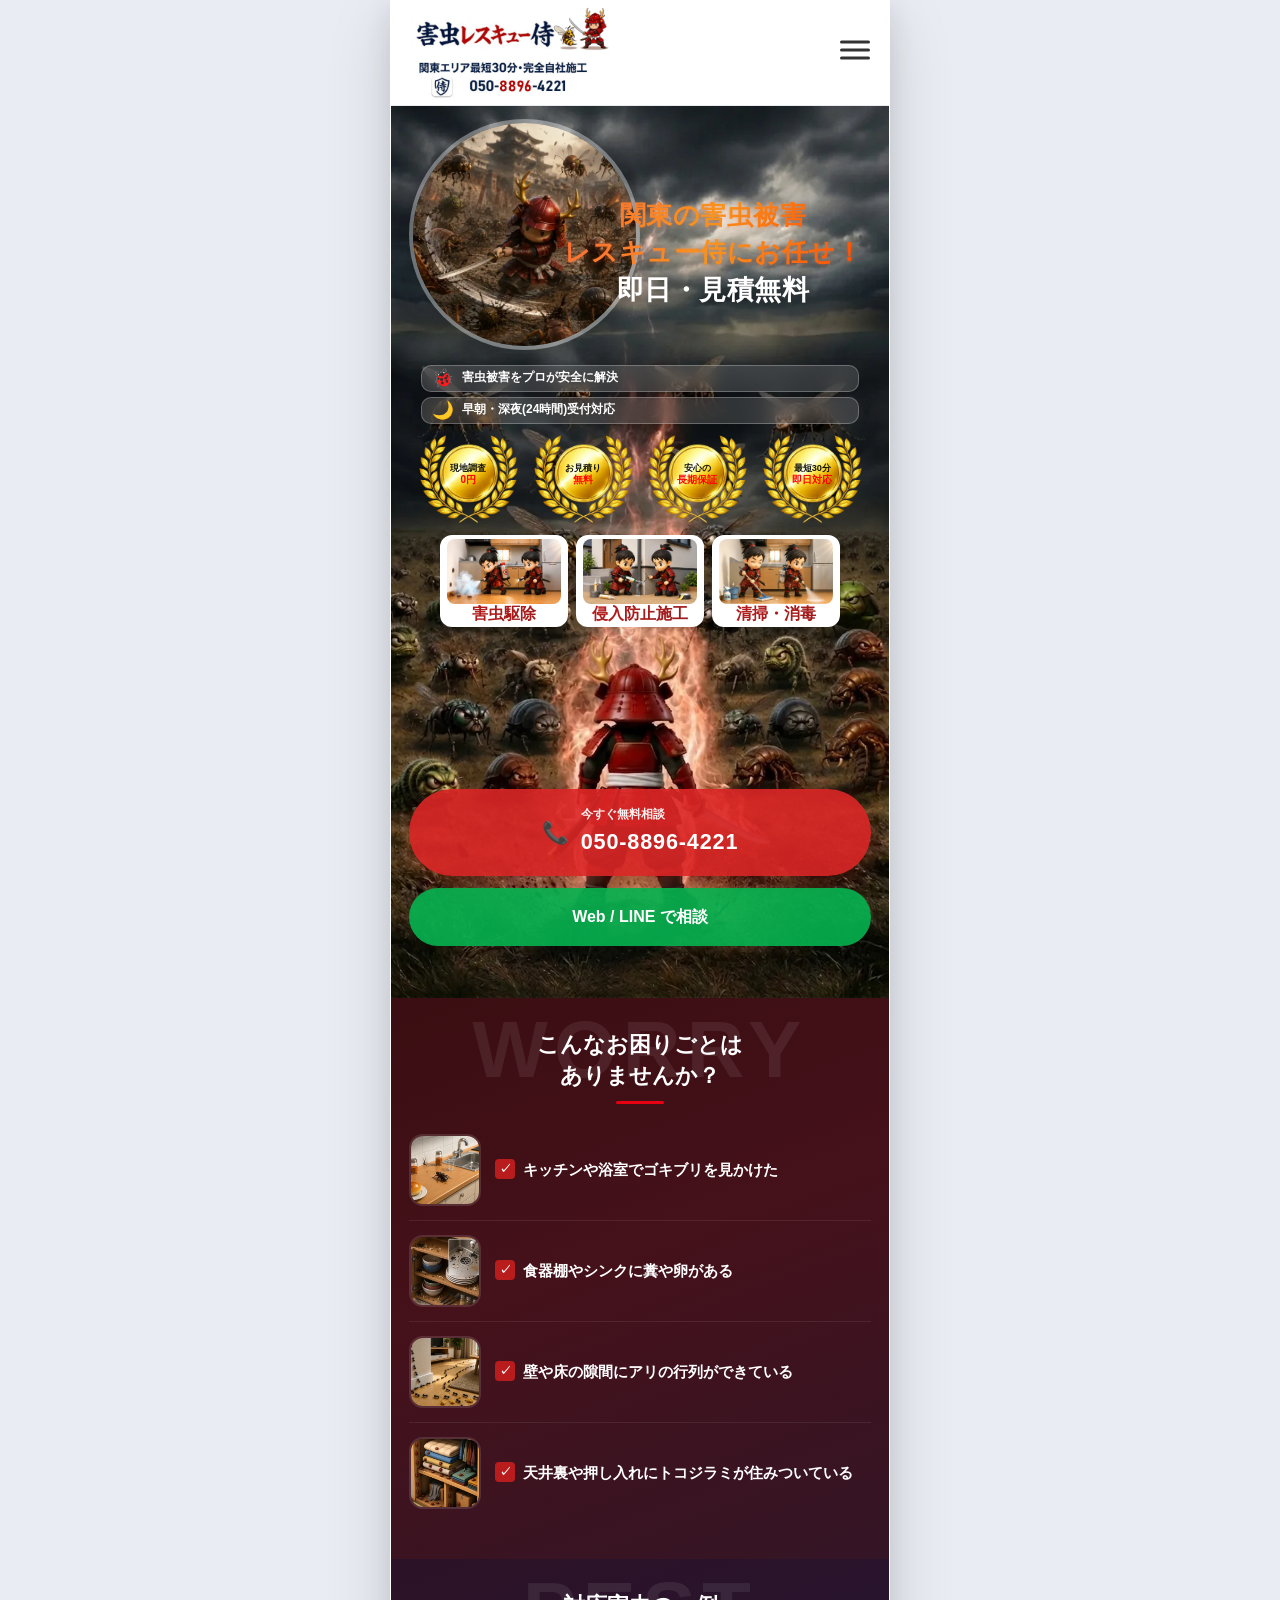
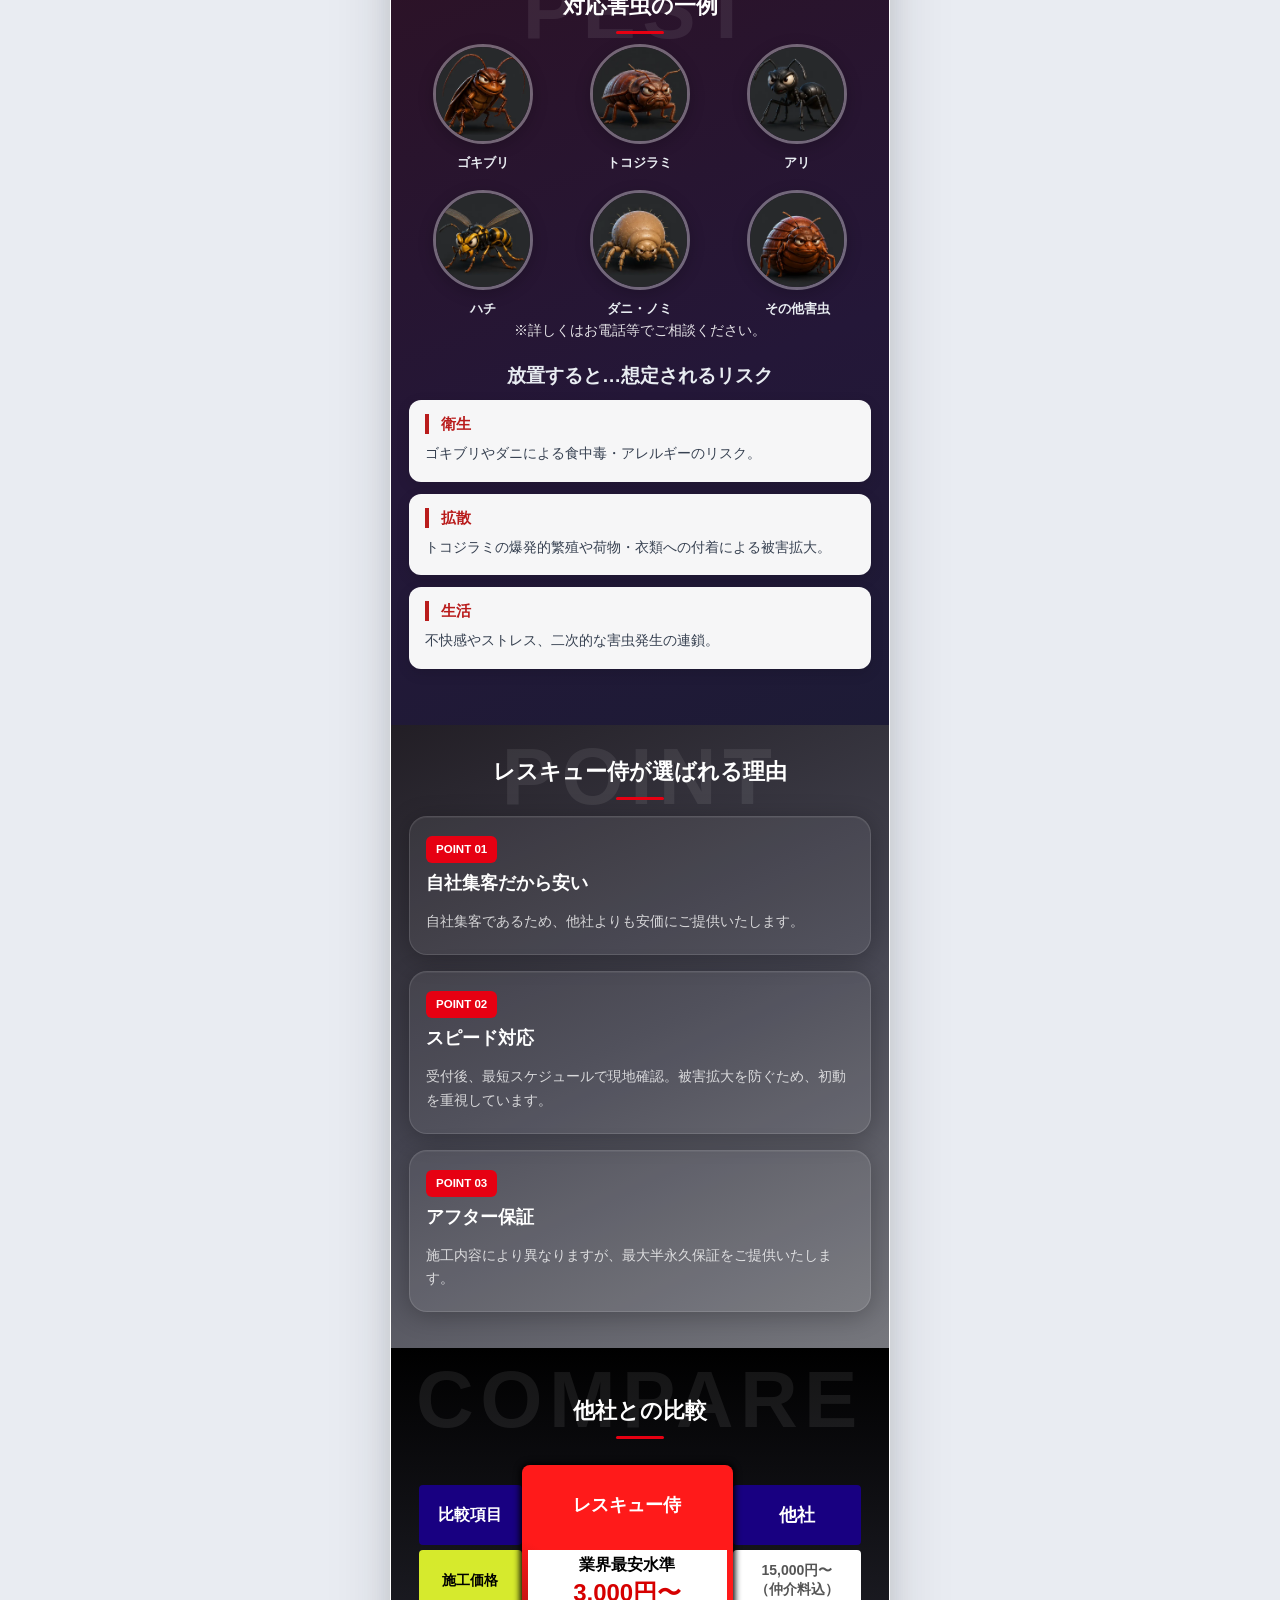
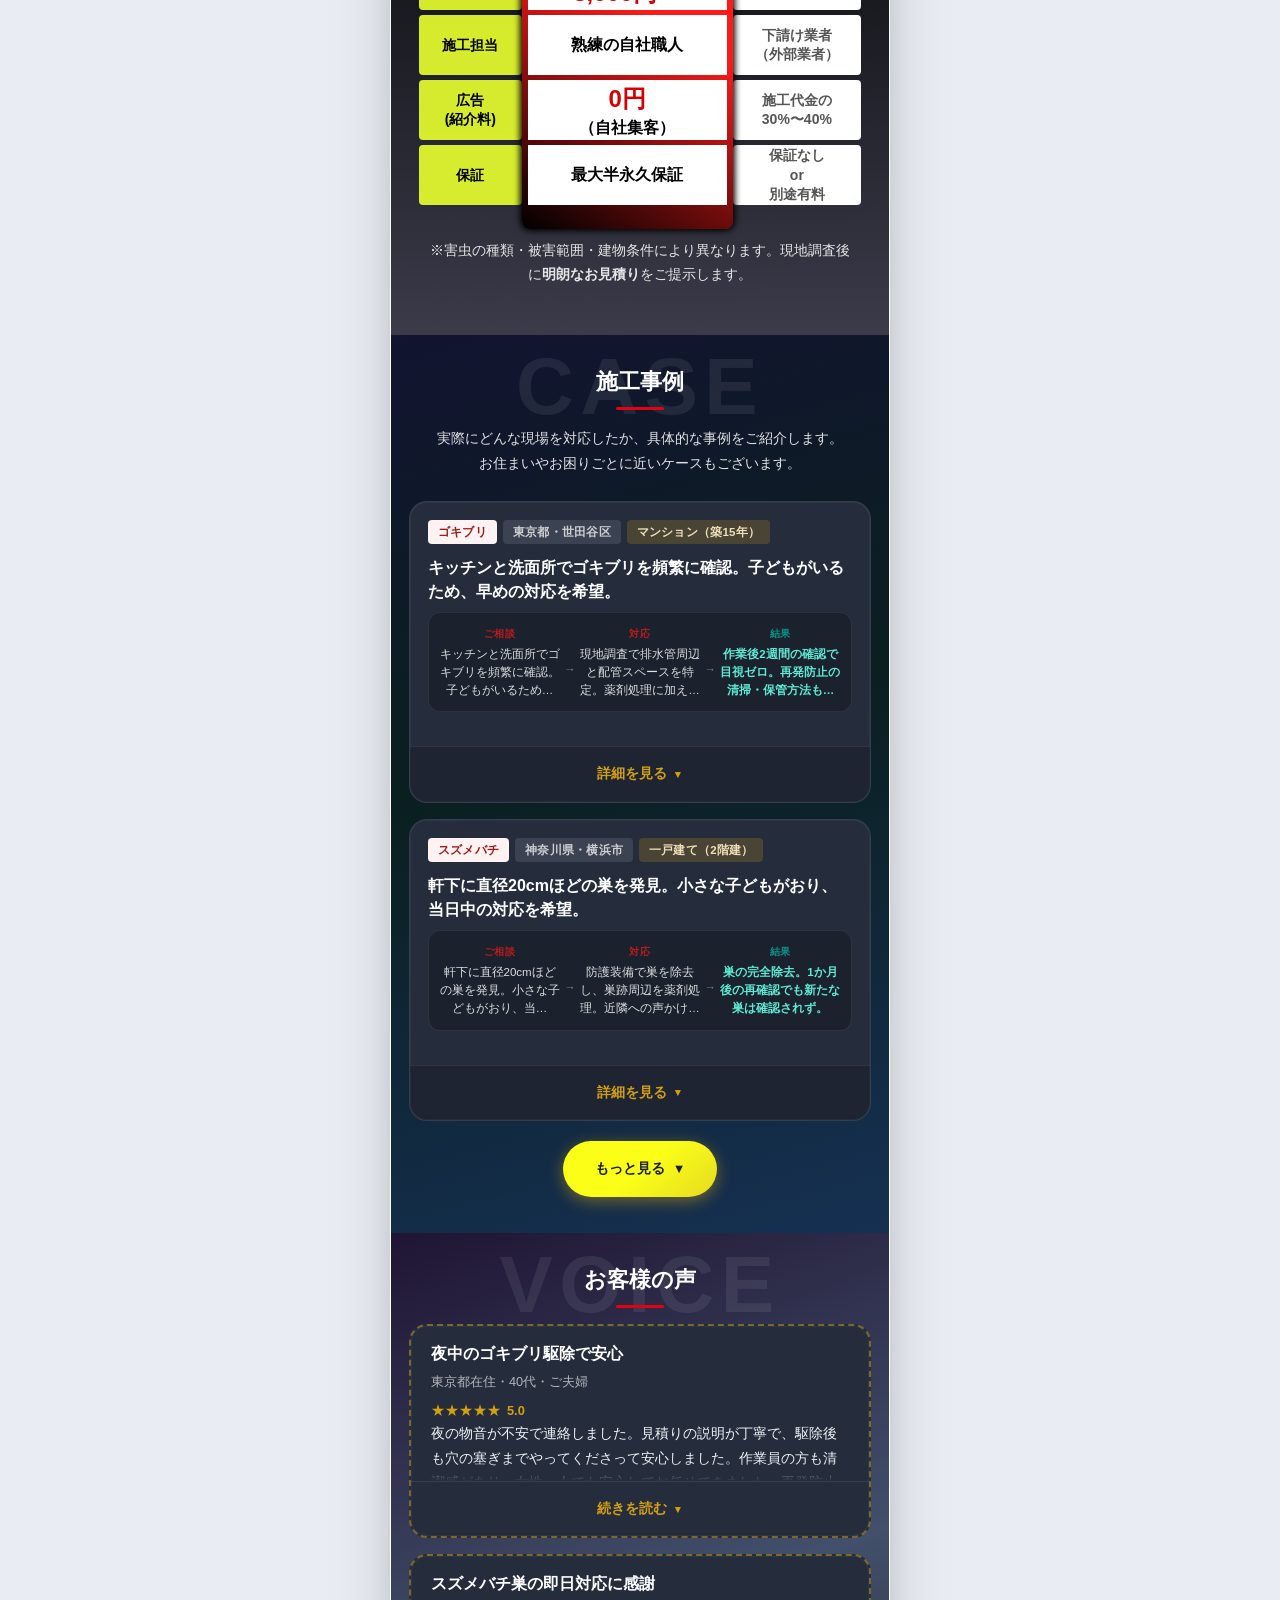
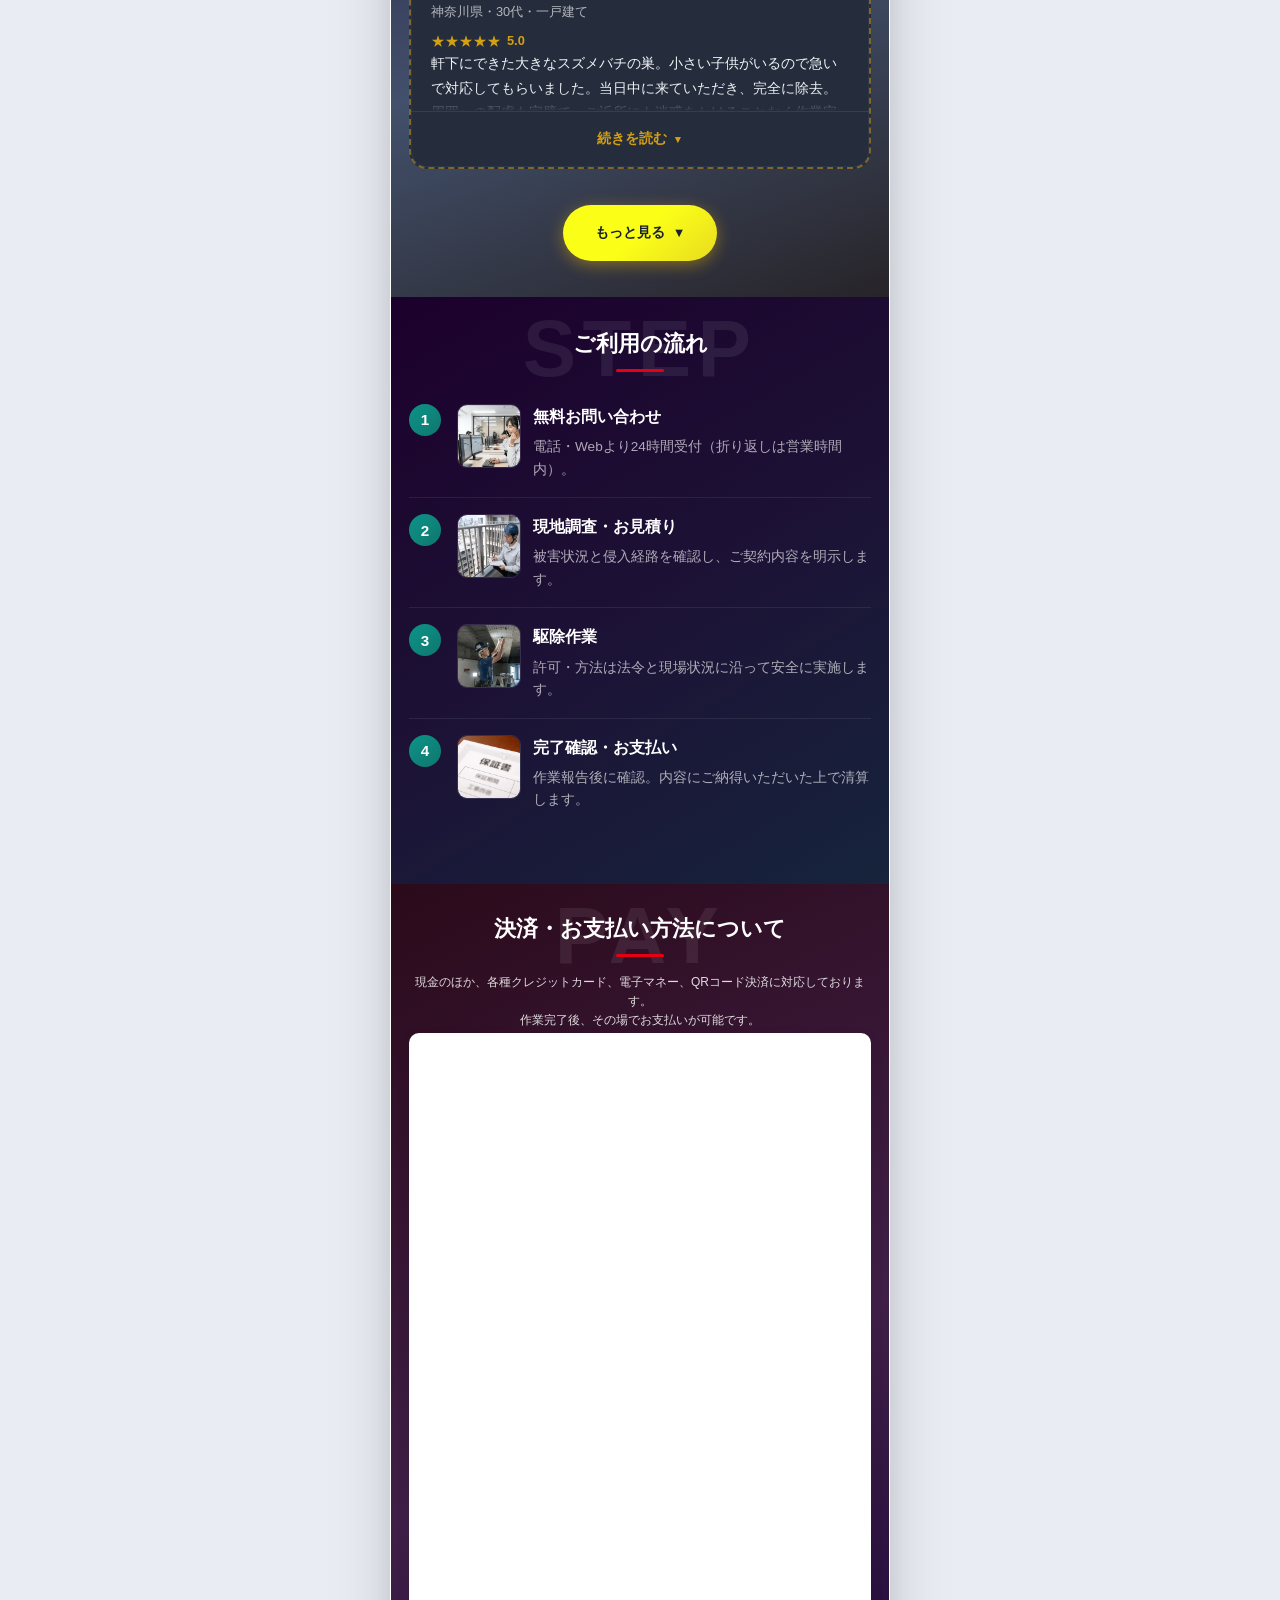
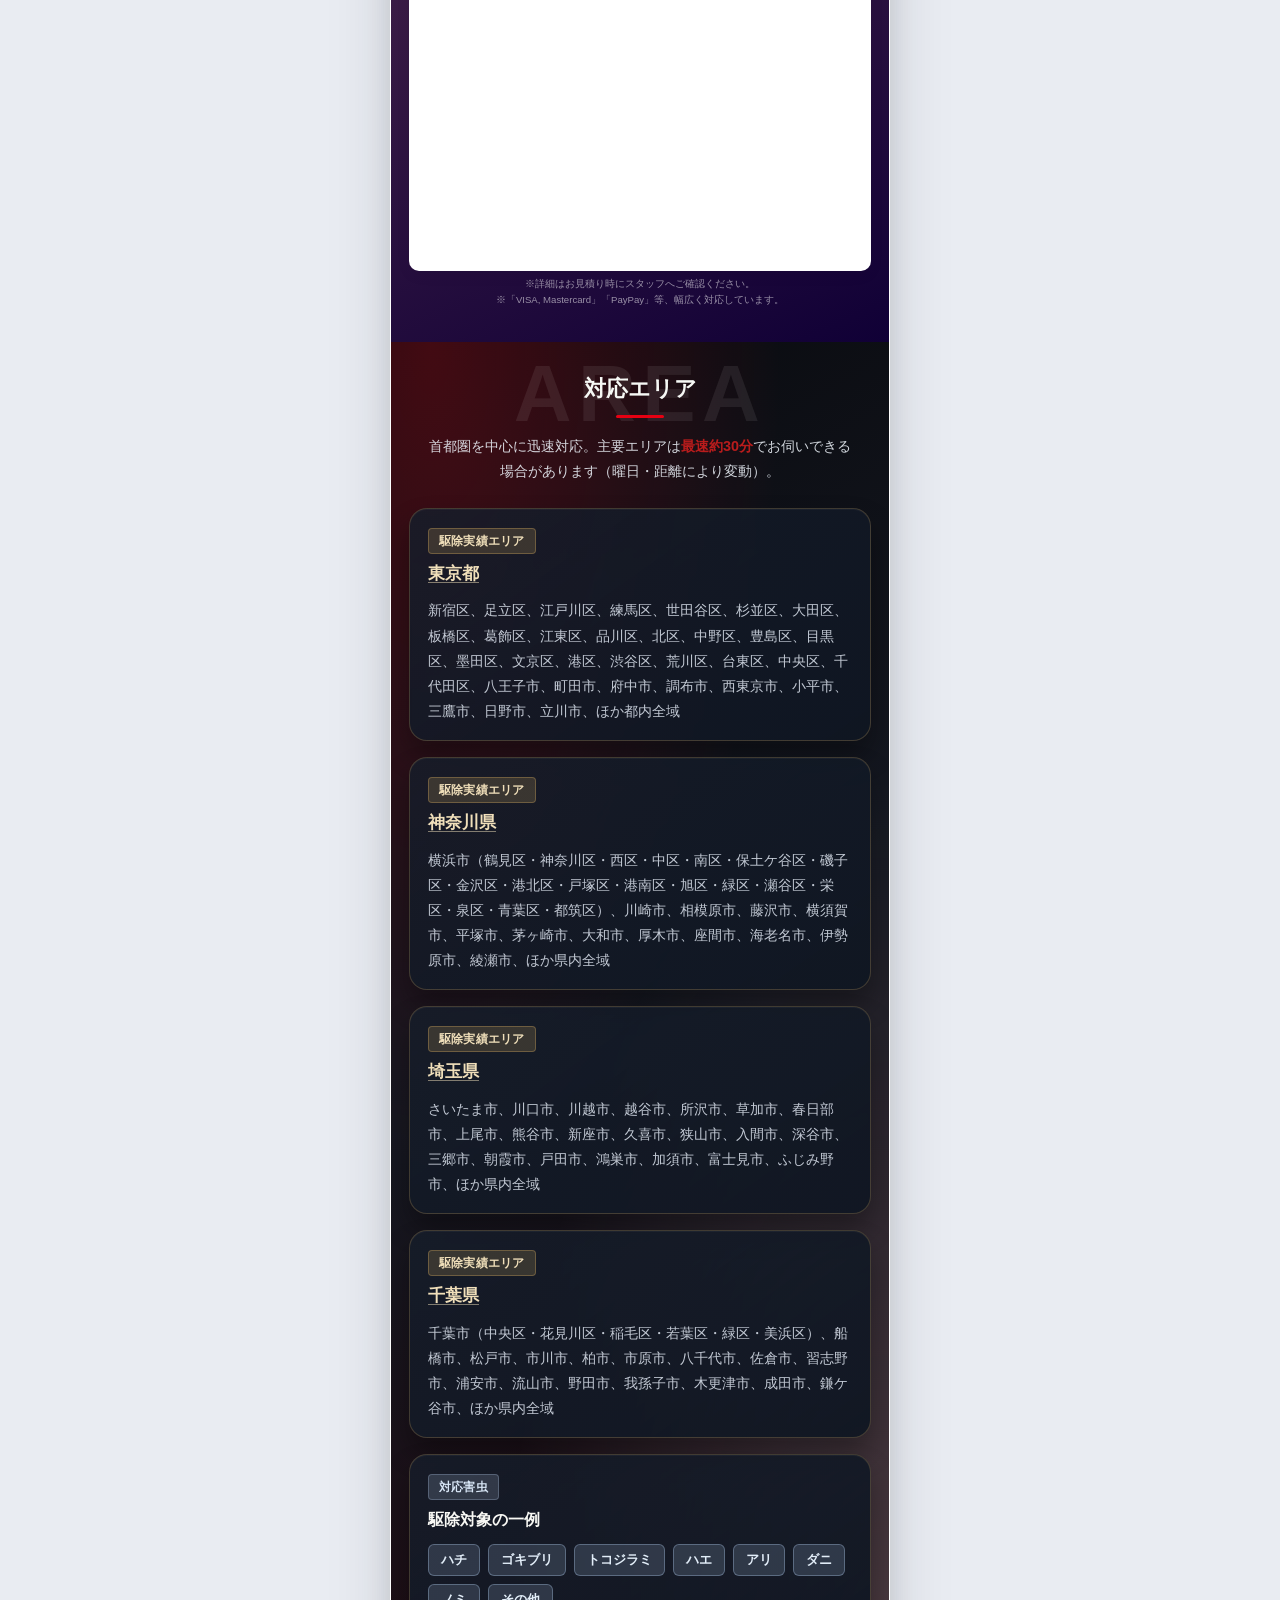
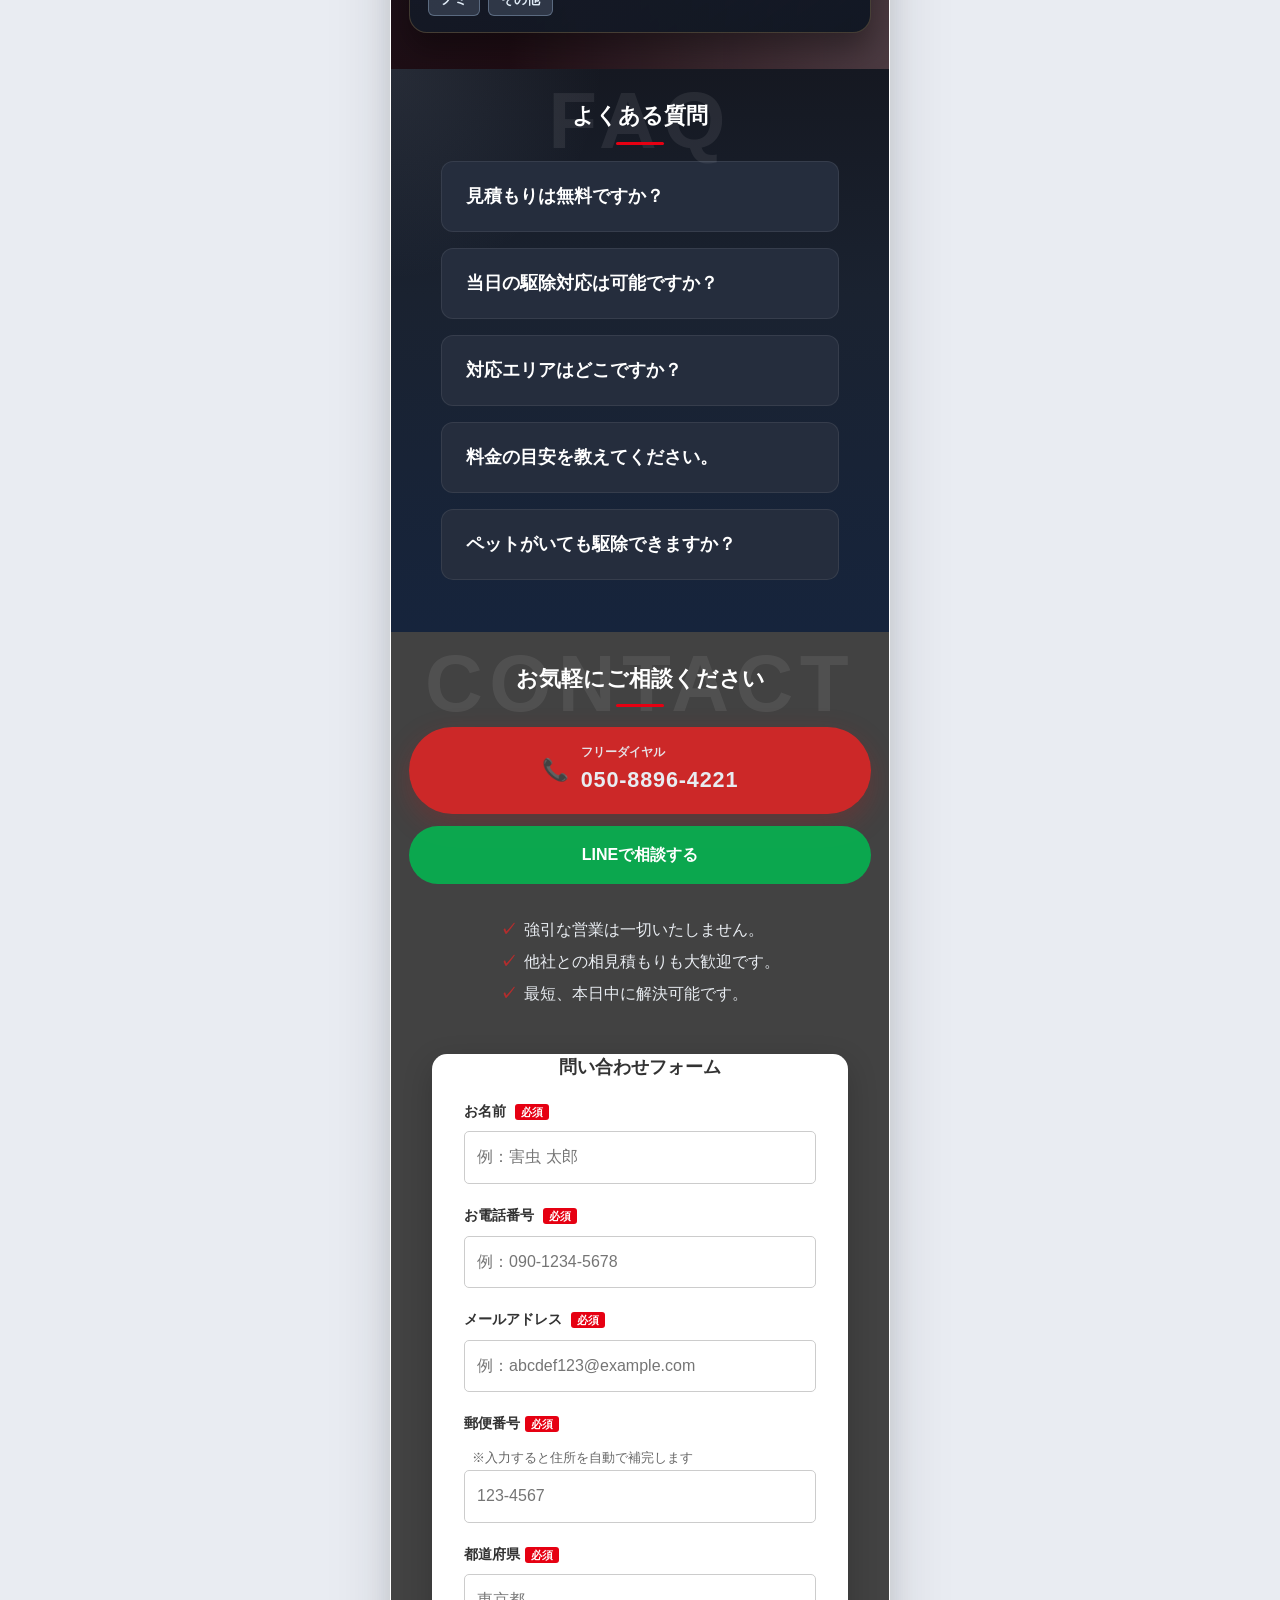
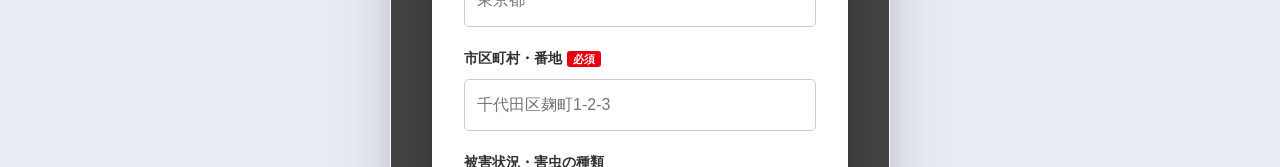
==== index.html @ 0f44912f "電話番号修正" ====
<!DOCTYPE html>
<html lang="ja">

<head>
  <meta charset="UTF-8">
  <meta name="viewport" content="width=device-width, initial-scale=1.0">
  <meta name="robots" content="index, follow, max-image-preview:large">
  <link rel="canonical" href="https://gaichu-rescue-samurai.com/">
  <title>害虫駆除・害虫対策は害虫レスキュー侍｜最短即日・見積無料</title>
  <meta name="description"
    content="東京・神奈川・埼玉・千葉の害虫駆除なら害虫レスキュー侍。ゴキブリ・トコジラミ・ダニ・ノミなど即日対応、見積0円・24時間受付。自社職人・明朗会計・最大半永久保証。お電話・Webで無料相談。">
  <meta property="og:type" content="website">
  <meta property="og:title" content="害虫駆除・害虫対策は害虫レスキュー侍｜最短即日・見積無料">
  <meta property="og:description"
    content="東京・神奈川・埼玉・千葉の害虫駆除なら害虫レスキュー侍。ゴキブリ・トコジラミ・ダニ・ノミなど即日対応、見積0円・24時間受付。自社職人・明朗会計・最大半永久保証。お電話・Webで無料相談。">
  <meta property="og:url" content="https://gaichu-rescue-samurai.com/">
  <meta property="og:image" content="https://gaichu-rescue-samurai.com/images/og-image.webp">
  <meta property="og:site_name" content="害虫レスキュー侍">
  <meta property="og:locale" content="ja_JP">
  <meta name="twitter:card" content="summary_large_image">
  <meta name="twitter:title" content="害虫駆除・害虫対策は害虫レスキュー侍｜最短即日・見積無料">
  <meta name="twitter:description"
    content="東京・神奈川・埼玉・千葉の害虫駆除なら害虫レスキュー侍。ゴキブリ・トコジラミ・ダニ・ノミなど即日対応、見積0円・24時間受付。自社職人・明朗会計・最大半永久保証。お電話・Webで無料相談。">
  <meta name="twitter:image" content="https://gaichu-rescue-samurai.com/images/og-image.webp">
  <meta name="format-detection" content="address=no">
  <link rel="icon" href="https://gaichu-rescue-samurai.com/images/favicon.ico?v=2.12" sizes="any">
  <link rel="icon" type="image/png" href="https://gaichu-rescue-samurai.com/images/android-chrome-192×192.png?v=2.12"
    sizes="192x192">
  <link rel="apple-touch-icon" href="https://gaichu-rescue-samurai.com/images/apple-touch-icon.png?v=2.12"
    sizes="180x180">
  <link rel="manifest" href="./manifest.webmanifest">
  <!-- <link rel="preload" href="images/logo-title.svg?v=1.05" as="image" type="image/svg+xml"> -->
  <meta name="google-site-verification" content="OtLzrXZd5GJf2v-4jgJWr7L1rKAwX-kP7MHfYGT4nus" />

  <link rel="stylesheet" href="css/destyle.css">
  <link rel="stylesheet" href="css/style.css?ver=1.87">
  <link rel="stylesheet" href="css/style-min.css?ver=1.87">

  <script type="application/ld+json">
{
  "@context": "https://schema.org",
  "@graph": [
    {
      "@type": "WebPage",
      "@id": "https://gaichu-rescue-samurai.com/#webpage",
      "url": "https://gaichu-rescue-samurai.com/",
      "name": "害虫駆除・害虫対策は害虫レスキュー侍｜最短即日・見積無料",
      "description": "東京・神奈川・埼玉・千葉の害虫駆除なら害虫レスキュー侍。ゴキブリ・トコジラミ・ダニ・ノミなど即日対応、見積0円・24時間受付。自社職人・明朗会計・最大半永久保証。お電話・Webで無料相談。",
      "inLanguage": "ja-JP",
      "isPartOf": {
        "@type": "WebSite",
        "@id": "https://gaichu-rescue-samurai.com/#website",
        "name": "害虫レスキュー侍",
        "url": "https://gaichu-rescue-samurai.com/"
      },
      "breadcrumb": { "@id": "https://gaichu-rescue-samurai.com/#breadcrumb" },
      "mainEntity": { "@id": "https://gaichu-rescue-samurai.com/#faq" }
    },
    {
      "@type": "BreadcrumbList",
      "@id": "https://gaichu-rescue-samurai.com/#breadcrumb",
      "itemListElement": [
        {
          "@type": "ListItem",
          "position": 1,
          "name": "トップ",
          "item": "https://gaichu-rescue-samurai.com/"
        }
      ]
    },
    {
      "@type": "FAQPage",
      "@id": "https://gaichu-rescue-samurai.com/#faq",
      "mainEntity": [
        {
          "@type": "Question",
          "name": "見積もりは無料ですか？",
          "acceptedAnswer": {
            "@type": "Answer",
            "text": "はい。現地調査・お見積りは0円です。作業内容と料金を事前に明示し、ご納得いただいてから施工します。"
          }
        },
        {
          "@type": "Question",
          "name": "当日の駆除対応は可能ですか？",
          "acceptedAnswer": {
            "@type": "Answer",
            "text": "はい。お電話・Web受付後、最短で当日お伺いできる場合があります（エリア・日程により変動）。"
          }
        },
        {
          "@type": "Question",
          "name": "対応エリアはどこですか？",
          "acceptedAnswer": {
            "@type": "Answer",
            "text": "東京都・神奈川県・埼玉県・千葉県を中心に首都圏で対応しています。"
          }
        },
        {
          "@type": "Question",
          "name": "料金の目安を教えてください。",
          "acceptedAnswer": {
            "@type": "Answer",
            "text": "害虫の種類・被害範囲により異なりますが、施工は3,000円〜行っています。料金の目安・他社比較もご覧ください。"
          }
        },
        {
          "@type": "Question",
          "name": "ペットがいても駆除できますか？",
          "acceptedAnswer": {
            "@type": "Answer",
            "text": "はい。ペットの種類や体調に配慮した薬剤選定が可能です。事前にご相談ください。"
          }
        }
      ]
    }
  ]
}
</script>
  <script type="application/ld+json">
{
  "@context": "https://schema.org",
  "@type": "LocalBusiness",
  "name": "害虫レスキュー侍",
  "image": "https://gaichu-rescue-samurai.com/images/og-image.webp",
  "url": "https://gaichu-rescue-samurai.com/",
  "telephone": "+81-50-8896-4221",
  "priceRange": "JPY 3,000+",
  "address": {
    "@type": "PostalAddress",
    "streetAddress": "西新宿3-3-13 西新宿水間ビル6F",
    "addressLocality": "新宿区",
    "addressRegion": "東京都",
    "postalCode": "160-0023",
    "addressCountry": "JP"
  },
  "geo": {
    "@type": "GeoCoordinates",
    "latitude": 35.685883,
    "longitude": 139.692841
  },
  "serviceType": "害虫駆除・害虫対策・糞の清掃、消毒・巣の撤去",
  "areaServed": [
  { "@type": "State", "name": "東京都" },
  { "@type": "City", "name": "世田谷区" },
  { "@type": "City", "name": "江戸川区" },
  { "@type": "City", "name": "練馬区" },
  { "@type": "City", "name": "足立区" },
  { "@type": "City", "name": "八王子市" },
  { "@type": "City", "name": "町田市" },
  { "@type": "State", "name": "神奈川県" },
  { "@type": "City", "name": "横浜市" },
  { "@type": "City", "name": "藤沢市" },
  { "@type": "City", "name": "相模原市" },
  { "@type": "City", "name": "厚木市" },
  { "@type": "State", "name": "埼玉県" },
  { "@type": "City", "name": "さいたま市" },
  { "@type": "City", "name": "川口市" },
  { "@type": "City", "name": "越谷市" },
  { "@type": "City", "name": "川越市" },
  { "@type": "City", "name": "所沢市" },
  { "@type": "State", "name": "千葉県" },
  { "@type": "City", "name": "千葉市" },
  { "@type": "City", "name": "船橋市" },
  { "@type": "City", "name": "市川市" },
  { "@type": "City", "name": "柏市" },
  { "@type": "City", "name": "松戸市" }
  ],
  "openingHoursSpecification": [
    {
      "@type": "OpeningHoursSpecification",
      "dayOfWeek": ["Monday", "Tuesday", "Wednesday", "Thursday", "Friday", "Saturday", "Sunday"],
      "opens": "00:00",
      "closes": "23:59"
    }
  ],
  "review": [
    {
      "@type": "Review",
      "author": { "@type": "Person", "name": "S.K 様" },
      "reviewBody": "夜の物音が不安で連絡しました。見積りの説明が丁寧で、駆除後も穴の塞ぎまでやってくださって安心しました。作業員の方も清潔感があり、女性一人でも安心してお任せできました。再発防止のアドバイスまでいただき、本当に助かりました。",
      "reviewRating": { "@type": "Rating", "ratingValue": "5" }
    },
    {
      "@type": "Review",
      "author": { "@type": "Person", "name": "株式会社 O様" },
      "reviewBody": "店舗にダニが発生し、お客様にご迷惑をおかけする前に緊急対応をお願いしました。深夜営業後の作業にも関わらず、迅速に対応いただき翌日から通常営業できました。衛生管理のアドバイスも的確で、今では定期メンテナンスもお願いしています。",
      "reviewRating": { "@type": "Rating", "ratingValue": "5" }
    },
    {
      "@type": "Review",
      "author": { "@type": "Person", "name": "T.M 様" },
      "reviewBody": "軒下にできた大きなスズメバチの巣。小さい子供がいるので急いで対応してもらいました。当日中に来ていただき、完全に除去。周囲への配慮も完璧で、ご近所にも迷惑をかけることなく作業完了。プロの技術力に感動です。",
      "reviewRating": { "@type": "Rating", "ratingValue": "5" }
    }
  ],
  "aggregateRating": {
    "@type": "AggregateRating",
    "ratingValue": "5.0",
    "reviewCount": "3",
    "bestRating": "5"
  }
}
</script>
</head>

<body>
  <div class="page-shell">
    <header class="site-header">
      <div class="header-logo-area">
        <div class="logo">
          <a href="/" class="logo-main-link">
            <img src="images/logo-title.svg?v=1.05" alt="害虫レスキュー侍｜関東の害虫駆除・害虫対策（ゴキブリ・トコジラミ・ダニ・ノミ等）" width="500"
              height="136" fetchpriority="high">
          </a>

          <a href="tel:050-8896-4221" class="logo-tel-link">
            <img src="images/logo-subtitle.svg?v=1.05" alt="050-8896-4221に電話する" width="500" height="136" loading="eager"
              decoding="async">
          </a>
        </div>
      </div>
    </header>

    <button class="menu-btn" id="menu-btn" aria-label="メニューを開く" type="button">
      <span></span><span></span><span></span>
    </button>

    <div class="nav-overlay" id="nav-overlay"></div>
    <nav class="sp-nav" id="sp-nav" aria-label="モバイルメニュー">
      <ul>
        <li><a href="#top">トップ</a></li>
        <li class="has-child">
          <a class="parent-link" href="#area-map">対応地域</a>
          <ul class="sub-menu">
            <li><a href="https://gaichu-rescue-samurai.com/area/tokyo/">東京都</a></li>
            <li><a href="https://gaichu-rescue-samurai.com/area/kanagawa/">神奈川県</a></li>
            <li><a href="https://gaichu-rescue-samurai.com/area/saitama/">埼玉県</a></li>
            <li><a href="https://gaichu-rescue-samurai.com/area/chiba/">千葉県</a></li>
          </ul>
        </li>
        <li class="has-child">
          <a class="parent-link" href="#pests">害虫の種類</a>
          <ul class="sub-menu">
            <li><a href="https://gaichu-rescue-samurai.com/gaichu/gokiburi/">ゴキブリ対策</a></li>
            <li><a href="https://gaichu-rescue-samurai.com/gaichu/tokojirami/">トコジラミ対策</a></li>
            <li><a href="https://gaichu-rescue-samurai.com/gaichu/hae/">ハエ対策</a></li>
            <li><a href="#pests">アリ対策</a></li>
            <li><a href="#pests">ハチ対策</a></li>
            <li><a href="#pests">ダニ・ノミ対策</a></li>
            <li><a href="#pests">その他害虫対策</a></li>
          </ul>
        </li>
        <li><a href="#onayami">お困りごと</a></li>
        <li><a href="#case-studies">施工事例</a></li>
        <li><a href="#voices">お客様の声</a></li>
        <li><a href="#comparison">選ばれる理由</a></li>
        <li><a href="#faq">よくある質問</a></li>
        <li><a href="#contact-form" class="sp-nav-cta">お問い合わせフォーム</a></li>
      </ul>
    </nav>

    <main id="top">
      <section class="hero" aria-labelledby="hero-heading">
        <div class="hero__visual">
          <img class="hero__bg" src="images/hero-banner-sp.webp" alt="" loading="eager" decoding="async"
            aria-hidden="true">
          <div class="hero__visual-inner">
            <div class="hero__top">
              <div class="hero__img hero__img--actual">
                <img src="images/gaichu-main.webp" alt="害虫駆除のイメージ - ゴキブリやダニなど" width="300" height="300" loading="eager"
                  decoding="async">
              </div>
              <h1 id="hero-heading" class="hero-title">
                <span class="hero-title-line hero-title-line--pest">関東の害虫被害</span>
                <span class="hero-title-line hero-title-line--pest">レスキュー侍にお任せ！</span>
                <span class="hero-title-line hero-title-line--urgent">即日・見積無料
                </span>
              </h1>
            </div>

            <div class="hero__sub-appeals">
              <div class="hero__sub-appeal hero__sub-appeal--left">
                <div class="appeal-item">
                  <span class="appeal-icon">🐞</span>
                  <span class="appeal-text">害虫被害をプロが安全に解決</span>
                </div>
              </div>
              <div class="hero__sub-appeal hero__sub-appeal--right">
                <div class="appeal-item">
                  <span class="appeal-icon">🌙</span>
                  <span class="appeal-text">早朝・深夜(24時間)受付対応</span>
                </div>
              </div>
            </div>

            <div class="hero__merit-circles">
              <div class="merit-circle">
                <div class="circle-content">
                  <span class="merit-main">現地調査</span>
                  <span class="merit-price">0円</span>
                </div>
              </div>
              <div class="merit-circle">
                <div class="circle-content">
                  <span class="merit-main">お見積り</span>
                  <span class="merit-price">無料</span>
                </div>
              </div>
              <div class="merit-circle">
                <div class="circle-content">
                  <span class="merit-main">安心の</span>
                  <span class="merit-price">長期保証</span>
                </div>
              </div>
              <div class="merit-circle">
                <div class="circle-content">
                  <span class="merit-main">最短30分</span>
                  <span class="merit-price">即日対応</span>
                </div>
              </div>
            </div>

            <section class="hero__service-intro">
              <div class="service-intro-grid">
                <div class="service-intro-item">
                  <div class="service-intro-image">
                    <img src="images/pest.webp" width="120" height="120" alt="害虫駆除サービスのイメージ" loading="lazy"
                      decoding="async">
                  </div>
                  <h3 class="service-intro-title">害虫駆除</h3>
                </div>
                <div class="service-intro-item">
                  <div class="service-intro-image">
                    <img src="images/defense.webp" width="120" height="120" alt="害虫駆除サービスのイメージ" loading="lazy"
                      decoding="async">
                  </div>
                  <h3 class="service-intro-title">侵入防止施工</h3>
                </div>
                <div class="service-intro-item">
                  <div class="service-intro-image">
                    <img src="images/clean.webp" width="120" height="120" alt="害虫駆除サービスのイメージ" loading="lazy"
                      decoding="async">
                  </div>
                  <h3 class="service-intro-title">清掃・消毒</h3>
                </div>
              </div>
            </section>

            <div class="hero__cta" role="group" aria-label="お問い合わせ">
              <a class="btn btn--primary pulse" href="tel:050-8896-4221">
                <span class="btn__icon" aria-hidden="true">📞</span>
                <span class="btn__label">
                  <span class="btn__sub">今すぐ無料相談</span>
                  <span class="btn__tel">050-8896-4221</span>
                </span>
              </a>
              <a class="btn btn--line pulse" href="#contact-form">Web / LINE で相談</a>
            </div>
          </div>
        </div>
      </section>

      <section id="onayami" class="section section--sample" aria-labelledby="worries-heading">
        <p class="section__watermark section__watermark--light" aria-hidden="true">WORRY</p>
        <h2 id="worries-heading" class="section__title section__title--light">こんなお困りごとは<br>ありませんか？</h2>
        <ul class="worry-list">
          <li>
            <img class="worry-list__thumb" src="images/kittin.webp" width="80" height="80" alt="キッチンでゴキブリを見かけた様子のイメージ"
              loading="lazy" decoding="async">
            <span class="check">キッチンや浴室でゴキブリを見かけた</span>
          </li>
          <li>
            <img class="worry-list__thumb" src="images/fungai.webp" width="80" height="80" alt="食器棚やシンクに害虫の糞や卵がある様子"
              loading="lazy" decoding="async">
            <span class="check">食器棚やシンクに糞や卵がある</span>
          </li>
          <li>
            <img class="worry-list__thumb" src="images/ari-gyouretu.webp" width="80" height="80" alt="壁や床の隙間にアリの行列"
              loading="lazy" decoding="async">
            <span class="check">壁や床の隙間にアリの行列ができている</span>
          </li>
          <li>
            <img class="worry-list__thumb" src="images/osiire.webp" width="80" height="80" alt="天井裏や押し入れのトコジラミのイメージ"
              loading="lazy" decoding="async">
            <span class="check">天井裏や押し入れにトコジラミが住みついている</span>
          </li>
        </ul>
      </section>

      <section id="pests" class="section section--dark pests-gallery" aria-labelledby="pests-heading">
        <p class="section__watermark section__watermark--light" aria-hidden="true">PEST</p>
        <h2 id="pests-heading" class="section__title section__title--light">対応害虫の一例</h2>

        <ul class="pest-grid">
          <li>
            <div class="pest-grid__circle">
              <img src="images/gokiburi.webp" width="120" height="120" alt="ゴキブリ" loading="lazy" decoding="async">
            </div>
            <span><a href="https://gaichu-rescue-samurai.com/gaichu/gokiburi/">ゴキブリ</a></span>
          </li>
          <li>
            <div class="pest-grid__circle">
              <img src="images/tokojirami.webp" width="120" height="120" alt="トコジラミ" loading="lazy" decoding="async">
            </div>
            <span><a href="https://gaichu-rescue-samurai.com/gaichu/tokojirami/">トコジラミ</a></span>
          </li>
          <li>
            <div class="pest-grid__circle">
              <img src="images/ari.webp" width="120" height="120" alt="アリ" loading="lazy" decoding="async">
            </div>
            <span>アリ</span>
          </li>
          <li>
            <div class="pest-grid__circle">
              <img src="images/hachi.webp" width="120" height="120" alt="ハチ" loading="lazy" decoding="async">
            </div>
            <span>ハチ</span>
          </li>
          <li>
            <div class="pest-grid__circle">
              <img src="images/dani.webp" width="120" height="120" alt="ダニ・ノミ" loading="lazy" decoding="async">
            </div>
            <span>ダニ・ノミ</span>
          </li>
          <li>
            <div class="pest-grid__circle">
              <img src="images/sonota.webp" width="120" height="120" alt="その他害虫" loading="lazy" decoding="async">
            </div>
            <span>その他害虫</span>
          </li>

        </ul>
        <p class="section__lead section__lead--light">※詳しくはお電話等でご相談ください。</p>
        <h2 class="title-risk">放置すると…想定されるリスク</h2>
        <ul class="risk-list">
          <li class="risk-card">
            <p class="risk-card__label">衛生</p>
            <p class="risk-card__text">ゴキブリやダニによる食中毒・アレルギーのリスク。</p>
          </li>
          <li class="risk-card">
            <p class="risk-card__label">拡散</p>
            <p class="risk-card__text">トコジラミの爆発的繁殖や荷物・衣類への付着による被害拡大。</p>
          </li>
          <li class="risk-card">
            <p class="risk-card__label">生活</p>
            <p class="risk-card__text">不快感やストレス、二次的な害虫発生の連鎖。</p>
          </li>
        </ul>
      </section>
      <section id="comparison" class="section features" aria-labelledby="features-heading">
        <p class="section__watermark" aria-hidden="true">POINT</p>
        <h2 id="features-heading" class="section__title">レスキュー侍が選ばれる理由</h2>
        <article class="feature-card">
          <p class="feature-card__label">POINT 01</p>
          <h3 class="feature-card__title">自社集客だから安い</h3>
          <p class="feature-card__text">自社集客であるため、他社よりも安価にご提供いたします。</p>
        </article>
        <article class="feature-card">
          <p class="feature-card__label">POINT 02</p>
          <h3 class="feature-card__title">スピード対応</h3>
          <p class="feature-card__text">受付後、最短スケジュールで現地確認。被害拡大を防ぐため、初動を重視しています。</p>
        </article>
        <article class="feature-card">
          <p class="feature-card__label">POINT 03</p>
          <h3 class="feature-card__title">アフター保証</h3>
          <p class="feature-card__text">施工内容により異なりますが、最大半永久保証をご提供いたします。</p>
        </article>
      </section>
      <section id="compare-table" class="section compare compare--ref" aria-labelledby="compare-heading">
        <p class="section__watermark section__watermark--light" aria-hidden="true">COMPARE</p>
        <h2 id="compare-heading" class="section__title section__title--light">他社との比較</h2>
        <div class="comparison-table" aria-hidden="true">
          <div class="column col-yellow">
            <div class="cell header-gray-label">比較項目</div>
            <div class="cell item-label">施工価格</div>
            <div class="cell item-label">施工担当</div>
            <div class="cell item-label">広告<br>(紹介料)</div>
            <div class="cell item-label">保証</div>
          </div>

          <div class="column col-red">
            <div class="cell header-red">
              レスキュー侍
            </div>
            <div class="cell content-white">
              <span class="text-sub">業界最安水準</span>
              <span class="text-main">3,000円〜</span>
            </div>
            <div class="cell content-white">
              <span class="text-sub">熟練の自社職人</span>
            </div>
            <div class="cell content-white">
              <span class="text-main">0円<br><span class="text-sub">（自社集客）</span></span>
            </div>
            <div class="cell content-white">
              <span class="text-sub">最大半永久保証</span>
            </div>
          </div>

          <div class="column col-gray">
            <div class="cell header-gray">他社</div>
            <div class="cell content-gray">15,000円〜<br>（仲介料込）</div>
            <div class="cell content-gray">下請け業者<br>（外部業者）</div>
            <div class="cell content-gray">施工代金の<br>30%〜40%</div>
            <div class="cell content-gray">保証なし<br>or<br>別途有料</div>
          </div>
        </div>
        <p class="section__lead section__lead--light">※害虫の種類・被害範囲・建物条件により異なります。現地調査後に<strong>明朗なお見積り</strong>をご提示します。
        </p>
      </section>

      <section id="case-studies" class="section section--dark section--dark-band cases" aria-labelledby="cases-heading">
        <p class="section__watermark section__watermark--light" aria-hidden="true">CASE</p>
        <h2 id="cases-heading" class="section__title section__title--light">施工事例</h2>
        <p class="section__lead section__lead--light cases__lead">
          実際にどんな現場を対応したか、具体的な事例をご紹介します。<br>お住まいやお困りごとに近いケースもございます。</p>
        <div class="case-list" id="case-list" role="list">
          <article class="case-card" role="listitem" data-case-id="case-1">
            <div class="case-card__trigger" role="button" tabindex="0" aria-expanded="false"
              aria-controls="case-1-detail">
              <div class="case-card__summary">
                <div class="case-card__tags">
                  <span class="case-card__tag case-card__tag--pest">ゴキブリ</span>
                  <span class="case-card__tag case-card__tag--area">東京都・世田谷区</span>
                  <span class="case-card__tag case-card__tag--building">マンション（築15年）</span>
                </div>
                <h3 class="case-card__title">キッチンと洗面所でゴキブリを頻繁に確認。子どもがいるため、早めの対応を希望。</h3>
                <div class="case-card__flow">
                  <div class="case-card__flow-step"><span class="case-card__flow-label">ご相談</span>
                    <p class="case-card__flow-text">キッチンと洗面所でゴキブリを頻繁に確認。子どもがいるため…</p>
                  </div>
                  <span class="case-card__flow-arrow" aria-hidden="true">→</span>
                  <div class="case-card__flow-step"><span class="case-card__flow-label">対応</span>
                    <p class="case-card__flow-text">現地調査で排水管周辺と配管スペースを特定。薬剤処理に加え…</p>
                  </div>
                  <span class="case-card__flow-arrow" aria-hidden="true">→</span>
                  <div class="case-card__flow-step case-card__flow-step--result"><span
                      class="case-card__flow-label">結果</span>
                    <p class="case-card__flow-text">作業後2週間の確認で目視ゼロ。再発防止の清掃・保管方法も…</p>
                  </div>
                </div>
              </div>
            </div>
            <div id="case-1-detail" class="case-card__detail" role="region" aria-label="ゴキブリの施工詳細">
              <div class="case-card__detail-inner">
                <dl class="case-card__fields">
                  <div class="case-card__field">
                    <dt>害虫種</dt>
                    <dd>ゴキブリ</dd>
                  </div>
                  <div class="case-card__field">
                    <dt>地域</dt>
                    <dd>東京都・世田谷区</dd>
                  </div>
                  <div class="case-card__field">
                    <dt>建物種別</dt>
                    <dd>マンション（築15年）</dd>
                  </div>
                  <div class="case-card__field">
                    <dt>ご相談</dt>
                    <dd>キッチンと洗面所でゴキブリを頻繁に確認。子どもがいるため、早めの対応を希望。</dd>
                  </div>
                  <div class="case-card__field">
                    <dt>対応内容</dt>
                    <dd>現地調査で排水管周辺と配管スペースを特定。薬剤処理に加え、侵入経路の目地補修とベイト設置を実施。</dd>
                  </div>
                  <div class="case-card__field">
                    <dt>作業時間</dt>
                    <dd>約2時間（調査30分＋作業90分）</dd>
                  </div>
                  <div class="case-card__field">
                    <dt>施工結果</dt>
                    <dd>作業後2週間の確認で目視ゼロ。再発防止の清掃・保管方法もアドバイス。</dd>
                  </div>
                </dl>
                <blockquote class="case-card__comment">
                  <span class="case-card__comment-label">お客様コメント</span>
                  <p class="case-card__comment-text">夜中に見かけて不安でしたが、説明が丁寧で安心してお任せできました。作業後は一匹も見ていません。</p>
                </blockquote>
              </div>
            </div>
            <button type="button" class="case-card__toggle" aria-expanded="false" aria-controls="case-1-detail">
              <span class="case-card__toggle-text">詳細を見る</span>
              <span class="case-card__toggle-icon" aria-hidden="true">▼</span>
            </button>
          </article>

          <article class="case-card" role="listitem" data-case-id="case-2">
            <div class="case-card__trigger" role="button" tabindex="0" aria-expanded="false"
              aria-controls="case-2-detail">
              <div class="case-card__summary">
                <div class="case-card__tags">
                  <span class="case-card__tag case-card__tag--pest">スズメバチ</span>
                  <span class="case-card__tag case-card__tag--area">神奈川県・横浜市</span>
                  <span class="case-card__tag case-card__tag--building">一戸建て（2階建）</span>
                </div>
                <h3 class="case-card__title">軒下に直径20cmほどの巣を発見。小さな子どもがおり、当日中の対応を希望。</h3>
                <div class="case-card__flow">
                  <div class="case-card__flow-step"><span class="case-card__flow-label">ご相談</span>
                    <p class="case-card__flow-text">軒下に直径20cmほどの巣を発見。小さな子どもがおり、当…</p>
                  </div>
                  <span class="case-card__flow-arrow" aria-hidden="true">→</span>
                  <div class="case-card__flow-step"><span class="case-card__flow-label">対応</span>
                    <p class="case-card__flow-text">防護装備で巣を除去し、巣跡周辺を薬剤処理。近隣への声かけ…</p>
                  </div>
                  <span class="case-card__flow-arrow" aria-hidden="true">→</span>
                  <div class="case-card__flow-step case-card__flow-step--result"><span
                      class="case-card__flow-label">結果</span>
                    <p class="case-card__flow-text">巣の完全除去。1か月後の再確認でも新たな巣は確認されず。</p>
                  </div>
                </div>
              </div>
            </div>
            <div id="case-2-detail" class="case-card__detail" role="region" aria-label="スズメバチの施工詳細">
              <div class="case-card__detail-inner">
                <dl class="case-card__fields">
                  <div class="case-card__field">
                    <dt>害虫種</dt>
                    <dd>スズメバチ</dd>
                  </div>
                  <div class="case-card__field">
                    <dt>地域</dt>
                    <dd>神奈川県・横浜市</dd>
                  </div>
                  <div class="case-card__field">
                    <dt>建物種別</dt>
                    <dd>一戸建て（2階建）</dd>
                  </div>
                  <div class="case-card__field">
                    <dt>ご相談</dt>
                    <dd>軒下に直径20cmほどの巣を発見。小さな子どもがおり、当日中の対応を希望。</dd>
                  </div>
                  <div class="case-card__field">
                    <dt>対応内容</dt>
                    <dd>防護装備で巣を除去し、巣跡周辺を薬剤処理。近隣への声かけも実施し安全に作業完了。</dd>
                  </div>
                  <div class="case-card__field">
                    <dt>作業時間</dt>
                    <dd>約1.5時間</dd>
                  </div>
                  <div class="case-card__field">
                    <dt>施工結果</dt>
                    <dd>巣の完全除去。1か月後の再確認でも新たな巣は確認されず。</dd>
                  </div>
                </dl>
                <blockquote class="case-card__comment">
                  <span class="case-card__comment-label">お客様コメント</span>
                  <p class="case-card__comment-text">電話ですぐに日程が決まり、当日中に来ていただけました。近所への配慮もありがたかったです。</p>
                </blockquote>
              </div>
            </div>
            <button type="button" class="case-card__toggle" aria-expanded="false" aria-controls="case-2-detail">
              <span class="case-card__toggle-text">詳細を見る</span>
              <span class="case-card__toggle-icon" aria-hidden="true">▼</span>
            </button>
          </article>
        </div>
        <div class="case-more-content" id="case-more-content" role="list">
          <article class="case-card" role="listitem" data-case-id="case-3">
            <div class="case-card__trigger" role="button" tabindex="0" aria-expanded="false"
              aria-controls="case-3-detail">
              <div class="case-card__summary">
                <div class="case-card__tags">
                  <span class="case-card__tag case-card__tag--pest">トコジラミ</span>
                  <span class="case-card__tag case-card__tag--area">埼玉県・さいたま市</span>
                  <span class="case-card__tag case-card__tag--building">マンション（3LDK）</span>
                </div>
                <h3 class="case-card__title">寝室の壁際でトコジラミの活動を確認。他社で一時的に減ったが再発した経緯あり。</h3>
                <div class="case-card__flow">
                  <div class="case-card__flow-step"><span class="case-card__flow-label">ご相談</span>
                    <p class="case-card__flow-text">寝室の壁際でトコジラミの活動を確認。他社で一時的に減った…</p>
                  </div>
                  <span class="case-card__flow-arrow" aria-hidden="true">→</span>
                  <div class="case-card__flow-step"><span class="case-card__flow-label">対応</span>
                    <p class="case-card__flow-text">全室の目視調査と土壌サンプル確認。侵入経路の塞ぎ、土壌処…</p>
                  </div>
                  <span class="case-card__flow-arrow" aria-hidden="true">→</span>
                  <div class="case-card__flow-step case-card__flow-step--result"><span
                      class="case-card__flow-label">結果</span>
                    <p class="case-card__flow-text">作業後1か月・3か月のフォローで再発なし。管理組合への報…</p>
                  </div>
                </div>
              </div>
            </div>
            <div id="case-3-detail" class="case-card__detail" role="region" aria-label="トコジラミの施工詳細">
              <div class="case-card__detail-inner">
                <dl class="case-card__fields">
                  <div class="case-card__field">
                    <dt>害虫種</dt>
                    <dd>トコジラミ</dd>
                  </div>
                  <div class="case-card__field">
                    <dt>地域</dt>
                    <dd>埼玉県・さいたま市</dd>
                  </div>
                  <div class="case-card__field">
                    <dt>建物種別</dt>
                    <dd>マンション（3LDK）</dd>
                  </div>
                  <div class="case-card__field">
                    <dt>ご相談</dt>
                    <dd>寝室の壁際でトコジラミの活動を確認。他社で一時的に減ったが再発した経緯あり。</dd>
                  </div>
                  <div class="case-card__field">
                    <dt>対応内容</dt>
                    <dd>全室の目視調査と土壌サンプル確認。侵入経路の塞ぎ、土壌処理、湿気対策をセットで実施。</dd>
                  </div>
                  <div class="case-card__field">
                    <dt>作業時間</dt>
                    <dd>約3時間（2名体制）</dd>
                  </div>
                  <div class="case-card__field">
                    <dt>施工結果</dt>
                    <dd>作業後1か月・3か月のフォローで再発なし。管理組合への報告書も提出済み。</dd>
                  </div>
                </dl>
                <blockquote class="case-card__comment">
                  <span class="case-card__comment-label">お客様コメント</span>
                  <p class="case-card__comment-text">根本から見てもらえたのがよかったです。再発の不安がなくなり、やっと眠れるようになりました。</p>
                </blockquote>
              </div>
            </div>
            <button type="button" class="case-card__toggle" aria-expanded="false" aria-controls="case-3-detail">
              <span class="case-card__toggle-text">詳細を見る</span>
              <span class="case-card__toggle-icon" aria-hidden="true">▼</span>
            </button>
          </article>

          <article class="case-card" role="listitem" data-case-id="case-4">
            <div class="case-card__trigger" role="button" tabindex="0" aria-expanded="false"
              aria-controls="case-4-detail">
              <div class="case-card__summary">
                <div class="case-card__tags">
                  <span class="case-card__tag case-card__tag--pest">ダニ・ノミ</span>
                  <span class="case-card__tag case-card__tag--area">千葉県・船橋市</span>
                  <span class="case-card__tag case-card__tag--building">飲食店（路面店）</span>
                </div>
                <h3 class="case-card__title">客席付近でダニを確認。営業を止めずに対応したいが、衛生面は最優先。</h3>
                <div class="case-card__flow">
                  <div class="case-card__flow-step"><span class="case-card__flow-label">ご相談</span>
                    <p class="case-card__flow-text">客席付近でダニを確認。営業を止めずに対応したいが、衛生面…</p>
                  </div>
                  <span class="case-card__flow-arrow" aria-hidden="true">→</span>
                  <div class="case-card__flow-step"><span class="case-card__flow-label">対応</span>
                    <p class="case-card__flow-text">閉店後の深夜帯に薬剤処理と清掃指導。客席・厨房・倉庫を区…</p>
                  </div>
                  <span class="case-card__flow-arrow" aria-hidden="true">→</span>
                  <div class="case-card__flow-step case-card__flow-step--result"><span
                      class="case-card__flow-label">結果</span>
                    <p class="case-card__flow-text">翌営業日から通常営業。2週間後の点検でも被害なし。定期点…</p>
                  </div>
                </div>
              </div>
            </div>
            <div id="case-4-detail" class="case-card__detail" role="region" aria-label="ダニ・ノミの施工詳細">
              <div class="case-card__detail-inner">
                <dl class="case-card__fields">
                  <div class="case-card__field">
                    <dt>害虫種</dt>
                    <dd>ダニ・ノミ</dd>
                  </div>
                  <div class="case-card__field">
                    <dt>地域</dt>
                    <dd>千葉県・船橋市</dd>
                  </div>
                  <div class="case-card__field">
                    <dt>建物種別</dt>
                    <dd>飲食店（路面店）</dd>
                  </div>
                  <div class="case-card__field">
                    <dt>ご相談</dt>
                    <dd>客席付近でダニを確認。営業を止めずに対応したいが、衛生面は最優先。</dd>
                  </div>
                  <div class="case-card__field">
                    <dt>対応内容</dt>
                    <dd>閉店後の深夜帯に薬剤処理と清掃指導。客席・厨房・倉庫を区分して安全な薬剤を選定。</dd>
                  </div>
                  <div class="case-card__field">
                    <dt>作業時間</dt>
                    <dd>約2.5時間（深夜作業）</dd>
                  </div>
                  <div class="case-card__field">
                    <dt>施工結果</dt>
                    <dd>翌営業日から通常営業。2週間後の点検でも被害なし。定期点検契約に移行。</dd>
                  </div>
                </dl>
                <blockquote class="case-card__comment">
                  <span class="case-card__comment-label">お客様コメント</span>
                  <p class="case-card__comment-text">営業に支障が出ないよう調整してくれ、スタッフ全員が安心しました。アドバイスも実用的でした。</p>
                </blockquote>
              </div>
            </div>
            <button type="button" class="case-card__toggle" aria-expanded="false" aria-controls="case-4-detail">
              <span class="case-card__toggle-text">詳細を見る</span>
              <span class="case-card__toggle-icon" aria-hidden="true">▼</span>
            </button>
          </article>

          <article class="case-card" role="listitem" data-case-id="case-5">
            <div class="case-card__trigger" role="button" tabindex="0" aria-expanded="false"
              aria-controls="case-5-detail">
              <div class="case-card__summary">
                <div class="case-card__tags">
                  <span class="case-card__tag case-card__tag--pest">アリ</span>
                  <span class="case-card__tag case-card__tag--area">東京都・練馬区</span>
                  <span class="case-card__tag case-card__tag--building">戸建て（庭付き）</span>
                </div>
                <h3 class="case-card__title">リビングから庭へ続くアリの行列。ペット（猫）がいるため薬剤選定に配慮が必要。</h3>
                <div class="case-card__flow">
                  <div class="case-card__flow-step"><span class="case-card__flow-label">ご相談</span>
                    <p class="case-card__flow-text">リビングから庭へ続くアリの行列。ペット（猫）がいるため薬…</p>
                  </div>
                  <span class="case-card__flow-arrow" aria-hidden="true">→</span>
                  <div class="case-card__flow-step"><span class="case-card__flow-label">対応</span>
                    <p class="case-card__flow-text">侵入経路の特定後、ペットに配慮した低毒性薬剤で処理。巣の…</p>
                  </div>
                  <span class="case-card__flow-arrow" aria-hidden="true">→</span>
                  <div class="case-card__flow-step case-card__flow-step--result"><span
                      class="case-card__flow-label">結果</span>
                    <p class="case-card__flow-text">作業翌日から行列は消失。1週間後の再訪でも再発なし。</p>
                  </div>
                </div>
              </div>
            </div>
            <div id="case-5-detail" class="case-card__detail" role="region" aria-label="アリの施工詳細">
              <div class="case-card__detail-inner">
                <dl class="case-card__fields">
                  <div class="case-card__field">
                    <dt>害虫種</dt>
                    <dd>アリ</dd>
                  </div>
                  <div class="case-card__field">
                    <dt>地域</dt>
                    <dd>東京都・練馬区</dd>
                  </div>
                  <div class="case-card__field">
                    <dt>建物種別</dt>
                    <dd>戸建て（庭付き）</dd>
                  </div>
                  <div class="case-card__field">
                    <dt>ご相談</dt>
                    <dd>リビングから庭へ続くアリの行列。ペット（猫）がいるため薬剤選定に配慮が必要。</dd>
                  </div>
                  <div class="case-card__field">
                    <dt>対応内容</dt>
                    <dd>侵入経路の特定後、ペットに配慮した低毒性薬剤で処理。巣の位置推定とベイト設置を実施。</dd>
                  </div>
                  <div class="case-card__field">
                    <dt>作業時間</dt>
                    <dd>約2時間</dd>
                  </div>
                  <div class="case-card__field">
                    <dt>施工結果</dt>
                    <dd>作業翌日から行列は消失。1週間後の再訪でも再発なし。</dd>
                  </div>
                </dl>
                <blockquote class="case-card__comment">
                  <span class="case-card__comment-label">お客様コメント</span>
                  <p class="case-card__comment-text">猫への影響が心配でしたが、事前に丁寧に説明いただき安心できました。女性スタッフ対応も助かりました。</p>
                </blockquote>
              </div>
            </div>
            <button type="button" class="case-card__toggle" aria-expanded="false" aria-controls="case-5-detail">
              <span class="case-card__toggle-text">詳細を見る</span>
              <span class="case-card__toggle-icon" aria-hidden="true">▼</span>
            </button>
          </article>

          <article class="case-card" role="listitem" data-case-id="case-6">
            <div class="case-card__trigger" role="button" tabindex="0" aria-expanded="false"
              aria-controls="case-6-detail">
              <div class="case-card__summary">
                <div class="case-card__tags">
                  <span class="case-card__tag case-card__tag--pest">ハチ</span>
                  <span class="case-card__tag case-card__tag--area">神奈川県・川崎市</span>
                  <span class="case-card__tag case-card__tag--building">マンション（最上階）</span>
                </div>
                <h3 class="case-card__title">ベランダの雨どい付近にハチの巣。洗濯物を干せず、管理会社経由で相談。</h3>
                <div class="case-card__flow">
                  <div class="case-card__flow-step"><span class="case-card__flow-label">ご相談</span>
                    <p class="case-card__flow-text">ベランダの雨どい付近にハチの巣。洗濯物を干せず、管理会社…</p>
                  </div>
                  <span class="case-card__flow-arrow" aria-hidden="true">→</span>
                  <div class="case-card__flow-step"><span class="case-card__flow-label">対応</span>
                    <p class="case-card__flow-text">高所作業車なしで対応可能な範囲で巣を除去。ベランダ下方向…</p>
                  </div>
                  <span class="case-card__flow-arrow" aria-hidden="true">→</span>
                  <div class="case-card__flow-step case-card__flow-step--result"><span
                      class="case-card__flow-label">結果</span>
                    <p class="case-card__flow-text">巣除去完了。共用部への影響なく作業。管理会社へ完了報告書…</p>
                  </div>
                </div>
              </div>
            </div>
            <div id="case-6-detail" class="case-card__detail" role="region" aria-label="ハチの施工詳細">
              <div class="case-card__detail-inner">
                <dl class="case-card__fields">
                  <div class="case-card__field">
                    <dt>害虫種</dt>
                    <dd>ハチ</dd>
                  </div>
                  <div class="case-card__field">
                    <dt>地域</dt>
                    <dd>神奈川県・川崎市</dd>
                  </div>
                  <div class="case-card__field">
                    <dt>建物種別</dt>
                    <dd>マンション（最上階）</dd>
                  </div>
                  <div class="case-card__field">
                    <dt>ご相談</dt>
                    <dd>ベランダの雨どい付近にハチの巣。洗濯物を干せず、管理会社経由で相談。</dd>
                  </div>
                  <div class="case-card__field">
                    <dt>対応内容</dt>
                    <dd>高所作業車なしで対応可能な範囲で巣を除去。ベランダ下方向への飛散防止シートを設置。</dd>
                  </div>
                  <div class="case-card__field">
                    <dt>作業時間</dt>
                    <dd>約1時間</dd>
                  </div>
                  <div class="case-card__field">
                    <dt>施工結果</dt>
                    <dd>巣除去完了。共用部への影響なく作業。管理会社へ完了報告書を提出。</dd>
                  </div>
                </dl>
                <blockquote class="case-card__comment">
                  <span class="case-card__comment-label">お客様コメント</span>
                  <p class="case-card__comment-text">マンションなので手続きが心配でしたが、管理会社とのやり取りもサポートいただき助かりました。</p>
                </blockquote>
              </div>
            </div>
            <button type="button" class="case-card__toggle" aria-expanded="false" aria-controls="case-6-detail">
              <span class="case-card__toggle-text">詳細を見る</span>
              <span class="case-card__toggle-icon" aria-hidden="true">▼</span>
            </button>
          </article>

          <article class="case-card" role="listitem" data-case-id="case-7">
            <div class="case-card__trigger" role="button" tabindex="0" aria-expanded="false"
              aria-controls="case-7-detail">
              <div class="case-card__summary">
                <div class="case-card__tags">
                  <span class="case-card__tag case-card__tag--pest">ムカデ</span>
                  <span class="case-card__tag case-card__tag--area">千葉県・松戸市</span>
                  <span class="case-card__tag case-card__tag--building">マンション（1LDK）</span>
                </div>
                <h3 class="case-card__title">ベランダと玄関先でムカデを複数確認。高齢の母と同居のため早めの駆除を希望。</h3>
                <div class="case-card__flow">
                  <div class="case-card__flow-step"><span class="case-card__flow-label">ご相談</span>
                    <p class="case-card__flow-text">ベランダと玄関先でムカデを複数確認。高齢の母と同居のため…</p>
                  </div>
                  <span class="case-card__flow-arrow" aria-hidden="true">→</span>
                  <div class="case-card__flow-step"><span class="case-card__flow-label">対応</span>
                    <p class="case-card__flow-text">発生源の目視調査、ベランダ・共用廊下の処理、侵入防止テー…</p>
                  </div>
                  <span class="case-card__flow-arrow" aria-hidden="true">→</span>
                  <div class="case-card__flow-step case-card__flow-step--result"><span
                      class="case-card__flow-label">結果</span>
                    <p class="case-card__flow-text">作業後2週間でムカデの目撃なし。季節変化に合わせた再発予…</p>
                  </div>
                </div>
              </div>
            </div>
            <div id="case-7-detail" class="case-card__detail" role="region" aria-label="ムカデの施工詳細">
              <div class="case-card__detail-inner">
                <dl class="case-card__fields">
                  <div class="case-card__field">
                    <dt>害虫種</dt>
                    <dd>ムカデ</dd>
                  </div>
                  <div class="case-card__field">
                    <dt>地域</dt>
                    <dd>千葉県・松戸市</dd>
                  </div>
                  <div class="case-card__field">
                    <dt>建物種別</dt>
                    <dd>マンション（1LDK）</dd>
                  </div>
                  <div class="case-card__field">
                    <dt>ご相談</dt>
                    <dd>ベランダと玄関先でムカデを複数確認。高齢の母と同居のため早めの駆除を希望。</dd>
                  </div>
                  <div class="case-card__field">
                    <dt>対応内容</dt>
                    <dd>発生源の目視調査、ベランダ・共用廊下の処理、侵入防止テープと目地補修を実施。</dd>
                  </div>
                  <div class="case-card__field">
                    <dt>作業時間</dt>
                    <dd>約1.5時間</dd>
                  </div>
                  <div class="case-card__field">
                    <dt>施工結果</dt>
                    <dd>作業後2週間でムカデの目撃なし。季節変化に合わせた再発予防アドバイスを実施。</dd>
                  </div>
                </dl>
                <blockquote class="case-card__comment">
                  <span class="case-card__comment-label">お客様コメント</span>
                  <p class="case-card__comment-text">母の足元が心配でしたが、作業後は安心してベランダに出られるようになりました。説明もわかりやすかったです。</p>
                </blockquote>
              </div>
            </div>
            <button type="button" class="case-card__toggle" aria-expanded="false" aria-controls="case-7-detail">
              <span class="case-card__toggle-text">詳細を見る</span>
              <span class="case-card__toggle-icon" aria-hidden="true">▼</span>
            </button>
          </article>
        </div>
        <div class="case-more-wrapper">
          <button type="button" class="voice-more-btn case-more-btn" id="case-more-btn" aria-expanded="false"
            aria-controls="case-more-content">
            <span class="voice-more-text">もっと見る</span>
            <span class="voice-more-icon" aria-hidden="true">▼</span>
          </button>
        </div>
      </section>

      <section id="voices" class="section section--dark voices" aria-labelledby="voice-heading">
        <p class="section__watermark section__watermark--light" aria-hidden="true">VOICE</p>
        <h2 id="voice-heading" class="section__title section__title--light">お客様の声</h2>

        <div class="voice-list">
          <article class="voice-card" data-voice-id="1">
            <div class="voice-card__header">

              <div class="voice-card__meta">
                <h3 class="voice-card__title">夜中のゴキブリ駆除で安心</h3>
                <p class="voice-card__info">東京都在住・40代・ご夫婦</p>
                <div class="voice-card__rating">
                  <span class="star">★★★★★</span>
                  <span class="rating-text">5.0</span>
                </div>
              </div>
            </div>
            <div class="voice-card__content">
              <p class="voice-card__text">
                夜の物音が不安で連絡しました。見積りの説明が丁寧で、駆除後も穴の塞ぎまでやってくださって安心しました。作業員の方も清潔感があり、女性一人でも安心してお任せできました。再発防止のアドバイスまでいただき、本当に助かりました。
              </p>
            </div>
            <button class="voice-card__toggle" aria-expanded="false">続きを読む</button>
          </article>

          <article class="voice-card" data-voice-id="2">
            <div class="voice-card__header">

              <div class="voice-card__meta">
                <h3 class="voice-card__title">スズメバチ巣の即日対応に感謝</h3>
                <p class="voice-card__info">神奈川県・30代・一戸建て</p>
                <div class="voice-card__rating">
                  <span class="star">★★★★★</span>
                  <span class="rating-text">5.0</span>
                </div>
              </div>
            </div>
            <div class="voice-card__content">
              <p class="voice-card__text">
                軒下にできた大きなスズメバチの巣。小さい子供がいるので急いで対応してもらいました。当日中に来ていただき、完全に除去。周囲への配慮も完璧で、ご近所にも迷惑をかけることなく作業完了。プロの技術力に感動です。
              </p>
            </div>
            <button class="voice-card__toggle" aria-expanded="false">続きを読む</button>
          </article>

          <div class="voice-more-content">
            <article class="voice-card" data-voice-id="3">
              <div class="voice-card__header">

                <div class="voice-card__meta">
                  <h3 class="voice-card__title">トコジラミ完全駆除で快眠復活</h3>
                  <p class="voice-card__info">埼玉県・50代・マンション</p>
                  <div class="voice-card__rating">
                    <span class="star">★★★★★</span>
                    <span class="rating-text">5.0</span>
                  </div>
                </div>
              </div>
              <div class="voice-card__content">
                <p class="voice-card__text">
                  寝室にトコジラミが発生し、夜も眠れない状況でした。他社では根本解決せず困っていましたが、レスキュー侍さんは違いました。徹底的な調査から始まり、侵入経路まで完璧に塞いでいただき、その後一匹も出ていません。料金も明朗で安心でした。
                </p>
              </div>
              <button class="voice-card__toggle" aria-expanded="false">続きを読む</button>
            </article>

            <article class="voice-card" data-voice-id="4">
              <div class="voice-card__header">

                <div class="voice-card__meta">
                  <h3 class="voice-card__title">飲食店のダニ対策で営業継続</h3>
                  <p class="voice-card__info">千葉県・40代・飲食店経営</p>
                  <div class="voice-card__rating">
                    <span class="star">★★★★★</span>
                    <span class="rating-text">5.0</span>
                  </div>
                </div>
              </div>
              <div class="voice-card__content">
                <p class="voice-card__text">
                  店舗にダニが発生し、お客様にご迷惑をおかけする前に緊急対応をお願いしました。深夜営業後の作業にも関わらず、迅速に対応いただき翌日から通常営業できました。衛生管理のアドバイスも的確で、今では定期メンテナンスもお願いしています。
                </p>
              </div>
              <button class="voice-card__toggle" aria-expanded="false">続きを読む</button>
            </article>

            <article class="voice-card" data-voice-id="5">
              <div class="voice-card__header">

                <div class="voice-card__meta">
                  <h3 class="voice-card__title">ベランダのムカデ被害解決</h3>
                  <p class="voice-card__info">東京都・60代・マンション</p>
                  <div class="voice-card__rating">
                    <span class="star">★★★★★</span>
                    <span class="rating-text">5.0</span>
                  </div>
                </div>
              </div>
              <div class="voice-card__content">
                <p class="voice-card__text">
                  ベランダのムカデに困っていました。マンション管理組合との調整も含め、丁寧に対応していただきました。その後ムカデは一匹もいなくなりました。
                </p>
              </div>
              <button class="voice-card__toggle" aria-expanded="false">続きを読む</button>
            </article>

            <article class="voice-card" data-voice-id="6">
              <div class="voice-card__header">
                <div class="voice-card__meta">
                  <h3 class="voice-card__title">女性スタッフで安心対応</h3>
                  <p class="voice-card__info">神奈川県・30代・一人暮らし</p>
                  <div class="voice-card__rating">
                    <span class="star">★★★★★</span>
                    <span class="rating-text">5.0</span>
                  </div>
                </div>
              </div>
              <div class="voice-card__content">
                <p class="voice-card__text">
                  一人暮らしでアリの大量発生に困り、女性スタッフでの対応をお願いしました。丁寧な事前説明と、女性ならではの細やかな配慮で安心してお任せできました。ペットの猫への影響も最小限に抑えた薬剤選択をしていただき、本当に感謝しています。
                </p>
              </div>
              <button class="voice-card__toggle" aria-expanded="false">続きを読む</button>
            </article>
          </div>

          <div class="voice-more-wrapper">
            <button class="voice-more-btn" id="voice-more-btn">
              <span class="voice-more-text">もっと見る</span>
              <span class="voice-more-icon">▼</span>
            </button>
          </div>
        </div>
      </section>

      <section id="steps" class="section section--dark section--dark-band steps" aria-labelledby="steps-heading">
        <p class="section__watermark section__watermark--light" aria-hidden="true">STEP</p>
        <h2 id="steps-heading" class="section__title section__title--light">ご利用の流れ</h2>
        <ol class="step-list">
          <li class="step-list__item">
            <span class="step-list__num">1</span>
            <img src="images/flow1.webp" width="120" height="120" alt="お問い合わせ（電話・Web）" loading="lazy" decoding="async">
            <div>
              <h3>無料お問い合わせ</h3>
              <p>電話・Webより24時間受付（折り返しは営業時間内）。</p>
            </div>
          </li>
          <li class="step-list__item">
            <span class="step-list__num">2</span>
            <img src="images/flow2.webp" width="120" height="120" alt="現地調査・お見積り" loading="lazy" decoding="async">
            <div>
              <h3>現地調査・お見積り</h3>
              <p>被害状況と侵入経路を確認し、ご契約内容を明示します。</p>
            </div>
          </li>
          <li class="step-list__item">
            <span class="step-list__num">3</span>
            <img src="images/flow3.webp" width="120" height="120" alt="駆除作業" loading="lazy" decoding="async">
            <div>
              <h3>駆除作業</h3>
              <p>許可・方法は法令と現場状況に沿って安全に実施します。</p>
            </div>
          </li>
          <li class="step-list__item">
            <span class="step-list__num">4</span>
            <img src="images/flow4.webp" width="120" height="120" alt="完了確認・お支払い" loading="lazy" decoding="async">
            <div>
              <h3>完了確認・お支払い</h3>
              <p>作業報告後に確認。内容にご納得いただいた上で清算します。</p>
            </div>
          </li>
        </ol>
      </section>

      <section id="payment" class="payment-section section--dark section--dark-band" aria-labelledby="payment-heading">
        <p class="section__watermark section__watermark--light" aria-hidden="true">PAY</p>
        <h2 id="payment-heading" class="section__title section__title--light">
          決済・お支払い方法について
        </h2>
        <p class="payment-lead">現金のほか、各種クレジットカード、電子マネー、QRコード決済に対応しております。<br>作業完了後、その場でお支払いが可能です。</p>
        <div class="payment-image-wrapper">
          <picture>
            <source srcset="images/pay-pc.webp" media="(min-width: 600px)">
            <img src="images/pay-sp.webp" width="460" height="120" alt="対応お支払い方法（クレジットカード・電子マネー・QRコード）"
              class="payment-img" loading="lazy" decoding="async">
          </picture>
        </div>
        <div class="payment-notes">
          <p>※詳細はお見積り時にスタッフへご確認ください。</p>
          <p>※「VISA, Mastercard」「PayPay」等、幅広く対応しています。</p>
        </div>
      </section>

      <section id="area-map" class="section section--map area-map" aria-labelledby="area-heading">
        <p class="section__watermark" aria-hidden="true">AREA</p>
        <h2 id="area-heading" class="section__title">対応エリア</h2>
        <p class="section__lead area-map__lead">首都圏を中心に迅速対応。主要エリアは<strong>最速約30分</strong>でお伺いできる場合があります（曜日・距離により変動）。</p>

        <div class="area-grid">
          <article class="area-card">
            <header class="area-card__head">
              <span class="area-card__badge">駆除実績エリア</span>
              <h3 class="area-card__title"><a href="https://gaichu-rescue-samurai.com/area/tokyo/">東京都</a></h3>
            </header>
            <p class="area-card__cities">
              新宿区、足立区、江戸川区、練馬区、世田谷区、杉並区、大田区、板橋区、葛飾区、江東区、品川区、北区、中野区、豊島区、目黒区、墨田区、文京区、港区、渋谷区、荒川区、台東区、中央区、千代田区、八王子市、町田市、府中市、調布市、西東京市、小平市、三鷹市、日野市、立川市、ほか都内全域
            </p>
          </article>
          <article class="area-card">
            <header class="area-card__head">
              <span class="area-card__badge">駆除実績エリア</span>
              <h3 class="area-card__title"><a href="https://gaichu-rescue-samurai.com/area/kanagawa/">神奈川県</a></h3>
            </header>
            <p class="area-card__cities">
              横浜市（鶴見区・神奈川区・西区・中区・南区・保土ケ谷区・磯子区・金沢区・港北区・戸塚区・港南区・旭区・緑区・瀬谷区・栄区・泉区・青葉区・都筑区）、川崎市、相模原市、藤沢市、横須賀市、平塚市、茅ヶ崎市、大和市、厚木市、座間市、海老名市、伊勢原市、綾瀬市、ほか県内全域
            </p>
          </article>
          <article class="area-card">
            <header class="area-card__head">
              <span class="area-card__badge">駆除実績エリア</span>
              <h3 class="area-card__title"><a href="https://gaichu-rescue-samurai.com/area/saitama/">埼玉県</a></h3>
            </header>
            <p class="area-card__cities">
              さいたま市、川口市、川越市、越谷市、所沢市、草加市、春日部市、上尾市、熊谷市、新座市、久喜市、狭山市、入間市、深谷市、三郷市、朝霞市、戸田市、鴻巣市、加須市、富士見市、ふじみ野市、ほか県内全域
            </p>
          </article>
          <article class="area-card">
            <header class="area-card__head">
              <span class="area-card__badge">駆除実績エリア</span>
              <h3 class="area-card__title"><a href="https://gaichu-rescue-samurai.com/area/chiba/">千葉県</a></h3>
            </header>
            <p class="area-card__cities">
              千葉市（中央区・花見川区・稲毛区・若葉区・緑区・美浜区）、船橋市、松戸市、市川市、柏市、市原市、八千代市、佐倉市、習志野市、浦安市、流山市、野田市、我孫子市、木更津市、成田市、鎌ケ谷市、ほか県内全域
            </p>
          </article>
          <article class="area-card area-card--pests">
            <header class="area-card__head">
              <span class="area-card__badge area-card__badge--pests">対応害虫</span>
              <h3 class="area-card__title">駆除対象の一例</h3>
            </header>
            <ul class="area-pests">
              <li>ハチ</li>
              <li><a href="https://gaichu-rescue-samurai.com/gaichu/gokiburi/">ゴキブリ</a></li>
              <li><a href="https://gaichu-rescue-samurai.com/gaichu/tokojirami/">トコジラミ</a></li>
              <li><a href="https://gaichu-rescue-samurai.com/gaichu/hae/">ハエ</a></li>
              <li>アリ</li>
              <li>ダニ</li>
              <li>ノミ</li>
              <li>その他</li>
            </ul>
          </article>
        </div>
      </section>
      <section id="faq" class="section section--dark section--dark-band faq" aria-labelledby="faq-heading">
        <p class="section__watermark section__watermark--light" aria-hidden="true">FAQ</p>
        <h2 id="faq-heading" class="section__title section__title--light">よくある質問</h2>
        <div class="faq-list">
          <details class="faq-item">
            <summary>
              <h3>見積もりは無料ですか？</h3>
            </summary>
            <p>はい。現地調査・お見積りは<strong>0円</strong>です。作業内容と料金を事前に明示し、ご納得いただいてから施工します。</p>
          </details>
          <details class="faq-item">
            <summary>
              <h3>当日の駆除対応は可能ですか？</h3>
            </summary>
            <p>はい。お電話・Web受付後、<strong>最短で当日</strong>お伺いできる場合があります（エリア・日程により変動）。</p>
          </details>
          <details class="faq-item">
            <summary>
              <h3>対応エリアはどこですか？</h3>
            </summary>
            <p><strong>東京都・神奈川県・埼玉県・千葉県</strong>を中心に首都圏で対応しています。<a href="#area-map">対応エリアの詳細はこちら</a>。</p>
          </details>
          <details class="faq-item">
            <summary>
              <h3>料金の目安を教えてください。</h3>
            </summary>
            <p>害虫の種類・被害範囲により異なりますが、施工は<strong>3,000円〜</strong>行っています。<a href="#compare-table">料金の目安・他社比較</a>もご覧ください。</p>
          </details>
          <details class="faq-item">
            <summary>
              <h3>ペットがいても駆除できますか？</h3>
            </summary>
            <p>はい。ペットの種類や体調に配慮した薬剤選定が可能です。事前にご相談ください。</p>
          </details>
        </div>
      </section>

      <section id="contact-form" class="section section--dark contact-banner" aria-labelledby="contact-heading">
        <p class="section__watermark section__watermark--light" aria-hidden="true">CONTACT</p>
        <h2 id="contact-heading" class="section__title section__title--light">お気軽にご相談ください</h2>
        <a class="btn btn--primary btn--block" href="tel:050-8896-4221">
          <span class="btn__icon" aria-hidden="true">📞</span>
          <span class="btn__label">
            <span class="btn__sub">フリーダイヤル</span>
            <span class="btn__tel">050-8896-4221</span>
          </span>
        </a>
        <a class="btn btn--line btn--block" href="https://lin.ee/7VDFFxR">LINEで相談する</a>
        <div class="contact-points-wrapper">
          <ul class="contact-points">
            <li>強引な営業は一切いたしません。</li>
            <li>他社との相見積もりも大歓迎です。</li>
            <li>最短、本日中に解決可能です。</li>
          </ul>
        </div>
        <div class="contact-form-container">
          <h3 id="mail-contact" class="section__title contact-form__title">問い合わせフォーム</h3>
          <form action="confirm.php" method="post" class="contact-form h-adr">
            <span class="p-country-name" style="display:none;">Japan</span>
            <div class="form-group">
              <label for="name">お名前 <span class="required">必須</span></label>
              <input type="text" id="name" name="name" placeholder="例：害虫 太郎" required>
            </div>
            <div class="form-group">
              <label for="tel">お電話番号 <span class="required">必須</span></label>
              <input id="tel" type="tel" pattern="\d{2,4}-?\d{2,4}-?\d{3,4}" name="tel" placeholder="例：090-1234-5678"
                required>
            </div>
            <div class="form-group">
              <label for="email">メールアドレス <span class="required">必須</span></label>
              <input id="email" type="email" name="email" placeholder="例：abcdef123@example.com" required>
            </div>
            <div class="form-group">
              <label>郵便番号<span class="required">必須</span></label>
              <span class="zip-note">※入力すると住所を自動で補完します</span>
              <input type="tel" name="zip" class="p-postal-code" size="8" maxlength="8" placeholder="123-4567" required>
            </div>
            <div class="form-group">
              <label>都道府県<span class="required">必須</span></label>
              <input type="text" name="pref" class="p-region" placeholder="東京都" required>
            </div>
            <div class="form-group">
              <label>市区町村・番地<span class="required">必須</span></label>
              <input type="text" name="addr" class="p-locality p-street-address p-extended-address"
                placeholder="千代田区麹町1-2-3" required>
            </div>
            <div class="form-group">
              <label>被害状況・害虫の種類</label>
              <select name="type">
                <option value="">選択してください▾</option>
                <option value="ゴキブリ">ゴキブリ</option>
                <option value="トコジラミ">トコジラミ</option>
                <option value="ハエ">ハエ</option>
                <option value="アリ">アリ</option>
                <option value="ハチ">ハチ</option>
                <option value="ダニ・ノミ">ダニ・ノミ</option>
                <option value="その他">その他・わからない</option>
              </select>
            </div>
            <div class="form-group">
              <label for="preferred_datetime">希望日時</label>
              <input type="text" id="preferred_datetime" name="preferred_datetime" placeholder="○月○日、午後、平日18時以降 など">
            </div>
            <div class="form-group">
              <label>備考（任意）</label>
              <textarea name="message" placeholder="ベランダに巣がある、など"></textarea>
            </div>
            <button type="submit" class="form-submit-btn">入力した内容を送信</button>
            <p class="privacy-text">※送信により<a href="/privacy/index.html">プライバシーポリシー</a>に同意したことになります。
            </p>
          </form>
        </div>
      </section>
      <nav class="bottom-cta-bar" aria-label="固定お問い合わせ">
        <a href="tel:050-8896-4221" class="btn-tel">
          <span class="icon" aria-hidden="true">📞</span>電話相談はこちら
        </a>
        <a href="#contact-form" class="btn-line">
          <span class="icon" aria-hidden="true">✉</span>
          <span>メール・LINEはこちら</span>
        </a>
      </nav>
    </main>

    <footer class="site-footer">
      <div class="container">
        <p class="footer-logo">害虫レスキュー侍</p>
        <p class="copyright">&copy; 2026 害虫レスキュー侍 All Rights Reserved.</p>
      </div>
      <div class="operation-box">
        <a href="https://www.zexter.co.jp/" target="_blank" rel="noopener noreferrer">
          <p>運営 : 株式会社ZEXTER</p>
        </a>
        <p>〒160-0023 東京都新宿区西新宿3丁目3-13 6F</p>
        <p>TEL : <a href="tel:03-6869-6432"> 03-6869-6432</a></p>
        <p>mail : <a href="mailto:info@rescue-samurai.com">info@rescue-samurai.com</a></p>
      </div>
    </footer>
  </div>

  <script src="https://yubinbango.github.io/yubinbango/yubinbango.js" charset="UTF-8"></script>
  <script src="js/script.js?ver=1.05"></script>
</body>

</html>
---- css/destyle.css ----
/*! destyle.css v3.0.2 | MIT License | https://github.com/nicolas-cusan/destyle.css */

/* Reset box-model and set borders */
/* ============================================ */

*,
::before,
::after {
    box-sizing: border-box;
    border-style: solid;
    border-width: 0;
}

/* Document */
/* ============================================ */

/**
 * 1. Correct the line height in all browsers.
 * 2. Prevent adjustments of font size after orientation changes in iOS.
 * 3. Remove gray overlay on links for iOS.
 */

html {
    line-height: 1.15;
    /* 1 */
    -webkit-text-size-adjust: 100%;
    /* 2 */
    -webkit-tap-highlight-color: transparent;
    /* 3*/
}

/* Sections */
/* ============================================ */

/**
 * Remove the margin in all browsers.
 */

body {
    margin: 0;
}

/**
 * Render the `main` element consistently in IE.
 */

main {
    display: block;
}

/* Vertical rhythm */
/* ============================================ */

p,
table,
blockquote,
address,
pre,
iframe,
form,
figure,
dl {
    margin: 0;
}

/* Headings */
/* ============================================ */

h1,
h2,
h3,
h4,
h5,
h6 {
    font-size: inherit;
    font-weight: inherit;
    margin: 0;
}

/* Lists (enumeration) */
/* ============================================ */

ul,
ol {
    margin: 0;
    padding: 0;
    list-style: none;
}

/* Lists (definition) */
/* ============================================ */

dt {
    font-weight: bold;
}

dd {
    margin-left: 0;
}

/* Grouping content */
/* ============================================ */

/**
 * 1. Add the correct box sizing in Firefox.
 * 2. Show the overflow in Edge and IE.
 */

hr {
    box-sizing: content-box;
    /* 1 */
    height: 0;
    /* 1 */
    overflow: visible;
    /* 2 */
    border-top-width: 1px;
    margin: 0;
    clear: both;
    color: inherit;
}

/**
 * 1. Correct the inheritance and scaling of font size in all browsers.
 * 2. Correct the odd `em` font sizing in all browsers.
 */

pre {
    font-family: monospace, monospace;
    /* 1 */
    font-size: inherit;
    /* 2 */
}

address {
    font-style: inherit;
}

/* Text-level semantics */
/* ============================================ */

/**
 * Remove the gray background on active links in IE 10.
 */

a {
    background-color: transparent;
    text-decoration: none;
    color: inherit;
}

/**
 * 1. Remove the bottom border in Chrome 57-
 * 2. Add the correct text decoration in Chrome, Edge, IE, Opera, and Safari.
 */

abbr[title] {
    text-decoration: underline dotted;
    /* 2 */
}

/**
 * Add the correct font weight in Chrome, Edge, and Safari.
 */

b,
strong {
    font-weight: bolder;
}

/**
 * 1. Correct the inheritance and scaling of font size in all browsers.
 * 2. Correct the odd `em` font sizing in all browsers.
 */

code,
kbd,
samp {
    font-family: monospace, monospace;
    /* 1 */
    font-size: inherit;
    /* 2 */
}

/**
 * Add the correct font size in all browsers.
 */

small {
    font-size: 80%;
}

/**
 * Prevent `sub` and `sup` elements from affecting the line height in
 * all browsers.
 */

sub,
sup {
    font-size: 75%;
    line-height: 0;
    position: relative;
    vertical-align: baseline;
}

sub {
    bottom: -0.25em;
}

sup {
    top: -0.5em;
}

/* Replaced content */
/* ============================================ */

/**
 * Prevent vertical alignment issues.
 */

svg,
img,
embed,
object,
iframe {
    vertical-align: bottom;
}

/* Forms */
/* ============================================ */

/**
 * Reset form fields to make them styleable.
 * 1. Make form elements stylable across systems iOS especially.
 * 2. Inherit text-transform from parent.
 */

button,
input,
optgroup,
select,
textarea {
    -webkit-appearance: none;
    /* 1 */
    appearance: none;
    vertical-align: middle;
    color: inherit;
    font: inherit;
    background: transparent;
    padding: 0;
    margin: 0;
    border-radius: 0;
    text-align: inherit;
    text-transform: inherit;
    /* 2 */
}

/**
 * Reset radio and checkbox appearance to preserve their look in iOS.
 */

[type="checkbox"] {
    -webkit-appearance: checkbox;
    appearance: checkbox;
}

[type="radio"] {
    -webkit-appearance: radio;
    appearance: radio;
}

/**
 * Correct cursors for clickable elements.
 */

button,
[type="button"],
[type="reset"],
[type="submit"] {
    cursor: pointer;
}

button:disabled,
[type="button"]:disabled,
[type="reset"]:disabled,
[type="submit"]:disabled {
    cursor: default;
}

/**
 * Improve outlines for Firefox and unify style with input elements & buttons.
 */

:-moz-focusring {
    outline: auto;
}

select:disabled {
    opacity: inherit;
}

/**
 * Remove padding
 */

option {
    padding: 0;
}

/**
 * Reset to invisible
 */

fieldset {
    margin: 0;
    padding: 0;
    min-width: 0;
}

legend {
    padding: 0;
}

/**
 * Add the correct vertical alignment in Chrome, Firefox, and Opera.
 */

progress {
    vertical-align: baseline;
}

/**
 * Remove the default vertical scrollbar in IE 10+.
 */

textarea {
    overflow: auto;
}

/**
 * Correct the cursor style of increment and decrement buttons in Chrome.
 */

[type="number"]::-webkit-inner-spin-button,
[type="number"]::-webkit-outer-spin-button {
    height: auto;
}

/**
 * 1. Correct the outline style in Safari.
 */

[type="search"] {
    outline-offset: -2px;
    /* 1 */
}

/**
 * Remove the inner padding in Chrome and Safari on macOS.
 */

[type="search"]::-webkit-search-decoration {
    -webkit-appearance: none;
}

/**
 * 1. Correct the inability to style clickable types in iOS and Safari.
 * 2. Fix font inheritance.
 */

::-webkit-file-upload-button {
    -webkit-appearance: button;
    /* 1 */
    font: inherit;
    /* 2 */
}

/**
 * Clickable labels
 */

label[for] {
    cursor: pointer;
}

/* Interactive */
/* ============================================ */

/*
 * Add the correct display in Edge, IE 10+, and Firefox.
 */

details {
    display: block;
}

/*
 * Add the correct display in all browsers.
 */

summary {
    display: list-item;
}

/*
 * Remove outline for editable content.
 */

[contenteditable]:focus {
    outline: auto;
}

/* Tables */
/* ============================================ */

/**
1. Correct table border color inheritance in all Chrome and Safari.
*/

table {
    border-color: inherit;
    /* 1 */
    border-collapse: collapse;
}

caption {
    text-align: left;
}

td,
th {
    vertical-align: top;
    padding: 0;
}

th {
    text-align: left;
    font-weight: bold;
}
---- css/style.css ----
/* ==========================================================================
   レスキュー侍 LP — モバイルファースト / PC最大幅500px中央
   ========================================================================== */

:root {
    --page-bg: #e9ecf2;
    --surface: #ffffff;
    --text: #1a1f26;
    --text-muted: #5c6573;
    --brand: #b91c1c;
    --brand-dark: #991b1b;
    --brand-soft: #fef2f2;
    --dark: #1a2230;
    --dark-soft: #252d3d;
    --accent-gold: #d4a012;
    --accent-gold-soft: #fff7e0;
    --line-green: #06b350;
    --line-green-dark: #059645;
    --teal: #0d9488;
    --shadow: 0 4px 24px rgba(26, 31, 38, 0.12), 0 1px 3px rgba(26, 31, 38, 0.08);
    --radius: 12px;
    --radius-lg: 18px;
    --font: "Hiragino Sans", "Hiragino Kaku Gothic ProN", "Noto Sans JP", "Yu Gothic UI", Meiryo, sans-serif;
    --site-header-height: 6.25rem;
    --watermark-on-light: rgba(185, 28, 28, 0.12);
    --watermark-on-dark: rgba(255, 255, 255, 0.08);
}

*,
*::before,
*::after {
    box-sizing: border-box;
}

html {
    font-size: 16px;
    -webkit-text-size-adjust: 100%;
}

body {
    margin: 0;
    font-family: var(--font);
    color: var(--text);
    background: var(--page-bg);
    line-height: 1.65;
    /* iOS Safari での横スクロール防止 */
    overscroll-behavior-x: none;
    -webkit-overflow-scrolling: touch;
}

img {
    max-width: 100%;
    height: auto;
    vertical-align: middle;
}

* {
    max-width: 100%;
}

a {
    color: inherit;
    text-decoration: none;
}

.page-shell {
    max-width: 500px;
    margin: 0 auto;
    min-height: 100vh;
    background: var(--surface);
    box-shadow: var(--shadow);
    overflow-x: clip;
}

@media (min-width: 501px) {
    .page-shell {
        overflow-x: clip;
        box-shadow: 0 20px 60px rgba(26, 31, 38, 0.15), 0 8px 24px rgba(26, 31, 38, 0.1);
        border: 1px solid rgba(255, 255, 255, 0.8);
        background: linear-gradient(145deg, var(--surface) 0%, rgba(255, 255, 255, 0.95) 100%);
    }
}

/* --------------------------------------------------------------------------
   Header
   -------------------------------------------------------------------------- */
.site-header {
    display: flex;
    align-items: center;
    justify-content: space-between;
    background: var(--surface);
    border-bottom: 1px solid #e8ecf1;
    position: sticky;
    top: 0;
    z-index: 20;
    padding: 0 56px 0 20px;
    min-height: var(--site-header-height);
    transition: transform 0.2s ease;
    will-change: transform;
}

.site-header.is-hide {
    transform: translateY(-100%);
}

.site-header.is-open {
    transform: translateY(0) !important;
}

.logo {
    font-weight: 800;
    font-size: 1.15rem;
    letter-spacing: 0.02em;
    color: var(--brand);

    display: flex;
    flex-direction: column;
    align-items: flex-start;
    gap: 0px;
    margin: 0;
}

.header-logo-area {
    flex: 1;
    min-width: 0;
}

.logo-main-link {
    display: block;
    flex-shrink: 0;
}

.logo-main-link img {
    height: auto;
    display: block;

    max-width: 220px;
    width: 200px;
}

.logo-tel-link {
    display: block;
    flex-shrink: 0;
    transition: transform 0.2s ease;
}

.logo-tel-link:hover {
    transform: scale(1.05);
}

.logo-tel-link img {
    height: auto;
    display: block;
    max-height: none;
    width: 183px;
    margin-top: 0px;
}

/* ==========================================
   Mobile Menu System - Overlay Type
   ========================================== */

/* 1. ハンバーガーボタン（ヘッダー外配置 → メニュー前面に×を表示可能） */
.menu-btn {
    display: flex;
    flex-direction: column;
    justify-content: space-around;
    position: fixed;
    top: calc(var(--site-header-height) / 2);
    right: max(20px, calc(50% - 250px + 20px));
    transform: translateY(-50%);
    width: 30px;
    height: 25px;
    background: transparent;
    border: none;
    padding: 0;
    z-index: 10001;
    cursor: pointer;
    transition: transform 0.2s ease, top 0.3s ease-in-out, right 0.3s ease-in-out;
}

.menu-btn.is-hide:not(.open) {
    transform: translateY(calc(-50% - var(--site-header-height)));
}

.menu-btn span {
    display: block;
    width: 100%;
    height: 3px;
    background-color: #333;
    border-radius: 3px;
    transition: all 0.3s ease-in-out;
    position: relative;
}

.menu-btn.open {
    top: 25px;
    right: max(25px, calc(50% - 250px + 25px));
    transform: none;
}

.menu-btn.open span:nth-child(1) {
    top: 8px;
    transform: rotate(45deg);
}

.menu-btn.open span:nth-child(2) {
    opacity: 0;
    transform: translateX(-20px);
}

.menu-btn.open span:nth-child(3) {
    top: -8px;
    transform: rotate(-45deg);
}

/* 2. オーバーレイ背景 */
.nav-overlay {
    position: fixed;
    top: 0;
    left: 0;
    width: 100%;
    height: 100vh;
    height: 100dvh;
    background: rgba(0, 0, 0, 0.6);
    backdrop-filter: blur(2px);
    z-index: 9998;

    opacity: 0;
    visibility: hidden;
    pointer-events: none;

    transition: all 0.3s cubic-bezier(0.4, 0, 0.2, 1);
}

.nav-overlay.active {
    opacity: 1;
    visibility: visible;
    pointer-events: auto;
}

/* 3. メニューパネル */
.sp-nav {
    position: fixed;
    top: 0;
    right: 0;
    width: 320px;
    max-width: 85%;
    height: 100vh;
    height: 100dvh;
    background: #fff;
    z-index: 9999;

    transform: translate3d(100%, 0, 0);
    opacity: 0;
    visibility: hidden;
    pointer-events: none;

    transition: all 0.4s cubic-bezier(0.4, 0, 0.2, 1);

    overflow-y: auto;
    -webkit-overflow-scrolling: touch;

    box-shadow: none;
}

.sp-nav.active {
    transform: translate3d(0, 0, 0);
    opacity: 1;
    visibility: visible;
    pointer-events: auto;

    box-shadow: -10px 0 30px rgba(0, 0, 0, 0.15);
}

.sp-nav::before {
    content: "MENU";
    display: block;
    padding: 25px;
    font-size: 0.8rem;
    letter-spacing: 0.2em;
    color: #999;
    border-bottom: 1px solid #eee;
}

/* 4. メニューリスト */
.sp-nav ul {
    list-style: none;
    padding: 0;
    margin: 0;
}

.sp-nav li {
    border-bottom: 1px solid #f5f5f5;
    position: relative;
}

.sp-nav a {
    display: flex;
    align-items: center;
    justify-content: space-between;
    padding: 20px 25px;
    text-decoration: none;
    color: #333;
    font-weight: bold;
    font-size: 1.05rem;
    min-height: 60px;
    transition: background-color 0.3s;
}

.sp-nav a:active {
    background-color: #fff5f5;
}

.sp-nav li::before {
    content: "";
    position: absolute;
    left: 0;
    top: 0;
    width: 4px;
    height: 100%;
    background: #b32d2d;
    opacity: 0;
    transition: opacity 0.3s;
}

.sp-nav li:hover::before,
.has-child.active::before {
    opacity: 1;
}

.sp-nav a::after {
    content: "〉";
    color: #b32d2d;
    font-size: 0.9rem;
    font-weight: bold;
}

/* 5. アコーディオンメニュー */
.has-child>.parent-link::after {
    content: "＋";
    color: #b32d2d;
    font-size: 1.1rem;
    font-weight: bold;
    transition: transform 0.3s, color 0.3s;
}

.has-child.active>.sub-menu {
    display: block;
}

.has-child.active>.parent-link::after {
    transform: rotate(45deg);
    color: #333;
}

.sub-menu {
    display: none;
    background: #f2f2f2;
    padding: 5px 0;
}

.sub-menu a {
    padding: 15px 25px 15px 45px;
    font-weight: normal;
    font-size: 0.95rem;
    color: #555;
    min-height: 45px;
}

.sub-menu a::after {
    content: "〉";
    color: #ccc;
}

/* 6. CTAボタン */
.sp-nav .sp-nav-cta {
    background: #b32d2d;
    color: #fff;
    margin: 20px 25px;
    padding: 18px;
    border-radius: 6px;
    display: flex;
    justify-content: center;
    align-items: center;
    font-size: 1.15rem;
    box-shadow: 0 4px 15px rgba(179, 45, 45, 0.4);
    transition: transform 0.2s, background 0.3s;
}

.sp-nav .sp-nav-cta::after {
    display: none;
}

.sp-nav .sp-nav-cta:active {
    transform: scale(0.98);
    background: #8e2424;
}

/* メインメニューの最後の項目のみ対象 */
.sp-nav>ul>li:last-child a::after {
    display: none;
}

.sp-nav>ul>li:last-child::before {
    display: none;
}

/* 7. Body固定（iOS Safari対応） */
body.menu-open {
    position: fixed;
    top: 0;
    left: 0;
    width: 100%;
    overflow: hidden;
}

/* --------------------------------------------------------------------------
   Hero
   -------------------------------------------------------------------------- */
.hero {
    color: #fff;
    position: relative;
}

.hero__visual {
    display: grid;
    grid-template-columns: 1fr;
    align-items: start;
}

.hero__visual::before {
    content: "";
    position: absolute;
    inset: 0;
    background: rgba(0, 0, 0, 0.45);
    pointer-events: none;
}

.hero__bg {
    grid-column: 1;
    grid-row: 1;
    display: block;
    width: 100%;
    height: auto;
    z-index: 0;
}

.hero__visual-inner {
    grid-column: 1;
    grid-row: 1;
    z-index: 2;
    width: 100%;
    box-sizing: border-box;
    padding: 36px 18px 0;
}

.hero__top {
    display: flex;
    align-items: center;
    justify-content: flex-start;
    gap: 0;
}

/* Hero Top - 横レイアウト */
.hero__img--actual {
    width: 50%;
    flex-shrink: 0;
    aspect-ratio: 1;
    border-radius: 999px;
    overflow: hidden;
    border: 4px solid rgba(255, 255, 255, 0.35);
    box-shadow: 0 8px 24px rgba(0, 0, 0, 0.25);
    transform: translateY(-15px);
    margin-top: -8px;
    animation: fadeInScale 2.5s ease-out forwards;
    opacity: 0;
    transform: translateY(-15px) scale(0.8);
}

.hero__img--actual img {
    width: 100%;
    height: 100%;
    object-fit: cover;
}

.hero-title {
    margin-left: -85px;
    position: relative;
    z-index: 2;
    margin-top: 0;
    margin-bottom: 0;
    flex: 1;
    /* padding-left: 28px; */
    font-weight: 900;
    letter-spacing: 0.02em;
    font-size: 1.7rem;
    line-height: 1.05;
    text-align: center;
    color: #fff;
    text-shadow: 0 10px 30px rgba(0, 0, 0, 0.45);
}

/* アニメーション定義 */
@keyframes slideInFromRight {
    0% {
        opacity: 0;
        transform: translateX(50px);
    }

    100% {
        opacity: 1;
        transform: translateX(0);
    }
}

@keyframes fadeInScale {
    0% {
        opacity: 0;
        transform: translateY(-15px) scale(0.8);
    }

    100% {
        opacity: 1;
        transform: translateY(-15px) scale(1);
    }
}

@media (max-width: 480px) {
    .hero-title {
        font-size: 1.75rem;
        margin-left: -80px;
    }
}

@media (max-width: 410px) {
    .hero-title {
        font-size: 1.6rem;
        margin-left: -75px;
    }
}

@media (max-width: 375px) {
    .hero-title {
        margin-left: -65px;
        font-size: 1.4rem;
    }
}

@media (max-width: 320px) {
    .hero-title {
        margin-left: -60px;
        font-size: 1.4rem;
    }
}

.hero-title-line {
    display: block;
    animation: slideInFromRight 2s ease-out forwards;
    opacity: 0;
    transform: translateX(50px);
}

.hero-title-line:nth-child(1) {
    animation-delay: 0.2s;
}

.hero-title-line:nth-child(2) {
    animation-delay: 0.8s;
}

.hero-title-line:nth-child(3) {
    animation-delay: 1.4s;
}

.hero-title-line--pest {
    background: linear-gradient(135deg, #ff6b35, #f7931e, #ff4500);
    background-clip: text;
    -webkit-background-clip: text;
    -webkit-text-fill-color: transparent;
    text-shadow: none;
    font-size: 0.95em;
    margin-bottom: 10px;
    filter: drop-shadow(0 1px 2px rgba(255, 107, 53, 0.3));
}

.hero-title-line--urgent {
    color: #fff;
    text-shadow: 0 3px 12px rgba(0, 0, 0, 0.4);
}

.hero-title-line--under {
    background: linear-gradient(135deg, #ff6b35, #f7931e, #ff4500);
    background-clip: text;
    -webkit-background-clip: text;
    -webkit-text-fill-color: transparent;
    text-shadow: none;
    font-size: 0.65em;
    margin-top: 10px;
    filter: drop-shadow(0 1px 2px rgba(255, 107, 53, 0.3));
}

/* Hero Sub Appeals */
.hero__sub-appeals {
    display: grid;
    gap: 5px;
    margin: 0 0 4px;
    padding: 0 12px;
    line-height: 1.2;
}

.appeal-item {
    display: flex;
    align-items: center;
    gap: 8px;
    height: 100%;
    min-height: 1rem;
    min-width: 0;
    background: rgba(255, 255, 255, 0.15);
    backdrop-filter: blur(8px);
    border: 1px solid rgba(255, 255, 255, 0.25);
    padding: 2px 10px;
    border-radius: 10px;
    text-align: left;
    font-size: 0.75rem;
    font-weight: 600;
}

.appeal-icon {
    font-size: 1.1rem;
    flex-shrink: 0;
    align-self: center;
}

.appeal-text {
    flex: 1;
    line-height: 1.3;
}

@media (max-width: 350px) {
    .hero__sub-appeals {
        gap: 4px;
        padding: 0 10px;
    }

    .appeal-item {
        padding: 2px 8px;
        font-size: 0.75rem;
    }
}

/* Hero Merit Circles */
.hero__merit-circles {
    display: grid;
    grid-template-columns: repeat(4, minmax(0, 1fr));
    gap: clamp(6px, 2.5vw, 12px);
    padding: 0 clamp(4px, 2vw, 8px);
}

.merit-circle {
    min-width: 0;
    container-type: inline-size;
}

.circle-content {
    position: relative;
    display: flex;
    flex-direction: column;
    justify-content: center;
    align-items: center;
    aspect-ratio: 1;
    width: 100%;
    max-width: 100%;
    color: #000000;
    text-align: center;
    font-weight: 700;
    box-sizing: border-box;
    padding: 20% 20% 28%;
    line-height: 1.1;
    overflow: hidden;
    overflow-wrap: anywhere;
    word-break: keep-all;
}

.circle-content::before {
    content: "";
    position: absolute;
    inset: 0;
    background-image: url("../images/gold-medal.webp");
    background-repeat: no-repeat;
    background-position: center;
    background-size: contain;
    z-index: 0;
}

.circle-content>* {
    position: relative;
    z-index: 1;
    min-width: 0;
    max-width: 100%;
}

.merit-main {
    display: block;
    font-size: clamp(0.575rem, 7cqi, 0.72rem);
    opacity: 0.9;
    margin-top: -3%;
}

.merit-price {
    display: block;
    font-size: clamp(0.625rem, 8cqi, 0.9rem);
    margin: clamp(1px, 0.8cqi, 3px) 0;
    color: #ff0000;
}


/* Hero Service Introduction */
.hero__service-intro {
    padding: 5px 4px 0;
}

.service-intro-grid {
    display: grid;
    grid-template-columns: repeat(3, minmax(0, 1fr));
    gap: 8px 8px;
    margin: 0 auto;
    max-width: 400px;
    line-height: 1.15;
}

.service-intro-item {
    text-align: center;
    background: var(--surface);
    border-radius: clamp(8px, 2vw, var(--radius));
    box-shadow: 0 4px 16px rgba(26, 31, 38, 0.08);
    border: 4px solid rgb(255, 255, 255);
    min-width: 0;
}

.service-intro-image img {
    border-radius: 8px;
    max-width: 95%;
}

.service-intro-title {
    font-size: clamp(0.44rem, 3vw, 1rem);
    font-weight: 700;
    margin-top: 1px;
    color: var(--brand);
    background: linear-gradient(135deg, var(--brand), var(--brand-dark));
    background-clip: text;
    -webkit-background-clip: text;
    -webkit-text-fill-color: transparent;
}

/* --------------------------------------------------------------------------
   CTA block
   -------------------------------------------------------------------------- */
.hero__cta {
    position: absolute;
    bottom: 20px;
    width: 100%;
    margin: 0 -18px;
    padding: 28px 18px 32px;
}

.btn--primary {
    background: rgba(220, 38, 38, 0.9);
    box-shadow: 0 10px 28px rgba(185, 28, 28, 0.28);
}

.btn--line {
    margin-top: 12px;
    background: rgba(6, 179, 80, 0.9);
    border: 1px solid rgba(6, 179, 80, 0.3);
    color: #fff;
}

.btn {
    display: flex;
    align-items: center;
    justify-content: center;
    gap: 12px;
    width: 100%;
    padding: 16px 20px;
    border-radius: 999px;
    font-weight: 800;
    border: none;
    cursor: pointer;
    transition: transform 0.15s ease, box-shadow 0.15s ease;
}

.btn:active {
    transform: scale(0.98) translateY(0px);
}


.btn--primary:hover {
    box-shadow: 0 12px 32px rgba(185, 28, 28, 0.5);
    transform: translateY(-3px);
}


.btn__icon {
    font-size: 1.35rem;
    line-height: 1;
}

.btn__label {
    display: flex;
    flex-direction: column;
    align-items: flex-start;
    text-align: left;
}

.btn__sub {
    font-size: 0.72rem;
    font-weight: 700;
    opacity: 0.95;
}

.btn__tel {
    font-size: 1.35rem;
    letter-spacing: 0.04em;
}

.btn--block {
    margin-bottom: 10px;
}

.pulse {
    animation: pulse 2s infinite;
}

@keyframes pulse {
    0% {
        transform: scale(1);
    }

    50% {
        transform: scale(1.03);
    }

    100% {
        transform: scale(1);
    }
}

/* --------------------------------------------------------------------------
   Sections — generic
   -------------------------------------------------------------------------- */
.section {
    padding: 32px 18px 36px;
    background: var(--surface);
    position: relative;
    overflow: hidden;
}

.section--dark {
    background: #424242;
    color: #e8ecf1;
    position: relative;
    overflow: hidden;
}

.section--sample {
    background: linear-gradient(160deg, #3a0e12 0%, #45111a 45%, #341526 100%);
    color: #fff;
}

.pests-gallery {
    background: linear-gradient(160deg, #2c1226 0%, #241738 56%, #1d1b36 100%);
}

.section--map {
    background:
        radial-gradient(135% 120% at 8% 0%, rgba(178, 12, 28, 0.34) 0%, rgba(178, 12, 28, 0) 52%),
        radial-gradient(128% 112% at 100% 100%, rgba(206, 213, 223, 0.24) 0%, rgba(206, 213, 223, 0) 60%),
        linear-gradient(150deg, #08090d 0%, #151821 48%, #22090f 100%);
}

.section--dark.voices {
    background: linear-gradient(160deg, #1f1433 0%, #42506b 56%, #272429 100%);
}

/* Dark band — shared typography; per-section backgrounds below */
.section--dark-band {
    color: #e8ecf1;
}

/* 施工事例 — ブランド赤のダークワインテイスト */
.section--dark-band.cases {
    background:
        linear-gradient(165deg, #121430 0%, #0a1f20 45%, #163053 100%);
}

/* ご利用の流れ — ティール系（ステップ番号と連動） */
.section--dark-band.steps {
    background:
        linear-gradient(150deg, #1c002c 0%, #1c1336 55%, #16243c 100%);
}

/* お支払い — ネイビー＋ゴールドの信頼感 */
.section--dark-band.payment-section {
    background:
        linear-gradient(155deg, #2b0a1a 0%, #3f1f47 50%, #100036 100%);
}

/* よくある質問 — クールなブルースレート */
.section--dark-band.faq {
    background:
        radial-gradient(85% 75% at 0% 0%, rgba(164, 184, 210, 0.12) 0%, transparent 50%),
        linear-gradient(180deg, #151821 0%, #1a2230 40%, #16243c 100%);
}

.section--dark-band .section__watermark {
    color: var(--watermark-on-dark);
}

.section--dark-band .section__title {
    color: #fff;
}

.section--dark-band .section__lead {
    color: rgba(255, 255, 255, 0.88);
}

.section__watermark {
    position: absolute;
    left: 50%;
    right: auto;
    top: 12px;
    transform: translateX(-50%);
    margin: 0;
    font-size: clamp(3rem, 18vw, 5rem);
    font-weight: 900;
    color: var(--watermark-on-light);
    line-height: 1;
    letter-spacing: 0.08em;
    pointer-events: none;
    user-select: none;
}

.section__watermark--light {
    color: var(--watermark-on-dark);
}

.section__title {
    position: relative;
    z-index: 1;
    margin: 0 0 16px;
    padding: 0 8px;
    font-size: 1.35rem;
    font-weight: 800;
    line-height: 1.4;
    text-align: center;
}

.section__title::after {
    content: "";
    display: block;
    width: 48px;
    height: 3px;
    margin: 10px auto 0;
    background: #e60012;
    border-radius: 2px;
}

.section__title--light {
    color: #fff;
}

.contact-form__title::after {
    display: none;
}

.section__lead {
    margin: 0 20px;
    text-align: center;
    font-size: 0.9rem;
    color: var(--text-muted);
}

.section__lead--light {
    color: rgba(255, 255, 255, 0.88);
}

/* Worries */
.worry-list {
    list-style: none;
    margin: 0;
    padding: 0;
}

.worry-list li {
    display: grid;
    grid-template-columns: 72px 1fr;
    gap: 14px;
    align-items: center;
    padding: 14px 0;
    border-bottom: 1px solid rgba(255, 255, 255, 0.08);
}

.worry-list li:last-child {
    border-bottom: none;
}

.worry-list__thumb {
    width: 72px;
    height: 72px;
    object-fit: cover;
    border-radius: 14px;
    border: 2px solid rgba(255, 255, 255, 0.12);
}

.worry-list .check {
    position: relative;
    padding-left: 28px;
    font-weight: 600;
    font-size: 0.95rem;
}

.worry-list .check::before {
    content: "✓";
    position: absolute;
    left: 0;
    top: 0.15em;
    width: 20px;
    height: 20px;
    background: var(--brand);
    border-radius: 4px;
    color: #fff;
    font-size: 12px;
    font-weight: 800;
    line-height: 20px;
    text-align: center;
}

/* Pest grid */
.pests-gallery .section__title {
    margin-bottom: 10px;
}

.pest-grid {
    list-style: none;
    margin: 0;
    padding: 0;
    display: grid;
    grid-template-columns: repeat(3, 1fr);
    gap: 16px 10px;
    text-align: center;
}

.pest-grid span {
    display: block;
    margin-top: 8px;
    font-size: 0.82rem;
    font-weight: 700;
}

.pest-grid__circle {
    width: 100%;
    aspect-ratio: 1;
    max-width: 100px;
    margin: 0 auto;
    border-radius: 50%;
    overflow: hidden;
    border: 3px solid rgba(255, 255, 255, 0.35);
    box-shadow: 0 4px 16px rgba(0, 0, 0, 0.2);
}

.pest-grid__circle img {
    width: 100%;
    height: 100%;
    object-fit: cover;
}

/* Risk */
.risk-list {
    list-style: none;
    margin: 0 0 20px;
    padding: 0;
    display: flex;
    flex-direction: column;
    gap: 12px;
}

.risk-card {
    background: rgba(255, 255, 255, 0.96);
    border-radius: var(--radius);
    padding: 14px 16px 16px;
    box-shadow: 0 4px 14px rgba(0, 0, 0, 0.12);
}

.risk-card__label {
    margin: 0 0 8px;
    padding-left: 12px;
    font-size: 0.95rem;
    font-weight: 800;
    line-height: 1.3;
    color: var(--brand);
    border-left: 4px solid var(--brand);
}

.risk-card__text {
    margin: 0;
    font-size: 0.88rem;
    line-height: 1.7;
    color: #374151;
    word-break: keep-all;
    overflow-wrap: anywhere;
}

h2.title-risk {
    margin-top: 20px;
    margin-bottom: 10px;
    font-size: 1.2rem;
    font-weight: 800;
    line-height: 1.4;
    text-align: center;
}

/* Features */
.features {
    background: linear-gradient(155deg, #221e25 0%, #444450 50%, #77787e 100%);
    color: #fff;
}

.features .section__watermark {
    color: var(--watermark-on-dark);
}

.features .section__title {
    color: #fff;
}

.feature-card {
    background: rgba(255, 255, 255, 0.07);
    border-radius: var(--radius-lg);
    padding: 18px 16px 20px;
    margin-bottom: 16px;
    box-shadow: 0 4px 24px rgba(0, 0, 0, 0.25), inset 0 1px 0 rgba(255, 255, 255, 0.06);
    border: 1px solid rgba(255, 255, 255, 0.12);
    transition: background 0.2s ease, border-color 0.2s ease;
}

.feature-card:hover {
    background: rgba(255, 255, 255, 0.11);
    border-color: rgb(255, 205, 69);
}

.feature-card:last-child {
    margin-bottom: 0;
}

.feature-card__label {
    margin: 0 0 6px;
    font-size: 0.72rem;
    font-weight: 800;
    color: #fff;
    background: #e60012;
    display: inline-block;
    padding: 4px 10px;
    border-radius: 6px;
}

.feature-card__title {
    margin: 0 0 12px;
    font-size: 1.1rem;
    font-weight: 800;
    color: #fff;
}

.feature-card img {
    width: 100%;
    border-radius: var(--radius);
    margin-bottom: 12px;
    border: 1px solid rgba(255, 255, 255, 0.1);
}

.feature-card__text {
    margin: 0;
    font-size: 0.9rem;
    color: rgba(255, 255, 255, 0.78);
}

/* Compare */
.compare {
    padding-top: 36px;
}

.compare.compare--ref {
    padding-top: 48px;
    padding-bottom: 48px;
    background: linear-gradient(180deg, #000000 0%, hsla(240, 23%, 15%, 0.87) 100%);
}

.compare.compare--ref .comparison-table {
    position: relative;
    z-index: 1;
}

.comparison-table {
    display: flex;
    justify-content: center;
    align-items: flex-start;
    padding: 10px;
}

.column {
    display: flex;
    flex-direction: column;
    gap: 5px;
}

.cell {
    height: 60px;
    display: flex;
    flex-direction: column;
    justify-content: center;
    align-items: center;
    text-align: center;
    box-sizing: border-box;
    line-height: 1.4;
}

.header-gray-label {
    background-color: #180081;
    border-radius: 4px;
    height: 60px;
    color: #fff;
    font-size: 16px;
    font-weight: bold;
}

.col-yellow {
    width: 200px;
    margin-top: 20px;
}

.item-label {
    background-color: #eaff2fe8;
    border-radius: 4px;
    color: #000;
    font-size: 14px;
    font-weight: bold;
}

.col-red {
    width: 400px;
    background: linear-gradient(30deg, #000000 0%, #ff1a1a 60%);
    border-radius: 8px;
    box-shadow: 0px 0px 6px 2px rgb(0, 0, 0);
    z-index: 10;
    position: relative;
    padding: 0 6px 24px 6px;
    overflow: hidden;
}

.header-red {
    height: 80px;
    color: #fff;
    font-size: 18px;
    font-weight: bold;
    gap: 5px;
}

.content-white {
    background-color: #fff;
}

.text-sub {
    font-size: 16px;
    font-weight: bold;
    color: #000000;
}

.text-main {
    font-size: 24px;
    font-weight: bold;
    color: #d60000;
    line-height: 1.1;
    margin-top: 4px;
}

.col-gray {
    width: 250px;
    margin-top: 20px;
}

.header-gray {
    background-color: #180081;
    border-radius: 4px;
    height: 60px;
    color: #ffffff;
    font-size: 18px;
    font-weight: bold;
}

.content-gray {
    background-color: #ffffff;
    border-radius: 4px;
    color: #555;
    font-size: 14px;
    font-weight: bold;
}

/* payment */
.payment-section {
    position: relative;
    overflow: hidden;
    padding: 30px 18px;
    text-align: center;
}

.section--dark-band.payment-section .payment-lead {
    color: rgba(255, 255, 255, 0.85);
}

.section--dark-band.payment-section .payment-notes {
    color: rgba(255, 255, 255, 0.55);
}

.payment-lead {
    font-size: 0.75rem;
    line-height: 1.6;
    font-weight: 500;
    margin: 2.5px;
    color: #3d3d3d;
}

.payment-image-wrapper {
    max-width: 900px;
    margin: 0 auto;
    background: #fff;
    padding: 5px;
    border-radius: 10px;
    box-shadow: 0 4px 15px rgba(0, 0, 0, 0.05);
}

.payment-img {
    display: block;
    width: 100%;
    max-width: 300px;
    height: auto;
    margin-left: auto;
    margin-right: auto;
}

@media (min-width: 600px) {
    .payment-img {
        max-width: 100%;
    }
}

.payment-notes {
    margin: 5px;
    font-size: 0.6rem;
    color: #888;
}

/* Voices */
.voice-list {
    display: flex;
    flex-direction: column;
    gap: 16px;
}

.voice-card {
    margin: 0;
    background: var(--dark-soft);
    border-radius: var(--radius-lg);
    border: 2px dashed rgba(232, 176, 18, 0.45);
    box-shadow: inset 0 0 0 1px rgba(255, 255, 255, 0.04);
    overflow: hidden;
    transition: all 0.3s ease;
}

.voice-card:hover {
    border-color: rgba(232, 176, 18, 0.7);
    box-shadow:
        inset 0 0 0 1px rgba(255, 255, 255, 0.08),
        0 4px 20px rgba(232, 176, 18, 0.15);
}

.voice-card__header {
    display: flex;
    align-items: flex-start;
    gap: 12px;
    padding: 18px 20px 0;
}

.voice-card__meta {
    flex: 1;
    min-width: 0;
}

.voice-card__title {
    margin: 0 0 6px;
    font-size: 1rem;
    font-weight: 700;
    color: #fff;
    line-height: 1.3;
}

.voice-card__info {
    margin: 0 0 8px;
    font-size: 0.8rem;
    color: rgba(255, 255, 255, 0.65);
}

.voice-card__rating {
    display: flex;
    align-items: center;
    gap: 6px;
}

.voice-card__rating .star {
    color: var(--accent-gold);
    font-size: 0.9rem;
    line-height: 1;
}

.voice-card__rating .rating-text {
    font-size: 0.8rem;
    font-weight: 600;
    color: var(--accent-gold);
}

.voice-card__content {
    padding: 0 20px;
    max-height: 60px;
    overflow: hidden;
    transition:
        max-height 0.4s cubic-bezier(0.4, 0, 0.2, 1),
        opacity 0.3s ease;
    position: relative;
}

.voice-card__content::after {
    content: '';
    position: absolute;
    bottom: 0;
    left: 20px;
    right: 20px;
    height: 20px;
    background: linear-gradient(transparent, var(--dark-soft));
    opacity: 1;
    transition: opacity 0.3s ease;
    pointer-events: none;
}

.voice-card.active .voice-card__content {
    max-height: 500px;
}

.voice-card.active .voice-card__content::after {
    opacity: 0;
}

.voice-card__text {
    margin: 0;
    font-size: 0.9rem;
    line-height: 1.7;
    color: #f1f5f9;
}

.voice-card__toggle {
    display: block;
    width: 100%;
    padding: 16px 20px;
    background: transparent;
    border: none;
    color: var(--accent-gold);
    font-size: 0.85rem;
    font-weight: 600;
    cursor: pointer;
    transition: all 0.3s ease;
    border-top: 1px solid rgba(255, 255, 255, 0.08);
    text-align: center;
}

.voice-card__toggle:hover {
    background: rgba(232, 176, 18, 0.1);
    color: #fff;
}

.voice-card__toggle:active {
    transform: scale(0.98);
}

.voice-card__toggle::after {
    content: '▼';
    display: inline-block;
    font-size: 0.65rem;
    margin-left: 6px;
    vertical-align: 0.05em;
    transition: transform 0.3s ease;
}

.voice-card.active .voice-card__toggle::after {
    transform: rotate(180deg);
}

/* More Button */
.voice-more-wrapper {
    text-align: center;
    margin-top: 20px;
}

.voice-more-btn {
    display: inline-flex;
    align-items: center;
    gap: 8px;
    padding: 16px 32px;
    background: linear-gradient(140deg, #fbff17 50%, #fdee1de5 100%);
    border: none;
    border-radius: 50px;
    color: var(--dark);
    font-size: 0.9rem;
    font-weight: 700;
    cursor: pointer;
    transition: all 0.3s ease;
    box-shadow: 0 4px 16px rgba(255, 187, 0, 0.404);
    min-width: 140px;
    justify-content: center;
}

.voice-more-btn:hover {
    background: linear-gradient(#ffd900e7);
    transform: translateY(-2px);
    box-shadow: 0 6px 20px rgba(232, 176, 18, 0.4);
}

.voice-more-btn:active {
    transform: translateY(0);
    box-shadow: 0 2px 8px rgba(232, 176, 18, 0.3);
}

.voice-more-icon {
    font-size: 0.8rem;
    transition: transform 0.3s ease;
}

.voice-more-btn.expanded .voice-more-icon {
    transform: rotate(180deg);
}

.voice-more-content {
    display: none;
    flex-direction: column;
    gap: 16px;
    animation: fadeInUp 0.5s ease-out;
}

.voice-more-content.show {
    display: flex;
}

@keyframes fadeInUp {
    from {
        opacity: 0;
        transform: translateY(20px);
    }

    to {
        opacity: 1;
        transform: translateY(0);
    }
}

/* Steps */
.step-list {
    list-style: none;
    margin: 0 0 20px;
    padding: 0;
}

.step-list__item {
    display: grid;
    grid-template-columns: 36px 64px 1fr;
    gap: 12px;
    align-items: start;
    padding: 16px 0;
    border-bottom: 1px solid #e8ecf1;
}

.step-list__item:last-child {
    border-bottom: none;
}

.step-list__num {
    width: 32px;
    height: 32px;
    background: linear-gradient(135deg, var(--teal), #0f766e);
    color: #fff;
    font-weight: 800;
    font-size: 0.95rem;
    border-radius: 50%;
    display: flex;
    align-items: center;
    justify-content: center;
}

.step-list__item img {
    width: 64px;
    height: 64px;
    object-fit: cover;
    border-radius: 10px;
    border: 1px solid #e8ecf1;
}

.step-list__item h3 {
    margin: 0 0 6px;
    font-size: 1rem;
    font-weight: 800;
}

.section--dark-band .step-list__item {
    border-bottom-color: rgba(255, 255, 255, 0.08);
}

.section--dark-band .step-list__item h3 {
    color: #fff;
}

.section--dark-band .step-list__item p {
    color: rgba(255, 255, 255, 0.65);
}

.section--dark-band .step-list__item img {
    border-color: rgba(255, 255, 255, 0.12);
}

.step-list__item p {
    margin: 0;
    font-size: 0.85rem;
    color: var(--text-muted);
}

/* Area */
.area-map__lead {
    margin-bottom: 24px;
    line-height: 1.75;
    color: rgba(236, 241, 248, 0.88);
}

.area-map__lead strong {
    color: var(--brand);
    font-weight: 800;
}

.area-grid {
    display: flex;
    flex-direction: column;
    gap: 16px;
}

.area-card {
    margin: 0;
    padding: 18px 18px 16px;
    background: var(--surface);
    border-radius: var(--radius-lg);
    border: 1px solid #e8ecf1;
    box-shadow: 0 2px 12px rgba(26, 31, 38, 0.06);
}

.area-card__head {
    margin-bottom: 12px;
}

.area-card__badge {
    display: inline-block;
    margin-bottom: 8px;
    padding: 4px 10px;
    font-size: 0.72rem;
    font-weight: 700;
    line-height: 1.4;
    letter-spacing: 0.02em;
    border-radius: 4px;
    background: #eef2f7;
    color: var(--text-muted);
}

.area-card__badge--pests {
    background: var(--brand-soft);
    color: var(--brand-dark);
}

.area-card__title {
    margin: 0;
    font-size: 1.05rem;
    font-weight: 800;
    line-height: 1.45;
    color: var(--text);
}

.area-card__title a {
    color: var(--brand);
    text-decoration: underline;
    text-decoration-color: rgba(185, 28, 28, 0.35);
    text-underline-offset: 3px;
    transition: color 0.2s ease, text-decoration-color 0.2s ease;
}

.area-card__title a:hover {
    color: var(--brand-dark);
    text-decoration-color: var(--brand-dark);
}

.area-card__cities {
    margin: 0;
    font-size: 0.85rem;
    line-height: 1.85;
    color: var(--text-muted);
}

.area-card--pests .area-card__title {
    font-size: 1rem;
}

.area-pests,
.area-list {
    list-style: none;
    margin: 0;
    padding: 0;
    display: flex;
    flex-wrap: wrap;
    gap: 8px;
}

.area-pests li,
.area-list li {
    display: inline-block;
    padding: 6px 12px;
    font-size: 0.82rem;
    font-weight: 700;
    line-height: 1.4;
    border-radius: 6px;
    background: rgba(169, 198, 231, 0.18);
    color: #f0dfba;
}

.area-map .section__title {
    color: #f6f8f5;
}

.area-map .section__watermark {
    color: var(--watermark-on-dark);
}

.area-map .area-card {
    background: linear-gradient(145deg, rgba(22, 29, 42, 0.84) 0%, rgba(15, 22, 34, 0.94) 100%);
    border: 1px solid rgba(201, 164, 92, 0.26);
    box-shadow:
        0 16px 28px rgba(0, 0, 0, 0.32),
        inset 0 1px 0 rgba(255, 255, 255, 0.04);
    backdrop-filter: blur(1.5px);
}

.area-map .area-card__badge {
    background: rgba(201, 164, 92, 0.2);
    color: #f0dfba;
    border: 1px solid rgba(201, 164, 92, 0.36);
}

.area-map .area-card__badge--pests {
    background: rgba(164, 184, 210, 0.2);
    border-color: rgba(164, 184, 210, 0.32);
    color: #d9e7f7;
}

.area-map .area-card__title {
    color: #f8f8f4;
}

.area-map .area-card__title a {
    color: #f0dfba;
    text-decoration-color: rgba(240, 223, 186, 0.5);
}

.area-map .area-card__title a:hover {
    color: #fff7e4;
    text-decoration-color: rgba(255, 247, 228, 0.82);
}

.area-map .area-card__cities {
    color: rgba(228, 235, 245, 0.84);
}

.area-map .area-pests li {
    background: rgba(169, 198, 231, 0.18);
    border: 1px solid rgba(169, 198, 231, 0.36);
    color: #e2edf8;
}

/* Contact banner */
.contact-banner .section__title {
    margin-bottom: 20px;
}

/* Contact form */
.contact-points-wrapper {
    text-align: center;
}

.contact-points {
    display: inline-block;
    text-align: left;
    list-style: none;
    padding: 0;
    margin: 20px auto;
}

.contact-points li {
    position: relative;
    padding-left: 1.5em;
    line-height: 2;
    font-weight: 500;
}

.contact-points li::before {
    content: "✓";
    position: absolute;
    left: 0;
    color: #b32d2d;
    font-weight: bold;
}

.contact-form-container {
    max-width: 650px;
    background: #fff;
    border-radius: 15px;
    color: #333;
    text-align: left;
    box-shadow: 0 10px 30px rgba(0, 0, 0, 0.2);
    padding: 30px 20px;
    margin: 30px 20px;
    width: 90%;

}

.form-group {
    margin-bottom: 20px;
}

.form-group label {
    display: block;
    font-weight: bold;
    margin-bottom: 8px;
    font-size: 0.9rem;
}

.required {
    background: #e60012;
    color: #fff;
    font-size: 0.7rem;
    padding: 2px 6px;
    border-radius: 3px;
    margin-left: 5px;
}

.form-group input,
.form-group select,
.form-group textarea {
    width: 100%;
    padding: 12px;
    border: 1px solid #ccc;
    border-radius: 5px;
    font-size: 16px;
}

.zip-note {
    font-size: 0.8rem;
    color: #666;
    font-weight: normal;
    margin-left: 8px;
}

.form-group textarea {
    height: 100px;
}

.form-submit-btn {
    width: 100%;
    padding: 20px;
    background: #ffeb3b;
    color: #333;
    border: none;
    border-radius: 50px;
    font-size: 1.3rem;
    font-weight: bold;
    cursor: pointer;
    box-shadow: 0 4px 15px rgba(0, 0, 0, 0.2);
    transition: transform 0.2s;

    display: flex;
    justify-content: center;
    align-items: center;
    text-align: center;
}

.form-submit-btn:hover {
    transform: scale(1.02);
    background: #fdd835;
}

.privacy-text {
    text-align: center;
    font-size: 0.75rem;
    margin-top: 15px;
    color: #888;
}

.privacy-text a {
    color: #2b5797;
    text-decoration: underline;
    font-weight: bold;
}

.privacy-text a:hover {
    text-decoration: none;
    opacity: 0.8;
}

/* bottom-cta-bar */
.bottom-cta-bar {
    display: flex;
    position: fixed;
    bottom: 0;
    left: 0;
    width: 100%;
    z-index: 1000;
    box-shadow: 0 -4px 15px rgba(0, 0, 0, 0.25);
    -webkit-tap-highlight-color: transparent;
    background: rgba(0, 0, 0, 0.02);
}

/* bottom-cta-bar: Mobile styles */
.bottom-cta-bar a {
    flex: 1;
    display: flex;
    flex-direction: column;
    align-items: center;
    justify-content: center;
    text-decoration: none;
    font-weight: bold;
    color: #fff;
    position: relative;
    transition: all 0.15s ease;
    box-shadow: inset 0 2px 3px rgba(255, 255, 255, 0.2);
    border-radius: 12px;
    font-size: 0.8rem;
    animation: kachi-kachi 4s infinite;
    padding: 10px 8px;
}

.bottom-cta-bar a span {
    white-space: normal;
}

.bottom-cta-bar a::after {
    content: "";
    position: absolute;
    top: 0;
    left: -60%;
    width: 60%;
    height: 100%;
    background: linear-gradient(135deg, transparent 30%, rgba(255, 255, 255, 0.075) 50%, transparent 70%);
    animation: shine-btn 2s infinite;
}

@keyframes shine-btn {
    0% {
        left: -60%;
    }

    75% {
        left: 120%;
    }

    100% {
        left: 120%;
    }
}

@keyframes kachi-kachi {
    0% {
        transform: translateY(0);
    }

    10% {
        transform: translateY(5px);
    }

    20% {
        transform: translateY(0);
    }

    30% {
        transform: translateY(5px);
    }

    40% {
        transform: translateY(0);
    }

    100% {
        transform: translateY(0);
    }
}

.btn-tel {
    background: linear-gradient(135deg, #d32f2f 0%, #b32d2d 50%, #9a1f1f 100%);
    border-top: 1px solid #ff5252;
    border-left: 1px solid #ff5252;
    border-right: 1px solid #8e1a1a;
    border-bottom: 1px solid #8e1a1a;
}

.btn-line {
    background: linear-gradient(135deg, #0edb64 0%, #06C755 50%, #05a848 100%);
    border-top: 1px solid #57ff9a;
    border-left: 1px solid #57ff9a;
    border-right: 1px solid #048236;
    border-bottom: 1px solid #048236;
    animation-delay: 2s !important;
}

.bottom-cta-bar .icon {
    font-size: 1.5rem;
    margin-bottom: 2px;
    filter: drop-shadow(0 2px 2px rgba(0, 0, 0, 0.3));
}

.bottom-cta-bar span {
    font-size: 0.75rem;
    letter-spacing: 0.02em;
    text-shadow: 0 1px 2px rgba(0, 0, 0, 0.3);
    line-height: 1.2;
    text-align: center;
}

.bottom-cta-bar a:active {
    transform: translateY(5px) scale(0.95) !important;
    filter: brightness(0.9);
    box-shadow: inset 0 3px 5px rgba(0, 0, 0, 0.3);
}

.menu-open .bottom-cta-bar {
    display: none;
}

/* Footer */
.site-footer {
    padding: 25px 35px;
    padding-bottom: 100px;
    background: #111;
    color: #888;
    text-align: center;
    display: flex;
    flex-direction: column;
}

.footer-logo {
    color: #fff;
    font-weight: 900;
    margin-bottom: 10px;
}

.operation-box {
    border: 1px solid #888;
    padding: 4px 8px;
    font-size: 10px;
    align-self: center;
}

.copyright {
    font-size: 0.8rem;
    margin-bottom: 15px;
}

/* Case Studies */
.cases__lead {
    margin-bottom: 24px;
    line-height: 1.75;
}

.section--dark-band .case-card {
    background: var(--dark-soft);
    border: 1px solid rgba(255, 255, 255, 0.08);
    box-shadow: inset 0 0 0 1px rgba(255, 255, 255, 0.04);
}

.section--dark-band .case-card.is-open {
    border-color: rgba(185, 28, 28, 0.45);
    box-shadow:
        inset 0 0 0 1px rgba(255, 255, 255, 0.06),
        0 4px 20px rgba(0, 0, 0, 0.25);
}

.section--dark-band .case-card__trigger:active {
    background: rgba(255, 255, 255, 0.04);
}

.section--dark-band .case-card__tag--area {
    background: rgba(255, 255, 255, 0.1);
    color: rgba(255, 255, 255, 0.75);
}

.section--dark-band .case-card__tag--building {
    background: rgba(212, 160, 18, 0.2);
    color: #f0dfba;
}

.section--dark-band .case-card__title {
    color: #fff;
}

.section--dark-band .case-card__flow {
    background: rgba(0, 0, 0, 0.25);
    border-color: rgba(255, 255, 255, 0.08);
}

.section--dark-band .case-card__flow-text {
    color: rgba(255, 255, 255, 0.85);
}

.section--dark-band .case-card__flow-arrow {
    color: rgba(255, 255, 255, 0.45);
}

.section--dark-band .case-card__flow-step--result .case-card__flow-text {
    color: #5eead4;
}

.section--dark-band .case-card__toggle {
    border-top-color: rgba(255, 255, 255, 0.08);
    background: rgba(0, 0, 0, 0.2);
    color: var(--accent-gold);
}

.section--dark-band .case-card.is-open .case-card__toggle {
    background: rgba(0, 0, 0, 0.35);
}

.section--dark-band .case-card__toggle:active {
    background: rgba(185, 28, 28, 0.15);
}

.section--dark-band .case-card.is-open .case-card__detail-inner {
    border-top-color: rgba(255, 255, 255, 0.08);
}

.section--dark-band .case-card__field {
    border-bottom-color: rgba(255, 255, 255, 0.08);
}

.section--dark-band .case-card__field dt {
    color: rgba(255, 255, 255, 0.55);
}

.section--dark-band .case-card__field dd {
    color: rgba(255, 255, 255, 0.88);
}

.section--dark-band .case-card__comment {
    background: rgba(185, 28, 28, 0.15);
}

.section--dark-band .case-card__comment-label {
    color: #fca5a5;
}

.section--dark-band .case-card__comment-text {
    color: rgba(255, 255, 255, 0.88);
}

.case-list,
.case-more-content {
    display: flex;
    flex-direction: column;
    gap: 16px;
}

.case-more-content {
    display: none;
}

.case-more-content.show {
    display: flex;
}

.case-more-wrapper {
    text-align: center;
    margin-top: 20px;
}

.case-card {
    display: flex;
    flex-direction: column;
    margin: 0;
    background: var(--surface);
    border-radius: var(--radius-lg);
    border: 1px solid #e8ecf1;
    box-shadow: 0 2px 12px rgba(26, 31, 38, 0.06);
    overflow: hidden;
}

.case-card.is-open {
    border-color: rgba(185, 28, 28, 0.25);
    box-shadow: 0 4px 20px rgba(26, 31, 38, 0.1);
}

.case-card__trigger {
    display: block;
    width: 100%;
    padding: 0;
    margin: 0;
    border: none;
    background: transparent;
    text-align: left;
    font: inherit;
    color: inherit;
    cursor: pointer;
    -webkit-tap-highlight-color: transparent;
}

.case-card__trigger:active {
    background: rgba(185, 28, 28, 0.03);
}

.case-card__trigger:focus-visible {
    outline: 2px solid var(--brand);
    outline-offset: -2px;
}

.case-card__summary {
    padding: 18px 18px 14px;
}

.case-card__tags {
    display: flex;
    flex-wrap: wrap;
    gap: 6px;
    margin-bottom: 12px;
}

.case-card__tag {
    display: inline-block;
    padding: 4px 10px;
    font-size: 0.72rem;
    font-weight: 700;
    line-height: 1.4;
    border-radius: 4px;
    letter-spacing: 0.02em;
}

.case-card__tag--pest {
    background: var(--brand-soft);
    color: var(--brand-dark);
}

.case-card__tag--area {
    background: #eef2f7;
    color: var(--text-muted);
}

.case-card__tag--building {
    background: var(--accent-gold-soft);
    color: #8a6914;
}

.case-card__title {
    margin: 0 0 8px;
    font-size: 1rem;
    font-weight: 800;
    line-height: 1.5;
    color: var(--text);
}

.case-card.is-open .case-card__summary .case-card__flow {
    display: none;
}

.case-card__flow {
    display: grid;
    grid-template-columns: 1fr auto 1fr auto 1fr;
    align-items: start;
    gap: 4px;
    padding: 12px 10px;
    background: #f8f9fb;
    border-radius: var(--radius);
    border: 1px solid #e8ecf1;
}

.case-card__flow-step {
    text-align: center;
    min-width: 0;
}

.case-card__flow-label {
    display: block;
    margin-bottom: 4px;
    font-size: 0.65rem;
    font-weight: 800;
    letter-spacing: 0.06em;
    color: var(--brand);
    text-transform: uppercase;
}

.case-card__flow-text {
    margin: 0;
    font-size: 0.72rem;
    line-height: 1.55;
    color: var(--text);
    word-break: break-word;
}

.case-card__flow-arrow {
    align-self: center;
    padding-top: 14px;
    font-size: 0.7rem;
    color: var(--text-muted);
    flex-shrink: 0;
}

.case-card__flow-step--result .case-card__flow-label {
    color: var(--teal);
}

.case-card__flow-step--result .case-card__flow-text {
    font-weight: 700;
    color: #0f766e;
}

.case-card__toggle {
    display: flex;
    align-items: center;
    justify-content: center;
    gap: 6px;
    width: 100%;
    margin-top: auto;
    padding: 16px 18px;
    border: none;
    border-top: 1px solid #e8ecf1;
    background: #fafbfc;
    color: var(--brand);
    font-size: 0.85rem;
    font-weight: 700;
    cursor: pointer;
    -webkit-tap-highlight-color: transparent;
    flex-shrink: 0;
}

.case-card.is-open .case-card__toggle {
    background: var(--surface);
}

.case-card__toggle:active {
    background: rgba(185, 28, 28, 0.05);
}

.case-card__toggle:focus-visible {
    outline: 2px solid var(--brand);
    outline-offset: -2px;
}

.case-card__toggle-icon {
    display: inline-block;
    font-size: 0.65rem;
    transition: transform 0.35s cubic-bezier(0.4, 0, 0.2, 1);
}

.case-card.is-open .case-card__toggle-icon {
    transform: rotate(180deg);
}

.case-card__detail {
    display: grid;
    grid-template-rows: 0fr;
    transition: grid-template-rows 0.4s cubic-bezier(0.4, 0, 0.2, 1);
}

.case-card__detail>.case-card__detail-inner {
    overflow: hidden;
}

.case-card.is-open .case-card__detail {
    grid-template-rows: 1fr;
}

.case-card__detail-inner {
    padding: 16px 18px 4px;
}

.case-card.is-open .case-card__detail-inner {
    border-top: 1px solid #e8ecf1;
}

.case-card__fields {
    margin: 0;
    padding: 0;
}

.case-card__field {
    display: grid;
    grid-template-columns: 5.5em 1fr;
    gap: 10px 12px;
    padding: 12px 0;
    border-bottom: 1px solid #eef1f5;
    margin: 0;
}

.case-card__field:last-of-type {
    border-bottom: none;
}

.case-card__field dt {
    margin: 0;
    font-size: 0.78rem;
    font-weight: 800;
    color: var(--text-muted);
    line-height: 1.6;
}

.case-card__field dd {
    margin: 0;
    font-size: 0.88rem;
    line-height: 1.75;
    color: var(--text);
}

.case-card__comment {
    margin: 16px 0 0;
    padding: 16px 18px;
    background: var(--brand-soft);
    border-left: 3px solid var(--brand);
    border-radius: 0 var(--radius) var(--radius) 0;
}

.case-card__comment-label {
    display: block;
    margin-bottom: 8px;
    font-size: 0.72rem;
    font-weight: 800;
    letter-spacing: 0.08em;
    color: var(--brand);
}

.case-card__comment-text {
    margin: 0;
    font-size: 0.88rem;
    line-height: 1.8;
    color: var(--text);
    font-style: normal;
}

@media (prefers-reduced-motion: reduce) {

    .case-card__detail,
    .case-card__toggle-icon {
        transition: none;
    }
}

/* --------------------------------------------------------------------------
   Pricing / FAQ / Section CTA (SEO導線・最小スタイル)
   -------------------------------------------------------------------------- */
.faq-list {
    padding: 0 1rem;
}

.faq-item {
    border: 1px solid #e8ecf1;
    border-radius: var(--radius);
    margin-bottom: 0.75rem;
    background: var(--surface);
    overflow: hidden;
}

.section--dark-band .faq-item {
    background: var(--dark-soft);
    border-color: rgba(255, 255, 255, 0.08);
}

.section--dark-band .faq-item summary h3 {
    color: #fff;
}

.section--dark-band .faq-item p {
    color: rgba(255, 255, 255, 0.75);
}

.section--dark-band .faq-item a {
    color: var(--accent-gold);
    text-decoration: underline;
    text-underline-offset: 2px;
}

.section--dark-band .faq-item a:hover {
    color: #fff7e4;
}

.faq-item summary {
    cursor: pointer;
    padding: 1rem 1.1rem;
    list-style: none;
    font-weight: 700;
}

.faq-item summary::-webkit-details-marker {
    display: none;
}

.faq-item summary h3 {
    margin: 0;
    font-size: 1rem;
    font-weight: 700;
    display: inline;
}

.faq-item p {
    margin: 0;
    padding: 0 1.1rem 1rem;
    font-size: 0.92rem;
    color: var(--text-muted);
}

.contact-form__title {
    font-size: 1.15rem;
    margin-top: 1.5rem;
}

/* Desktop Styles - Override mobile styles for larger screens */
@media (min-width: 501px) {
    .bottom-cta-bar {
        display: none;
    }

    /* FAQ section adjustments for desktop */
    .faq-list {
        padding: 0 2rem;
        max-width: 800px;
        margin: 0 auto;
    }

    .faq-item {
        margin-bottom: 1rem;
    }

    .faq-item summary {
        padding: 1.25rem 1.5rem;
        font-size: 1.1rem;
    }

    .faq-item summary h3 {
        font-size: 1.1rem;
    }

    .faq-item p {
        padding: 0 1.5rem 1.25rem;
        font-size: 1rem;
        line-height: 1.7;
    }

    /* Contact form adjustments for desktop */
    .contact-form-container {
        max-width: 600px;
        margin: 0 auto;
        padding: 0 2rem;
    }

    /* Footer adjustments for desktop */
    .site-footer {
        padding: 40px 35px 25px;
        /* flex-direction: row; */
        justify-content: space-between;
        align-items: center;
        text-align: left;
    }

    .footer-logo {
        margin-bottom: 0;
    }

    .operation-box {
        font-size: 11px;
    }
}
---- css/style-min.css ----
:root{--page-bg:#e9ecf2;--surface:#ffffff;--text:#1a1f26;--text-muted:#5c6573;--brand:#b91c1c;--brand-dark:#991b1b;--brand-soft:#fef2f2;--dark:#1a2230;--dark-soft:#252d3d;--accent-gold:#d4a012;--accent-gold-soft:#fff7e0;--line-green:#06b350;--line-green-dark:#059645;--teal:#0d9488;--shadow:0 4px 24px rgba(26,31,38,.12),0 1px 3px rgba(26,31,38,.08);--radius:12px;--radius-lg:18px;--font:"Hiragino Sans","Hiragino Kaku Gothic ProN","Noto Sans JP","Yu Gothic UI",Meiryo,sans-serif;--site-header-height:6.25rem;--watermark-on-light:rgba(185,28,28,.12);--watermark-on-dark:rgba(255,255,255,.08);}*,*::before,*::after{box-sizing:border-box;}html{font-size:16px;-webkit-text-size-adjust:100%;}body{margin:0;font-family:var(--font);color:var(--text);background:var(--page-bg);line-height:1.65;overscroll-behavior-x:none;-webkit-overflow-scrolling:touch;}img{max-width:100%;height:auto;vertical-align:middle;}*{max-width:100%;}a{color:inherit;text-decoration:none;}.page-shell{max-width:500px;margin:0 auto;min-height:100vh;background:var(--surface);box-shadow:var(--shadow);overflow-x:clip;}@media (min-width:501px){.page-shell{overflow-x:clip;box-shadow:0 20px 60px rgba(26,31,38,.15),0 8px 24px rgba(26,31,38,.1);border:1px solid rgba(255,255,255,.8);background:linear-gradient(145deg,var(--surface) 0%,rgba(255,255,255,.95) 100%)}}.site-header{display:flex;align-items:center;justify-content:space-between;background:var(--surface);border-bottom:1px solid #e8ecf1;position:sticky;top:0;z-index:20;padding:0 56px 0 20px;min-height:var(--site-header-height);transition:transform .2s ease;will-change:transform;}.site-header.is-hide{transform:translateY(-100%);}.site-header.is-open{transform:translateY(0)!important;}.logo{font-weight:800;font-size:1.15rem;letter-spacing:.02em;color:var(--brand);display:flex;flex-direction:column;align-items:flex-start;gap:0;margin:0;}.header-logo-area{flex:1;min-width:0;}.logo-main-link{display:block;flex-shrink:0;}.logo-main-link img{height:auto;display:block;max-width:220px;width:200px;}.logo-tel-link{display:block;flex-shrink:0;transition:transform .2s ease;}.logo-tel-link:hover{transform:scale(1.05);}.logo-tel-link img{height:auto;display:block;max-height:none;width:183px;margin-top:0;}.menu-btn{display:flex;flex-direction:column;justify-content:space-around;position:fixed;top:calc(var(--site-header-height) / 2);right:max(20px,calc(50% - 250px + 20px));transform:translateY(-50%);width:30px;height:25px;background:transparent;border:none;padding:0;z-index:10001;cursor:pointer;transition:transform .2s ease,top .3s ease-in-out,right .3s ease-in-out;}.menu-btn.is-hide:not(.open){transform:translateY(calc(-50% - var(--site-header-height)));}.menu-btn span{display:block;width:100%;height:3px;background-color:#333;border-radius:3px;transition:all .3s ease-in-out;position:relative;}.menu-btn.open{top:25px;right:max(25px,calc(50% - 250px + 25px));transform:none;}.menu-btn.open span:nth-child(1){top:8px;transform:rotate(45deg);}.menu-btn.open span:nth-child(2){opacity:0;transform:translateX(-20px);}.menu-btn.open span:nth-child(3){top:-8px;transform:rotate(-45deg);}.nav-overlay{position:fixed;top:0;left:0;width:100%;height:100vh;height:100dvh;background:rgba(0,0,0,.6);backdrop-filter:blur(2px);z-index:9998;opacity:0;visibility:hidden;pointer-events:none;transition:all .3s cubic-bezier(.4,0,.2,1);}.nav-overlay.active{opacity:1;visibility:visible;pointer-events:auto;}.sp-nav{position:fixed;top:0;right:0;width:320px;max-width:85%;height:100vh;height:100dvh;background:#fff;z-index:9999;transform:translate3d(100%,0,0);opacity:0;visibility:hidden;pointer-events:none;transition:all .4s cubic-bezier(.4,0,.2,1);overflow-y:auto;-webkit-overflow-scrolling:touch;box-shadow:none;}.sp-nav.active{transform:translate3d(0,0,0);opacity:1;visibility:visible;pointer-events:auto;box-shadow:-10px 0 30px rgba(0,0,0,.15);}.sp-nav::before{content:"MENU";display:block;padding:25px;font-size:.8rem;letter-spacing:.2em;color:#999;border-bottom:1px solid #eee;}.sp-nav ul{list-style:none;padding:0;margin:0;}.sp-nav li{border-bottom:1px solid #f5f5f5;position:relative;}.sp-nav a{display:flex;align-items:center;justify-content:space-between;padding:20px 25px;text-decoration:none;color:#333;font-weight:bold;font-size:1.05rem;min-height:60px;transition:background-color .3s;}.sp-nav a:active{background-color:#fff5f5;}.sp-nav li::before{content:"";position:absolute;left:0;top:0;width:4px;height:100%;background:#b32d2d;opacity:0;transition:opacity .3s;}.sp-nav li:hover::before,.has-child.active::before{opacity:1;}.sp-nav a::after{content:"〉";color:#b32d2d;font-size:.9rem;font-weight:bold;}.has-child>.parent-link::after{content:"＋";color:#b32d2d;font-size:1.1rem;font-weight:bold;transition:transform .3s,color .3s;}.has-child.active>.sub-menu{display:block;}.has-child.active>.parent-link::after{transform:rotate(45deg);color:#333;}.sub-menu{display:none;background:#f2f2f2;padding:5px 0;}.sub-menu a{padding:15px 25px 15px 45px;font-weight:normal;font-size:.95rem;color:#555;min-height:45px;}.sub-menu a::after{content:"〉";color:#ccc;}.sp-nav .sp-nav-cta{background:#b32d2d;color:#fff;margin:20px 25px;padding:18px;border-radius:6px;display:flex;justify-content:center;align-items:center;font-size:1.15rem;box-shadow:0 4px 15px rgba(179,45,45,.4);transition:transform .2s,background .3s;}.sp-nav .sp-nav-cta::after{display:none;}.sp-nav .sp-nav-cta:active{transform:scale(.98);background:#8e2424;}.sp-nav>ul>li:last-child a::after{display:none;}.sp-nav>ul>li:last-child::before{display:none;}body.menu-open{position:fixed;top:0;left:0;width:100%;overflow:hidden;}.hero{color:#fff;position:relative;}.hero__visual{display:grid;grid-template-columns:1fr;align-items:start;}.hero__visual::before{content:"";position:absolute;inset:0;background:rgba(0,0,0,.45);pointer-events:none;}.hero__bg{grid-column:1;grid-row:1;display:block;width:100%;height:auto;z-index:0;}.hero__visual-inner{grid-column:1;grid-row:1;z-index:2;width:100%;box-sizing:border-box;padding:36px 18px 0;}.hero__top{display:flex;align-items:center;justify-content:flex-start;gap:0;}.hero__img--actual{width:50%;flex-shrink:0;aspect-ratio:1;border-radius:999px;overflow:hidden;border:4px solid rgba(255,255,255,.35);box-shadow:0 8px 24px rgba(0,0,0,.25);transform:translateY(-15px);margin-top:-8px;animation:fadeInScale 2.5s ease-out forwards;opacity:0;transform:translateY(-15px) scale(.8);}.hero__img--actual img{width:100%;height:100%;object-fit:cover;}.hero-title{margin-left:-85px;position:relative;z-index:2;margin-top:0;margin-bottom:0;flex:1;font-weight:900;letter-spacing:.02em;font-size:1.7rem;line-height:1.05;text-align:center;color:#fff;text-shadow:0 10px 30px rgba(0,0,0,.45);}@keyframes slideInFromRight{0%{opacity:0;transform:translateX(50px)}100%{opacity:1;transform:translateX(0)}}@keyframes fadeInScale{0%{opacity:0;transform:translateY(-15px) scale(.8)}100%{opacity:1;transform:translateY(-15px) scale(1)}}@media (max-width:480px){.hero-title{font-size:1.75rem;margin-left:-80px}}@media (max-width:410px){.hero-title{font-size:1.6rem;margin-left:-75px}}@media (max-width:375px){.hero-title{margin-left:-65px;font-size:1.4rem}}@media (max-width:320px){.hero-title{margin-left:-60px;font-size:1.4rem}}.hero-title-line{display:block;animation:slideInFromRight 2s ease-out forwards;opacity:0;transform:translateX(50px);}.hero-title-line:nth-child(1){animation-delay:.2s;}.hero-title-line:nth-child(2){animation-delay:.8s;}.hero-title-line:nth-child(3){animation-delay:1.4s;}.hero-title-line--pest{background:linear-gradient(135deg,#ff6b35,#f7931e,#ff4500);background-clip:text;-webkit-background-clip:text;-webkit-text-fill-color:transparent;text-shadow:none;font-size:.95em;margin-bottom:10px;filter:drop-shadow(0 1px 2px rgba(255,107,53,.3));}.hero-title-line--urgent{color:#fff;text-shadow:0 3px 12px rgba(0,0,0,.4);}.hero-title-line--under{background:linear-gradient(135deg,#ff6b35,#f7931e,#ff4500);background-clip:text;-webkit-background-clip:text;-webkit-text-fill-color:transparent;text-shadow:none;font-size:.65em;margin-top:10px;filter:drop-shadow(0 1px 2px rgba(255,107,53,.3));}.hero__sub-appeals{display:grid;gap:5px;margin:0 0 4px;padding:0 12px;line-height:1.2;}.appeal-item{display:flex;align-items:center;gap:8px;height:100%;min-height:1rem;min-width:0;background:rgba(255,255,255,.15);backdrop-filter:blur(8px);border:1px solid rgba(255,255,255,.25);padding:2px 10px;border-radius:10px;text-align:left;font-size:.75rem;font-weight:600;}.appeal-icon{font-size:1.1rem;flex-shrink:0;align-self:center;}.appeal-text{flex:1;line-height:1.3;}@media (max-width:350px){.hero__sub-appeals{gap:4px;padding:0 10px}.appeal-item{padding:2px 8px;font-size:.75rem}}.hero__merit-circles{display:grid;grid-template-columns:repeat(4,minmax(0,1fr));gap:clamp(6px,2.5vw,12px);padding:0 clamp(4px,2vw,8px);}.merit-circle{min-width:0;container-type:inline-size;}.circle-content{position:relative;display:flex;flex-direction:column;justify-content:center;align-items:center;aspect-ratio:1;width:100%;max-width:100%;color:#000000;text-align:center;font-weight:700;box-sizing:border-box;padding:20% 20% 28%;line-height:1.1;overflow:hidden;overflow-wrap:anywhere;word-break:keep-all;}.circle-content::before{content:"";position:absolute;inset:0;background-image:url("../images/gold-medal.webp");background-repeat:no-repeat;background-position:center;background-size:contain;z-index:0;}.circle-content>*{position:relative;z-index:1;min-width:0;max-width:100%;}.merit-main{display:block;font-size:clamp(.575rem,7cqi,.72rem);opacity:.9;margin-top:-3%;}.merit-price{display:block;font-size:clamp(.625rem,8cqi,.9rem);margin:clamp(1px,.8cqi,3px) 0;color:#ff0000;}.hero__service-intro{padding:5px 4px 0;}.service-intro-grid{display:grid;grid-template-columns:repeat(3,minmax(0,1fr));gap:8px 8px;margin:0 auto;max-width:400px;line-height:1.15;}.service-intro-item{text-align:center;background:var(--surface);border-radius:clamp(8px,2vw,var(--radius));box-shadow:0 4px 16px rgba(26,31,38,.08);border:4px solid rgb(255,255,255);min-width:0;}.service-intro-image img{border-radius:8px;max-width:95%;}.service-intro-title{font-size:clamp(.44rem,3vw,1rem);font-weight:700;margin-top:1px;color:var(--brand);background:linear-gradient(135deg,var(--brand),var(--brand-dark));background-clip:text;-webkit-background-clip:text;-webkit-text-fill-color:transparent;}.hero__cta{position:absolute;bottom:20px;width:100%;margin:0 -18px;padding:28px 18px 32px;}.btn--primary{background:rgba(220,38,38,.9);box-shadow:0 10px 28px rgba(185,28,28,.28);}.btn--line{margin-top:12px;background:rgba(6,179,80,.9);border:1px solid rgba(6,179,80,.3);color:#fff;}.btn{display:flex;align-items:center;justify-content:center;gap:12px;width:100%;padding:16px 20px;border-radius:999px;font-weight:800;border:none;cursor:pointer;transition:transform .15s ease,box-shadow .15s ease;}.btn:active{transform:scale(.98) translateY(0);}.btn--primary:hover{box-shadow:0 12px 32px rgba(185,28,28,.5);transform:translateY(-3px);}.btn__icon{font-size:1.35rem;line-height:1;}.btn__label{display:flex;flex-direction:column;align-items:flex-start;text-align:left;}.btn__sub{font-size:.72rem;font-weight:700;opacity:.95;}.btn__tel{font-size:1.35rem;letter-spacing:.04em;}.btn--block{margin-bottom:10px;}.pulse{animation:pulse 2s infinite;}@keyframes pulse{0%{transform:scale(1)}50%{transform:scale(1.03)}100%{transform:scale(1)}}.section{padding:32px 18px 36px;background:var(--surface);position:relative;overflow:hidden;}.section--dark{background:#424242;color:#e8ecf1;position:relative;overflow:hidden;}.section--sample{background:linear-gradient(160deg,#3a0e12 0%,#45111a 45%,#341526 100%);color:#fff;}.pests-gallery{background:linear-gradient(160deg,#2c1226 0%,#241738 56%,#1d1b36 100%);}.section--map{background:radial-gradient(135% 120% at 8% 0%,rgba(178,12,28,.34) 0%,rgba(178,12,28,0) 52%),radial-gradient(128% 112% at 100% 100%,rgba(206,213,223,.24) 0%,rgba(206,213,223,0) 60%),linear-gradient(150deg,#08090d 0%,#151821 48%,#22090f 100%);}.section--dark.voices{background:linear-gradient(160deg,#1f1433 0%,#42506b 56%,#272429 100%);}.section--dark-band{color:#e8ecf1;}.section--dark-band.cases{background:linear-gradient(165deg,#121430 0%,#0a1f20 45%,#163053 100%);}.section--dark-band.steps{background:linear-gradient(150deg,#1c002c 0%,#1c1336 55%,#16243c 100%);}.section--dark-band.payment-section{background:linear-gradient(155deg,#2b0a1a 0%,#3f1f47 50%,#100036 100%);}.section--dark-band.faq{background:radial-gradient(85% 75% at 0% 0%,rgba(164,184,210,.12) 0%,transparent 50%),linear-gradient(180deg,#151821 0%,#1a2230 40%,#16243c 100%);}.section--dark-band .section__watermark{color:var(--watermark-on-dark);}.section--dark-band .section__title{color:#fff;}.section--dark-band .section__lead{color:rgba(255,255,255,.88);}.section__watermark{position:absolute;left:50%;right:auto;top:12px;transform:translateX(-50%);margin:0;font-size:clamp(3rem,18vw,5rem);font-weight:900;color:var(--watermark-on-light);line-height:1;letter-spacing:.08em;pointer-events:none;user-select:none;}.section__watermark--light{color:var(--watermark-on-dark);}.section__title{position:relative;z-index:1;margin:0 0 16px;padding:0 8px;font-size:1.35rem;font-weight:800;line-height:1.4;text-align:center;}.section__title::after{content:"";display:block;width:48px;height:3px;margin:10px auto 0;background:#e60012;border-radius:2px;}.section__title--light{color:#fff;}.contact-form__title::after{display:none;}.section__lead{margin:0 20px;text-align:center;font-size:.9rem;color:var(--text-muted);}.section__lead--light{color:rgba(255,255,255,.88);}.worry-list{list-style:none;margin:0;padding:0;}.worry-list li{display:grid;grid-template-columns:72px 1fr;gap:14px;align-items:center;padding:14px 0;border-bottom:1px solid rgba(255,255,255,.08);}.worry-list li:last-child{border-bottom:none;}.worry-list__thumb{width:72px;height:72px;object-fit:cover;border-radius:14px;border:2px solid rgba(255,255,255,.12);}.worry-list .check{position:relative;padding-left:28px;font-weight:600;font-size:.95rem;}.worry-list .check::before{content:"✓";position:absolute;left:0;top:.15em;width:20px;height:20px;background:var(--brand);border-radius:4px;color:#fff;font-size:12px;font-weight:800;line-height:20px;text-align:center;}.pests-gallery .section__title{margin-bottom:10px;}.pest-grid{list-style:none;margin:0;padding:0;display:grid;grid-template-columns:repeat(3,1fr);gap:16px 10px;text-align:center;}.pest-grid span{display:block;margin-top:8px;font-size:.82rem;font-weight:700;}.pest-grid__circle{width:100%;aspect-ratio:1;max-width:100px;margin:0 auto;border-radius:50%;overflow:hidden;border:3px solid rgba(255,255,255,.35);box-shadow:0 4px 16px rgba(0,0,0,.2);}.pest-grid__circle img{width:100%;height:100%;object-fit:cover;}.risk-list{list-style:none;margin:0 0 20px;padding:0;display:flex;flex-direction:column;gap:12px;}.risk-card{background:rgba(255,255,255,.96);border-radius:var(--radius);padding:14px 16px 16px;box-shadow:0 4px 14px rgba(0,0,0,.12);}.risk-card__label{margin:0 0 8px;padding-left:12px;font-size:.95rem;font-weight:800;line-height:1.3;color:var(--brand);border-left:4px solid var(--brand);}.risk-card__text{margin:0;font-size:.88rem;line-height:1.7;color:#374151;word-break:keep-all;overflow-wrap:anywhere;}h2.title-risk{margin-top:20px;margin-bottom:10px;font-size:1.2rem;font-weight:800;line-height:1.4;text-align:center;}.features{background:linear-gradient(155deg,#221e25 0%,#444450 50%,#77787e 100%);color:#fff;}.features .section__watermark{color:var(--watermark-on-dark);}.features .section__title{color:#fff;}.feature-card{background:rgba(255,255,255,.07);border-radius:var(--radius-lg);padding:18px 16px 20px;margin-bottom:16px;box-shadow:0 4px 24px rgba(0,0,0,.25),inset 0 1px 0 rgba(255,255,255,.06);border:1px solid rgba(255,255,255,.12);transition:background .2s ease,border-color .2s ease;}.feature-card:hover{background:rgba(255,255,255,.11);border-color:rgb(255,205,69);}.feature-card:last-child{margin-bottom:0;}.feature-card__label{margin:0 0 6px;font-size:.72rem;font-weight:800;color:#fff;background:#e60012;display:inline-block;padding:4px 10px;border-radius:6px;}.feature-card__title{margin:0 0 12px;font-size:1.1rem;font-weight:800;color:#fff;}.feature-card img{width:100%;border-radius:var(--radius);margin-bottom:12px;border:1px solid rgba(255,255,255,.1);}.feature-card__text{margin:0;font-size:.9rem;color:rgba(255,255,255,.78);}.compare{padding-top:36px;}.compare.compare--ref{padding-top:48px;padding-bottom:48px;background:linear-gradient(180deg,#000000 0%,hsla(240,23%,15%,.87) 100%);}.compare.compare--ref .comparison-table{position:relative;z-index:1;}.comparison-table{display:flex;justify-content:center;align-items:flex-start;padding:10px;}.column{display:flex;flex-direction:column;gap:5px;}.cell{height:60px;display:flex;flex-direction:column;justify-content:center;align-items:center;text-align:center;box-sizing:border-box;line-height:1.4;}.header-gray-label{background-color:#180081;border-radius:4px;height:60px;color:#fff;font-size:16px;font-weight:bold;}.col-yellow{width:200px;margin-top:20px;}.item-label{background-color:#eaff2fe8;border-radius:4px;color:#000;font-size:14px;font-weight:bold;}.col-red{width:400px;background:linear-gradient(30deg,#000000 0%,#ff1a1a 60%);border-radius:8px;box-shadow:0 0 6px 2px rgb(0,0,0);z-index:10;position:relative;padding:0 6px 24px 6px;overflow:hidden;}.header-red{height:80px;color:#fff;font-size:18px;font-weight:bold;gap:5px;}.content-white{background-color:#fff;}.text-sub{font-size:16px;font-weight:bold;color:#000000;}.text-main{font-size:24px;font-weight:bold;color:#d60000;line-height:1.1;margin-top:4px;}.col-gray{width:250px;margin-top:20px;}.header-gray{background-color:#180081;border-radius:4px;height:60px;color:#ffffff;font-size:18px;font-weight:bold;}.content-gray{background-color:#ffffff;border-radius:4px;color:#555;font-size:14px;font-weight:bold;}.payment-section{position:relative;overflow:hidden;padding:30px 18px;text-align:center;}.section--dark-band.payment-section .payment-lead{color:rgba(255,255,255,.85);}.section--dark-band.payment-section .payment-notes{color:rgba(255,255,255,.55);}.payment-lead{font-size:.75rem;line-height:1.6;font-weight:500;margin:2.5px;color:#3d3d3d;}.payment-image-wrapper{max-width:900px;margin:0 auto;background:#fff;padding:5px;border-radius:10px;box-shadow:0 4px 15px rgba(0,0,0,.05);}.payment-img{display:block;width:100%;max-width:300px;height:auto;margin-left:auto;margin-right:auto;}@media (min-width:600px){.payment-img{max-width:100%}}.payment-notes{margin:5px;font-size:.6rem;color:#888;}.voice-list{display:flex;flex-direction:column;gap:16px;}.voice-card{margin:0;background:var(--dark-soft);border-radius:var(--radius-lg);border:2px dashed rgba(232,176,18,.45);box-shadow:inset 0 0 0 1px rgba(255,255,255,.04);overflow:hidden;transition:all .3s ease;}.voice-card:hover{border-color:rgba(232,176,18,.7);box-shadow:inset 0 0 0 1px rgba(255,255,255,.08),0 4px 20px rgba(232,176,18,.15);}.voice-card__header{display:flex;align-items:flex-start;gap:12px;padding:18px 20px 0;}.voice-card__meta{flex:1;min-width:0;}.voice-card__title{margin:0 0 6px;font-size:1rem;font-weight:700;color:#fff;line-height:1.3;}.voice-card__info{margin:0 0 8px;font-size:.8rem;color:rgba(255,255,255,.65);}.voice-card__rating{display:flex;align-items:center;gap:6px;}.voice-card__rating .star{color:var(--accent-gold);font-size:.9rem;line-height:1;}.voice-card__rating .rating-text{font-size:.8rem;font-weight:600;color:var(--accent-gold);}.voice-card__content{padding:0 20px;max-height:60px;overflow:hidden;transition:max-height .4s cubic-bezier(.4,0,.2,1),opacity .3s ease;position:relative;}.voice-card__content::after{content:'';position:absolute;bottom:0;left:20px;right:20px;height:20px;background:linear-gradient(transparent,var(--dark-soft));opacity:1;transition:opacity .3s ease;pointer-events:none;}.voice-card.active .voice-card__content{max-height:500px;}.voice-card.active .voice-card__content::after{opacity:0;}.voice-card__text{margin:0;font-size:.9rem;line-height:1.7;color:#f1f5f9;}.voice-card__toggle{display:block;width:100%;padding:16px 20px;background:transparent;border:none;color:var(--accent-gold);font-size:.85rem;font-weight:600;cursor:pointer;transition:all .3s ease;border-top:1px solid rgba(255,255,255,.08);text-align:center;}.voice-card__toggle:hover{background:rgba(232,176,18,.1);color:#fff;}.voice-card__toggle:active{transform:scale(.98);}.voice-card__toggle::after{content:'▼';display:inline-block;font-size:.65rem;margin-left:6px;vertical-align:.05em;transition:transform .3s ease;}.voice-card.active .voice-card__toggle::after{transform:rotate(180deg);}.voice-more-wrapper{text-align:center;margin-top:20px;}.voice-more-btn{display:inline-flex;align-items:center;gap:8px;padding:16px 32px;background:linear-gradient(140deg,#fbff17 50%,#fdee1de5 100%);border:none;border-radius:50px;color:var(--dark);font-size:.9rem;font-weight:700;cursor:pointer;transition:all .3s ease;box-shadow:0 4px 16px rgba(255,187,0,.404);min-width:140px;justify-content:center;}.voice-more-btn:hover{background:linear-gradient(#ffd900e7);transform:translateY(-2px);box-shadow:0 6px 20px rgba(232,176,18,.4);}.voice-more-btn:active{transform:translateY(0);box-shadow:0 2px 8px rgba(232,176,18,.3);}.voice-more-icon{font-size:.8rem;transition:transform .3s ease;}.voice-more-btn.expanded .voice-more-icon{transform:rotate(180deg);}.voice-more-content{display:none;flex-direction:column;gap:16px;animation:fadeInUp .5s ease-out;}.voice-more-content.show{display:flex;}@keyframes fadeInUp{from{opacity:0;transform:translateY(20px)}to{opacity:1;transform:translateY(0)}}.step-list{list-style:none;margin:0 0 20px;padding:0;}.step-list__item{display:grid;grid-template-columns:36px 64px 1fr;gap:12px;align-items:start;padding:16px 0;border-bottom:1px solid #e8ecf1;}.step-list__item:last-child{border-bottom:none;}.step-list__num{width:32px;height:32px;background:linear-gradient(135deg,var(--teal),#0f766e);color:#fff;font-weight:800;font-size:.95rem;border-radius:50%;display:flex;align-items:center;justify-content:center;}.step-list__item img{width:64px;height:64px;object-fit:cover;border-radius:10px;border:1px solid #e8ecf1;}.step-list__item h3{margin:0 0 6px;font-size:1rem;font-weight:800;}.section--dark-band .step-list__item{border-bottom-color:rgba(255,255,255,.08);}.section--dark-band .step-list__item h3{color:#fff;}.section--dark-band .step-list__item p{color:rgba(255,255,255,.65);}.section--dark-band .step-list__item img{border-color:rgba(255,255,255,.12);}.step-list__item p{margin:0;font-size:.85rem;color:var(--text-muted);}.area-map__lead{margin-bottom:24px;line-height:1.75;color:rgba(236,241,248,.88);}.area-map__lead strong{color:var(--brand);font-weight:800;}.area-grid{display:flex;flex-direction:column;gap:16px;}.area-card{margin:0;padding:18px 18px 16px;background:var(--surface);border-radius:var(--radius-lg);border:1px solid #e8ecf1;box-shadow:0 2px 12px rgba(26,31,38,.06);}.area-card__head{margin-bottom:12px;}.area-card__badge{display:inline-block;margin-bottom:8px;padding:4px 10px;font-size:.72rem;font-weight:700;line-height:1.4;letter-spacing:.02em;border-radius:4px;background:#eef2f7;color:var(--text-muted);}.area-card__badge--pests{background:var(--brand-soft);color:var(--brand-dark);}.area-card__title{margin:0;font-size:1.05rem;font-weight:800;line-height:1.45;color:var(--text);}.area-card__title a{color:var(--brand);text-decoration:underline;text-decoration-color:rgba(185,28,28,.35);text-underline-offset:3px;transition:color .2s ease,text-decoration-color .2s ease;}.area-card__title a:hover{color:var(--brand-dark);text-decoration-color:var(--brand-dark);}.area-card__cities{margin:0;font-size:.85rem;line-height:1.85;color:var(--text-muted);}.area-card--pests .area-card__title{font-size:1rem;}.area-pests,.area-list{list-style:none;margin:0;padding:0;display:flex;flex-wrap:wrap;gap:8px;}.area-pests li,.area-list li{display:inline-block;padding:6px 12px;font-size:.82rem;font-weight:700;line-height:1.4;border-radius:6px;background:rgba(169,198,231,.18);color:#f0dfba;}.area-map .section__title{color:#f6f8f5;}.area-map .section__watermark{color:var(--watermark-on-dark);}.area-map .area-card{background:linear-gradient(145deg,rgba(22,29,42,.84) 0%,rgba(15,22,34,.94) 100%);border:1px solid rgba(201,164,92,.26);box-shadow:0 16px 28px rgba(0,0,0,.32),inset 0 1px 0 rgba(255,255,255,.04);backdrop-filter:blur(1.5px);}.area-map .area-card__badge{background:rgba(201,164,92,.2);color:#f0dfba;border:1px solid rgba(201,164,92,.36);}.area-map .area-card__badge--pests{background:rgba(164,184,210,.2);border-color:rgba(164,184,210,.32);color:#d9e7f7;}.area-map .area-card__title{color:#f8f8f4;}.area-map .area-card__title a{color:#f0dfba;text-decoration-color:rgba(240,223,186,.5);}.area-map .area-card__title a:hover{color:#fff7e4;text-decoration-color:rgba(255,247,228,.82);}.area-map .area-card__cities{color:rgba(228,235,245,.84);}.area-map .area-pests li{background:rgba(169,198,231,.18);border:1px solid rgba(169,198,231,.36);color:#e2edf8;}.contact-banner .section__title{margin-bottom:20px;}.contact-points-wrapper{text-align:center;}.contact-points{display:inline-block;text-align:left;list-style:none;padding:0;margin:20px auto;}.contact-points li{position:relative;padding-left:1.5em;line-height:2;font-weight:500;}.contact-points li::before{content:"✓";position:absolute;left:0;color:#b32d2d;font-weight:bold;}.contact-form-container{max-width:650px;background:#fff;border-radius:15px;color:#333;text-align:left;box-shadow:0 10px 30px rgba(0,0,0,.2);padding:30px 20px;margin:30px 20px;width:90%;}.form-group{margin-bottom:20px;}.form-group label{display:block;font-weight:bold;margin-bottom:8px;font-size:.9rem;}.required{background:#e60012;color:#fff;font-size:.7rem;padding:2px 6px;border-radius:3px;margin-left:5px;}.form-group input,.form-group select,.form-group textarea{width:100%;padding:12px;border:1px solid #ccc;border-radius:5px;font-size:16px;}.zip-note{font-size:.8rem;color:#666;font-weight:normal;margin-left:8px;}.form-group textarea{height:100px;}.form-submit-btn{width:100%;padding:20px;background:#ffeb3b;color:#333;border:none;border-radius:50px;font-size:1.3rem;font-weight:bold;cursor:pointer;box-shadow:0 4px 15px rgba(0,0,0,.2);transition:transform .2s;display:flex;justify-content:center;align-items:center;text-align:center;}.form-submit-btn:hover{transform:scale(1.02);background:#fdd835;}.privacy-text{text-align:center;font-size:.75rem;margin-top:15px;color:#888;}.privacy-text a{color:#2b5797;text-decoration:underline;font-weight:bold;}.privacy-text a:hover{text-decoration:none;opacity:.8;}.bottom-cta-bar{display:flex;position:fixed;bottom:0;left:0;width:100%;z-index:1000;box-shadow:0 -4px 15px rgba(0,0,0,.25);-webkit-tap-highlight-color:transparent;background:rgba(0,0,0,.02);}.bottom-cta-bar a{flex:1;display:flex;flex-direction:column;align-items:center;justify-content:center;text-decoration:none;font-weight:bold;color:#fff;position:relative;transition:all .15s ease;box-shadow:inset 0 2px 3px rgba(255,255,255,.2);border-radius:12px;font-size:.8rem;animation:kachi-kachi 4s infinite;padding:10px 8px;}.bottom-cta-bar a span{white-space:normal;}.bottom-cta-bar a::after{content:"";position:absolute;top:0;left:-60%;width:60%;height:100%;background:linear-gradient(135deg,transparent 30%,rgba(255,255,255,.075) 50%,transparent 70%);animation:shine-btn 2s infinite;}@keyframes shine-btn{0%{left:-60%}75%{left:120%}100%{left:120%}}@keyframes kachi-kachi{0%{transform:translateY(0)}10%{transform:translateY(5px)}20%{transform:translateY(0)}30%{transform:translateY(5px)}40%{transform:translateY(0)}100%{transform:translateY(0)}}.btn-tel{background:linear-gradient(135deg,#d32f2f 0%,#b32d2d 50%,#9a1f1f 100%);border-top:1px solid #ff5252;border-left:1px solid #ff5252;border-right:1px solid #8e1a1a;border-bottom:1px solid #8e1a1a;}.btn-line{background:linear-gradient(135deg,#0edb64 0%,#06C755 50%,#05a848 100%);border-top:1px solid #57ff9a;border-left:1px solid #57ff9a;border-right:1px solid #048236;border-bottom:1px solid #048236;animation-delay:2s!important;}.bottom-cta-bar .icon{font-size:1.5rem;margin-bottom:2px;filter:drop-shadow(0 2px 2px rgba(0,0,0,.3));}.bottom-cta-bar span{font-size:.75rem;letter-spacing:.02em;text-shadow:0 1px 2px rgba(0,0,0,.3);line-height:1.2;text-align:center;}.bottom-cta-bar a:active{transform:translateY(5px) scale(.95)!important;filter:brightness(.9);box-shadow:inset 0 3px 5px rgba(0,0,0,.3);}.menu-open .bottom-cta-bar{display:none;}.site-footer{padding:25px 35px;padding-bottom:100px;background:#111;color:#888;text-align:center;display:flex;flex-direction:column;}.footer-logo{color:#fff;font-weight:900;margin-bottom:10px;}.operation-box{border:1px solid #888;padding:4px 8px;font-size:10px;align-self:center;}.copyright{font-size:.8rem;margin-bottom:15px;}.cases__lead{margin-bottom:24px;line-height:1.75;}.section--dark-band .case-card{background:var(--dark-soft);border:1px solid rgba(255,255,255,.08);box-shadow:inset 0 0 0 1px rgba(255,255,255,.04);}.section--dark-band .case-card.is-open{border-color:rgba(185,28,28,.45);box-shadow:inset 0 0 0 1px rgba(255,255,255,.06),0 4px 20px rgba(0,0,0,.25);}.section--dark-band .case-card__trigger:active{background:rgba(255,255,255,.04);}.section--dark-band .case-card__tag--area{background:rgba(255,255,255,.1);color:rgba(255,255,255,.75);}.section--dark-band .case-card__tag--building{background:rgba(212,160,18,.2);color:#f0dfba;}.section--dark-band .case-card__title{color:#fff;}.section--dark-band .case-card__flow{background:rgba(0,0,0,.25);border-color:rgba(255,255,255,.08);}.section--dark-band .case-card__flow-text{color:rgba(255,255,255,.85);}.section--dark-band .case-card__flow-arrow{color:rgba(255,255,255,.45);}.section--dark-band .case-card__flow-step--result .case-card__flow-text{color:#5eead4;}.section--dark-band .case-card__toggle{border-top-color:rgba(255,255,255,.08);background:rgba(0,0,0,.2);color:var(--accent-gold);}.section--dark-band .case-card.is-open .case-card__toggle{background:rgba(0,0,0,.35);}.section--dark-band .case-card__toggle:active{background:rgba(185,28,28,.15);}.section--dark-band .case-card.is-open .case-card__detail-inner{border-top-color:rgba(255,255,255,.08);}.section--dark-band .case-card__field{border-bottom-color:rgba(255,255,255,.08);}.section--dark-band .case-card__field dt{color:rgba(255,255,255,.55);}.section--dark-band .case-card__field dd{color:rgba(255,255,255,.88);}.section--dark-band .case-card__comment{background:rgba(185,28,28,.15);}.section--dark-band .case-card__comment-label{color:#fca5a5;}.section--dark-band .case-card__comment-text{color:rgba(255,255,255,.88);}.case-list,.case-more-content{display:flex;flex-direction:column;gap:16px;}.case-more-content{display:none;}.case-more-content.show{display:flex;}.case-more-wrapper{text-align:center;margin-top:20px;}.case-card{display:flex;flex-direction:column;margin:0;background:var(--surface);border-radius:var(--radius-lg);border:1px solid #e8ecf1;box-shadow:0 2px 12px rgba(26,31,38,.06);overflow:hidden;}.case-card.is-open{border-color:rgba(185,28,28,.25);box-shadow:0 4px 20px rgba(26,31,38,.1);}.case-card__trigger{display:block;width:100%;padding:0;margin:0;border:none;background:transparent;text-align:left;font:inherit;color:inherit;cursor:pointer;-webkit-tap-highlight-color:transparent;}.case-card__trigger:active{background:rgba(185,28,28,.03);}.case-card__trigger:focus-visible{outline:2px solid var(--brand);outline-offset:-2px;}.case-card__summary{padding:18px 18px 14px;}.case-card__tags{display:flex;flex-wrap:wrap;gap:6px;margin-bottom:12px;}.case-card__tag{display:inline-block;padding:4px 10px;font-size:.72rem;font-weight:700;line-height:1.4;border-radius:4px;letter-spacing:.02em;}.case-card__tag--pest{background:var(--brand-soft);color:var(--brand-dark);}.case-card__tag--area{background:#eef2f7;color:var(--text-muted);}.case-card__tag--building{background:var(--accent-gold-soft);color:#8a6914;}.case-card__title{margin:0 0 8px;font-size:1rem;font-weight:800;line-height:1.5;color:var(--text);}.case-card.is-open .case-card__summary .case-card__flow{display:none;}.case-card__flow{display:grid;grid-template-columns:1fr auto 1fr auto 1fr;align-items:start;gap:4px;padding:12px 10px;background:#f8f9fb;border-radius:var(--radius);border:1px solid #e8ecf1;}.case-card__flow-step{text-align:center;min-width:0;}.case-card__flow-label{display:block;margin-bottom:4px;font-size:.65rem;font-weight:800;letter-spacing:.06em;color:var(--brand);text-transform:uppercase;}.case-card__flow-text{margin:0;font-size:.72rem;line-height:1.55;color:var(--text);word-break:break-word;}.case-card__flow-arrow{align-self:center;padding-top:14px;font-size:.7rem;color:var(--text-muted);flex-shrink:0;}.case-card__flow-step--result .case-card__flow-label{color:var(--teal);}.case-card__flow-step--result .case-card__flow-text{font-weight:700;color:#0f766e;}.case-card__toggle{display:flex;align-items:center;justify-content:center;gap:6px;width:100%;margin-top:auto;padding:16px 18px;border:none;border-top:1px solid #e8ecf1;background:#fafbfc;color:var(--brand);font-size:.85rem;font-weight:700;cursor:pointer;-webkit-tap-highlight-color:transparent;flex-shrink:0;}.case-card.is-open .case-card__toggle{background:var(--surface);}.case-card__toggle:active{background:rgba(185,28,28,.05);}.case-card__toggle:focus-visible{outline:2px solid var(--brand);outline-offset:-2px;}.case-card__toggle-icon{display:inline-block;font-size:.65rem;transition:transform .35s cubic-bezier(.4,0,.2,1);}.case-card.is-open .case-card__toggle-icon{transform:rotate(180deg);}.case-card__detail{display:grid;grid-template-rows:0fr;transition:grid-template-rows .4s cubic-bezier(.4,0,.2,1);}.case-card__detail>.case-card__detail-inner{overflow:hidden;}.case-card.is-open .case-card__detail{grid-template-rows:1fr;}.case-card__detail-inner{padding:16px 18px 4px;}.case-card.is-open .case-card__detail-inner{border-top:1px solid #e8ecf1;}.case-card__fields{margin:0;padding:0;}.case-card__field{display:grid;grid-template-columns:5.5em 1fr;gap:10px 12px;padding:12px 0;border-bottom:1px solid #eef1f5;margin:0;}.case-card__field:last-of-type{border-bottom:none;}.case-card__field dt{margin:0;font-size:.78rem;font-weight:800;color:var(--text-muted);line-height:1.6;}.case-card__field dd{margin:0;font-size:.88rem;line-height:1.75;color:var(--text);}.case-card__comment{margin:16px 0 0;padding:16px 18px;background:var(--brand-soft);border-left:3px solid var(--brand);border-radius:0 var(--radius) var(--radius) 0;}.case-card__comment-label{display:block;margin-bottom:8px;font-size:.72rem;font-weight:800;letter-spacing:.08em;color:var(--brand);}.case-card__comment-text{margin:0;font-size:.88rem;line-height:1.8;color:var(--text);font-style:normal;}@media (prefers-reduced-motion:reduce){.case-card__detail,.case-card__toggle-icon{transition:none}}.faq-list{padding:0 1rem;}.faq-item{border:1px solid #e8ecf1;border-radius:var(--radius);margin-bottom:.75rem;background:var(--surface);overflow:hidden;}.section--dark-band .faq-item{background:var(--dark-soft);border-color:rgba(255,255,255,.08);}.section--dark-band .faq-item summary h3{color:#fff;}.section--dark-band .faq-item p{color:rgba(255,255,255,.75);}.section--dark-band .faq-item a{color:var(--accent-gold);text-decoration:underline;text-underline-offset:2px;}.section--dark-band .faq-item a:hover{color:#fff7e4;}.faq-item summary{cursor:pointer;padding:1rem 1.1rem;list-style:none;font-weight:700;}.faq-item summary::-webkit-details-marker{display:none;}.faq-item summary h3{margin:0;font-size:1rem;font-weight:700;display:inline;}.faq-item p{margin:0;padding:0 1.1rem 1rem;font-size:.92rem;color:var(--text-muted);}.contact-form__title{font-size:1.15rem;margin-top:1.5rem;}@media (min-width:501px){.bottom-cta-bar{display:none}.faq-list{padding:0 2rem;max-width:800px;margin:0 auto}.faq-item{margin-bottom:1rem}.faq-item summary{padding:1.25rem 1.5rem;font-size:1.1rem}.faq-item summary h3{font-size:1.1rem}.faq-item p{padding:0 1.5rem 1.25rem;font-size:1rem;line-height:1.7}.contact-form-container{max-width:600px;margin:0 auto;padding:0 2rem}.site-footer{padding:40px 35px 25px;justify-content:space-between;align-items:center;text-align:left}.footer-logo{margin-bottom:0}.operation-box{font-size:11px}}
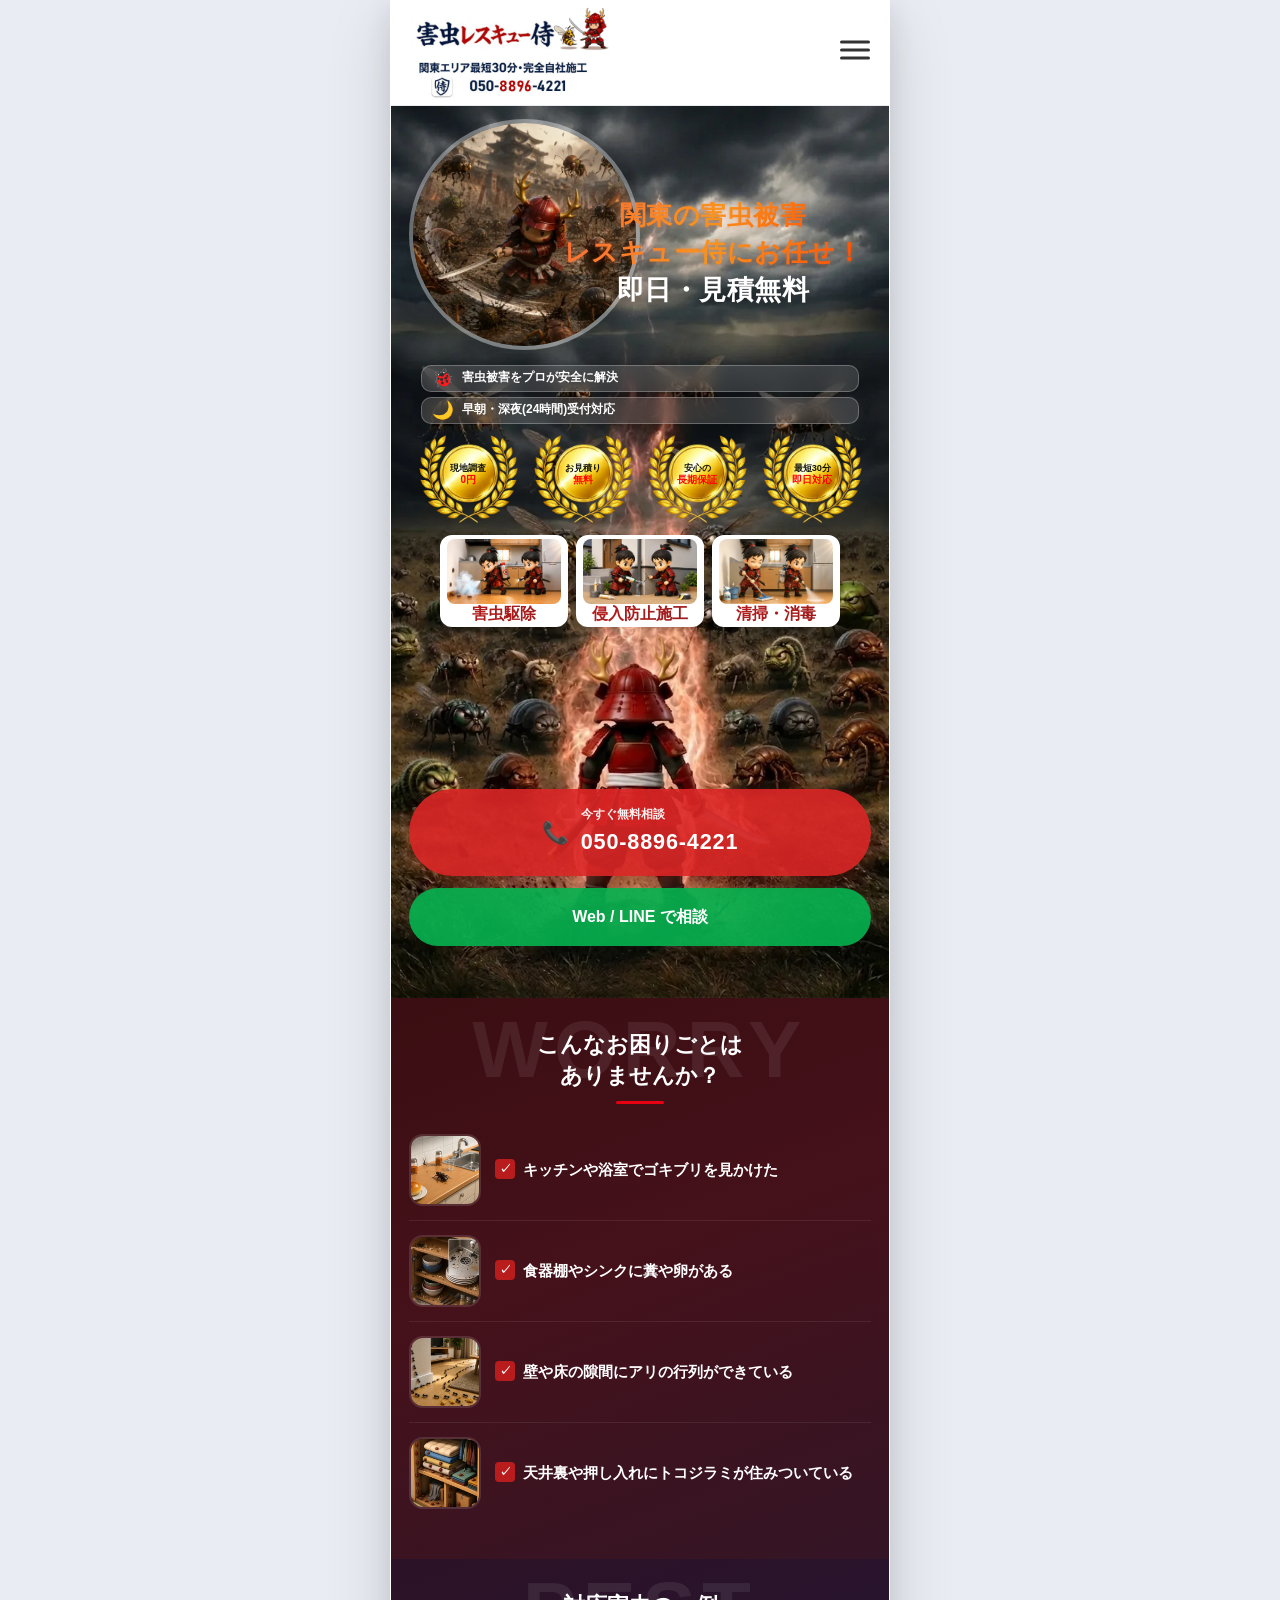
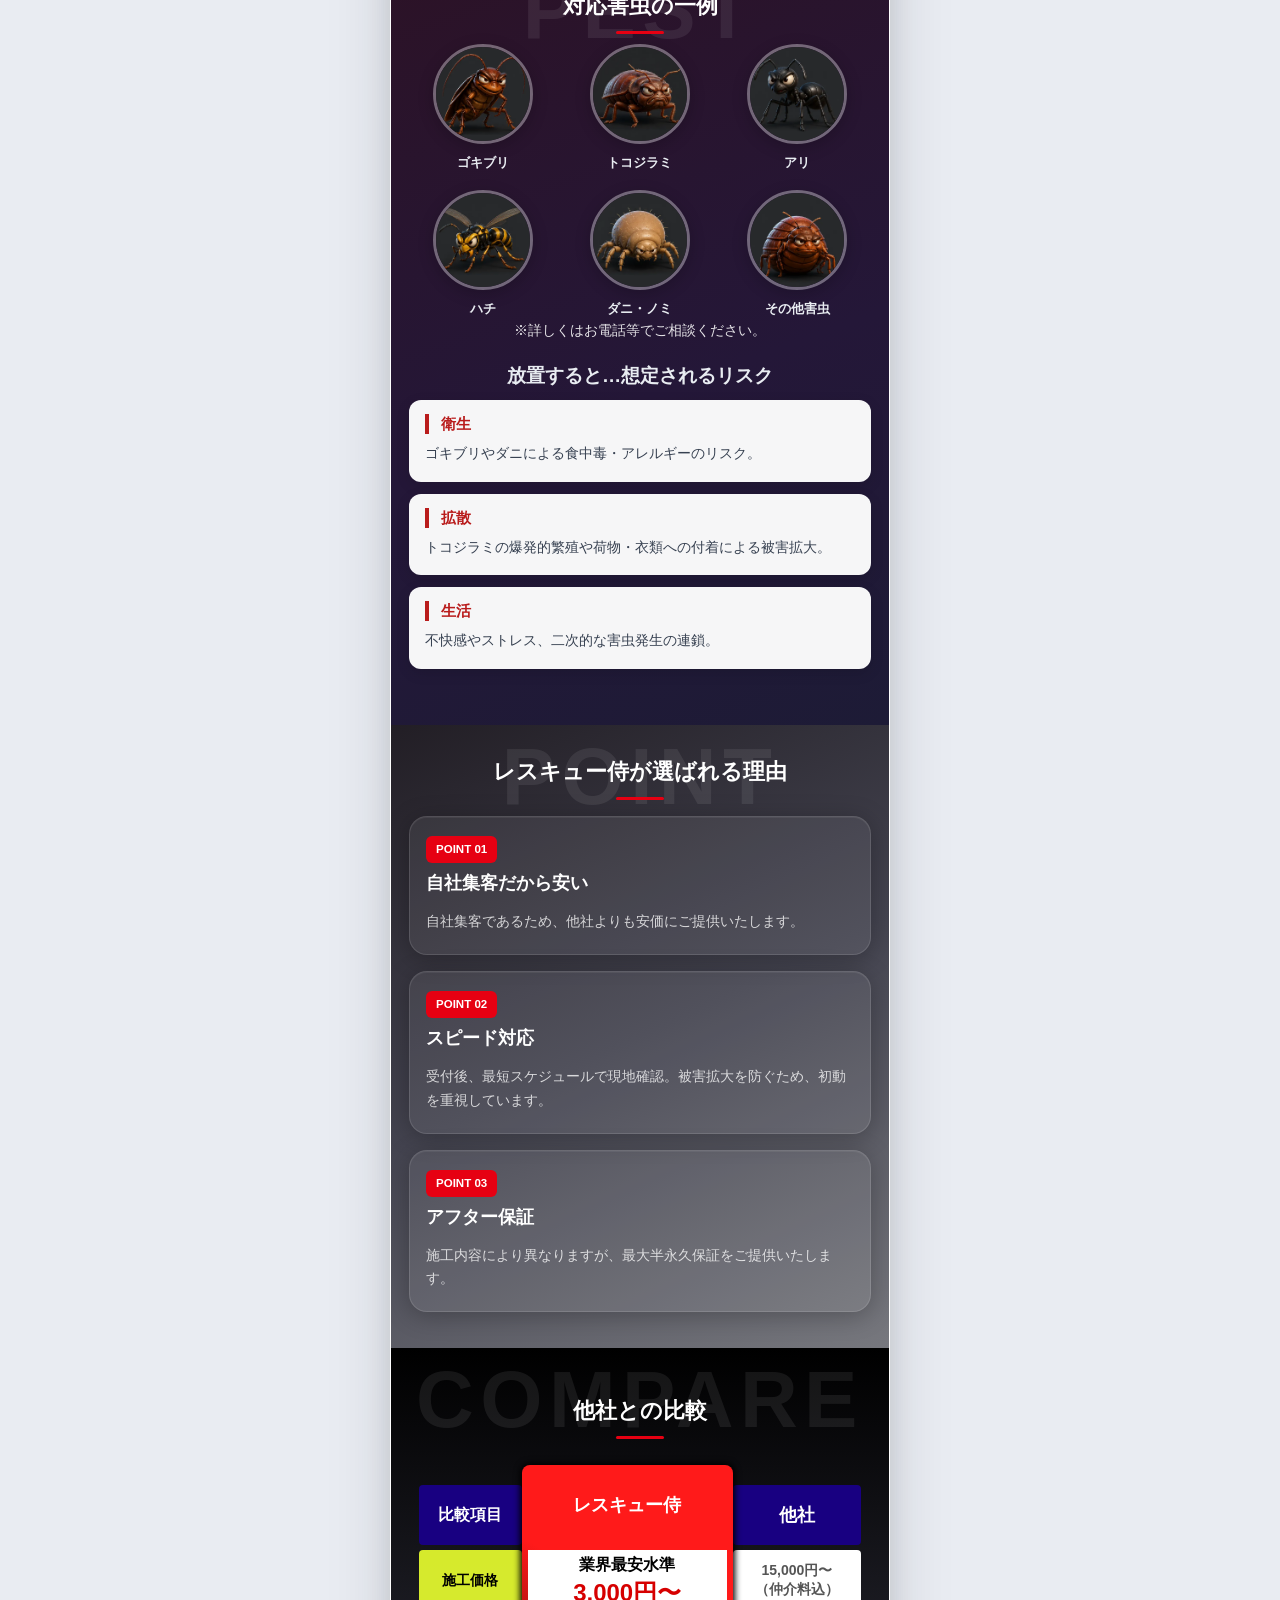
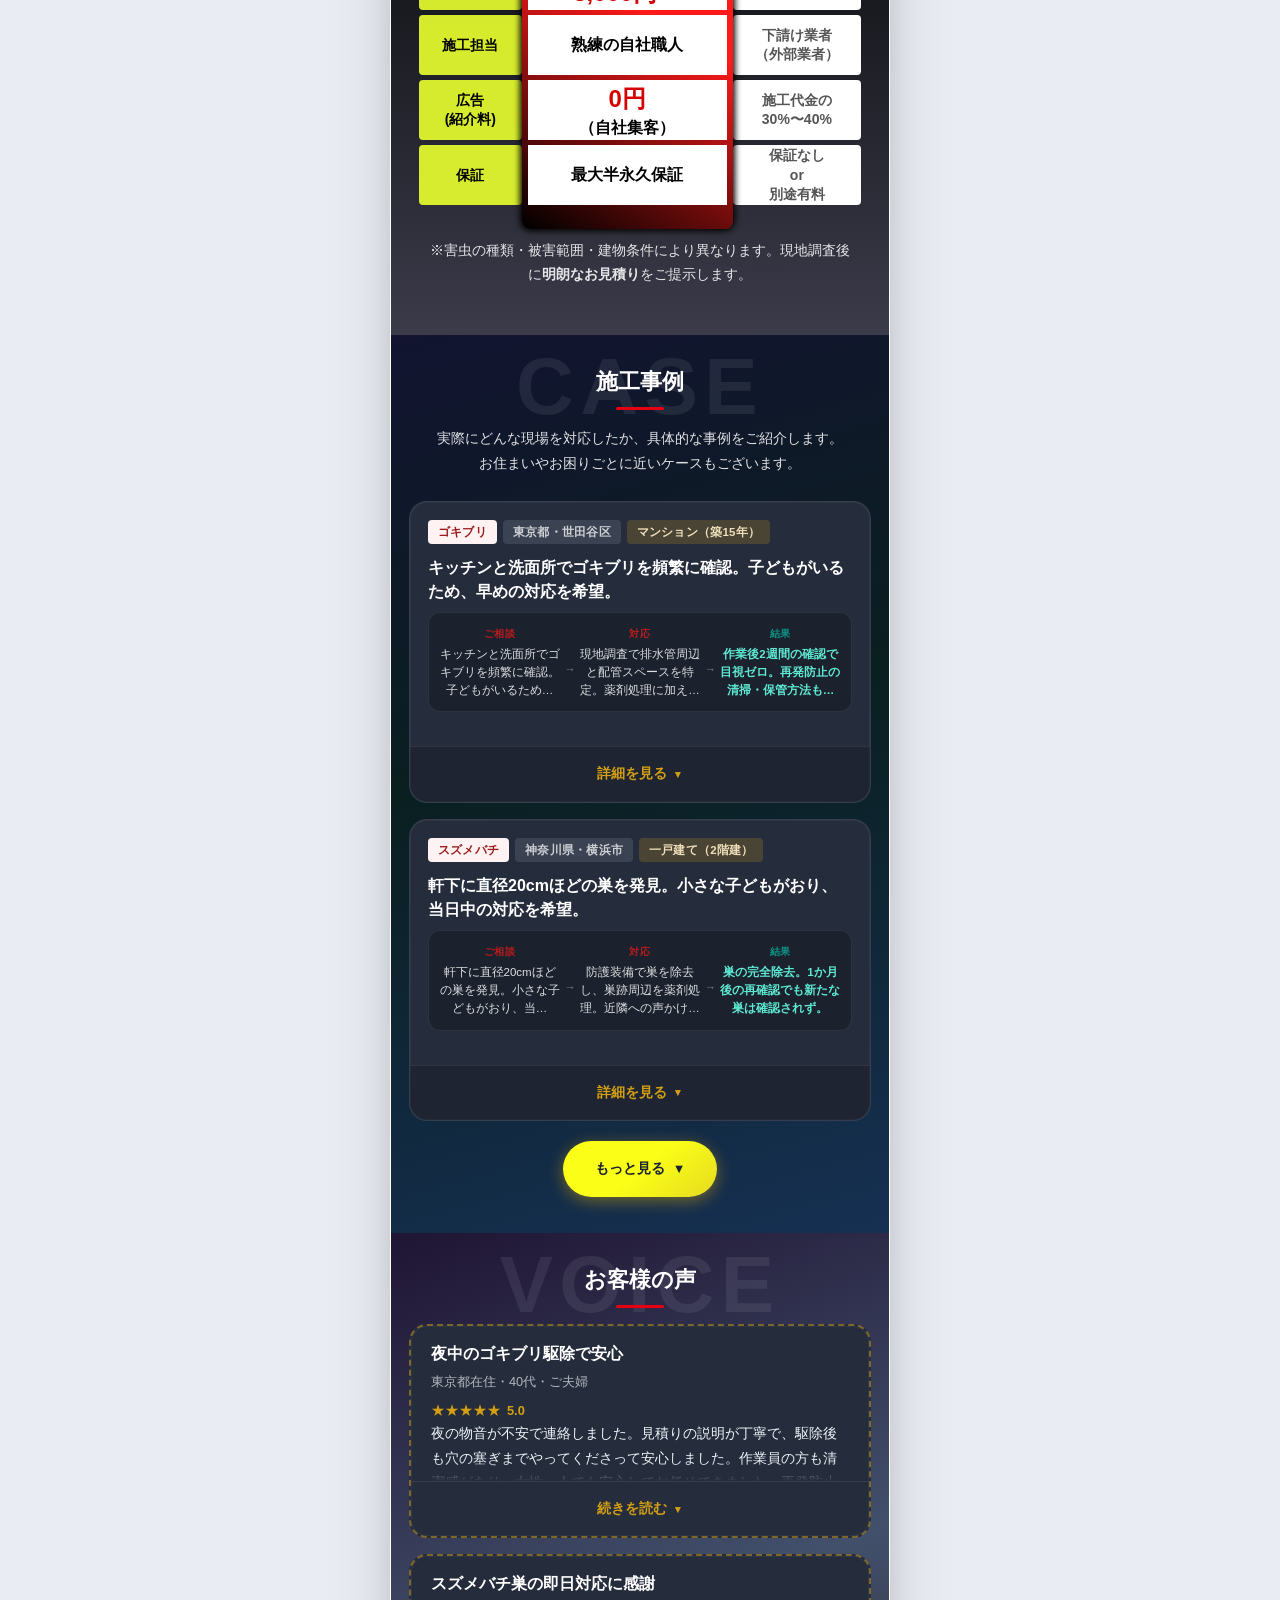
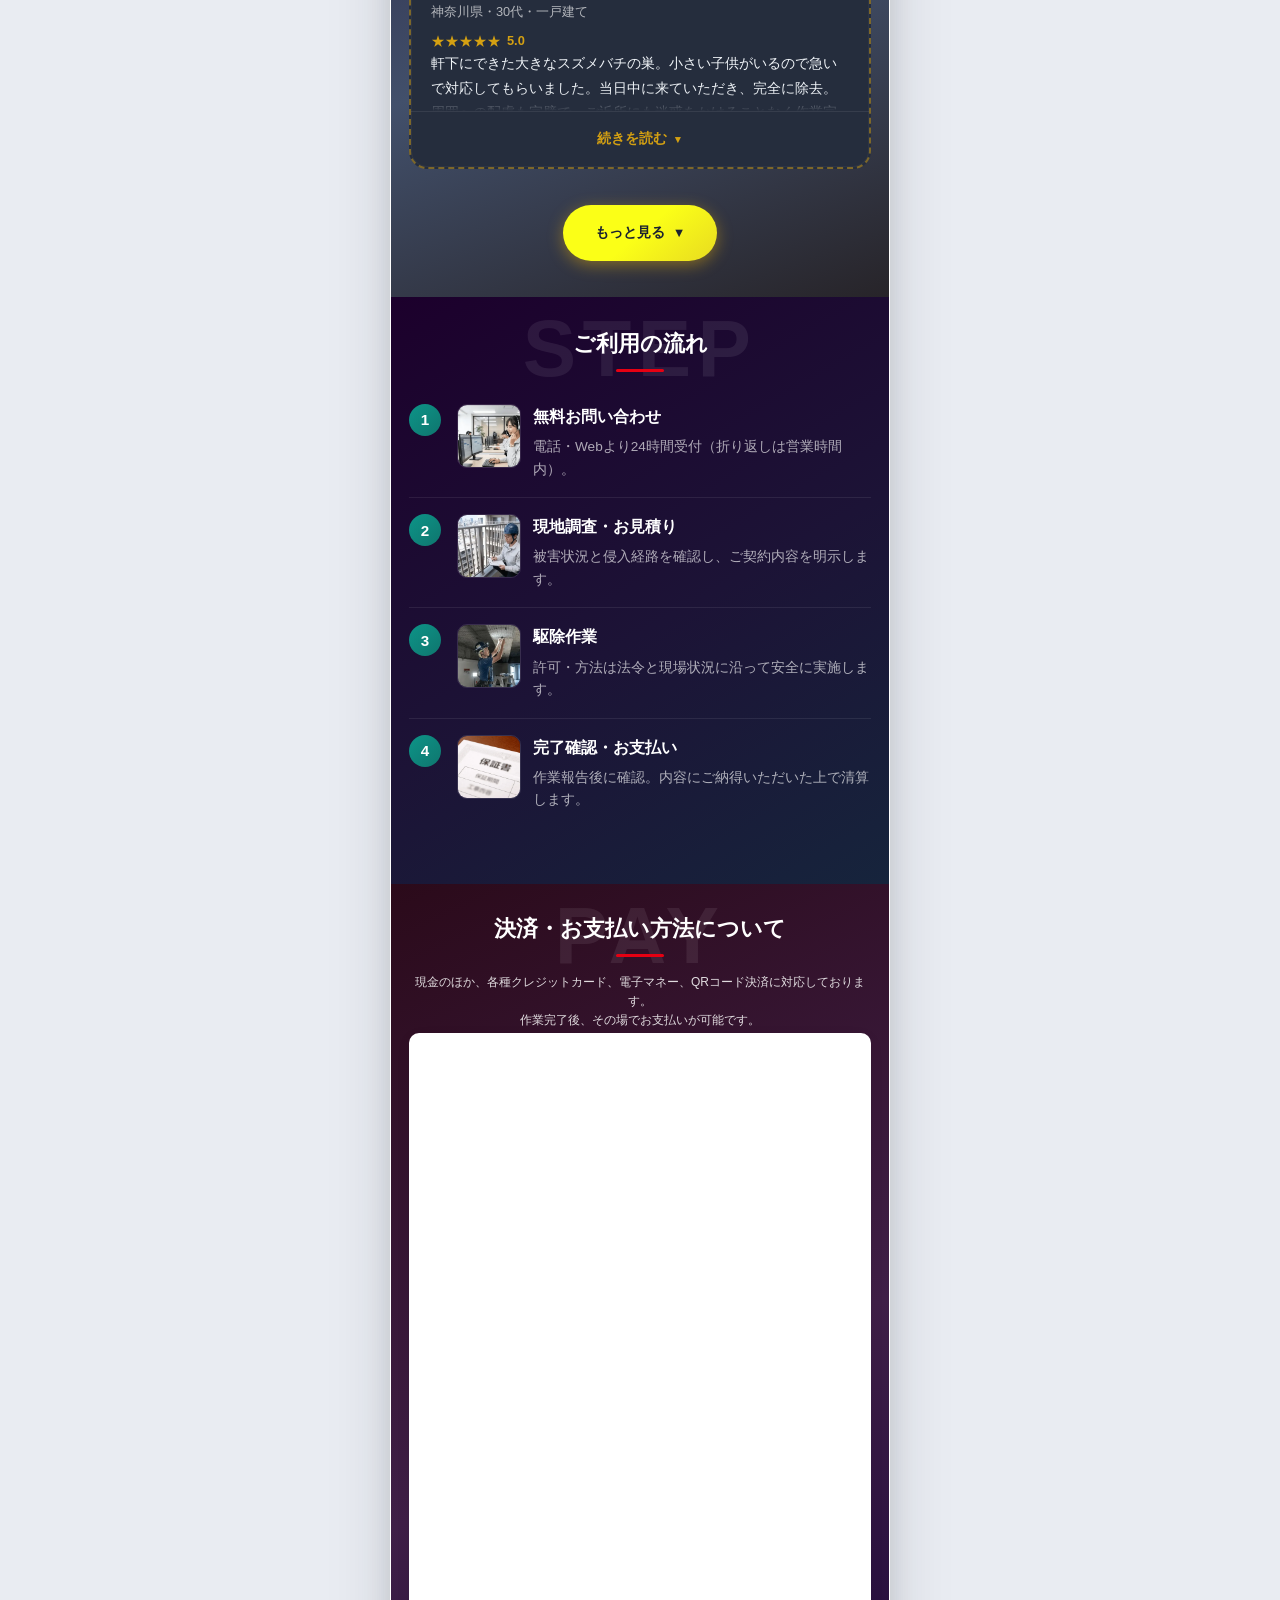
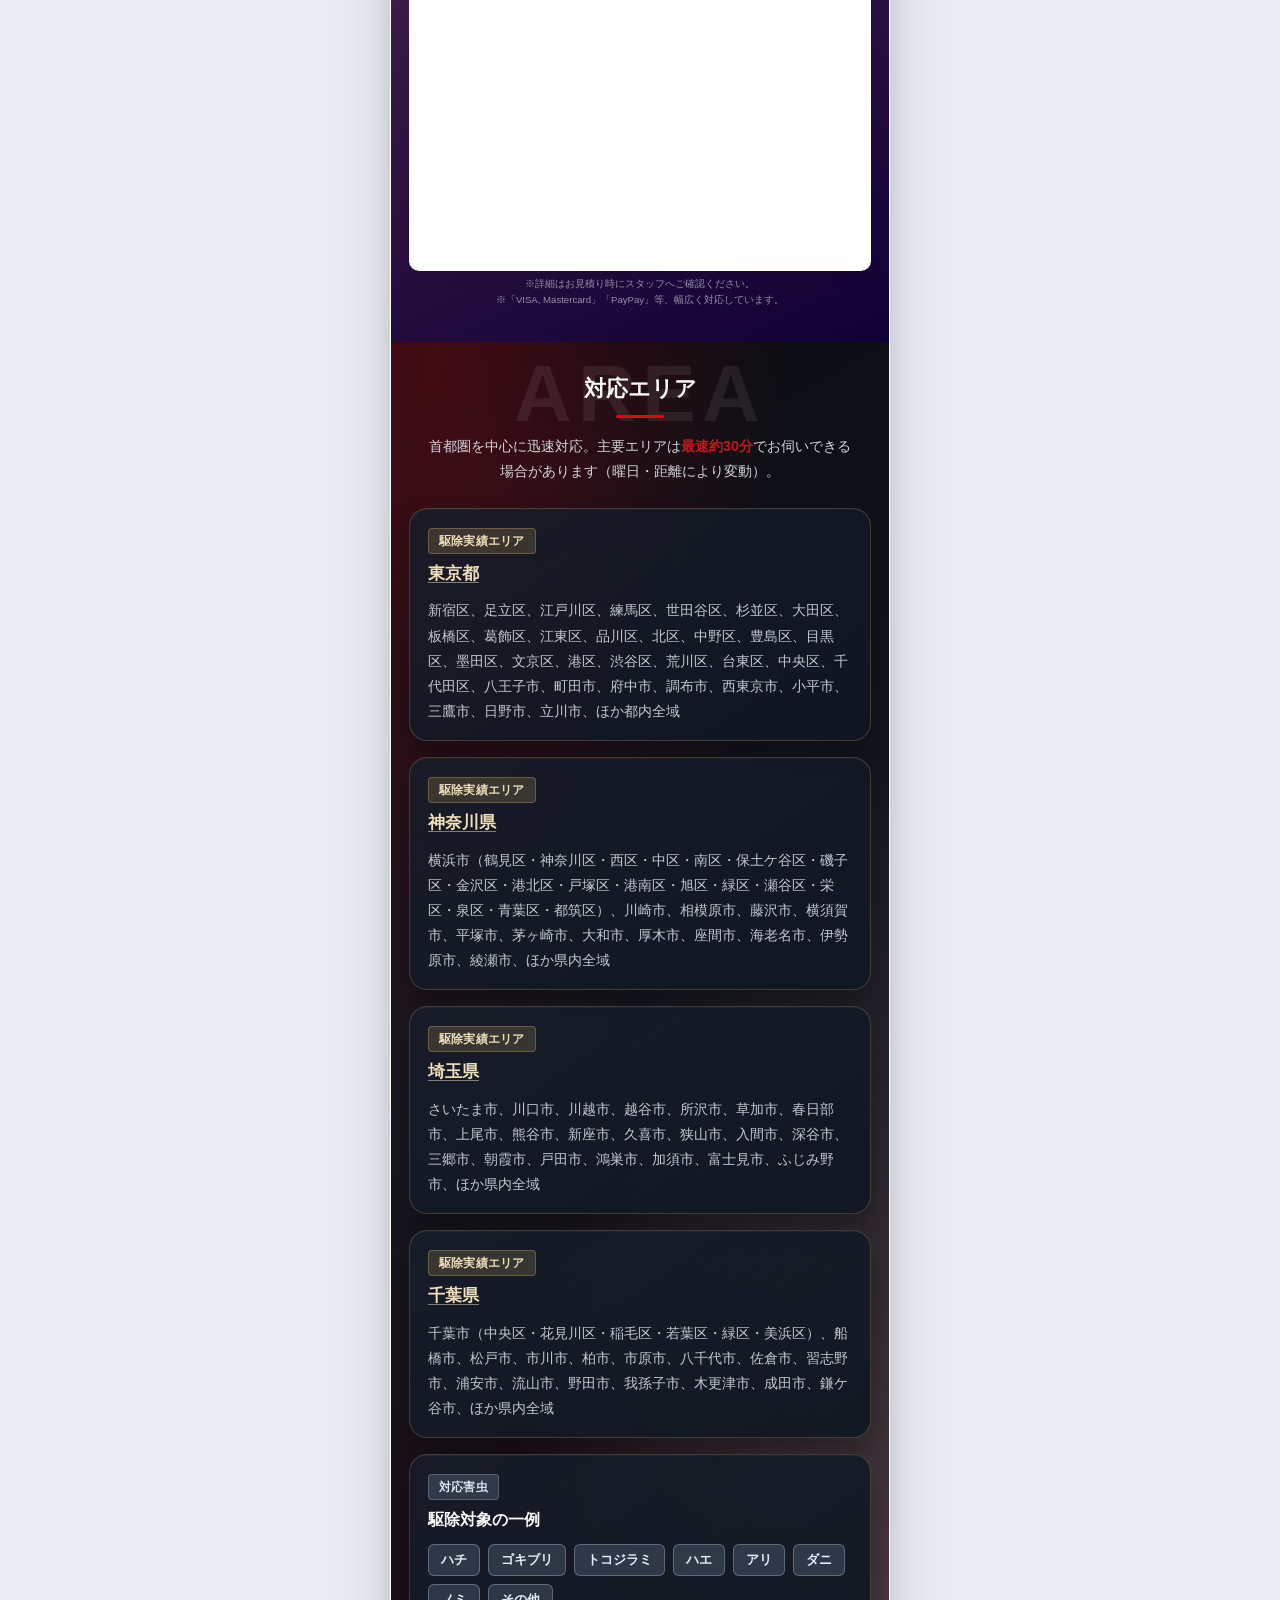
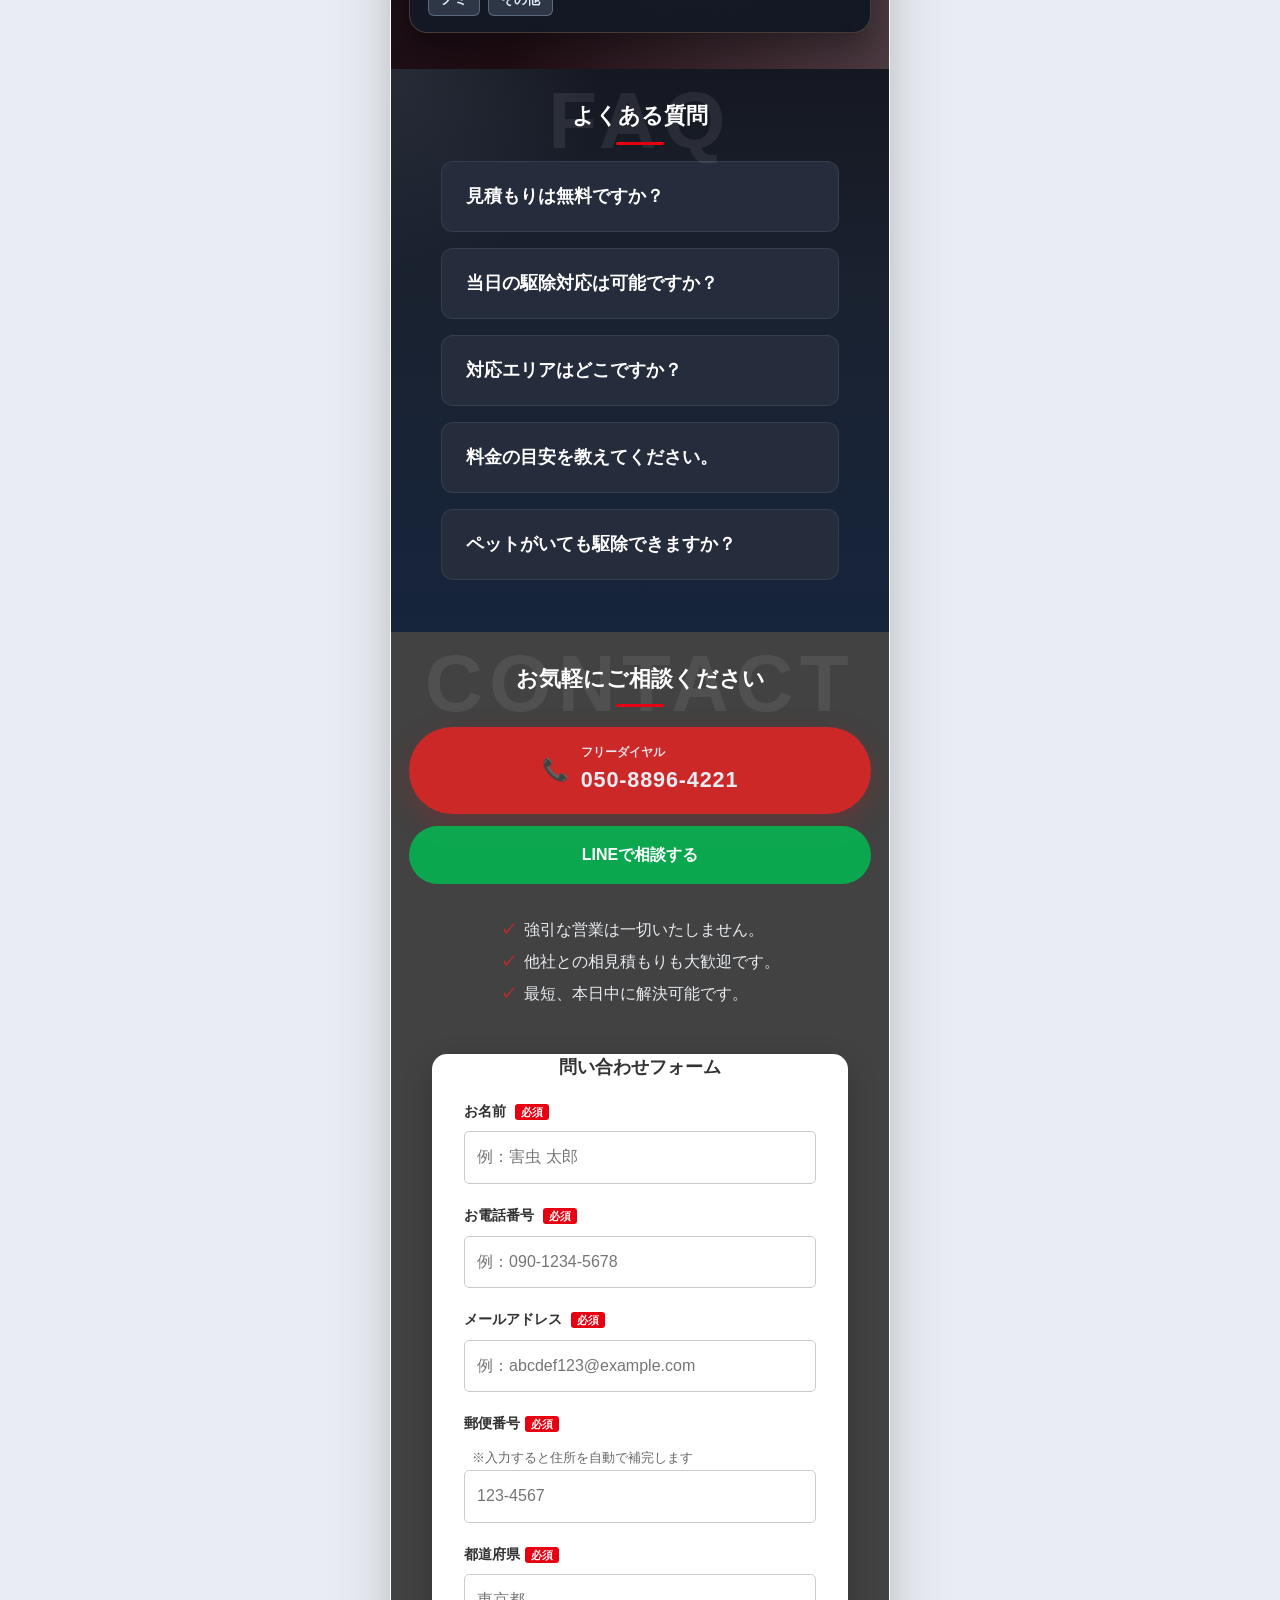
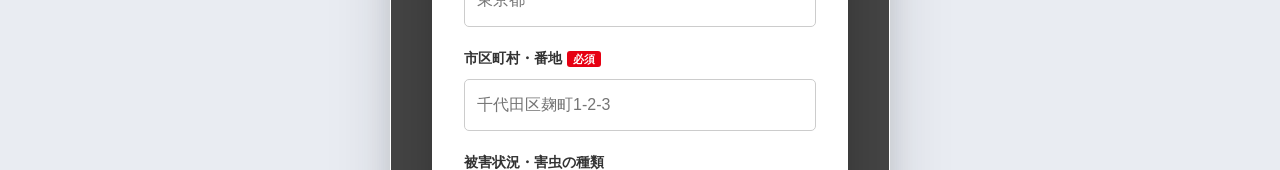
==== commit 1dd56c4c: "会社情報追加" ====
--- a/index.html
+++ b/index.html
@@ -256,6 +256,7 @@
         <li><a href="#voices">お客様の声</a></li>
         <li><a href="#comparison">選ばれる理由</a></li>
         <li><a href="#faq">よくある質問</a></li>
+        <li><a href="https://rescue-samurai.com/company/">会社情報</a></li>
         <li><a href="#contact-form" class="sp-nav-cta">お問い合わせフォーム</a></li>
       </ul>
     </nav>
@@ -1399,9 +1400,12 @@
         <p class="copyright">&copy; 2026 害虫レスキュー侍 All Rights Reserved.</p>
       </div>
       <div class="operation-box">
-        <a href="https://www.zexter.co.jp/" target="_blank" rel="noopener noreferrer">
-          <p>運営 : 株式会社ZEXTER</p>
-        </a>
+        <p>
+          運営 :
+          <a href="/company/">企業情報</a>
+          ／
+          <a href="https://zexter.co.jp/about.html">株式会社ZEXTER</a>
+        </p>
         <p>〒160-0023 東京都新宿区西新宿3丁目3-13 6F</p>
         <p>TEL : <a href="tel:03-6869-6432"> 03-6869-6432</a></p>
         <p>mail : <a href="mailto:info@rescue-samurai.com">info@rescue-samurai.com</a></p>
--- a/css/style.css
+++ b/css/style.css
@@ -2074,6 +2074,12 @@
     padding: 4px 8px;
     font-size: 10px;
     align-self: center;
+    line-height: 1.7;
+}
+
+.operation-box a {
+    color: #ccc;
+    text-decoration: underline;
 }
 
 .copyright {
--- a/css/style-min.css
+++ b/css/style-min.css
@@ -1 +1 @@
-:root{--page-bg:#e9ecf2;--surface:#ffffff;--text:#1a1f26;--text-muted:#5c6573;--brand:#b91c1c;--brand-dark:#991b1b;--brand-soft:#fef2f2;--dark:#1a2230;--dark-soft:#252d3d;--accent-gold:#d4a012;--accent-gold-soft:#fff7e0;--line-green:#06b350;--line-green-dark:#059645;--teal:#0d9488;--shadow:0 4px 24px rgba(26,31,38,.12),0 1px 3px rgba(26,31,38,.08);--radius:12px;--radius-lg:18px;--font:"Hiragino Sans","Hiragino Kaku Gothic ProN","Noto Sans JP","Yu Gothic UI",Meiryo,sans-serif;--site-header-height:6.25rem;--watermark-on-light:rgba(185,28,28,.12);--watermark-on-dark:rgba(255,255,255,.08);}*,*::before,*::after{box-sizing:border-box;}html{font-size:16px;-webkit-text-size-adjust:100%;}body{margin:0;font-family:var(--font);color:var(--text);background:var(--page-bg);line-height:1.65;overscroll-behavior-x:none;-webkit-overflow-scrolling:touch;}img{max-width:100%;height:auto;vertical-align:middle;}*{max-width:100%;}a{color:inherit;text-decoration:none;}.page-shell{max-width:500px;margin:0 auto;min-height:100vh;background:var(--surface);box-shadow:var(--shadow);overflow-x:clip;}@media (min-width:501px){.page-shell{overflow-x:clip;box-shadow:0 20px 60px rgba(26,31,38,.15),0 8px 24px rgba(26,31,38,.1);border:1px solid rgba(255,255,255,.8);background:linear-gradient(145deg,var(--surface) 0%,rgba(255,255,255,.95) 100%)}}.site-header{display:flex;align-items:center;justify-content:space-between;background:var(--surface);border-bottom:1px solid #e8ecf1;position:sticky;top:0;z-index:20;padding:0 56px 0 20px;min-height:var(--site-header-height);transition:transform .2s ease;will-change:transform;}.site-header.is-hide{transform:translateY(-100%);}.site-header.is-open{transform:translateY(0)!important;}.logo{font-weight:800;font-size:1.15rem;letter-spacing:.02em;color:var(--brand);display:flex;flex-direction:column;align-items:flex-start;gap:0;margin:0;}.header-logo-area{flex:1;min-width:0;}.logo-main-link{display:block;flex-shrink:0;}.logo-main-link img{height:auto;display:block;max-width:220px;width:200px;}.logo-tel-link{display:block;flex-shrink:0;transition:transform .2s ease;}.logo-tel-link:hover{transform:scale(1.05);}.logo-tel-link img{height:auto;display:block;max-height:none;width:183px;margin-top:0;}.menu-btn{display:flex;flex-direction:column;justify-content:space-around;position:fixed;top:calc(var(--site-header-height) / 2);right:max(20px,calc(50% - 250px + 20px));transform:translateY(-50%);width:30px;height:25px;background:transparent;border:none;padding:0;z-index:10001;cursor:pointer;transition:transform .2s ease,top .3s ease-in-out,right .3s ease-in-out;}.menu-btn.is-hide:not(.open){transform:translateY(calc(-50% - var(--site-header-height)));}.menu-btn span{display:block;width:100%;height:3px;background-color:#333;border-radius:3px;transition:all .3s ease-in-out;position:relative;}.menu-btn.open{top:25px;right:max(25px,calc(50% - 250px + 25px));transform:none;}.menu-btn.open span:nth-child(1){top:8px;transform:rotate(45deg);}.menu-btn.open span:nth-child(2){opacity:0;transform:translateX(-20px);}.menu-btn.open span:nth-child(3){top:-8px;transform:rotate(-45deg);}.nav-overlay{position:fixed;top:0;left:0;width:100%;height:100vh;height:100dvh;background:rgba(0,0,0,.6);backdrop-filter:blur(2px);z-index:9998;opacity:0;visibility:hidden;pointer-events:none;transition:all .3s cubic-bezier(.4,0,.2,1);}.nav-overlay.active{opacity:1;visibility:visible;pointer-events:auto;}.sp-nav{position:fixed;top:0;right:0;width:320px;max-width:85%;height:100vh;height:100dvh;background:#fff;z-index:9999;transform:translate3d(100%,0,0);opacity:0;visibility:hidden;pointer-events:none;transition:all .4s cubic-bezier(.4,0,.2,1);overflow-y:auto;-webkit-overflow-scrolling:touch;box-shadow:none;}.sp-nav.active{transform:translate3d(0,0,0);opacity:1;visibility:visible;pointer-events:auto;box-shadow:-10px 0 30px rgba(0,0,0,.15);}.sp-nav::before{content:"MENU";display:block;padding:25px;font-size:.8rem;letter-spacing:.2em;color:#999;border-bottom:1px solid #eee;}.sp-nav ul{list-style:none;padding:0;margin:0;}.sp-nav li{border-bottom:1px solid #f5f5f5;position:relative;}.sp-nav a{display:flex;align-items:center;justify-content:space-between;padding:20px 25px;text-decoration:none;color:#333;font-weight:bold;font-size:1.05rem;min-height:60px;transition:background-color .3s;}.sp-nav a:active{background-color:#fff5f5;}.sp-nav li::before{content:"";position:absolute;left:0;top:0;width:4px;height:100%;background:#b32d2d;opacity:0;transition:opacity .3s;}.sp-nav li:hover::before,.has-child.active::before{opacity:1;}.sp-nav a::after{content:"〉";color:#b32d2d;font-size:.9rem;font-weight:bold;}.has-child>.parent-link::after{content:"＋";color:#b32d2d;font-size:1.1rem;font-weight:bold;transition:transform .3s,color .3s;}.has-child.active>.sub-menu{display:block;}.has-child.active>.parent-link::after{transform:rotate(45deg);color:#333;}.sub-menu{display:none;background:#f2f2f2;padding:5px 0;}.sub-menu a{padding:15px 25px 15px 45px;font-weight:normal;font-size:.95rem;color:#555;min-height:45px;}.sub-menu a::after{content:"〉";color:#ccc;}.sp-nav .sp-nav-cta{background:#b32d2d;color:#fff;margin:20px 25px;padding:18px;border-radius:6px;display:flex;justify-content:center;align-items:center;font-size:1.15rem;box-shadow:0 4px 15px rgba(179,45,45,.4);transition:transform .2s,background .3s;}.sp-nav .sp-nav-cta::after{display:none;}.sp-nav .sp-nav-cta:active{transform:scale(.98);background:#8e2424;}.sp-nav>ul>li:last-child a::after{display:none;}.sp-nav>ul>li:last-child::before{display:none;}body.menu-open{position:fixed;top:0;left:0;width:100%;overflow:hidden;}.hero{color:#fff;position:relative;}.hero__visual{display:grid;grid-template-columns:1fr;align-items:start;}.hero__visual::before{content:"";position:absolute;inset:0;background:rgba(0,0,0,.45);pointer-events:none;}.hero__bg{grid-column:1;grid-row:1;display:block;width:100%;height:auto;z-index:0;}.hero__visual-inner{grid-column:1;grid-row:1;z-index:2;width:100%;box-sizing:border-box;padding:36px 18px 0;}.hero__top{display:flex;align-items:center;justify-content:flex-start;gap:0;}.hero__img--actual{width:50%;flex-shrink:0;aspect-ratio:1;border-radius:999px;overflow:hidden;border:4px solid rgba(255,255,255,.35);box-shadow:0 8px 24px rgba(0,0,0,.25);transform:translateY(-15px);margin-top:-8px;animation:fadeInScale 2.5s ease-out forwards;opacity:0;transform:translateY(-15px) scale(.8);}.hero__img--actual img{width:100%;height:100%;object-fit:cover;}.hero-title{margin-left:-85px;position:relative;z-index:2;margin-top:0;margin-bottom:0;flex:1;font-weight:900;letter-spacing:.02em;font-size:1.7rem;line-height:1.05;text-align:center;color:#fff;text-shadow:0 10px 30px rgba(0,0,0,.45);}@keyframes slideInFromRight{0%{opacity:0;transform:translateX(50px)}100%{opacity:1;transform:translateX(0)}}@keyframes fadeInScale{0%{opacity:0;transform:translateY(-15px) scale(.8)}100%{opacity:1;transform:translateY(-15px) scale(1)}}@media (max-width:480px){.hero-title{font-size:1.75rem;margin-left:-80px}}@media (max-width:410px){.hero-title{font-size:1.6rem;margin-left:-75px}}@media (max-width:375px){.hero-title{margin-left:-65px;font-size:1.4rem}}@media (max-width:320px){.hero-title{margin-left:-60px;font-size:1.4rem}}.hero-title-line{display:block;animation:slideInFromRight 2s ease-out forwards;opacity:0;transform:translateX(50px);}.hero-title-line:nth-child(1){animation-delay:.2s;}.hero-title-line:nth-child(2){animation-delay:.8s;}.hero-title-line:nth-child(3){animation-delay:1.4s;}.hero-title-line--pest{background:linear-gradient(135deg,#ff6b35,#f7931e,#ff4500);background-clip:text;-webkit-background-clip:text;-webkit-text-fill-color:transparent;text-shadow:none;font-size:.95em;margin-bottom:10px;filter:drop-shadow(0 1px 2px rgba(255,107,53,.3));}.hero-title-line--urgent{color:#fff;text-shadow:0 3px 12px rgba(0,0,0,.4);}.hero-title-line--under{background:linear-gradient(135deg,#ff6b35,#f7931e,#ff4500);background-clip:text;-webkit-background-clip:text;-webkit-text-fill-color:transparent;text-shadow:none;font-size:.65em;margin-top:10px;filter:drop-shadow(0 1px 2px rgba(255,107,53,.3));}.hero__sub-appeals{display:grid;gap:5px;margin:0 0 4px;padding:0 12px;line-height:1.2;}.appeal-item{display:flex;align-items:center;gap:8px;height:100%;min-height:1rem;min-width:0;background:rgba(255,255,255,.15);backdrop-filter:blur(8px);border:1px solid rgba(255,255,255,.25);padding:2px 10px;border-radius:10px;text-align:left;font-size:.75rem;font-weight:600;}.appeal-icon{font-size:1.1rem;flex-shrink:0;align-self:center;}.appeal-text{flex:1;line-height:1.3;}@media (max-width:350px){.hero__sub-appeals{gap:4px;padding:0 10px}.appeal-item{padding:2px 8px;font-size:.75rem}}.hero__merit-circles{display:grid;grid-template-columns:repeat(4,minmax(0,1fr));gap:clamp(6px,2.5vw,12px);padding:0 clamp(4px,2vw,8px);}.merit-circle{min-width:0;container-type:inline-size;}.circle-content{position:relative;display:flex;flex-direction:column;justify-content:center;align-items:center;aspect-ratio:1;width:100%;max-width:100%;color:#000000;text-align:center;font-weight:700;box-sizing:border-box;padding:20% 20% 28%;line-height:1.1;overflow:hidden;overflow-wrap:anywhere;word-break:keep-all;}.circle-content::before{content:"";position:absolute;inset:0;background-image:url("../images/gold-medal.webp");background-repeat:no-repeat;background-position:center;background-size:contain;z-index:0;}.circle-content>*{position:relative;z-index:1;min-width:0;max-width:100%;}.merit-main{display:block;font-size:clamp(.575rem,7cqi,.72rem);opacity:.9;margin-top:-3%;}.merit-price{display:block;font-size:clamp(.625rem,8cqi,.9rem);margin:clamp(1px,.8cqi,3px) 0;color:#ff0000;}.hero__service-intro{padding:5px 4px 0;}.service-intro-grid{display:grid;grid-template-columns:repeat(3,minmax(0,1fr));gap:8px 8px;margin:0 auto;max-width:400px;line-height:1.15;}.service-intro-item{text-align:center;background:var(--surface);border-radius:clamp(8px,2vw,var(--radius));box-shadow:0 4px 16px rgba(26,31,38,.08);border:4px solid rgb(255,255,255);min-width:0;}.service-intro-image img{border-radius:8px;max-width:95%;}.service-intro-title{font-size:clamp(.44rem,3vw,1rem);font-weight:700;margin-top:1px;color:var(--brand);background:linear-gradient(135deg,var(--brand),var(--brand-dark));background-clip:text;-webkit-background-clip:text;-webkit-text-fill-color:transparent;}.hero__cta{position:absolute;bottom:20px;width:100%;margin:0 -18px;padding:28px 18px 32px;}.btn--primary{background:rgba(220,38,38,.9);box-shadow:0 10px 28px rgba(185,28,28,.28);}.btn--line{margin-top:12px;background:rgba(6,179,80,.9);border:1px solid rgba(6,179,80,.3);color:#fff;}.btn{display:flex;align-items:center;justify-content:center;gap:12px;width:100%;padding:16px 20px;border-radius:999px;font-weight:800;border:none;cursor:pointer;transition:transform .15s ease,box-shadow .15s ease;}.btn:active{transform:scale(.98) translateY(0);}.btn--primary:hover{box-shadow:0 12px 32px rgba(185,28,28,.5);transform:translateY(-3px);}.btn__icon{font-size:1.35rem;line-height:1;}.btn__label{display:flex;flex-direction:column;align-items:flex-start;text-align:left;}.btn__sub{font-size:.72rem;font-weight:700;opacity:.95;}.btn__tel{font-size:1.35rem;letter-spacing:.04em;}.btn--block{margin-bottom:10px;}.pulse{animation:pulse 2s infinite;}@keyframes pulse{0%{transform:scale(1)}50%{transform:scale(1.03)}100%{transform:scale(1)}}.section{padding:32px 18px 36px;background:var(--surface);position:relative;overflow:hidden;}.section--dark{background:#424242;color:#e8ecf1;position:relative;overflow:hidden;}.section--sample{background:linear-gradient(160deg,#3a0e12 0%,#45111a 45%,#341526 100%);color:#fff;}.pests-gallery{background:linear-gradient(160deg,#2c1226 0%,#241738 56%,#1d1b36 100%);}.section--map{background:radial-gradient(135% 120% at 8% 0%,rgba(178,12,28,.34) 0%,rgba(178,12,28,0) 52%),radial-gradient(128% 112% at 100% 100%,rgba(206,213,223,.24) 0%,rgba(206,213,223,0) 60%),linear-gradient(150deg,#08090d 0%,#151821 48%,#22090f 100%);}.section--dark.voices{background:linear-gradient(160deg,#1f1433 0%,#42506b 56%,#272429 100%);}.section--dark-band{color:#e8ecf1;}.section--dark-band.cases{background:linear-gradient(165deg,#121430 0%,#0a1f20 45%,#163053 100%);}.section--dark-band.steps{background:linear-gradient(150deg,#1c002c 0%,#1c1336 55%,#16243c 100%);}.section--dark-band.payment-section{background:linear-gradient(155deg,#2b0a1a 0%,#3f1f47 50%,#100036 100%);}.section--dark-band.faq{background:radial-gradient(85% 75% at 0% 0%,rgba(164,184,210,.12) 0%,transparent 50%),linear-gradient(180deg,#151821 0%,#1a2230 40%,#16243c 100%);}.section--dark-band .section__watermark{color:var(--watermark-on-dark);}.section--dark-band .section__title{color:#fff;}.section--dark-band .section__lead{color:rgba(255,255,255,.88);}.section__watermark{position:absolute;left:50%;right:auto;top:12px;transform:translateX(-50%);margin:0;font-size:clamp(3rem,18vw,5rem);font-weight:900;color:var(--watermark-on-light);line-height:1;letter-spacing:.08em;pointer-events:none;user-select:none;}.section__watermark--light{color:var(--watermark-on-dark);}.section__title{position:relative;z-index:1;margin:0 0 16px;padding:0 8px;font-size:1.35rem;font-weight:800;line-height:1.4;text-align:center;}.section__title::after{content:"";display:block;width:48px;height:3px;margin:10px auto 0;background:#e60012;border-radius:2px;}.section__title--light{color:#fff;}.contact-form__title::after{display:none;}.section__lead{margin:0 20px;text-align:center;font-size:.9rem;color:var(--text-muted);}.section__lead--light{color:rgba(255,255,255,.88);}.worry-list{list-style:none;margin:0;padding:0;}.worry-list li{display:grid;grid-template-columns:72px 1fr;gap:14px;align-items:center;padding:14px 0;border-bottom:1px solid rgba(255,255,255,.08);}.worry-list li:last-child{border-bottom:none;}.worry-list__thumb{width:72px;height:72px;object-fit:cover;border-radius:14px;border:2px solid rgba(255,255,255,.12);}.worry-list .check{position:relative;padding-left:28px;font-weight:600;font-size:.95rem;}.worry-list .check::before{content:"✓";position:absolute;left:0;top:.15em;width:20px;height:20px;background:var(--brand);border-radius:4px;color:#fff;font-size:12px;font-weight:800;line-height:20px;text-align:center;}.pests-gallery .section__title{margin-bottom:10px;}.pest-grid{list-style:none;margin:0;padding:0;display:grid;grid-template-columns:repeat(3,1fr);gap:16px 10px;text-align:center;}.pest-grid span{display:block;margin-top:8px;font-size:.82rem;font-weight:700;}.pest-grid__circle{width:100%;aspect-ratio:1;max-width:100px;margin:0 auto;border-radius:50%;overflow:hidden;border:3px solid rgba(255,255,255,.35);box-shadow:0 4px 16px rgba(0,0,0,.2);}.pest-grid__circle img{width:100%;height:100%;object-fit:cover;}.risk-list{list-style:none;margin:0 0 20px;padding:0;display:flex;flex-direction:column;gap:12px;}.risk-card{background:rgba(255,255,255,.96);border-radius:var(--radius);padding:14px 16px 16px;box-shadow:0 4px 14px rgba(0,0,0,.12);}.risk-card__label{margin:0 0 8px;padding-left:12px;font-size:.95rem;font-weight:800;line-height:1.3;color:var(--brand);border-left:4px solid var(--brand);}.risk-card__text{margin:0;font-size:.88rem;line-height:1.7;color:#374151;word-break:keep-all;overflow-wrap:anywhere;}h2.title-risk{margin-top:20px;margin-bottom:10px;font-size:1.2rem;font-weight:800;line-height:1.4;text-align:center;}.features{background:linear-gradient(155deg,#221e25 0%,#444450 50%,#77787e 100%);color:#fff;}.features .section__watermark{color:var(--watermark-on-dark);}.features .section__title{color:#fff;}.feature-card{background:rgba(255,255,255,.07);border-radius:var(--radius-lg);padding:18px 16px 20px;margin-bottom:16px;box-shadow:0 4px 24px rgba(0,0,0,.25),inset 0 1px 0 rgba(255,255,255,.06);border:1px solid rgba(255,255,255,.12);transition:background .2s ease,border-color .2s ease;}.feature-card:hover{background:rgba(255,255,255,.11);border-color:rgb(255,205,69);}.feature-card:last-child{margin-bottom:0;}.feature-card__label{margin:0 0 6px;font-size:.72rem;font-weight:800;color:#fff;background:#e60012;display:inline-block;padding:4px 10px;border-radius:6px;}.feature-card__title{margin:0 0 12px;font-size:1.1rem;font-weight:800;color:#fff;}.feature-card img{width:100%;border-radius:var(--radius);margin-bottom:12px;border:1px solid rgba(255,255,255,.1);}.feature-card__text{margin:0;font-size:.9rem;color:rgba(255,255,255,.78);}.compare{padding-top:36px;}.compare.compare--ref{padding-top:48px;padding-bottom:48px;background:linear-gradient(180deg,#000000 0%,hsla(240,23%,15%,.87) 100%);}.compare.compare--ref .comparison-table{position:relative;z-index:1;}.comparison-table{display:flex;justify-content:center;align-items:flex-start;padding:10px;}.column{display:flex;flex-direction:column;gap:5px;}.cell{height:60px;display:flex;flex-direction:column;justify-content:center;align-items:center;text-align:center;box-sizing:border-box;line-height:1.4;}.header-gray-label{background-color:#180081;border-radius:4px;height:60px;color:#fff;font-size:16px;font-weight:bold;}.col-yellow{width:200px;margin-top:20px;}.item-label{background-color:#eaff2fe8;border-radius:4px;color:#000;font-size:14px;font-weight:bold;}.col-red{width:400px;background:linear-gradient(30deg,#000000 0%,#ff1a1a 60%);border-radius:8px;box-shadow:0 0 6px 2px rgb(0,0,0);z-index:10;position:relative;padding:0 6px 24px 6px;overflow:hidden;}.header-red{height:80px;color:#fff;font-size:18px;font-weight:bold;gap:5px;}.content-white{background-color:#fff;}.text-sub{font-size:16px;font-weight:bold;color:#000000;}.text-main{font-size:24px;font-weight:bold;color:#d60000;line-height:1.1;margin-top:4px;}.col-gray{width:250px;margin-top:20px;}.header-gray{background-color:#180081;border-radius:4px;height:60px;color:#ffffff;font-size:18px;font-weight:bold;}.content-gray{background-color:#ffffff;border-radius:4px;color:#555;font-size:14px;font-weight:bold;}.payment-section{position:relative;overflow:hidden;padding:30px 18px;text-align:center;}.section--dark-band.payment-section .payment-lead{color:rgba(255,255,255,.85);}.section--dark-band.payment-section .payment-notes{color:rgba(255,255,255,.55);}.payment-lead{font-size:.75rem;line-height:1.6;font-weight:500;margin:2.5px;color:#3d3d3d;}.payment-image-wrapper{max-width:900px;margin:0 auto;background:#fff;padding:5px;border-radius:10px;box-shadow:0 4px 15px rgba(0,0,0,.05);}.payment-img{display:block;width:100%;max-width:300px;height:auto;margin-left:auto;margin-right:auto;}@media (min-width:600px){.payment-img{max-width:100%}}.payment-notes{margin:5px;font-size:.6rem;color:#888;}.voice-list{display:flex;flex-direction:column;gap:16px;}.voice-card{margin:0;background:var(--dark-soft);border-radius:var(--radius-lg);border:2px dashed rgba(232,176,18,.45);box-shadow:inset 0 0 0 1px rgba(255,255,255,.04);overflow:hidden;transition:all .3s ease;}.voice-card:hover{border-color:rgba(232,176,18,.7);box-shadow:inset 0 0 0 1px rgba(255,255,255,.08),0 4px 20px rgba(232,176,18,.15);}.voice-card__header{display:flex;align-items:flex-start;gap:12px;padding:18px 20px 0;}.voice-card__meta{flex:1;min-width:0;}.voice-card__title{margin:0 0 6px;font-size:1rem;font-weight:700;color:#fff;line-height:1.3;}.voice-card__info{margin:0 0 8px;font-size:.8rem;color:rgba(255,255,255,.65);}.voice-card__rating{display:flex;align-items:center;gap:6px;}.voice-card__rating .star{color:var(--accent-gold);font-size:.9rem;line-height:1;}.voice-card__rating .rating-text{font-size:.8rem;font-weight:600;color:var(--accent-gold);}.voice-card__content{padding:0 20px;max-height:60px;overflow:hidden;transition:max-height .4s cubic-bezier(.4,0,.2,1),opacity .3s ease;position:relative;}.voice-card__content::after{content:'';position:absolute;bottom:0;left:20px;right:20px;height:20px;background:linear-gradient(transparent,var(--dark-soft));opacity:1;transition:opacity .3s ease;pointer-events:none;}.voice-card.active .voice-card__content{max-height:500px;}.voice-card.active .voice-card__content::after{opacity:0;}.voice-card__text{margin:0;font-size:.9rem;line-height:1.7;color:#f1f5f9;}.voice-card__toggle{display:block;width:100%;padding:16px 20px;background:transparent;border:none;color:var(--accent-gold);font-size:.85rem;font-weight:600;cursor:pointer;transition:all .3s ease;border-top:1px solid rgba(255,255,255,.08);text-align:center;}.voice-card__toggle:hover{background:rgba(232,176,18,.1);color:#fff;}.voice-card__toggle:active{transform:scale(.98);}.voice-card__toggle::after{content:'▼';display:inline-block;font-size:.65rem;margin-left:6px;vertical-align:.05em;transition:transform .3s ease;}.voice-card.active .voice-card__toggle::after{transform:rotate(180deg);}.voice-more-wrapper{text-align:center;margin-top:20px;}.voice-more-btn{display:inline-flex;align-items:center;gap:8px;padding:16px 32px;background:linear-gradient(140deg,#fbff17 50%,#fdee1de5 100%);border:none;border-radius:50px;color:var(--dark);font-size:.9rem;font-weight:700;cursor:pointer;transition:all .3s ease;box-shadow:0 4px 16px rgba(255,187,0,.404);min-width:140px;justify-content:center;}.voice-more-btn:hover{background:linear-gradient(#ffd900e7);transform:translateY(-2px);box-shadow:0 6px 20px rgba(232,176,18,.4);}.voice-more-btn:active{transform:translateY(0);box-shadow:0 2px 8px rgba(232,176,18,.3);}.voice-more-icon{font-size:.8rem;transition:transform .3s ease;}.voice-more-btn.expanded .voice-more-icon{transform:rotate(180deg);}.voice-more-content{display:none;flex-direction:column;gap:16px;animation:fadeInUp .5s ease-out;}.voice-more-content.show{display:flex;}@keyframes fadeInUp{from{opacity:0;transform:translateY(20px)}to{opacity:1;transform:translateY(0)}}.step-list{list-style:none;margin:0 0 20px;padding:0;}.step-list__item{display:grid;grid-template-columns:36px 64px 1fr;gap:12px;align-items:start;padding:16px 0;border-bottom:1px solid #e8ecf1;}.step-list__item:last-child{border-bottom:none;}.step-list__num{width:32px;height:32px;background:linear-gradient(135deg,var(--teal),#0f766e);color:#fff;font-weight:800;font-size:.95rem;border-radius:50%;display:flex;align-items:center;justify-content:center;}.step-list__item img{width:64px;height:64px;object-fit:cover;border-radius:10px;border:1px solid #e8ecf1;}.step-list__item h3{margin:0 0 6px;font-size:1rem;font-weight:800;}.section--dark-band .step-list__item{border-bottom-color:rgba(255,255,255,.08);}.section--dark-band .step-list__item h3{color:#fff;}.section--dark-band .step-list__item p{color:rgba(255,255,255,.65);}.section--dark-band .step-list__item img{border-color:rgba(255,255,255,.12);}.step-list__item p{margin:0;font-size:.85rem;color:var(--text-muted);}.area-map__lead{margin-bottom:24px;line-height:1.75;color:rgba(236,241,248,.88);}.area-map__lead strong{color:var(--brand);font-weight:800;}.area-grid{display:flex;flex-direction:column;gap:16px;}.area-card{margin:0;padding:18px 18px 16px;background:var(--surface);border-radius:var(--radius-lg);border:1px solid #e8ecf1;box-shadow:0 2px 12px rgba(26,31,38,.06);}.area-card__head{margin-bottom:12px;}.area-card__badge{display:inline-block;margin-bottom:8px;padding:4px 10px;font-size:.72rem;font-weight:700;line-height:1.4;letter-spacing:.02em;border-radius:4px;background:#eef2f7;color:var(--text-muted);}.area-card__badge--pests{background:var(--brand-soft);color:var(--brand-dark);}.area-card__title{margin:0;font-size:1.05rem;font-weight:800;line-height:1.45;color:var(--text);}.area-card__title a{color:var(--brand);text-decoration:underline;text-decoration-color:rgba(185,28,28,.35);text-underline-offset:3px;transition:color .2s ease,text-decoration-color .2s ease;}.area-card__title a:hover{color:var(--brand-dark);text-decoration-color:var(--brand-dark);}.area-card__cities{margin:0;font-size:.85rem;line-height:1.85;color:var(--text-muted);}.area-card--pests .area-card__title{font-size:1rem;}.area-pests,.area-list{list-style:none;margin:0;padding:0;display:flex;flex-wrap:wrap;gap:8px;}.area-pests li,.area-list li{display:inline-block;padding:6px 12px;font-size:.82rem;font-weight:700;line-height:1.4;border-radius:6px;background:rgba(169,198,231,.18);color:#f0dfba;}.area-map .section__title{color:#f6f8f5;}.area-map .section__watermark{color:var(--watermark-on-dark);}.area-map .area-card{background:linear-gradient(145deg,rgba(22,29,42,.84) 0%,rgba(15,22,34,.94) 100%);border:1px solid rgba(201,164,92,.26);box-shadow:0 16px 28px rgba(0,0,0,.32),inset 0 1px 0 rgba(255,255,255,.04);backdrop-filter:blur(1.5px);}.area-map .area-card__badge{background:rgba(201,164,92,.2);color:#f0dfba;border:1px solid rgba(201,164,92,.36);}.area-map .area-card__badge--pests{background:rgba(164,184,210,.2);border-color:rgba(164,184,210,.32);color:#d9e7f7;}.area-map .area-card__title{color:#f8f8f4;}.area-map .area-card__title a{color:#f0dfba;text-decoration-color:rgba(240,223,186,.5);}.area-map .area-card__title a:hover{color:#fff7e4;text-decoration-color:rgba(255,247,228,.82);}.area-map .area-card__cities{color:rgba(228,235,245,.84);}.area-map .area-pests li{background:rgba(169,198,231,.18);border:1px solid rgba(169,198,231,.36);color:#e2edf8;}.contact-banner .section__title{margin-bottom:20px;}.contact-points-wrapper{text-align:center;}.contact-points{display:inline-block;text-align:left;list-style:none;padding:0;margin:20px auto;}.contact-points li{position:relative;padding-left:1.5em;line-height:2;font-weight:500;}.contact-points li::before{content:"✓";position:absolute;left:0;color:#b32d2d;font-weight:bold;}.contact-form-container{max-width:650px;background:#fff;border-radius:15px;color:#333;text-align:left;box-shadow:0 10px 30px rgba(0,0,0,.2);padding:30px 20px;margin:30px 20px;width:90%;}.form-group{margin-bottom:20px;}.form-group label{display:block;font-weight:bold;margin-bottom:8px;font-size:.9rem;}.required{background:#e60012;color:#fff;font-size:.7rem;padding:2px 6px;border-radius:3px;margin-left:5px;}.form-group input,.form-group select,.form-group textarea{width:100%;padding:12px;border:1px solid #ccc;border-radius:5px;font-size:16px;}.zip-note{font-size:.8rem;color:#666;font-weight:normal;margin-left:8px;}.form-group textarea{height:100px;}.form-submit-btn{width:100%;padding:20px;background:#ffeb3b;color:#333;border:none;border-radius:50px;font-size:1.3rem;font-weight:bold;cursor:pointer;box-shadow:0 4px 15px rgba(0,0,0,.2);transition:transform .2s;display:flex;justify-content:center;align-items:center;text-align:center;}.form-submit-btn:hover{transform:scale(1.02);background:#fdd835;}.privacy-text{text-align:center;font-size:.75rem;margin-top:15px;color:#888;}.privacy-text a{color:#2b5797;text-decoration:underline;font-weight:bold;}.privacy-text a:hover{text-decoration:none;opacity:.8;}.bottom-cta-bar{display:flex;position:fixed;bottom:0;left:0;width:100%;z-index:1000;box-shadow:0 -4px 15px rgba(0,0,0,.25);-webkit-tap-highlight-color:transparent;background:rgba(0,0,0,.02);}.bottom-cta-bar a{flex:1;display:flex;flex-direction:column;align-items:center;justify-content:center;text-decoration:none;font-weight:bold;color:#fff;position:relative;transition:all .15s ease;box-shadow:inset 0 2px 3px rgba(255,255,255,.2);border-radius:12px;font-size:.8rem;animation:kachi-kachi 4s infinite;padding:10px 8px;}.bottom-cta-bar a span{white-space:normal;}.bottom-cta-bar a::after{content:"";position:absolute;top:0;left:-60%;width:60%;height:100%;background:linear-gradient(135deg,transparent 30%,rgba(255,255,255,.075) 50%,transparent 70%);animation:shine-btn 2s infinite;}@keyframes shine-btn{0%{left:-60%}75%{left:120%}100%{left:120%}}@keyframes kachi-kachi{0%{transform:translateY(0)}10%{transform:translateY(5px)}20%{transform:translateY(0)}30%{transform:translateY(5px)}40%{transform:translateY(0)}100%{transform:translateY(0)}}.btn-tel{background:linear-gradient(135deg,#d32f2f 0%,#b32d2d 50%,#9a1f1f 100%);border-top:1px solid #ff5252;border-left:1px solid #ff5252;border-right:1px solid #8e1a1a;border-bottom:1px solid #8e1a1a;}.btn-line{background:linear-gradient(135deg,#0edb64 0%,#06C755 50%,#05a848 100%);border-top:1px solid #57ff9a;border-left:1px solid #57ff9a;border-right:1px solid #048236;border-bottom:1px solid #048236;animation-delay:2s!important;}.bottom-cta-bar .icon{font-size:1.5rem;margin-bottom:2px;filter:drop-shadow(0 2px 2px rgba(0,0,0,.3));}.bottom-cta-bar span{font-size:.75rem;letter-spacing:.02em;text-shadow:0 1px 2px rgba(0,0,0,.3);line-height:1.2;text-align:center;}.bottom-cta-bar a:active{transform:translateY(5px) scale(.95)!important;filter:brightness(.9);box-shadow:inset 0 3px 5px rgba(0,0,0,.3);}.menu-open .bottom-cta-bar{display:none;}.site-footer{padding:25px 35px;padding-bottom:100px;background:#111;color:#888;text-align:center;display:flex;flex-direction:column;}.footer-logo{color:#fff;font-weight:900;margin-bottom:10px;}.operation-box{border:1px solid #888;padding:4px 8px;font-size:10px;align-self:center;}.copyright{font-size:.8rem;margin-bottom:15px;}.cases__lead{margin-bottom:24px;line-height:1.75;}.section--dark-band .case-card{background:var(--dark-soft);border:1px solid rgba(255,255,255,.08);box-shadow:inset 0 0 0 1px rgba(255,255,255,.04);}.section--dark-band .case-card.is-open{border-color:rgba(185,28,28,.45);box-shadow:inset 0 0 0 1px rgba(255,255,255,.06),0 4px 20px rgba(0,0,0,.25);}.section--dark-band .case-card__trigger:active{background:rgba(255,255,255,.04);}.section--dark-band .case-card__tag--area{background:rgba(255,255,255,.1);color:rgba(255,255,255,.75);}.section--dark-band .case-card__tag--building{background:rgba(212,160,18,.2);color:#f0dfba;}.section--dark-band .case-card__title{color:#fff;}.section--dark-band .case-card__flow{background:rgba(0,0,0,.25);border-color:rgba(255,255,255,.08);}.section--dark-band .case-card__flow-text{color:rgba(255,255,255,.85);}.section--dark-band .case-card__flow-arrow{color:rgba(255,255,255,.45);}.section--dark-band .case-card__flow-step--result .case-card__flow-text{color:#5eead4;}.section--dark-band .case-card__toggle{border-top-color:rgba(255,255,255,.08);background:rgba(0,0,0,.2);color:var(--accent-gold);}.section--dark-band .case-card.is-open .case-card__toggle{background:rgba(0,0,0,.35);}.section--dark-band .case-card__toggle:active{background:rgba(185,28,28,.15);}.section--dark-band .case-card.is-open .case-card__detail-inner{border-top-color:rgba(255,255,255,.08);}.section--dark-band .case-card__field{border-bottom-color:rgba(255,255,255,.08);}.section--dark-band .case-card__field dt{color:rgba(255,255,255,.55);}.section--dark-band .case-card__field dd{color:rgba(255,255,255,.88);}.section--dark-band .case-card__comment{background:rgba(185,28,28,.15);}.section--dark-band .case-card__comment-label{color:#fca5a5;}.section--dark-band .case-card__comment-text{color:rgba(255,255,255,.88);}.case-list,.case-more-content{display:flex;flex-direction:column;gap:16px;}.case-more-content{display:none;}.case-more-content.show{display:flex;}.case-more-wrapper{text-align:center;margin-top:20px;}.case-card{display:flex;flex-direction:column;margin:0;background:var(--surface);border-radius:var(--radius-lg);border:1px solid #e8ecf1;box-shadow:0 2px 12px rgba(26,31,38,.06);overflow:hidden;}.case-card.is-open{border-color:rgba(185,28,28,.25);box-shadow:0 4px 20px rgba(26,31,38,.1);}.case-card__trigger{display:block;width:100%;padding:0;margin:0;border:none;background:transparent;text-align:left;font:inherit;color:inherit;cursor:pointer;-webkit-tap-highlight-color:transparent;}.case-card__trigger:active{background:rgba(185,28,28,.03);}.case-card__trigger:focus-visible{outline:2px solid var(--brand);outline-offset:-2px;}.case-card__summary{padding:18px 18px 14px;}.case-card__tags{display:flex;flex-wrap:wrap;gap:6px;margin-bottom:12px;}.case-card__tag{display:inline-block;padding:4px 10px;font-size:.72rem;font-weight:700;line-height:1.4;border-radius:4px;letter-spacing:.02em;}.case-card__tag--pest{background:var(--brand-soft);color:var(--brand-dark);}.case-card__tag--area{background:#eef2f7;color:var(--text-muted);}.case-card__tag--building{background:var(--accent-gold-soft);color:#8a6914;}.case-card__title{margin:0 0 8px;font-size:1rem;font-weight:800;line-height:1.5;color:var(--text);}.case-card.is-open .case-card__summary .case-card__flow{display:none;}.case-card__flow{display:grid;grid-template-columns:1fr auto 1fr auto 1fr;align-items:start;gap:4px;padding:12px 10px;background:#f8f9fb;border-radius:var(--radius);border:1px solid #e8ecf1;}.case-card__flow-step{text-align:center;min-width:0;}.case-card__flow-label{display:block;margin-bottom:4px;font-size:.65rem;font-weight:800;letter-spacing:.06em;color:var(--brand);text-transform:uppercase;}.case-card__flow-text{margin:0;font-size:.72rem;line-height:1.55;color:var(--text);word-break:break-word;}.case-card__flow-arrow{align-self:center;padding-top:14px;font-size:.7rem;color:var(--text-muted);flex-shrink:0;}.case-card__flow-step--result .case-card__flow-label{color:var(--teal);}.case-card__flow-step--result .case-card__flow-text{font-weight:700;color:#0f766e;}.case-card__toggle{display:flex;align-items:center;justify-content:center;gap:6px;width:100%;margin-top:auto;padding:16px 18px;border:none;border-top:1px solid #e8ecf1;background:#fafbfc;color:var(--brand);font-size:.85rem;font-weight:700;cursor:pointer;-webkit-tap-highlight-color:transparent;flex-shrink:0;}.case-card.is-open .case-card__toggle{background:var(--surface);}.case-card__toggle:active{background:rgba(185,28,28,.05);}.case-card__toggle:focus-visible{outline:2px solid var(--brand);outline-offset:-2px;}.case-card__toggle-icon{display:inline-block;font-size:.65rem;transition:transform .35s cubic-bezier(.4,0,.2,1);}.case-card.is-open .case-card__toggle-icon{transform:rotate(180deg);}.case-card__detail{display:grid;grid-template-rows:0fr;transition:grid-template-rows .4s cubic-bezier(.4,0,.2,1);}.case-card__detail>.case-card__detail-inner{overflow:hidden;}.case-card.is-open .case-card__detail{grid-template-rows:1fr;}.case-card__detail-inner{padding:16px 18px 4px;}.case-card.is-open .case-card__detail-inner{border-top:1px solid #e8ecf1;}.case-card__fields{margin:0;padding:0;}.case-card__field{display:grid;grid-template-columns:5.5em 1fr;gap:10px 12px;padding:12px 0;border-bottom:1px solid #eef1f5;margin:0;}.case-card__field:last-of-type{border-bottom:none;}.case-card__field dt{margin:0;font-size:.78rem;font-weight:800;color:var(--text-muted);line-height:1.6;}.case-card__field dd{margin:0;font-size:.88rem;line-height:1.75;color:var(--text);}.case-card__comment{margin:16px 0 0;padding:16px 18px;background:var(--brand-soft);border-left:3px solid var(--brand);border-radius:0 var(--radius) var(--radius) 0;}.case-card__comment-label{display:block;margin-bottom:8px;font-size:.72rem;font-weight:800;letter-spacing:.08em;color:var(--brand);}.case-card__comment-text{margin:0;font-size:.88rem;line-height:1.8;color:var(--text);font-style:normal;}@media (prefers-reduced-motion:reduce){.case-card__detail,.case-card__toggle-icon{transition:none}}.faq-list{padding:0 1rem;}.faq-item{border:1px solid #e8ecf1;border-radius:var(--radius);margin-bottom:.75rem;background:var(--surface);overflow:hidden;}.section--dark-band .faq-item{background:var(--dark-soft);border-color:rgba(255,255,255,.08);}.section--dark-band .faq-item summary h3{color:#fff;}.section--dark-band .faq-item p{color:rgba(255,255,255,.75);}.section--dark-band .faq-item a{color:var(--accent-gold);text-decoration:underline;text-underline-offset:2px;}.section--dark-band .faq-item a:hover{color:#fff7e4;}.faq-item summary{cursor:pointer;padding:1rem 1.1rem;list-style:none;font-weight:700;}.faq-item summary::-webkit-details-marker{display:none;}.faq-item summary h3{margin:0;font-size:1rem;font-weight:700;display:inline;}.faq-item p{margin:0;padding:0 1.1rem 1rem;font-size:.92rem;color:var(--text-muted);}.contact-form__title{font-size:1.15rem;margin-top:1.5rem;}@media (min-width:501px){.bottom-cta-bar{display:none}.faq-list{padding:0 2rem;max-width:800px;margin:0 auto}.faq-item{margin-bottom:1rem}.faq-item summary{padding:1.25rem 1.5rem;font-size:1.1rem}.faq-item summary h3{font-size:1.1rem}.faq-item p{padding:0 1.5rem 1.25rem;font-size:1rem;line-height:1.7}.contact-form-container{max-width:600px;margin:0 auto;padding:0 2rem}.site-footer{padding:40px 35px 25px;justify-content:space-between;align-items:center;text-align:left}.footer-logo{margin-bottom:0}.operation-box{font-size:11px}}+:root{--page-bg:#e9ecf2;--surface:#ffffff;--text:#1a1f26;--text-muted:#5c6573;--brand:#b91c1c;--brand-dark:#991b1b;--brand-soft:#fef2f2;--dark:#1a2230;--dark-soft:#252d3d;--accent-gold:#d4a012;--accent-gold-soft:#fff7e0;--line-green:#06b350;--line-green-dark:#059645;--teal:#0d9488;--shadow:0 4px 24px rgba(26,31,38,.12),0 1px 3px rgba(26,31,38,.08);--radius:12px;--radius-lg:18px;--font:"Hiragino Sans","Hiragino Kaku Gothic ProN","Noto Sans JP","Yu Gothic UI",Meiryo,sans-serif;--site-header-height:6.25rem;--watermark-on-light:rgba(185,28,28,.12);--watermark-on-dark:rgba(255,255,255,.08);}*,*::before,*::after{box-sizing:border-box;}html{font-size:16px;-webkit-text-size-adjust:100%;}body{margin:0;font-family:var(--font);color:var(--text);background:var(--page-bg);line-height:1.65;overscroll-behavior-x:none;-webkit-overflow-scrolling:touch;}img{max-width:100%;height:auto;vertical-align:middle;}*{max-width:100%;}a{color:inherit;text-decoration:none;}.page-shell{max-width:500px;margin:0 auto;min-height:100vh;background:var(--surface);box-shadow:var(--shadow);overflow-x:clip;}@media (min-width:501px){.page-shell{overflow-x:clip;box-shadow:0 20px 60px rgba(26,31,38,.15),0 8px 24px rgba(26,31,38,.1);border:1px solid rgba(255,255,255,.8);background:linear-gradient(145deg,var(--surface) 0%,rgba(255,255,255,.95) 100%)}}.site-header{display:flex;align-items:center;justify-content:space-between;background:var(--surface);border-bottom:1px solid #e8ecf1;position:sticky;top:0;z-index:20;padding:0 56px 0 20px;min-height:var(--site-header-height);transition:transform .2s ease;will-change:transform;}.site-header.is-hide{transform:translateY(-100%);}.site-header.is-open{transform:translateY(0)!important;}.logo{font-weight:800;font-size:1.15rem;letter-spacing:.02em;color:var(--brand);display:flex;flex-direction:column;align-items:flex-start;gap:0;margin:0;}.header-logo-area{flex:1;min-width:0;}.logo-main-link{display:block;flex-shrink:0;}.logo-main-link img{height:auto;display:block;max-width:220px;width:200px;}.logo-tel-link{display:block;flex-shrink:0;transition:transform .2s ease;}.logo-tel-link:hover{transform:scale(1.05);}.logo-tel-link img{height:auto;display:block;max-height:none;width:183px;margin-top:0;}.menu-btn{display:flex;flex-direction:column;justify-content:space-around;position:fixed;top:calc(var(--site-header-height) / 2);right:max(20px,calc(50% - 250px + 20px));transform:translateY(-50%);width:30px;height:25px;background:transparent;border:none;padding:0;z-index:10001;cursor:pointer;transition:transform .2s ease,top .3s ease-in-out,right .3s ease-in-out;}.menu-btn.is-hide:not(.open){transform:translateY(calc(-50% - var(--site-header-height)));}.menu-btn span{display:block;width:100%;height:3px;background-color:#333;border-radius:3px;transition:all .3s ease-in-out;position:relative;}.menu-btn.open{top:25px;right:max(25px,calc(50% - 250px + 25px));transform:none;}.menu-btn.open span:nth-child(1){top:8px;transform:rotate(45deg);}.menu-btn.open span:nth-child(2){opacity:0;transform:translateX(-20px);}.menu-btn.open span:nth-child(3){top:-8px;transform:rotate(-45deg);}.nav-overlay{position:fixed;top:0;left:0;width:100%;height:100vh;height:100dvh;background:rgba(0,0,0,.6);backdrop-filter:blur(2px);z-index:9998;opacity:0;visibility:hidden;pointer-events:none;transition:all .3s cubic-bezier(.4,0,.2,1);}.nav-overlay.active{opacity:1;visibility:visible;pointer-events:auto;}.sp-nav{position:fixed;top:0;right:0;width:320px;max-width:85%;height:100vh;height:100dvh;background:#fff;z-index:9999;transform:translate3d(100%,0,0);opacity:0;visibility:hidden;pointer-events:none;transition:all .4s cubic-bezier(.4,0,.2,1);overflow-y:auto;-webkit-overflow-scrolling:touch;box-shadow:none;}.sp-nav.active{transform:translate3d(0,0,0);opacity:1;visibility:visible;pointer-events:auto;box-shadow:-10px 0 30px rgba(0,0,0,.15);}.sp-nav::before{content:"MENU";display:block;padding:25px;font-size:.8rem;letter-spacing:.2em;color:#999;border-bottom:1px solid #eee;}.sp-nav ul{list-style:none;padding:0;margin:0;}.sp-nav li{border-bottom:1px solid #f5f5f5;position:relative;}.sp-nav a{display:flex;align-items:center;justify-content:space-between;padding:20px 25px;text-decoration:none;color:#333;font-weight:bold;font-size:1.05rem;min-height:60px;transition:background-color .3s;}.sp-nav a:active{background-color:#fff5f5;}.sp-nav li::before{content:"";position:absolute;left:0;top:0;width:4px;height:100%;background:#b32d2d;opacity:0;transition:opacity .3s;}.sp-nav li:hover::before,.has-child.active::before{opacity:1;}.sp-nav a::after{content:"〉";color:#b32d2d;font-size:.9rem;font-weight:bold;}.has-child>.parent-link::after{content:"＋";color:#b32d2d;font-size:1.1rem;font-weight:bold;transition:transform .3s,color .3s;}.has-child.active>.sub-menu{display:block;}.has-child.active>.parent-link::after{transform:rotate(45deg);color:#333;}.sub-menu{display:none;background:#f2f2f2;padding:5px 0;}.sub-menu a{padding:15px 25px 15px 45px;font-weight:normal;font-size:.95rem;color:#555;min-height:45px;}.sub-menu a::after{content:"〉";color:#ccc;}.sp-nav .sp-nav-cta{background:#b32d2d;color:#fff;margin:20px 25px;padding:18px;border-radius:6px;display:flex;justify-content:center;align-items:center;font-size:1.15rem;box-shadow:0 4px 15px rgba(179,45,45,.4);transition:transform .2s,background .3s;}.sp-nav .sp-nav-cta::after{display:none;}.sp-nav .sp-nav-cta:active{transform:scale(.98);background:#8e2424;}.sp-nav>ul>li:last-child a::after{display:none;}.sp-nav>ul>li:last-child::before{display:none;}body.menu-open{position:fixed;top:0;left:0;width:100%;overflow:hidden;}.hero{color:#fff;position:relative;}.hero__visual{display:grid;grid-template-columns:1fr;align-items:start;}.hero__visual::before{content:"";position:absolute;inset:0;background:rgba(0,0,0,.45);pointer-events:none;}.hero__bg{grid-column:1;grid-row:1;display:block;width:100%;height:auto;z-index:0;}.hero__visual-inner{grid-column:1;grid-row:1;z-index:2;width:100%;box-sizing:border-box;padding:36px 18px 0;}.hero__top{display:flex;align-items:center;justify-content:flex-start;gap:0;}.hero__img--actual{width:50%;flex-shrink:0;aspect-ratio:1;border-radius:999px;overflow:hidden;border:4px solid rgba(255,255,255,.35);box-shadow:0 8px 24px rgba(0,0,0,.25);transform:translateY(-15px);margin-top:-8px;animation:fadeInScale 2.5s ease-out forwards;opacity:0;transform:translateY(-15px) scale(.8);}.hero__img--actual img{width:100%;height:100%;object-fit:cover;}.hero-title{margin-left:-85px;position:relative;z-index:2;margin-top:0;margin-bottom:0;flex:1;font-weight:900;letter-spacing:.02em;font-size:1.7rem;line-height:1.05;text-align:center;color:#fff;text-shadow:0 10px 30px rgba(0,0,0,.45);}@keyframes slideInFromRight{0%{opacity:0;transform:translateX(50px)}100%{opacity:1;transform:translateX(0)}}@keyframes fadeInScale{0%{opacity:0;transform:translateY(-15px) scale(.8)}100%{opacity:1;transform:translateY(-15px) scale(1)}}@media (max-width:480px){.hero-title{font-size:1.75rem;margin-left:-80px}}@media (max-width:410px){.hero-title{font-size:1.6rem;margin-left:-75px}}@media (max-width:375px){.hero-title{margin-left:-65px;font-size:1.4rem}}@media (max-width:320px){.hero-title{margin-left:-60px;font-size:1.4rem}}.hero-title-line{display:block;animation:slideInFromRight 2s ease-out forwards;opacity:0;transform:translateX(50px);}.hero-title-line:nth-child(1){animation-delay:.2s;}.hero-title-line:nth-child(2){animation-delay:.8s;}.hero-title-line:nth-child(3){animation-delay:1.4s;}.hero-title-line--pest{background:linear-gradient(135deg,#ff6b35,#f7931e,#ff4500);background-clip:text;-webkit-background-clip:text;-webkit-text-fill-color:transparent;text-shadow:none;font-size:.95em;margin-bottom:10px;filter:drop-shadow(0 1px 2px rgba(255,107,53,.3));}.hero-title-line--urgent{color:#fff;text-shadow:0 3px 12px rgba(0,0,0,.4);}.hero-title-line--under{background:linear-gradient(135deg,#ff6b35,#f7931e,#ff4500);background-clip:text;-webkit-background-clip:text;-webkit-text-fill-color:transparent;text-shadow:none;font-size:.65em;margin-top:10px;filter:drop-shadow(0 1px 2px rgba(255,107,53,.3));}.hero__sub-appeals{display:grid;gap:5px;margin:0 0 4px;padding:0 12px;line-height:1.2;}.appeal-item{display:flex;align-items:center;gap:8px;height:100%;min-height:1rem;min-width:0;background:rgba(255,255,255,.15);backdrop-filter:blur(8px);border:1px solid rgba(255,255,255,.25);padding:2px 10px;border-radius:10px;text-align:left;font-size:.75rem;font-weight:600;}.appeal-icon{font-size:1.1rem;flex-shrink:0;align-self:center;}.appeal-text{flex:1;line-height:1.3;}@media (max-width:350px){.hero__sub-appeals{gap:4px;padding:0 10px}.appeal-item{padding:2px 8px;font-size:.75rem}}.hero__merit-circles{display:grid;grid-template-columns:repeat(4,minmax(0,1fr));gap:clamp(6px,2.5vw,12px);padding:0 clamp(4px,2vw,8px);}.merit-circle{min-width:0;container-type:inline-size;}.circle-content{position:relative;display:flex;flex-direction:column;justify-content:center;align-items:center;aspect-ratio:1;width:100%;max-width:100%;color:#000000;text-align:center;font-weight:700;box-sizing:border-box;padding:20% 20% 28%;line-height:1.1;overflow:hidden;overflow-wrap:anywhere;word-break:keep-all;}.circle-content::before{content:"";position:absolute;inset:0;background-image:url("../images/gold-medal.webp");background-repeat:no-repeat;background-position:center;background-size:contain;z-index:0;}.circle-content>*{position:relative;z-index:1;min-width:0;max-width:100%;}.merit-main{display:block;font-size:clamp(.575rem,7cqi,.72rem);opacity:.9;margin-top:-3%;}.merit-price{display:block;font-size:clamp(.625rem,8cqi,.9rem);margin:clamp(1px,.8cqi,3px) 0;color:#ff0000;}.hero__service-intro{padding:5px 4px 0;}.service-intro-grid{display:grid;grid-template-columns:repeat(3,minmax(0,1fr));gap:8px 8px;margin:0 auto;max-width:400px;line-height:1.15;}.service-intro-item{text-align:center;background:var(--surface);border-radius:clamp(8px,2vw,var(--radius));box-shadow:0 4px 16px rgba(26,31,38,.08);border:4px solid rgb(255,255,255);min-width:0;}.service-intro-image img{border-radius:8px;max-width:95%;}.service-intro-title{font-size:clamp(.44rem,3vw,1rem);font-weight:700;margin-top:1px;color:var(--brand);background:linear-gradient(135deg,var(--brand),var(--brand-dark));background-clip:text;-webkit-background-clip:text;-webkit-text-fill-color:transparent;}.hero__cta{position:absolute;bottom:20px;width:100%;margin:0 -18px;padding:28px 18px 32px;}.btn--primary{background:rgba(220,38,38,.9);box-shadow:0 10px 28px rgba(185,28,28,.28);}.btn--line{margin-top:12px;background:rgba(6,179,80,.9);border:1px solid rgba(6,179,80,.3);color:#fff;}.btn{display:flex;align-items:center;justify-content:center;gap:12px;width:100%;padding:16px 20px;border-radius:999px;font-weight:800;border:none;cursor:pointer;transition:transform .15s ease,box-shadow .15s ease;}.btn:active{transform:scale(.98) translateY(0);}.btn--primary:hover{box-shadow:0 12px 32px rgba(185,28,28,.5);transform:translateY(-3px);}.btn__icon{font-size:1.35rem;line-height:1;}.btn__label{display:flex;flex-direction:column;align-items:flex-start;text-align:left;}.btn__sub{font-size:.72rem;font-weight:700;opacity:.95;}.btn__tel{font-size:1.35rem;letter-spacing:.04em;}.btn--block{margin-bottom:10px;}.pulse{animation:pulse 2s infinite;}@keyframes pulse{0%{transform:scale(1)}50%{transform:scale(1.03)}100%{transform:scale(1)}}.section{padding:32px 18px 36px;background:var(--surface);position:relative;overflow:hidden;}.section--dark{background:#424242;color:#e8ecf1;position:relative;overflow:hidden;}.section--sample{background:linear-gradient(160deg,#3a0e12 0%,#45111a 45%,#341526 100%);color:#fff;}.pests-gallery{background:linear-gradient(160deg,#2c1226 0%,#241738 56%,#1d1b36 100%);}.section--map{background:radial-gradient(135% 120% at 8% 0%,rgba(178,12,28,.34) 0%,rgba(178,12,28,0) 52%),radial-gradient(128% 112% at 100% 100%,rgba(206,213,223,.24) 0%,rgba(206,213,223,0) 60%),linear-gradient(150deg,#08090d 0%,#151821 48%,#22090f 100%);}.section--dark.voices{background:linear-gradient(160deg,#1f1433 0%,#42506b 56%,#272429 100%);}.section--dark-band{color:#e8ecf1;}.section--dark-band.cases{background:linear-gradient(165deg,#121430 0%,#0a1f20 45%,#163053 100%);}.section--dark-band.steps{background:linear-gradient(150deg,#1c002c 0%,#1c1336 55%,#16243c 100%);}.section--dark-band.payment-section{background:linear-gradient(155deg,#2b0a1a 0%,#3f1f47 50%,#100036 100%);}.section--dark-band.faq{background:radial-gradient(85% 75% at 0% 0%,rgba(164,184,210,.12) 0%,transparent 50%),linear-gradient(180deg,#151821 0%,#1a2230 40%,#16243c 100%);}.section--dark-band .section__watermark{color:var(--watermark-on-dark);}.section--dark-band .section__title{color:#fff;}.section--dark-band .section__lead{color:rgba(255,255,255,.88);}.section__watermark{position:absolute;left:50%;right:auto;top:12px;transform:translateX(-50%);margin:0;font-size:clamp(3rem,18vw,5rem);font-weight:900;color:var(--watermark-on-light);line-height:1;letter-spacing:.08em;pointer-events:none;user-select:none;}.section__watermark--light{color:var(--watermark-on-dark);}.section__title{position:relative;z-index:1;margin:0 0 16px;padding:0 8px;font-size:1.35rem;font-weight:800;line-height:1.4;text-align:center;}.section__title::after{content:"";display:block;width:48px;height:3px;margin:10px auto 0;background:#e60012;border-radius:2px;}.section__title--light{color:#fff;}.contact-form__title::after{display:none;}.section__lead{margin:0 20px;text-align:center;font-size:.9rem;color:var(--text-muted);}.section__lead--light{color:rgba(255,255,255,.88);}.worry-list{list-style:none;margin:0;padding:0;}.worry-list li{display:grid;grid-template-columns:72px 1fr;gap:14px;align-items:center;padding:14px 0;border-bottom:1px solid rgba(255,255,255,.08);}.worry-list li:last-child{border-bottom:none;}.worry-list__thumb{width:72px;height:72px;object-fit:cover;border-radius:14px;border:2px solid rgba(255,255,255,.12);}.worry-list .check{position:relative;padding-left:28px;font-weight:600;font-size:.95rem;}.worry-list .check::before{content:"✓";position:absolute;left:0;top:.15em;width:20px;height:20px;background:var(--brand);border-radius:4px;color:#fff;font-size:12px;font-weight:800;line-height:20px;text-align:center;}.pests-gallery .section__title{margin-bottom:10px;}.pest-grid{list-style:none;margin:0;padding:0;display:grid;grid-template-columns:repeat(3,1fr);gap:16px 10px;text-align:center;}.pest-grid span{display:block;margin-top:8px;font-size:.82rem;font-weight:700;}.pest-grid__circle{width:100%;aspect-ratio:1;max-width:100px;margin:0 auto;border-radius:50%;overflow:hidden;border:3px solid rgba(255,255,255,.35);box-shadow:0 4px 16px rgba(0,0,0,.2);}.pest-grid__circle img{width:100%;height:100%;object-fit:cover;}.risk-list{list-style:none;margin:0 0 20px;padding:0;display:flex;flex-direction:column;gap:12px;}.risk-card{background:rgba(255,255,255,.96);border-radius:var(--radius);padding:14px 16px 16px;box-shadow:0 4px 14px rgba(0,0,0,.12);}.risk-card__label{margin:0 0 8px;padding-left:12px;font-size:.95rem;font-weight:800;line-height:1.3;color:var(--brand);border-left:4px solid var(--brand);}.risk-card__text{margin:0;font-size:.88rem;line-height:1.7;color:#374151;word-break:keep-all;overflow-wrap:anywhere;}h2.title-risk{margin-top:20px;margin-bottom:10px;font-size:1.2rem;font-weight:800;line-height:1.4;text-align:center;}.features{background:linear-gradient(155deg,#221e25 0%,#444450 50%,#77787e 100%);color:#fff;}.features .section__watermark{color:var(--watermark-on-dark);}.features .section__title{color:#fff;}.feature-card{background:rgba(255,255,255,.07);border-radius:var(--radius-lg);padding:18px 16px 20px;margin-bottom:16px;box-shadow:0 4px 24px rgba(0,0,0,.25),inset 0 1px 0 rgba(255,255,255,.06);border:1px solid rgba(255,255,255,.12);transition:background .2s ease,border-color .2s ease;}.feature-card:hover{background:rgba(255,255,255,.11);border-color:rgb(255,205,69);}.feature-card:last-child{margin-bottom:0;}.feature-card__label{margin:0 0 6px;font-size:.72rem;font-weight:800;color:#fff;background:#e60012;display:inline-block;padding:4px 10px;border-radius:6px;}.feature-card__title{margin:0 0 12px;font-size:1.1rem;font-weight:800;color:#fff;}.feature-card img{width:100%;border-radius:var(--radius);margin-bottom:12px;border:1px solid rgba(255,255,255,.1);}.feature-card__text{margin:0;font-size:.9rem;color:rgba(255,255,255,.78);}.compare{padding-top:36px;}.compare.compare--ref{padding-top:48px;padding-bottom:48px;background:linear-gradient(180deg,#000000 0%,hsla(240,23%,15%,.87) 100%);}.compare.compare--ref .comparison-table{position:relative;z-index:1;}.comparison-table{display:flex;justify-content:center;align-items:flex-start;padding:10px;}.column{display:flex;flex-direction:column;gap:5px;}.cell{height:60px;display:flex;flex-direction:column;justify-content:center;align-items:center;text-align:center;box-sizing:border-box;line-height:1.4;}.header-gray-label{background-color:#180081;border-radius:4px;height:60px;color:#fff;font-size:16px;font-weight:bold;}.col-yellow{width:200px;margin-top:20px;}.item-label{background-color:#eaff2fe8;border-radius:4px;color:#000;font-size:14px;font-weight:bold;}.col-red{width:400px;background:linear-gradient(30deg,#000000 0%,#ff1a1a 60%);border-radius:8px;box-shadow:0 0 6px 2px rgb(0,0,0);z-index:10;position:relative;padding:0 6px 24px 6px;overflow:hidden;}.header-red{height:80px;color:#fff;font-size:18px;font-weight:bold;gap:5px;}.content-white{background-color:#fff;}.text-sub{font-size:16px;font-weight:bold;color:#000000;}.text-main{font-size:24px;font-weight:bold;color:#d60000;line-height:1.1;margin-top:4px;}.col-gray{width:250px;margin-top:20px;}.header-gray{background-color:#180081;border-radius:4px;height:60px;color:#ffffff;font-size:18px;font-weight:bold;}.content-gray{background-color:#ffffff;border-radius:4px;color:#555;font-size:14px;font-weight:bold;}.payment-section{position:relative;overflow:hidden;padding:30px 18px;text-align:center;}.section--dark-band.payment-section .payment-lead{color:rgba(255,255,255,.85);}.section--dark-band.payment-section .payment-notes{color:rgba(255,255,255,.55);}.payment-lead{font-size:.75rem;line-height:1.6;font-weight:500;margin:2.5px;color:#3d3d3d;}.payment-image-wrapper{max-width:900px;margin:0 auto;background:#fff;padding:5px;border-radius:10px;box-shadow:0 4px 15px rgba(0,0,0,.05);}.payment-img{display:block;width:100%;max-width:300px;height:auto;margin-left:auto;margin-right:auto;}@media (min-width:600px){.payment-img{max-width:100%}}.payment-notes{margin:5px;font-size:.6rem;color:#888;}.voice-list{display:flex;flex-direction:column;gap:16px;}.voice-card{margin:0;background:var(--dark-soft);border-radius:var(--radius-lg);border:2px dashed rgba(232,176,18,.45);box-shadow:inset 0 0 0 1px rgba(255,255,255,.04);overflow:hidden;transition:all .3s ease;}.voice-card:hover{border-color:rgba(232,176,18,.7);box-shadow:inset 0 0 0 1px rgba(255,255,255,.08),0 4px 20px rgba(232,176,18,.15);}.voice-card__header{display:flex;align-items:flex-start;gap:12px;padding:18px 20px 0;}.voice-card__meta{flex:1;min-width:0;}.voice-card__title{margin:0 0 6px;font-size:1rem;font-weight:700;color:#fff;line-height:1.3;}.voice-card__info{margin:0 0 8px;font-size:.8rem;color:rgba(255,255,255,.65);}.voice-card__rating{display:flex;align-items:center;gap:6px;}.voice-card__rating .star{color:var(--accent-gold);font-size:.9rem;line-height:1;}.voice-card__rating .rating-text{font-size:.8rem;font-weight:600;color:var(--accent-gold);}.voice-card__content{padding:0 20px;max-height:60px;overflow:hidden;transition:max-height .4s cubic-bezier(.4,0,.2,1),opacity .3s ease;position:relative;}.voice-card__content::after{content:'';position:absolute;bottom:0;left:20px;right:20px;height:20px;background:linear-gradient(transparent,var(--dark-soft));opacity:1;transition:opacity .3s ease;pointer-events:none;}.voice-card.active .voice-card__content{max-height:500px;}.voice-card.active .voice-card__content::after{opacity:0;}.voice-card__text{margin:0;font-size:.9rem;line-height:1.7;color:#f1f5f9;}.voice-card__toggle{display:block;width:100%;padding:16px 20px;background:transparent;border:none;color:var(--accent-gold);font-size:.85rem;font-weight:600;cursor:pointer;transition:all .3s ease;border-top:1px solid rgba(255,255,255,.08);text-align:center;}.voice-card__toggle:hover{background:rgba(232,176,18,.1);color:#fff;}.voice-card__toggle:active{transform:scale(.98);}.voice-card__toggle::after{content:'▼';display:inline-block;font-size:.65rem;margin-left:6px;vertical-align:.05em;transition:transform .3s ease;}.voice-card.active .voice-card__toggle::after{transform:rotate(180deg);}.voice-more-wrapper{text-align:center;margin-top:20px;}.voice-more-btn{display:inline-flex;align-items:center;gap:8px;padding:16px 32px;background:linear-gradient(140deg,#fbff17 50%,#fdee1de5 100%);border:none;border-radius:50px;color:var(--dark);font-size:.9rem;font-weight:700;cursor:pointer;transition:all .3s ease;box-shadow:0 4px 16px rgba(255,187,0,.404);min-width:140px;justify-content:center;}.voice-more-btn:hover{background:linear-gradient(#ffd900e7);transform:translateY(-2px);box-shadow:0 6px 20px rgba(232,176,18,.4);}.voice-more-btn:active{transform:translateY(0);box-shadow:0 2px 8px rgba(232,176,18,.3);}.voice-more-icon{font-size:.8rem;transition:transform .3s ease;}.voice-more-btn.expanded .voice-more-icon{transform:rotate(180deg);}.voice-more-content{display:none;flex-direction:column;gap:16px;animation:fadeInUp .5s ease-out;}.voice-more-content.show{display:flex;}@keyframes fadeInUp{from{opacity:0;transform:translateY(20px)}to{opacity:1;transform:translateY(0)}}.step-list{list-style:none;margin:0 0 20px;padding:0;}.step-list__item{display:grid;grid-template-columns:36px 64px 1fr;gap:12px;align-items:start;padding:16px 0;border-bottom:1px solid #e8ecf1;}.step-list__item:last-child{border-bottom:none;}.step-list__num{width:32px;height:32px;background:linear-gradient(135deg,var(--teal),#0f766e);color:#fff;font-weight:800;font-size:.95rem;border-radius:50%;display:flex;align-items:center;justify-content:center;}.step-list__item img{width:64px;height:64px;object-fit:cover;border-radius:10px;border:1px solid #e8ecf1;}.step-list__item h3{margin:0 0 6px;font-size:1rem;font-weight:800;}.section--dark-band .step-list__item{border-bottom-color:rgba(255,255,255,.08);}.section--dark-band .step-list__item h3{color:#fff;}.section--dark-band .step-list__item p{color:rgba(255,255,255,.65);}.section--dark-band .step-list__item img{border-color:rgba(255,255,255,.12);}.step-list__item p{margin:0;font-size:.85rem;color:var(--text-muted);}.area-map__lead{margin-bottom:24px;line-height:1.75;color:rgba(236,241,248,.88);}.area-map__lead strong{color:var(--brand);font-weight:800;}.area-grid{display:flex;flex-direction:column;gap:16px;}.area-card{margin:0;padding:18px 18px 16px;background:var(--surface);border-radius:var(--radius-lg);border:1px solid #e8ecf1;box-shadow:0 2px 12px rgba(26,31,38,.06);}.area-card__head{margin-bottom:12px;}.area-card__badge{display:inline-block;margin-bottom:8px;padding:4px 10px;font-size:.72rem;font-weight:700;line-height:1.4;letter-spacing:.02em;border-radius:4px;background:#eef2f7;color:var(--text-muted);}.area-card__badge--pests{background:var(--brand-soft);color:var(--brand-dark);}.area-card__title{margin:0;font-size:1.05rem;font-weight:800;line-height:1.45;color:var(--text);}.area-card__title a{color:var(--brand);text-decoration:underline;text-decoration-color:rgba(185,28,28,.35);text-underline-offset:3px;transition:color .2s ease,text-decoration-color .2s ease;}.area-card__title a:hover{color:var(--brand-dark);text-decoration-color:var(--brand-dark);}.area-card__cities{margin:0;font-size:.85rem;line-height:1.85;color:var(--text-muted);}.area-card--pests .area-card__title{font-size:1rem;}.area-pests,.area-list{list-style:none;margin:0;padding:0;display:flex;flex-wrap:wrap;gap:8px;}.area-pests li,.area-list li{display:inline-block;padding:6px 12px;font-size:.82rem;font-weight:700;line-height:1.4;border-radius:6px;background:rgba(169,198,231,.18);color:#f0dfba;}.area-map .section__title{color:#f6f8f5;}.area-map .section__watermark{color:var(--watermark-on-dark);}.area-map .area-card{background:linear-gradient(145deg,rgba(22,29,42,.84) 0%,rgba(15,22,34,.94) 100%);border:1px solid rgba(201,164,92,.26);box-shadow:0 16px 28px rgba(0,0,0,.32),inset 0 1px 0 rgba(255,255,255,.04);backdrop-filter:blur(1.5px);}.area-map .area-card__badge{background:rgba(201,164,92,.2);color:#f0dfba;border:1px solid rgba(201,164,92,.36);}.area-map .area-card__badge--pests{background:rgba(164,184,210,.2);border-color:rgba(164,184,210,.32);color:#d9e7f7;}.area-map .area-card__title{color:#f8f8f4;}.area-map .area-card__title a{color:#f0dfba;text-decoration-color:rgba(240,223,186,.5);}.area-map .area-card__title a:hover{color:#fff7e4;text-decoration-color:rgba(255,247,228,.82);}.area-map .area-card__cities{color:rgba(228,235,245,.84);}.area-map .area-pests li{background:rgba(169,198,231,.18);border:1px solid rgba(169,198,231,.36);color:#e2edf8;}.contact-banner .section__title{margin-bottom:20px;}.contact-points-wrapper{text-align:center;}.contact-points{display:inline-block;text-align:left;list-style:none;padding:0;margin:20px auto;}.contact-points li{position:relative;padding-left:1.5em;line-height:2;font-weight:500;}.contact-points li::before{content:"✓";position:absolute;left:0;color:#b32d2d;font-weight:bold;}.contact-form-container{max-width:650px;background:#fff;border-radius:15px;color:#333;text-align:left;box-shadow:0 10px 30px rgba(0,0,0,.2);padding:30px 20px;margin:30px 20px;width:90%;}.form-group{margin-bottom:20px;}.form-group label{display:block;font-weight:bold;margin-bottom:8px;font-size:.9rem;}.required{background:#e60012;color:#fff;font-size:.7rem;padding:2px 6px;border-radius:3px;margin-left:5px;}.form-group input,.form-group select,.form-group textarea{width:100%;padding:12px;border:1px solid #ccc;border-radius:5px;font-size:16px;}.zip-note{font-size:.8rem;color:#666;font-weight:normal;margin-left:8px;}.form-group textarea{height:100px;}.form-submit-btn{width:100%;padding:20px;background:#ffeb3b;color:#333;border:none;border-radius:50px;font-size:1.3rem;font-weight:bold;cursor:pointer;box-shadow:0 4px 15px rgba(0,0,0,.2);transition:transform .2s;display:flex;justify-content:center;align-items:center;text-align:center;}.form-submit-btn:hover{transform:scale(1.02);background:#fdd835;}.privacy-text{text-align:center;font-size:.75rem;margin-top:15px;color:#888;}.privacy-text a{color:#2b5797;text-decoration:underline;font-weight:bold;}.privacy-text a:hover{text-decoration:none;opacity:.8;}.bottom-cta-bar{display:flex;position:fixed;bottom:0;left:0;width:100%;z-index:1000;box-shadow:0 -4px 15px rgba(0,0,0,.25);-webkit-tap-highlight-color:transparent;background:rgba(0,0,0,.02);}.bottom-cta-bar a{flex:1;display:flex;flex-direction:column;align-items:center;justify-content:center;text-decoration:none;font-weight:bold;color:#fff;position:relative;transition:all .15s ease;box-shadow:inset 0 2px 3px rgba(255,255,255,.2);border-radius:12px;font-size:.8rem;animation:kachi-kachi 4s infinite;padding:10px 8px;}.bottom-cta-bar a span{white-space:normal;}.bottom-cta-bar a::after{content:"";position:absolute;top:0;left:-60%;width:60%;height:100%;background:linear-gradient(135deg,transparent 30%,rgba(255,255,255,.075) 50%,transparent 70%);animation:shine-btn 2s infinite;}@keyframes shine-btn{0%{left:-60%}75%{left:120%}100%{left:120%}}@keyframes kachi-kachi{0%{transform:translateY(0)}10%{transform:translateY(5px)}20%{transform:translateY(0)}30%{transform:translateY(5px)}40%{transform:translateY(0)}100%{transform:translateY(0)}}.btn-tel{background:linear-gradient(135deg,#d32f2f 0%,#b32d2d 50%,#9a1f1f 100%);border-top:1px solid #ff5252;border-left:1px solid #ff5252;border-right:1px solid #8e1a1a;border-bottom:1px solid #8e1a1a;}.btn-line{background:linear-gradient(135deg,#0edb64 0%,#06C755 50%,#05a848 100%);border-top:1px solid #57ff9a;border-left:1px solid #57ff9a;border-right:1px solid #048236;border-bottom:1px solid #048236;animation-delay:2s!important;}.bottom-cta-bar .icon{font-size:1.5rem;margin-bottom:2px;filter:drop-shadow(0 2px 2px rgba(0,0,0,.3));}.bottom-cta-bar span{font-size:.75rem;letter-spacing:.02em;text-shadow:0 1px 2px rgba(0,0,0,.3);line-height:1.2;text-align:center;}.bottom-cta-bar a:active{transform:translateY(5px) scale(.95)!important;filter:brightness(.9);box-shadow:inset 0 3px 5px rgba(0,0,0,.3);}.menu-open .bottom-cta-bar{display:none;}.site-footer{padding:25px 35px;padding-bottom:100px;background:#111;color:#888;text-align:center;display:flex;flex-direction:column;}.footer-logo{color:#fff;font-weight:900;margin-bottom:10px;}.operation-box{border:1px solid #888;padding:4px 8px;font-size:10px;align-self:center;line-height:1.7;}.operation-box a{color:#ccc;text-decoration:underline;}.copyright{font-size:.8rem;margin-bottom:15px;}.cases__lead{margin-bottom:24px;line-height:1.75;}.section--dark-band .case-card{background:var(--dark-soft);border:1px solid rgba(255,255,255,.08);box-shadow:inset 0 0 0 1px rgba(255,255,255,.04);}.section--dark-band .case-card.is-open{border-color:rgba(185,28,28,.45);box-shadow:inset 0 0 0 1px rgba(255,255,255,.06),0 4px 20px rgba(0,0,0,.25);}.section--dark-band .case-card__trigger:active{background:rgba(255,255,255,.04);}.section--dark-band .case-card__tag--area{background:rgba(255,255,255,.1);color:rgba(255,255,255,.75);}.section--dark-band .case-card__tag--building{background:rgba(212,160,18,.2);color:#f0dfba;}.section--dark-band .case-card__title{color:#fff;}.section--dark-band .case-card__flow{background:rgba(0,0,0,.25);border-color:rgba(255,255,255,.08);}.section--dark-band .case-card__flow-text{color:rgba(255,255,255,.85);}.section--dark-band .case-card__flow-arrow{color:rgba(255,255,255,.45);}.section--dark-band .case-card__flow-step--result .case-card__flow-text{color:#5eead4;}.section--dark-band .case-card__toggle{border-top-color:rgba(255,255,255,.08);background:rgba(0,0,0,.2);color:var(--accent-gold);}.section--dark-band .case-card.is-open .case-card__toggle{background:rgba(0,0,0,.35);}.section--dark-band .case-card__toggle:active{background:rgba(185,28,28,.15);}.section--dark-band .case-card.is-open .case-card__detail-inner{border-top-color:rgba(255,255,255,.08);}.section--dark-band .case-card__field{border-bottom-color:rgba(255,255,255,.08);}.section--dark-band .case-card__field dt{color:rgba(255,255,255,.55);}.section--dark-band .case-card__field dd{color:rgba(255,255,255,.88);}.section--dark-band .case-card__comment{background:rgba(185,28,28,.15);}.section--dark-band .case-card__comment-label{color:#fca5a5;}.section--dark-band .case-card__comment-text{color:rgba(255,255,255,.88);}.case-list,.case-more-content{display:flex;flex-direction:column;gap:16px;}.case-more-content{display:none;}.case-more-content.show{display:flex;}.case-more-wrapper{text-align:center;margin-top:20px;}.case-card{display:flex;flex-direction:column;margin:0;background:var(--surface);border-radius:var(--radius-lg);border:1px solid #e8ecf1;box-shadow:0 2px 12px rgba(26,31,38,.06);overflow:hidden;}.case-card.is-open{border-color:rgba(185,28,28,.25);box-shadow:0 4px 20px rgba(26,31,38,.1);}.case-card__trigger{display:block;width:100%;padding:0;margin:0;border:none;background:transparent;text-align:left;font:inherit;color:inherit;cursor:pointer;-webkit-tap-highlight-color:transparent;}.case-card__trigger:active{background:rgba(185,28,28,.03);}.case-card__trigger:focus-visible{outline:2px solid var(--brand);outline-offset:-2px;}.case-card__summary{padding:18px 18px 14px;}.case-card__tags{display:flex;flex-wrap:wrap;gap:6px;margin-bottom:12px;}.case-card__tag{display:inline-block;padding:4px 10px;font-size:.72rem;font-weight:700;line-height:1.4;border-radius:4px;letter-spacing:.02em;}.case-card__tag--pest{background:var(--brand-soft);color:var(--brand-dark);}.case-card__tag--area{background:#eef2f7;color:var(--text-muted);}.case-card__tag--building{background:var(--accent-gold-soft);color:#8a6914;}.case-card__title{margin:0 0 8px;font-size:1rem;font-weight:800;line-height:1.5;color:var(--text);}.case-card.is-open .case-card__summary .case-card__flow{display:none;}.case-card__flow{display:grid;grid-template-columns:1fr auto 1fr auto 1fr;align-items:start;gap:4px;padding:12px 10px;background:#f8f9fb;border-radius:var(--radius);border:1px solid #e8ecf1;}.case-card__flow-step{text-align:center;min-width:0;}.case-card__flow-label{display:block;margin-bottom:4px;font-size:.65rem;font-weight:800;letter-spacing:.06em;color:var(--brand);text-transform:uppercase;}.case-card__flow-text{margin:0;font-size:.72rem;line-height:1.55;color:var(--text);word-break:break-word;}.case-card__flow-arrow{align-self:center;padding-top:14px;font-size:.7rem;color:var(--text-muted);flex-shrink:0;}.case-card__flow-step--result .case-card__flow-label{color:var(--teal);}.case-card__flow-step--result .case-card__flow-text{font-weight:700;color:#0f766e;}.case-card__toggle{display:flex;align-items:center;justify-content:center;gap:6px;width:100%;margin-top:auto;padding:16px 18px;border:none;border-top:1px solid #e8ecf1;background:#fafbfc;color:var(--brand);font-size:.85rem;font-weight:700;cursor:pointer;-webkit-tap-highlight-color:transparent;flex-shrink:0;}.case-card.is-open .case-card__toggle{background:var(--surface);}.case-card__toggle:active{background:rgba(185,28,28,.05);}.case-card__toggle:focus-visible{outline:2px solid var(--brand);outline-offset:-2px;}.case-card__toggle-icon{display:inline-block;font-size:.65rem;transition:transform .35s cubic-bezier(.4,0,.2,1);}.case-card.is-open .case-card__toggle-icon{transform:rotate(180deg);}.case-card__detail{display:grid;grid-template-rows:0fr;transition:grid-template-rows .4s cubic-bezier(.4,0,.2,1);}.case-card__detail>.case-card__detail-inner{overflow:hidden;}.case-card.is-open .case-card__detail{grid-template-rows:1fr;}.case-card__detail-inner{padding:16px 18px 4px;}.case-card.is-open .case-card__detail-inner{border-top:1px solid #e8ecf1;}.case-card__fields{margin:0;padding:0;}.case-card__field{display:grid;grid-template-columns:5.5em 1fr;gap:10px 12px;padding:12px 0;border-bottom:1px solid #eef1f5;margin:0;}.case-card__field:last-of-type{border-bottom:none;}.case-card__field dt{margin:0;font-size:.78rem;font-weight:800;color:var(--text-muted);line-height:1.6;}.case-card__field dd{margin:0;font-size:.88rem;line-height:1.75;color:var(--text);}.case-card__comment{margin:16px 0 0;padding:16px 18px;background:var(--brand-soft);border-left:3px solid var(--brand);border-radius:0 var(--radius) var(--radius) 0;}.case-card__comment-label{display:block;margin-bottom:8px;font-size:.72rem;font-weight:800;letter-spacing:.08em;color:var(--brand);}.case-card__comment-text{margin:0;font-size:.88rem;line-height:1.8;color:var(--text);font-style:normal;}@media (prefers-reduced-motion:reduce){.case-card__detail,.case-card__toggle-icon{transition:none}}.faq-list{padding:0 1rem;}.faq-item{border:1px solid #e8ecf1;border-radius:var(--radius);margin-bottom:.75rem;background:var(--surface);overflow:hidden;}.section--dark-band .faq-item{background:var(--dark-soft);border-color:rgba(255,255,255,.08);}.section--dark-band .faq-item summary h3{color:#fff;}.section--dark-band .faq-item p{color:rgba(255,255,255,.75);}.section--dark-band .faq-item a{color:var(--accent-gold);text-decoration:underline;text-underline-offset:2px;}.section--dark-band .faq-item a:hover{color:#fff7e4;}.faq-item summary{cursor:pointer;padding:1rem 1.1rem;list-style:none;font-weight:700;}.faq-item summary::-webkit-details-marker{display:none;}.faq-item summary h3{margin:0;font-size:1rem;font-weight:700;display:inline;}.faq-item p{margin:0;padding:0 1.1rem 1rem;font-size:.92rem;color:var(--text-muted);}.contact-form__title{font-size:1.15rem;margin-top:1.5rem;}@media (min-width:501px){.bottom-cta-bar{display:none}.faq-list{padding:0 2rem;max-width:800px;margin:0 auto}.faq-item{margin-bottom:1rem}.faq-item summary{padding:1.25rem 1.5rem;font-size:1.1rem}.faq-item summary h3{font-size:1.1rem}.faq-item p{padding:0 1.5rem 1.25rem;font-size:1rem;line-height:1.7}.contact-form-container{max-width:600px;margin:0 auto;padding:0 2rem}.site-footer{padding:40px 35px 25px;justify-content:space-between;align-items:center;text-align:left}.footer-logo{margin-bottom:0}.operation-box{font-size:11px}}
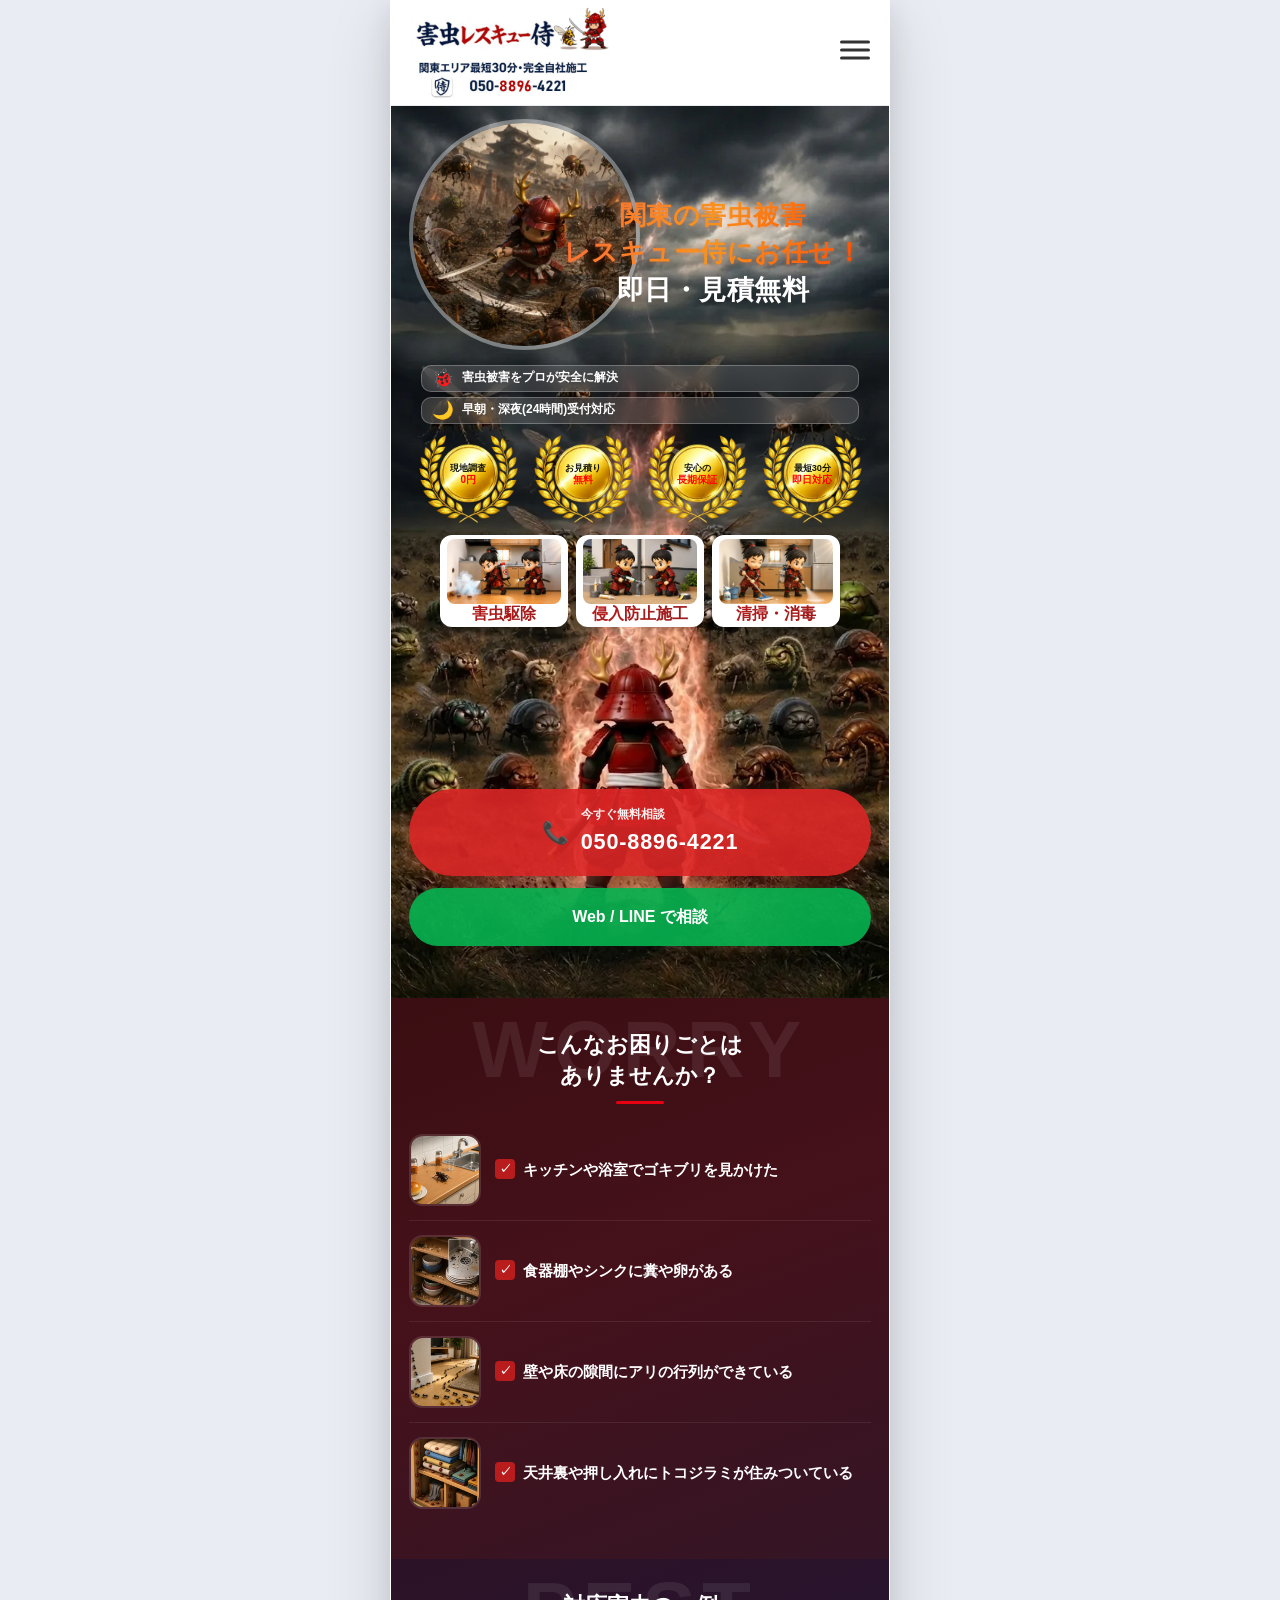
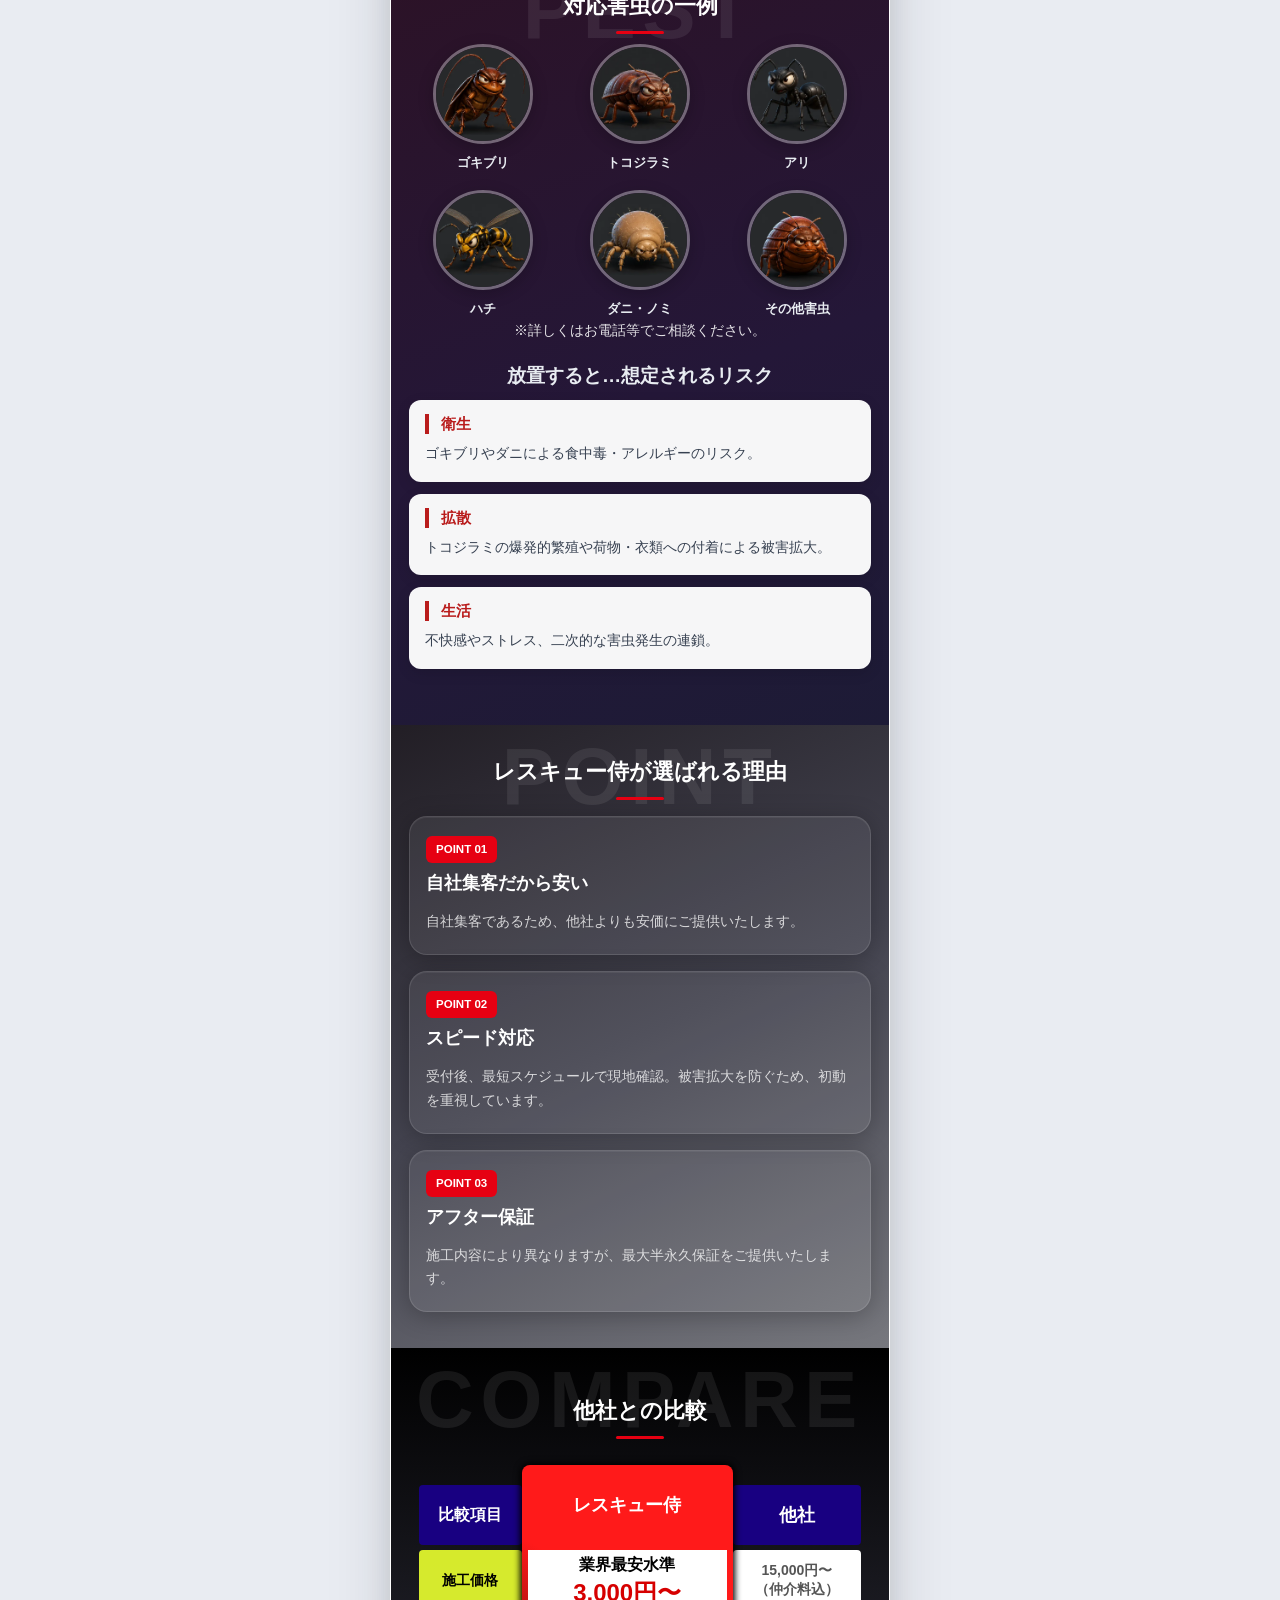
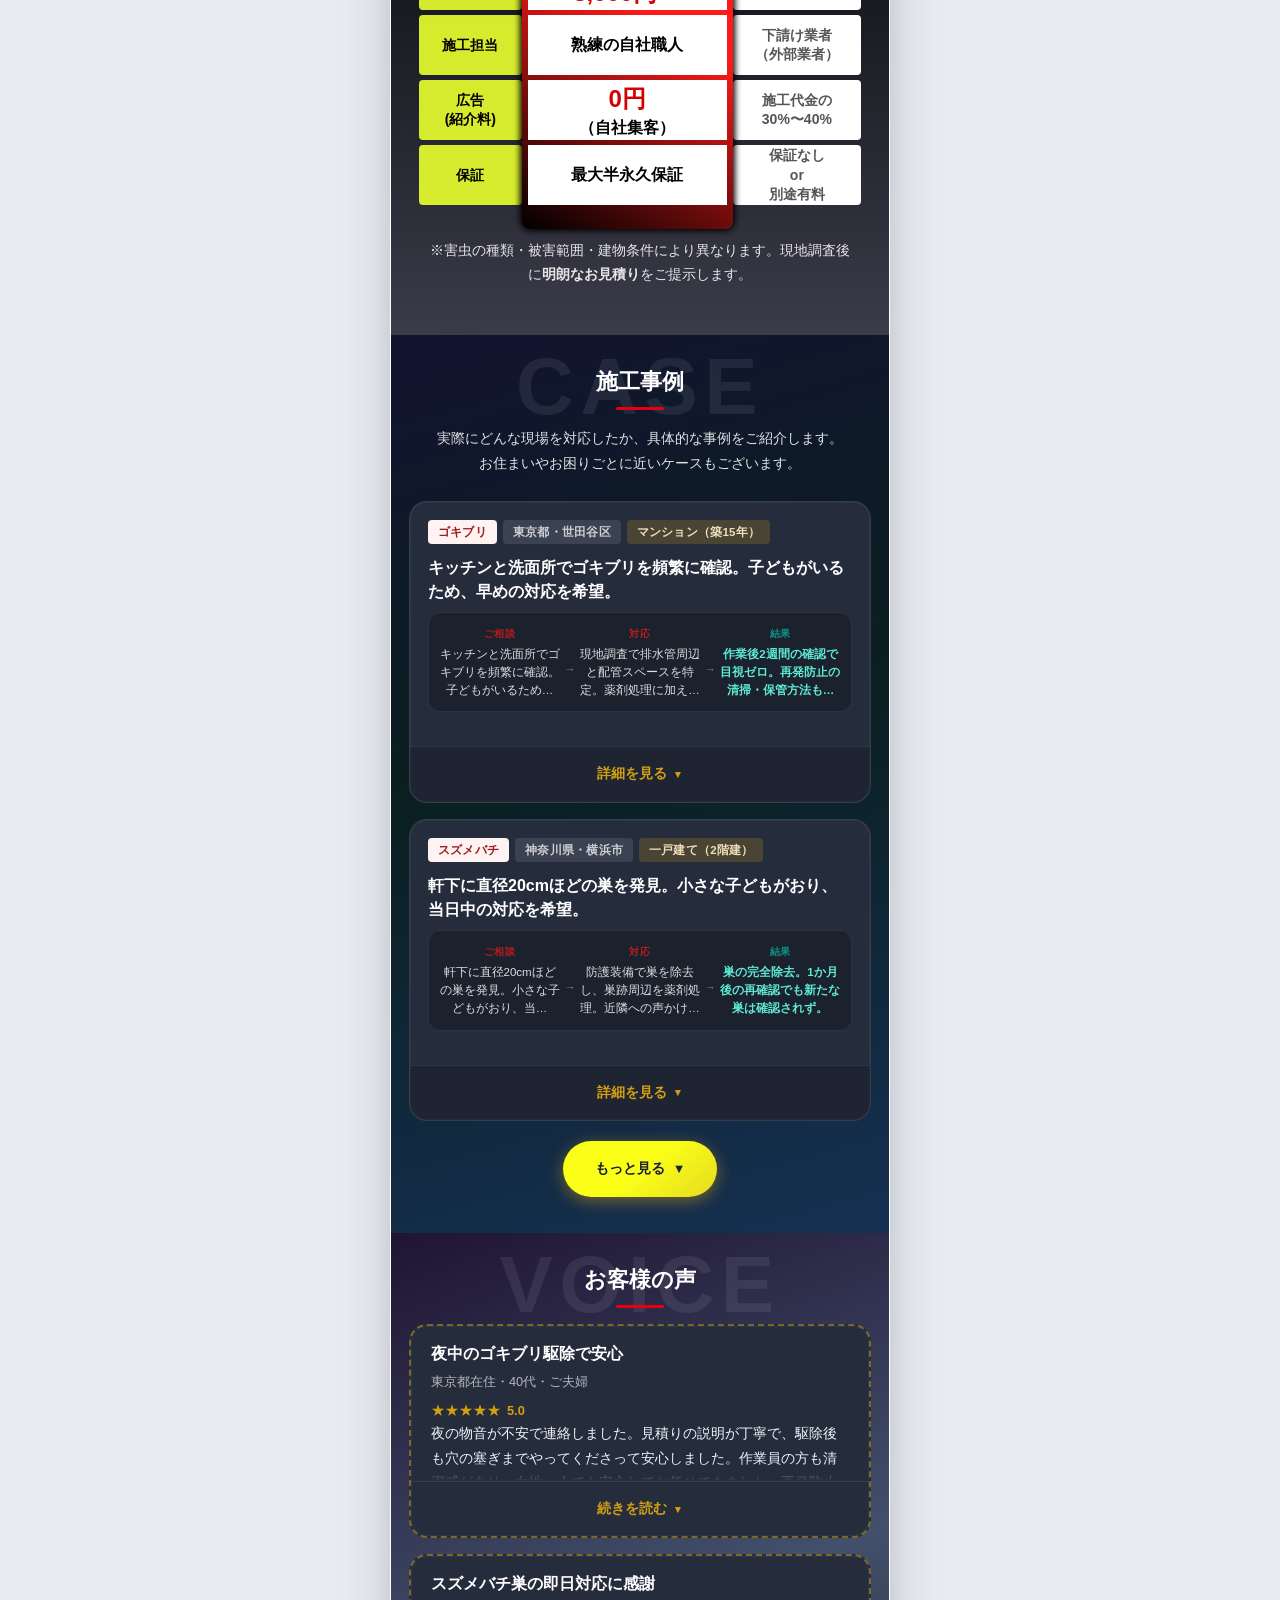
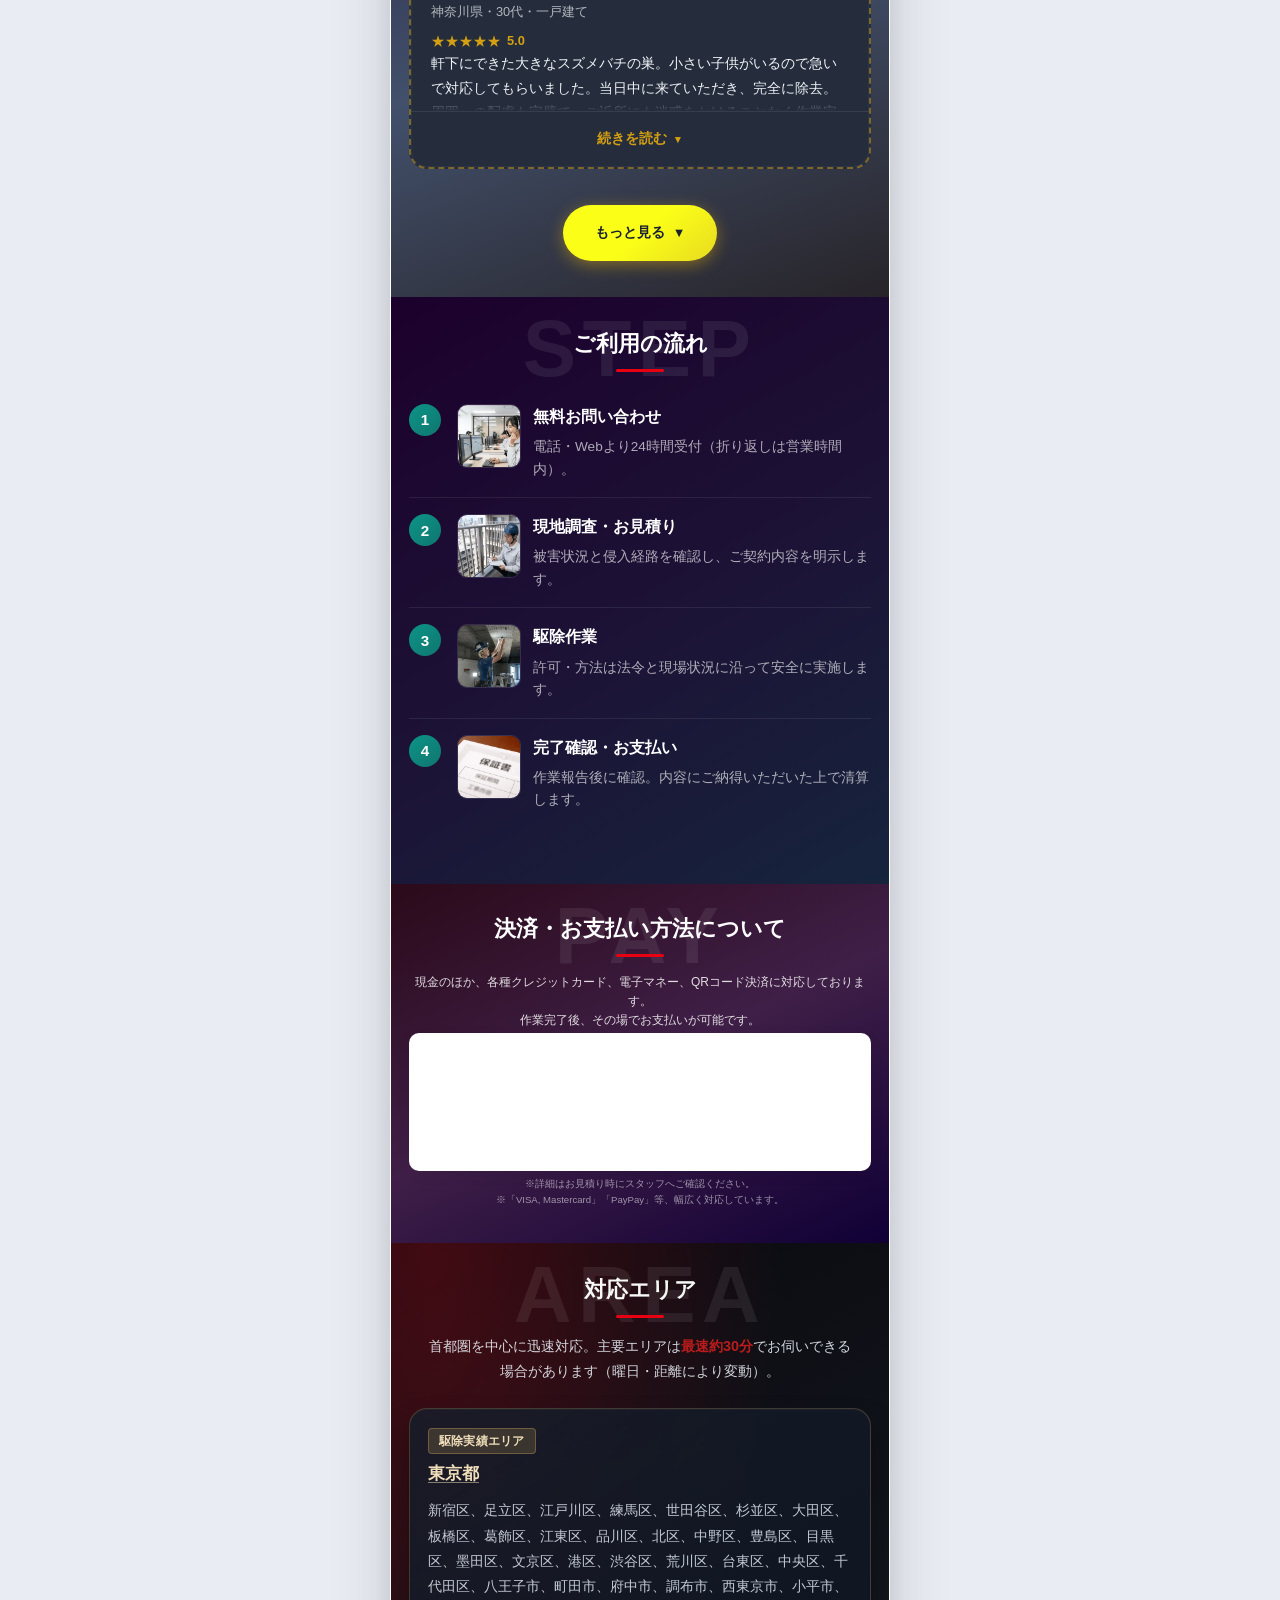
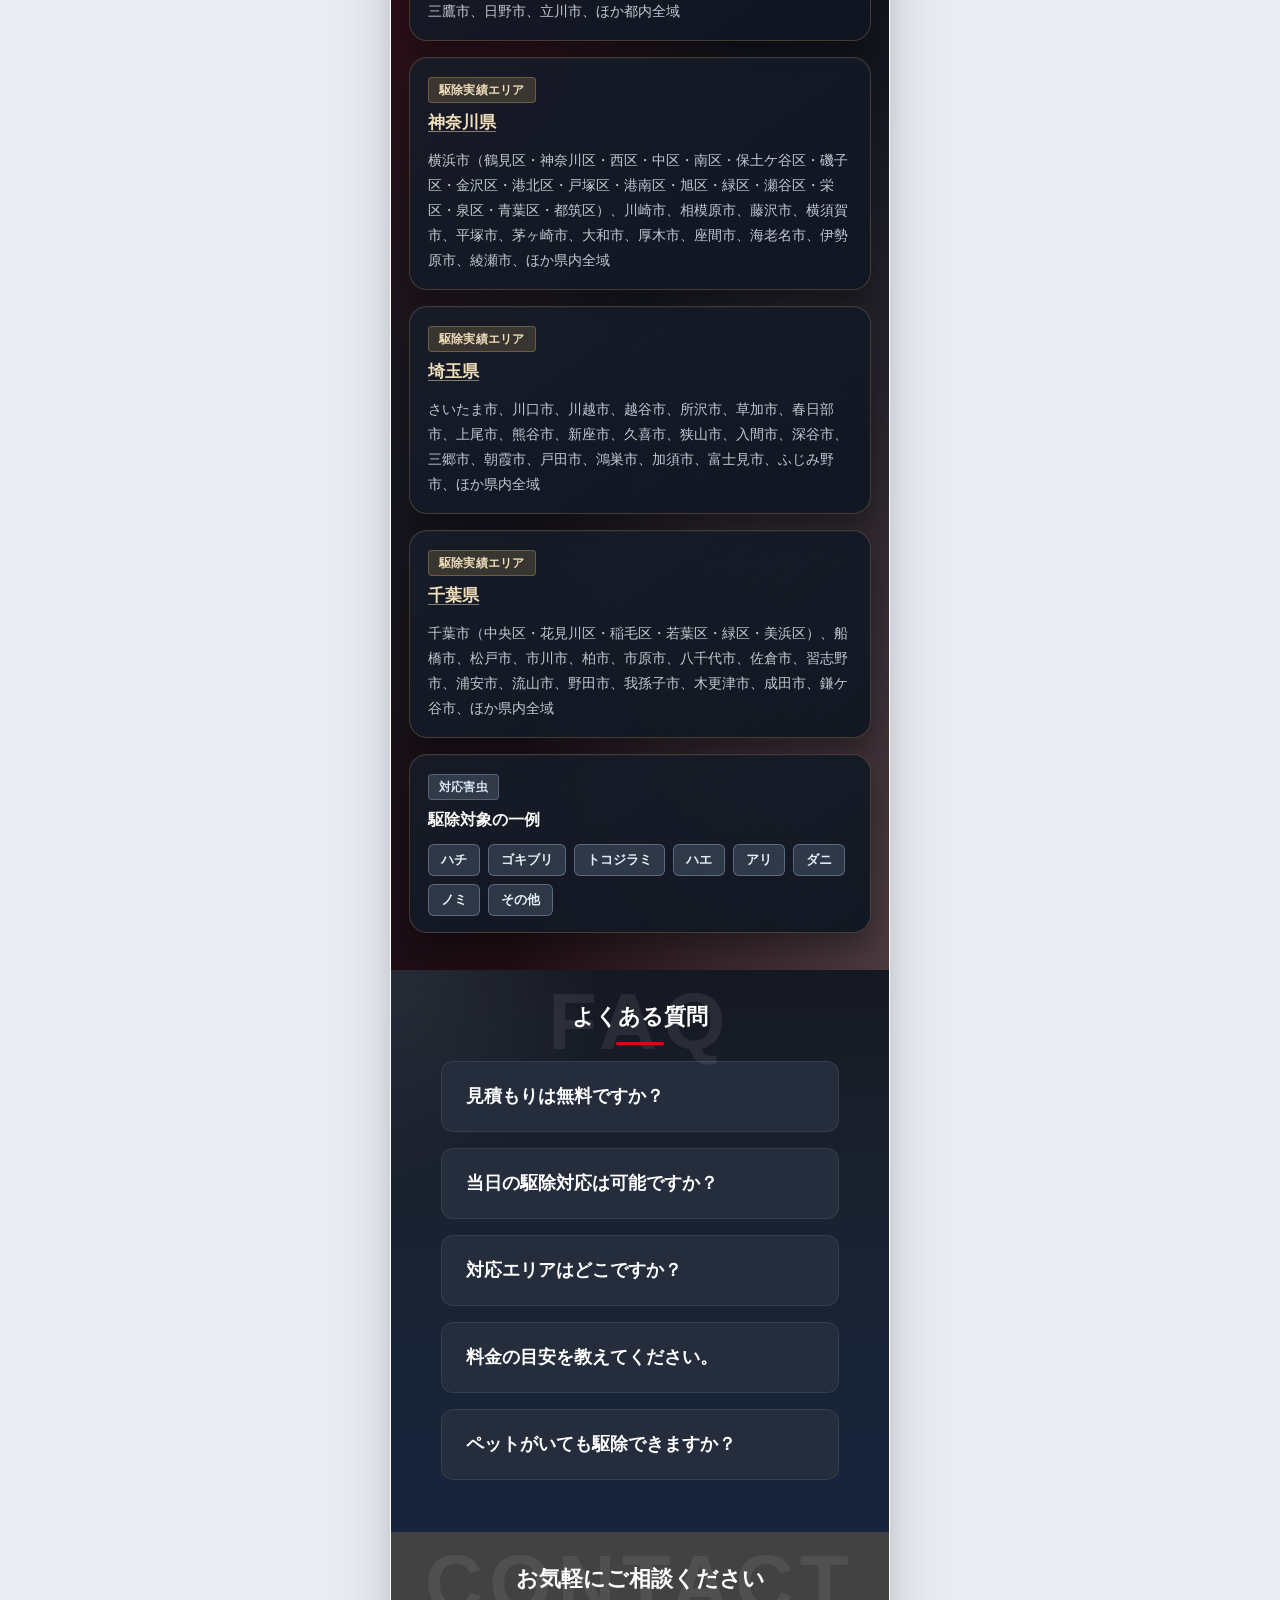
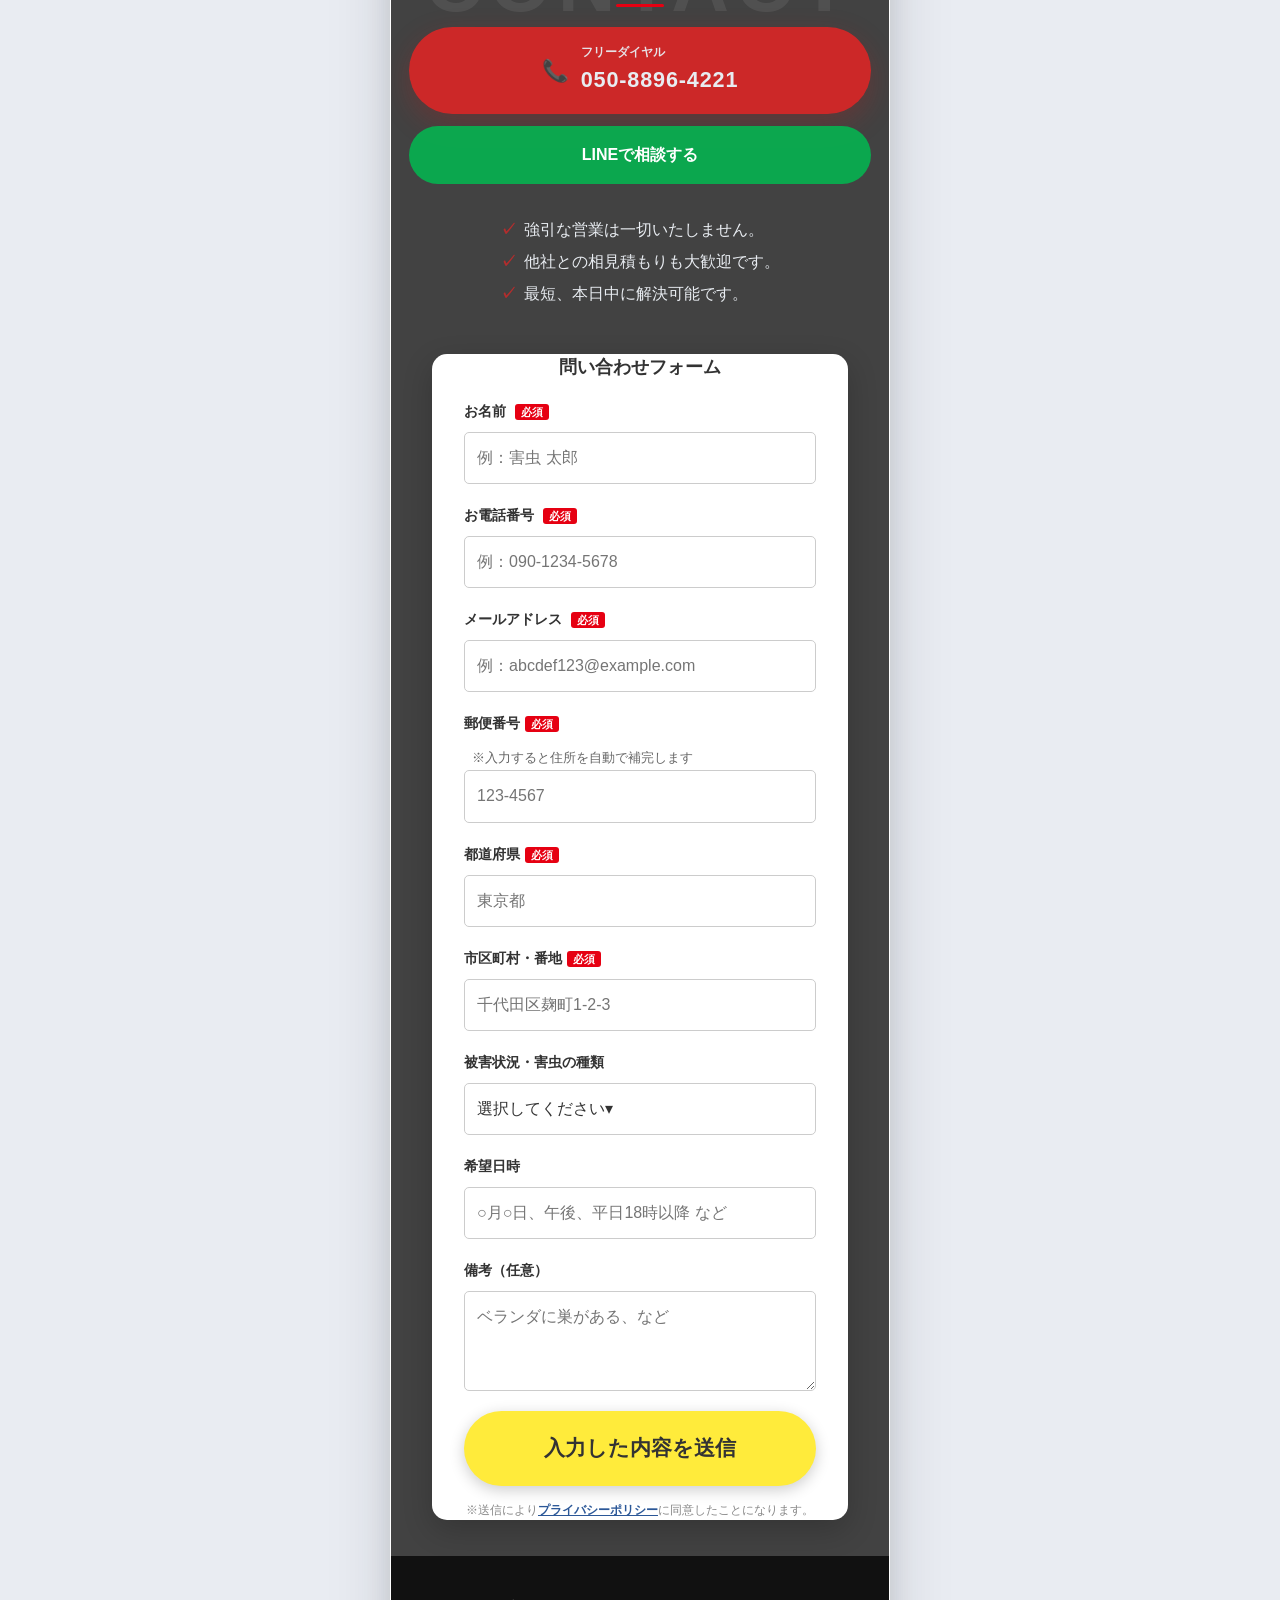
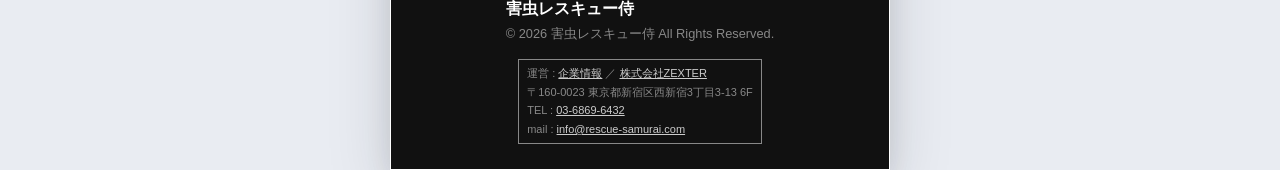
==== commit 8649f315: "cssキャッシュ更新" ====
--- a/index.html
+++ b/index.html
@@ -33,8 +33,8 @@
   <meta name="google-site-verification" content="OtLzrXZd5GJf2v-4jgJWr7L1rKAwX-kP7MHfYGT4nus" />
 
   <link rel="stylesheet" href="css/destyle.css">
-  <link rel="stylesheet" href="css/style.css?ver=1.87">
-  <link rel="stylesheet" href="css/style-min.css?ver=1.87">
+  <link rel="stylesheet" href="css/style.css?ver=1.88">
+  <link rel="stylesheet" href="css/style-min.css?ver=1.88">
 
   <script type="application/ld+json">
 {
@@ -256,7 +256,7 @@
         <li><a href="#voices">お客様の声</a></li>
         <li><a href="#comparison">選ばれる理由</a></li>
         <li><a href="#faq">よくある質問</a></li>
-        <li><a href="https://rescue-samurai.com/company/">会社情報</a></li>
+        <li><a href="https://gaichu-rescue-samurai.com/company/">会社情報</a></li>
         <li><a href="#contact-form" class="sp-nav-cta">お問い合わせフォーム</a></li>
       </ul>
     </nav>
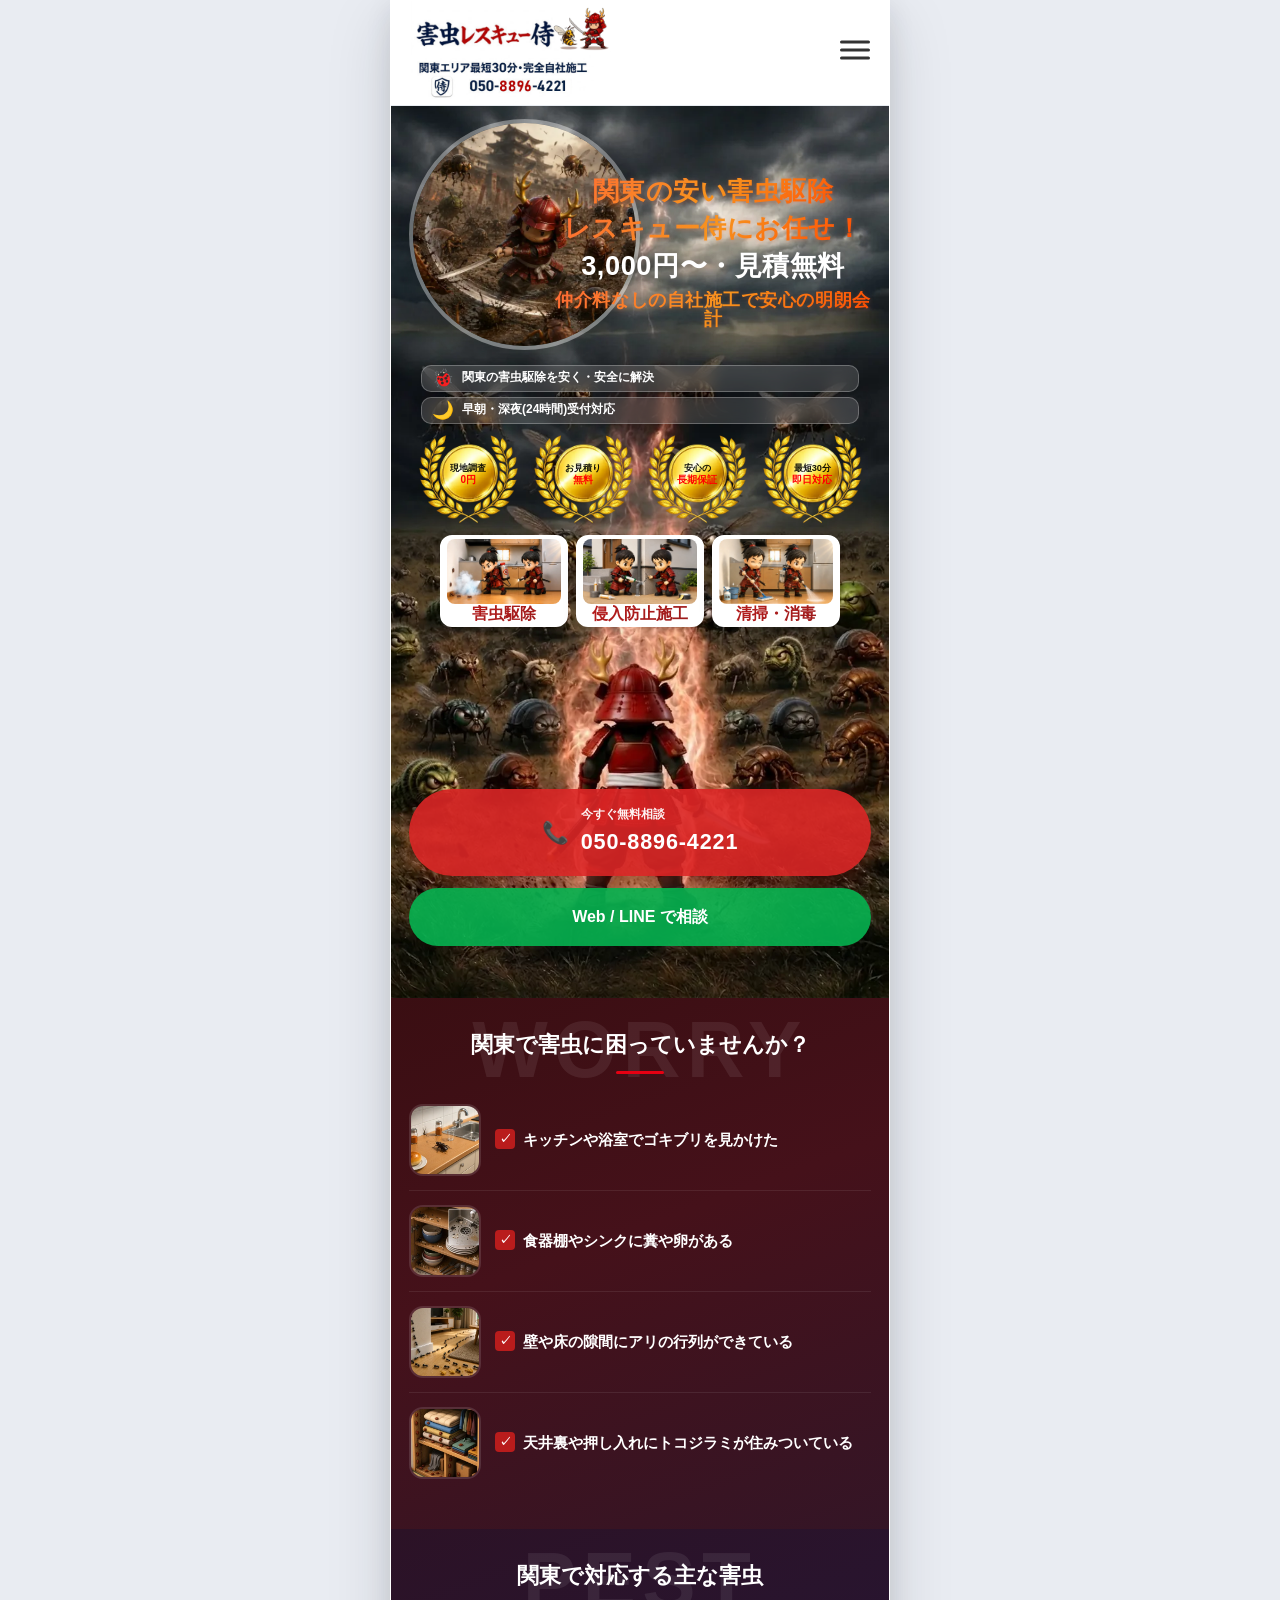
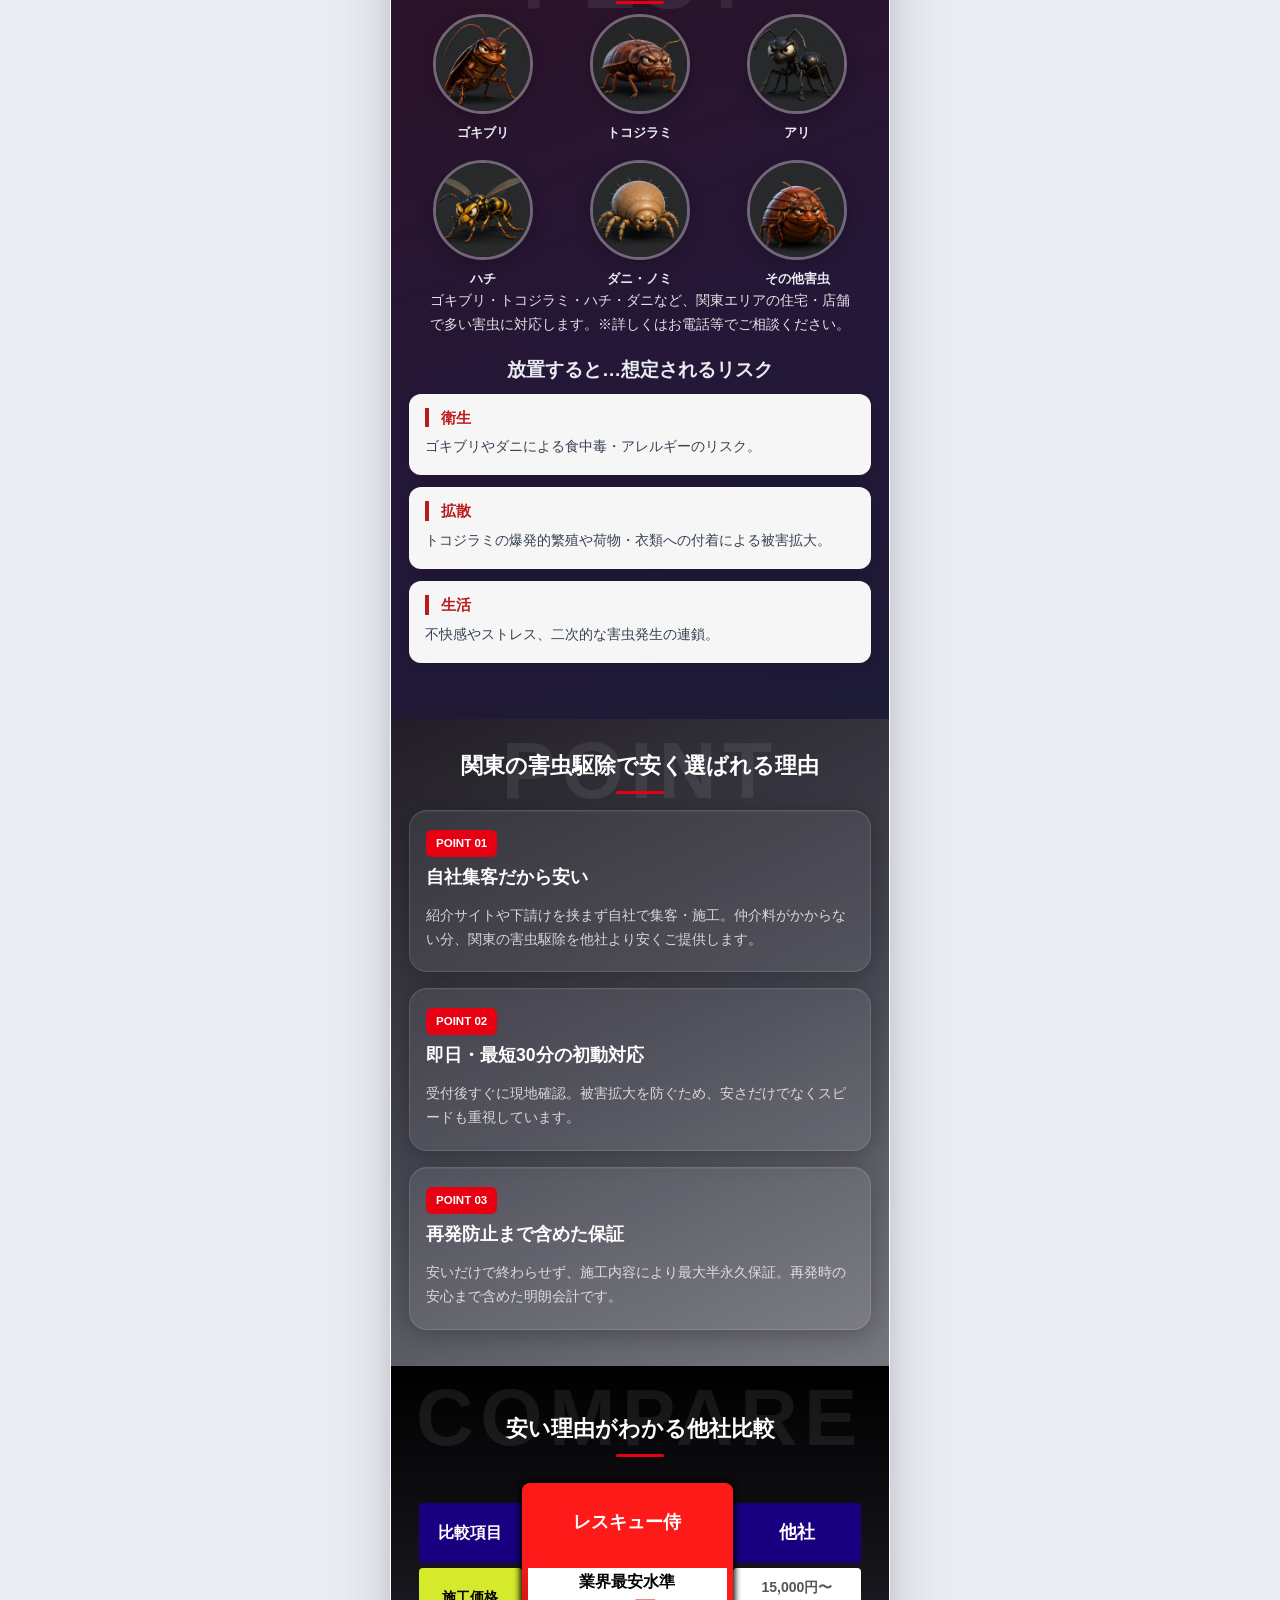
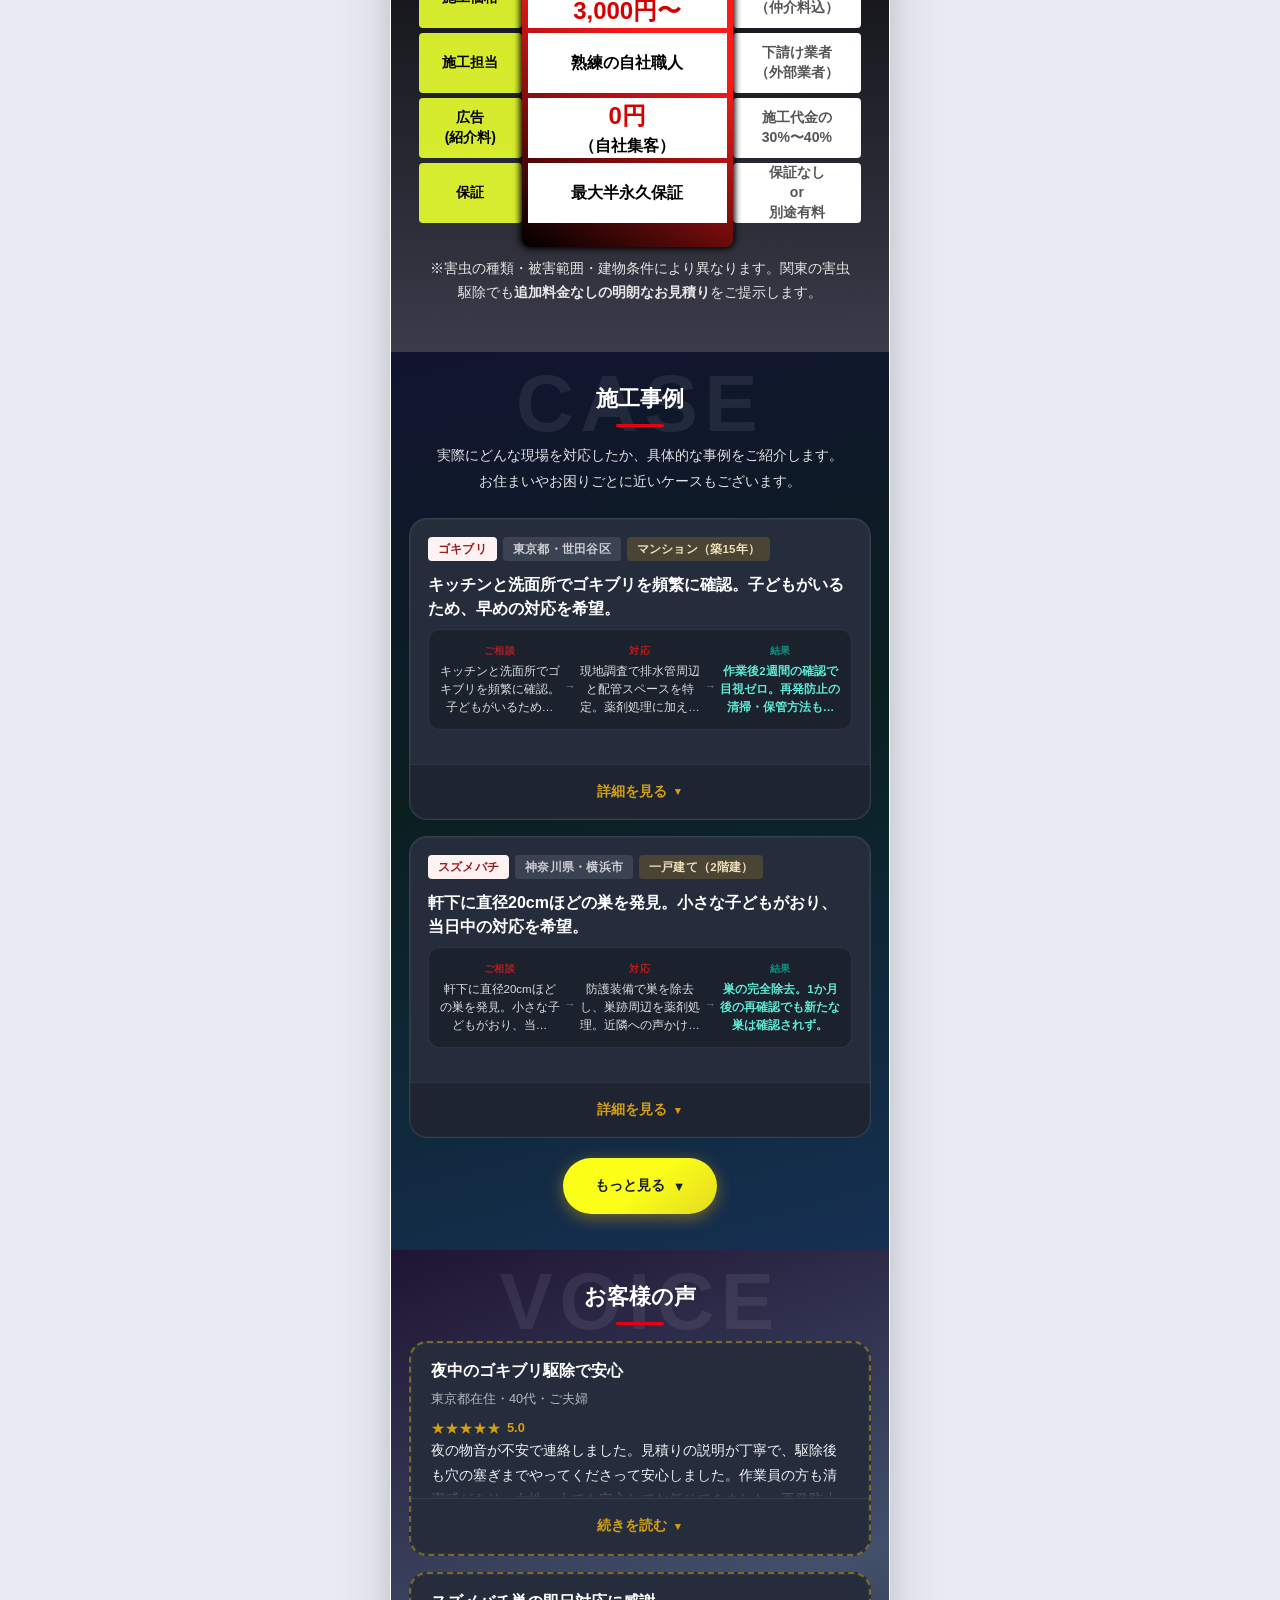
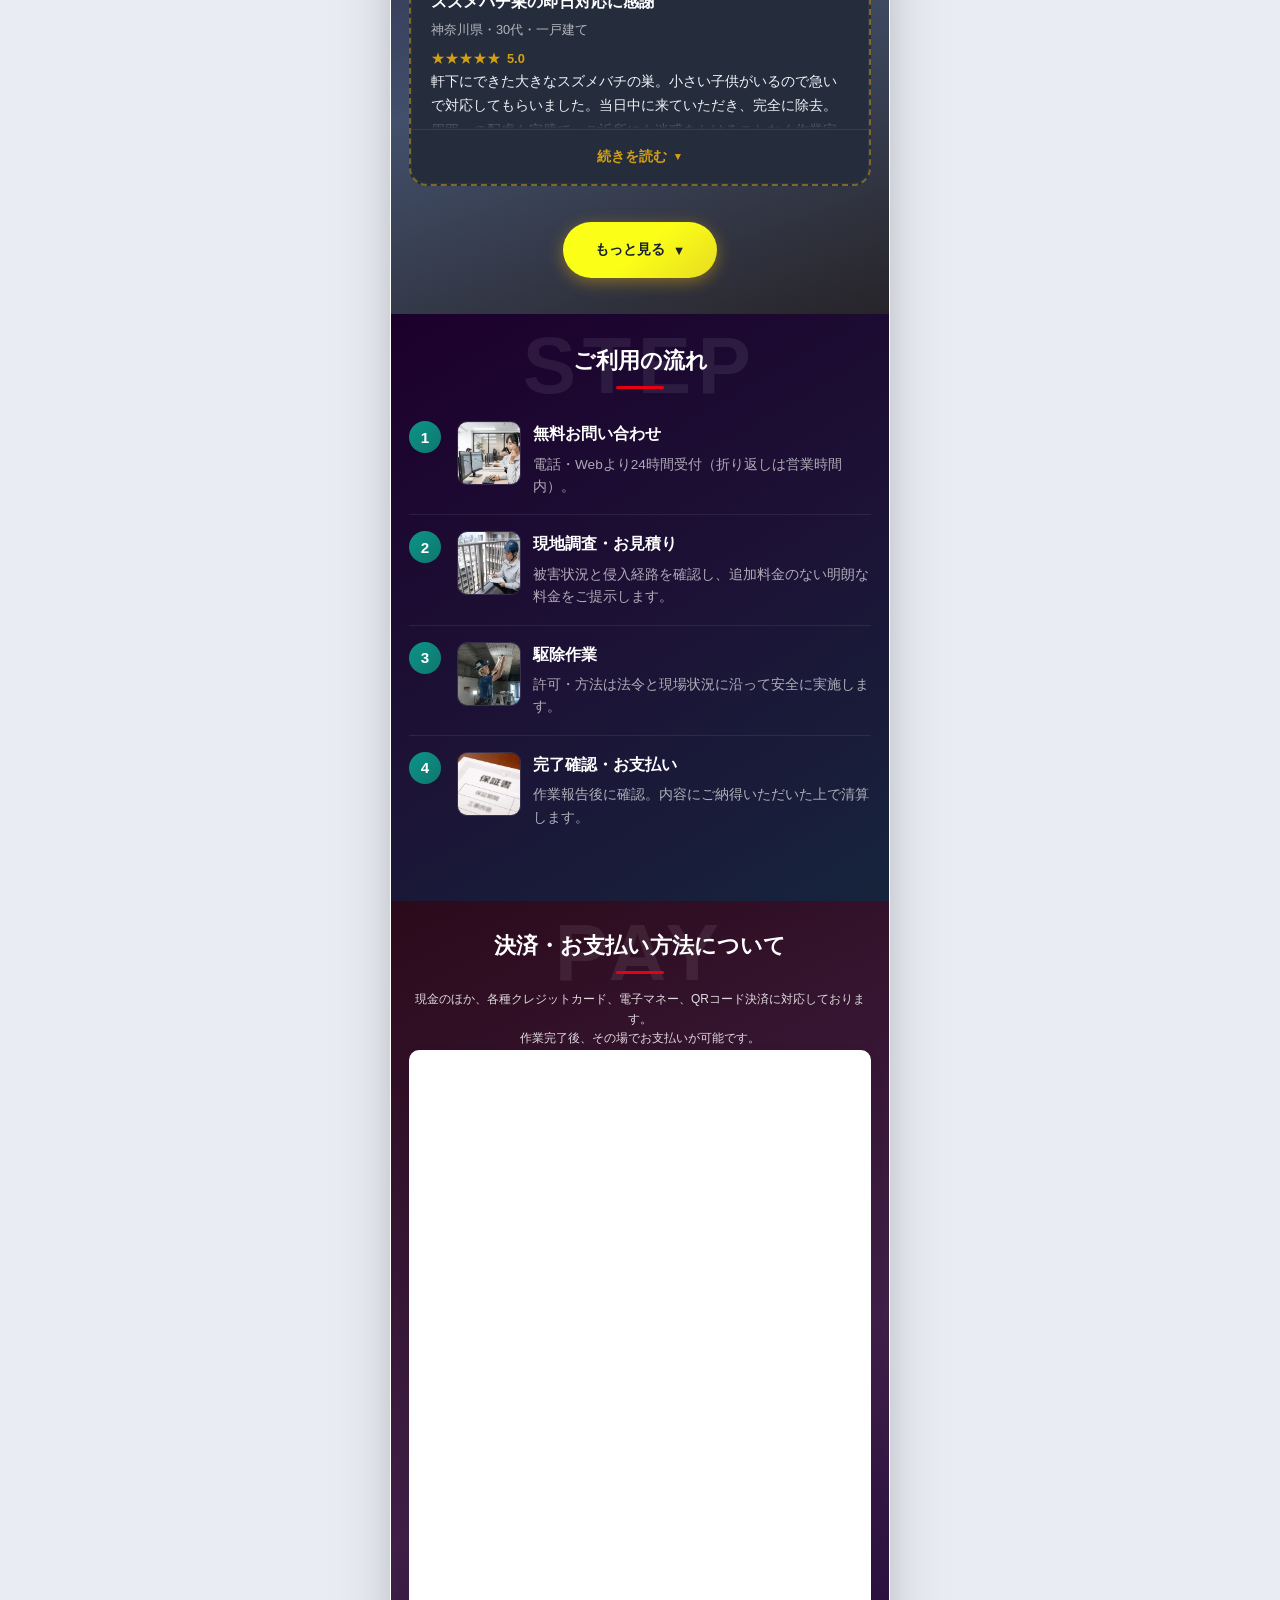
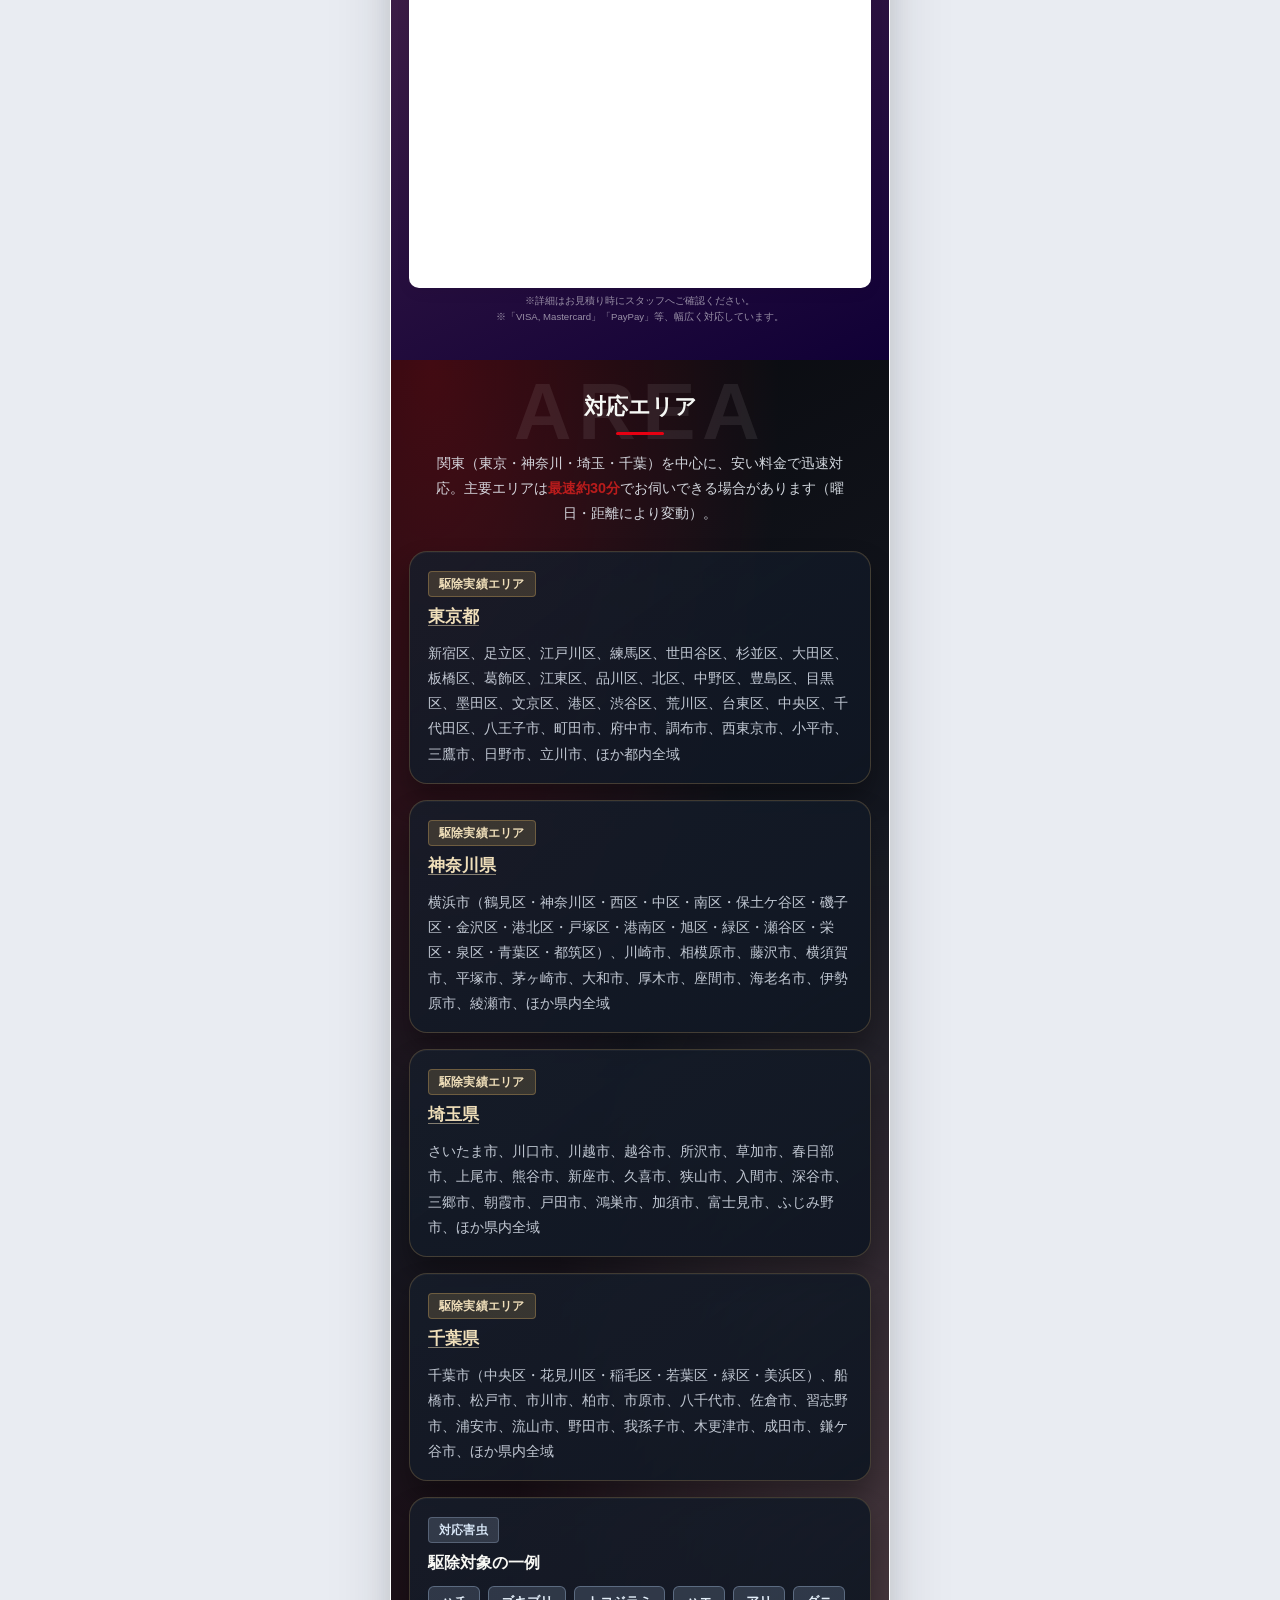
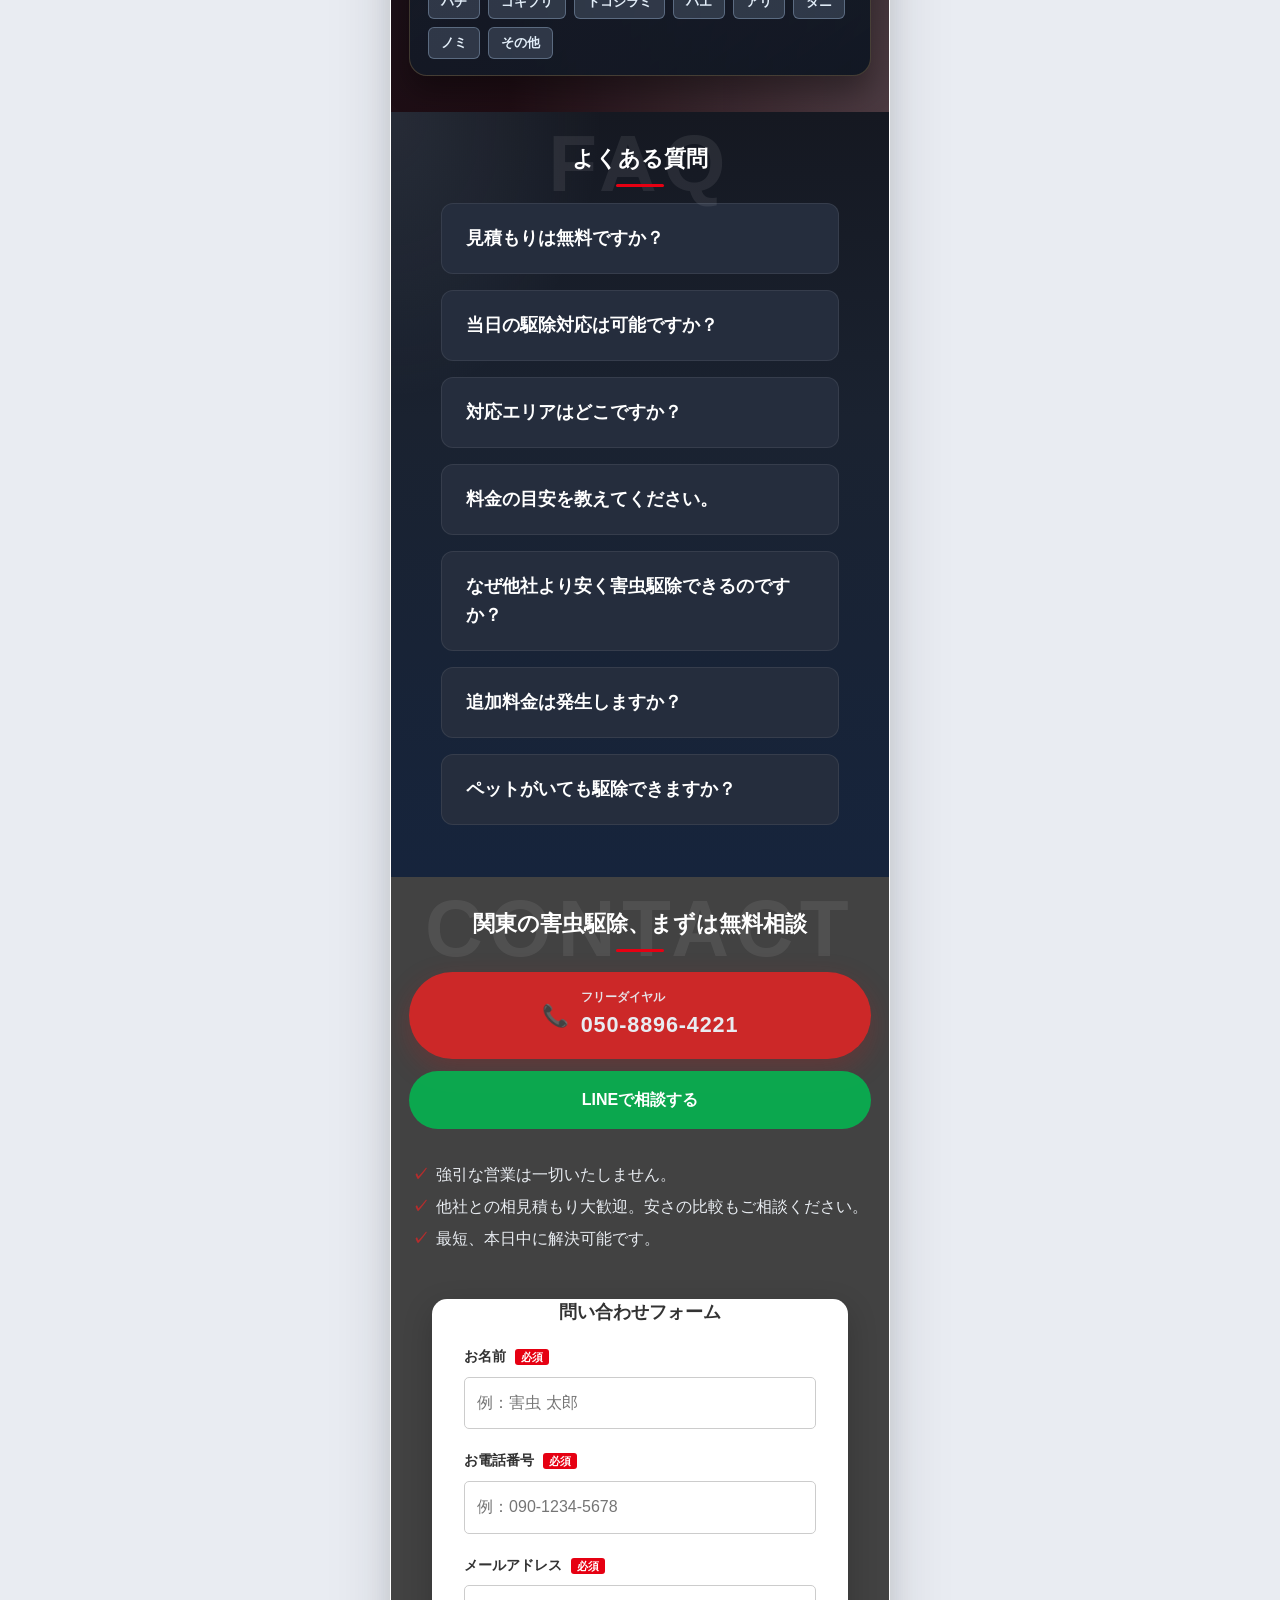
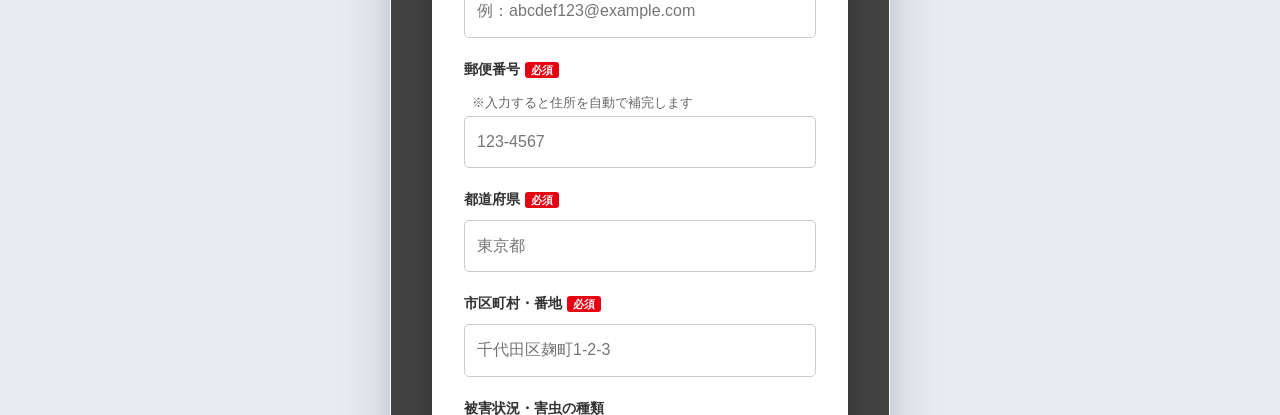
==== commit 1f1fb4a8: "cursorによる調整" ====
--- a/index.html
+++ b/index.html
@@ -6,21 +6,21 @@
   <meta name="viewport" content="width=device-width, initial-scale=1.0">
   <meta name="robots" content="index, follow, max-image-preview:large">
   <link rel="canonical" href="https://gaichu-rescue-samurai.com/">
-  <title>害虫駆除・害虫対策は害虫レスキュー侍｜最短即日・見積無料</title>
+  <title>関東の害虫駆除を安く頼むなら｜害虫レスキュー侍｜3,000円〜・見積無料</title>
   <meta name="description"
-    content="東京・神奈川・埼玉・千葉の害虫駆除なら害虫レスキュー侍。ゴキブリ・トコジラミ・ダニ・ノミなど即日対応、見積0円・24時間受付。自社職人・明朗会計・最大半永久保証。お電話・Webで無料相談。">
+    content="関東（東京・神奈川・埼玉・千葉）の害虫駆除を安く探している方へ。仲介料なしの自社施工で3,000円〜。ゴキブリ・トコジラミ・ダニ・ハチなど即日対応、見積0円・24時間受付。相見積もり歓迎。">
   <meta property="og:type" content="website">
-  <meta property="og:title" content="害虫駆除・害虫対策は害虫レスキュー侍｜最短即日・見積無料">
+  <meta property="og:title" content="関東の害虫駆除を安く頼むなら｜害虫レスキュー侍｜3,000円〜・見積無料">
   <meta property="og:description"
-    content="東京・神奈川・埼玉・千葉の害虫駆除なら害虫レスキュー侍。ゴキブリ・トコジラミ・ダニ・ノミなど即日対応、見積0円・24時間受付。自社職人・明朗会計・最大半永久保証。お電話・Webで無料相談。">
+    content="関東（東京・神奈川・埼玉・千葉）の害虫駆除を安く探している方へ。仲介料なしの自社施工で3,000円〜。ゴキブリ・トコジラミ・ダニ・ハチなど即日対応、見積0円・24時間受付。相見積もり歓迎。">
   <meta property="og:url" content="https://gaichu-rescue-samurai.com/">
   <meta property="og:image" content="https://gaichu-rescue-samurai.com/images/og-image.webp">
   <meta property="og:site_name" content="害虫レスキュー侍">
   <meta property="og:locale" content="ja_JP">
   <meta name="twitter:card" content="summary_large_image">
-  <meta name="twitter:title" content="害虫駆除・害虫対策は害虫レスキュー侍｜最短即日・見積無料">
+  <meta name="twitter:title" content="関東の害虫駆除を安く頼むなら｜害虫レスキュー侍｜3,000円〜・見積無料">
   <meta name="twitter:description"
-    content="東京・神奈川・埼玉・千葉の害虫駆除なら害虫レスキュー侍。ゴキブリ・トコジラミ・ダニ・ノミなど即日対応、見積0円・24時間受付。自社職人・明朗会計・最大半永久保証。お電話・Webで無料相談。">
+    content="関東（東京・神奈川・埼玉・千葉）の害虫駆除を安く探している方へ。仲介料なしの自社施工で3,000円〜。ゴキブリ・トコジラミ・ダニ・ハチなど即日対応、見積0円・24時間受付。相見積もり歓迎。">
   <meta name="twitter:image" content="https://gaichu-rescue-samurai.com/images/og-image.webp">
   <meta name="format-detection" content="address=no">
   <link rel="icon" href="https://gaichu-rescue-samurai.com/images/favicon.ico?v=2.12" sizes="any">
@@ -44,8 +44,8 @@
       "@type": "WebPage",
       "@id": "https://gaichu-rescue-samurai.com/#webpage",
       "url": "https://gaichu-rescue-samurai.com/",
-      "name": "害虫駆除・害虫対策は害虫レスキュー侍｜最短即日・見積無料",
-      "description": "東京・神奈川・埼玉・千葉の害虫駆除なら害虫レスキュー侍。ゴキブリ・トコジラミ・ダニ・ノミなど即日対応、見積0円・24時間受付。自社職人・明朗会計・最大半永久保証。お電話・Webで無料相談。",
+      "name": "関東の害虫駆除を安く頼むなら｜害虫レスキュー侍｜3,000円〜・見積無料",
+      "description": "関東（東京・神奈川・埼玉・千葉）の害虫駆除を安く探している方へ。仲介料なしの自社施工で3,000円〜。ゴキブリ・トコジラミ・ダニ・ハチなど即日対応、見積0円・24時間受付。相見積もり歓迎。",
       "inLanguage": "ja-JP",
       "isPartOf": {
         "@type": "WebSite",
@@ -93,7 +93,7 @@
           "name": "対応エリアはどこですか？",
           "acceptedAnswer": {
             "@type": "Answer",
-            "text": "東京都・神奈川県・埼玉県・千葉県を中心に首都圏で対応しています。"
+            "text": "関東（東京都・神奈川県・埼玉県・千葉県）を中心に対応しています。安い料金での害虫駆除をご希望の方もお気軽にご相談ください。"
           }
         },
         {
@@ -101,7 +101,23 @@
           "name": "料金の目安を教えてください。",
           "acceptedAnswer": {
             "@type": "Answer",
-            "text": "害虫の種類・被害範囲により異なりますが、施工は3,000円〜行っています。料金の目安・他社比較もご覧ください。"
+            "text": "害虫の種類・被害範囲により異なりますが、施工は3,000円〜行っています。関東の害虫駆除を安くご依頼いただけるよう、仲介料のかからない自社施工です。"
+          }
+        },
+        {
+          "@type": "Question",
+          "name": "なぜ他社より安く害虫駆除できるのですか？",
+          "acceptedAnswer": {
+            "@type": "Answer",
+            "text": "紹介サイトや下請けを挟まず自社で集客・施工するため、仲介料（施工代金の30〜40%程度）がかかりません。その分を料金に還元しています。"
+          }
+        },
+        {
+          "@type": "Question",
+          "name": "追加料金は発生しますか？",
+          "acceptedAnswer": {
+            "@type": "Answer",
+            "text": "お見積り後にご納得いただいてからの施工です。勝手に追加請求することはありません。作業内容と金額を事前に明示します。"
           }
         },
         {
@@ -139,7 +155,8 @@
     "latitude": 35.685883,
     "longitude": 139.692841
   },
-  "serviceType": "害虫駆除・害虫対策・糞の清掃、消毒・巣の撤去",
+  "serviceType": "関東の害虫駆除・害虫対策（安い料金・自社施工）・糞の清掃、消毒・巣の撤去",
+  "description": "関東（東京・神奈川・埼玉・千葉）の害虫駆除を安く提供。仲介料なしの自社施工で3,000円〜。",
   "areaServed": [
   { "@type": "State", "name": "東京都" },
   { "@type": "City", "name": "世田谷区" },
@@ -273,9 +290,11 @@
                   decoding="async">
               </div>
               <h1 id="hero-heading" class="hero-title">
-                <span class="hero-title-line hero-title-line--pest">関東の害虫被害</span>
+                <span class="hero-title-line hero-title-line--pest">関東の安い害虫駆除</span>
                 <span class="hero-title-line hero-title-line--pest">レスキュー侍にお任せ！</span>
-                <span class="hero-title-line hero-title-line--urgent">即日・見積無料
+                <span class="hero-title-line hero-title-line--urgent">3,000円〜・見積無料
+                </span>
+                <span class="hero-title-line hero-title-line--under">仲介料なしの自社施工で安心の明朗会計
                 </span>
               </h1>
             </div>
@@ -284,7 +303,7 @@
               <div class="hero__sub-appeal hero__sub-appeal--left">
                 <div class="appeal-item">
                   <span class="appeal-icon">🐞</span>
-                  <span class="appeal-text">害虫被害をプロが安全に解決</span>
+                  <span class="appeal-text">関東の害虫駆除を安く・安全に解決</span>
                 </div>
               </div>
               <div class="hero__sub-appeal hero__sub-appeal--right">
@@ -364,7 +383,7 @@
 
       <section id="onayami" class="section section--sample" aria-labelledby="worries-heading">
         <p class="section__watermark section__watermark--light" aria-hidden="true">WORRY</p>
-        <h2 id="worries-heading" class="section__title section__title--light">こんなお困りごとは<br>ありませんか？</h2>
+        <h2 id="worries-heading" class="section__title section__title--light">関東で害虫に困っていませんか？</h2>
         <ul class="worry-list">
           <li>
             <img class="worry-list__thumb" src="images/kittin.webp" width="80" height="80" alt="キッチンでゴキブリを見かけた様子のイメージ"
@@ -391,7 +410,7 @@
 
       <section id="pests" class="section section--dark pests-gallery" aria-labelledby="pests-heading">
         <p class="section__watermark section__watermark--light" aria-hidden="true">PEST</p>
-        <h2 id="pests-heading" class="section__title section__title--light">対応害虫の一例</h2>
+        <h2 id="pests-heading" class="section__title section__title--light">関東で対応する主な害虫</h2>
 
         <ul class="pest-grid">
           <li>
@@ -432,7 +451,7 @@
           </li>
 
         </ul>
-        <p class="section__lead section__lead--light">※詳しくはお電話等でご相談ください。</p>
+        <p class="section__lead section__lead--light">ゴキブリ・トコジラミ・ハチ・ダニなど、関東エリアの住宅・店舗で多い害虫に対応します。※詳しくはお電話等でご相談ください。</p>
         <h2 class="title-risk">放置すると…想定されるリスク</h2>
         <ul class="risk-list">
           <li class="risk-card">
@@ -451,26 +470,26 @@
       </section>
       <section id="comparison" class="section features" aria-labelledby="features-heading">
         <p class="section__watermark" aria-hidden="true">POINT</p>
-        <h2 id="features-heading" class="section__title">レスキュー侍が選ばれる理由</h2>
+        <h2 id="features-heading" class="section__title">関東の害虫駆除で安く選ばれる理由</h2>
         <article class="feature-card">
           <p class="feature-card__label">POINT 01</p>
           <h3 class="feature-card__title">自社集客だから安い</h3>
-          <p class="feature-card__text">自社集客であるため、他社よりも安価にご提供いたします。</p>
+          <p class="feature-card__text">紹介サイトや下請けを挟まず自社で集客・施工。仲介料がかからない分、関東の害虫駆除を他社より安くご提供します。</p>
         </article>
         <article class="feature-card">
           <p class="feature-card__label">POINT 02</p>
-          <h3 class="feature-card__title">スピード対応</h3>
-          <p class="feature-card__text">受付後、最短スケジュールで現地確認。被害拡大を防ぐため、初動を重視しています。</p>
+          <h3 class="feature-card__title">即日・最短30分の初動対応</h3>
+          <p class="feature-card__text">受付後すぐに現地確認。被害拡大を防ぐため、安さだけでなくスピードも重視しています。</p>
         </article>
         <article class="feature-card">
           <p class="feature-card__label">POINT 03</p>
-          <h3 class="feature-card__title">アフター保証</h3>
-          <p class="feature-card__text">施工内容により異なりますが、最大半永久保証をご提供いたします。</p>
+          <h3 class="feature-card__title">再発防止まで含めた保証</h3>
+          <p class="feature-card__text">安いだけで終わらせず、施工内容により最大半永久保証。再発時の安心まで含めた明朗会計です。</p>
         </article>
       </section>
       <section id="compare-table" class="section compare compare--ref" aria-labelledby="compare-heading">
         <p class="section__watermark section__watermark--light" aria-hidden="true">COMPARE</p>
-        <h2 id="compare-heading" class="section__title section__title--light">他社との比較</h2>
+        <h2 id="compare-heading" class="section__title section__title--light">安い理由がわかる他社比較</h2>
         <div class="comparison-table" aria-hidden="true">
           <div class="column col-yellow">
             <div class="cell header-gray-label">比較項目</div>
@@ -507,7 +526,7 @@
             <div class="cell content-gray">保証なし<br>or<br>別途有料</div>
           </div>
         </div>
-        <p class="section__lead section__lead--light">※害虫の種類・被害範囲・建物条件により異なります。現地調査後に<strong>明朗なお見積り</strong>をご提示します。
+        <p class="section__lead section__lead--light">※害虫の種類・被害範囲・建物条件により異なります。関東の害虫駆除でも<strong>追加料金なしの明朗なお見積り</strong>をご提示します。
         </p>
       </section>
 
@@ -1169,7 +1188,7 @@
             <img src="images/flow2.webp" width="120" height="120" alt="現地調査・お見積り" loading="lazy" decoding="async">
             <div>
               <h3>現地調査・お見積り</h3>
-              <p>被害状況と侵入経路を確認し、ご契約内容を明示します。</p>
+              <p>被害状況と侵入経路を確認し、追加料金のない明朗な料金をご提示します。</p>
             </div>
           </li>
           <li class="step-list__item">
@@ -1213,7 +1232,7 @@
       <section id="area-map" class="section section--map area-map" aria-labelledby="area-heading">
         <p class="section__watermark" aria-hidden="true">AREA</p>
         <h2 id="area-heading" class="section__title">対応エリア</h2>
-        <p class="section__lead area-map__lead">首都圏を中心に迅速対応。主要エリアは<strong>最速約30分</strong>でお伺いできる場合があります（曜日・距離により変動）。</p>
+        <p class="section__lead area-map__lead">関東（東京・神奈川・埼玉・千葉）を中心に、安い料金で迅速対応。主要エリアは<strong>最速約30分</strong>でお伺いできる場合があります（曜日・距離により変動）。</p>
 
         <div class="area-grid">
           <article class="area-card">
@@ -1290,13 +1309,25 @@
             <summary>
               <h3>対応エリアはどこですか？</h3>
             </summary>
-            <p><strong>東京都・神奈川県・埼玉県・千葉県</strong>を中心に首都圏で対応しています。<a href="#area-map">対応エリアの詳細はこちら</a>。</p>
+            <p><strong>関東（東京都・神奈川県・埼玉県・千葉県）</strong>を中心に対応しています。安い料金での害虫駆除をご希望の方もお気軽に。<a href="#area-map">対応エリアの詳細はこちら</a>。</p>
           </details>
           <details class="faq-item">
             <summary>
               <h3>料金の目安を教えてください。</h3>
             </summary>
-            <p>害虫の種類・被害範囲により異なりますが、施工は<strong>3,000円〜</strong>行っています。<a href="#compare-table">料金の目安・他社比較</a>もご覧ください。</p>
+            <p>害虫の種類・被害範囲により異なりますが、施工は<strong>3,000円〜</strong>。関東の害虫駆除を安くご依頼いただけるよう、仲介料のない自社施工です。<a href="#compare-table">料金の目安・他社比較</a>もご覧ください。</p>
+          </details>
+          <details class="faq-item">
+            <summary>
+              <h3>なぜ他社より安く害虫駆除できるのですか？</h3>
+            </summary>
+            <p>紹介サイトや下請けを挟まず<strong>自社で集客・施工</strong>するため、仲介料（施工代金の30〜40%程度）がかかりません。その分を料金に還元しています。</p>
+          </details>
+          <details class="faq-item">
+            <summary>
+              <h3>追加料金は発生しますか？</h3>
+            </summary>
+            <p>お見積り後にご納得いただいてからの施工です。<strong>勝手に追加請求することはありません</strong>。作業内容と金額を事前に明示します。</p>
           </details>
           <details class="faq-item">
             <summary>
@@ -1309,7 +1340,7 @@
 
       <section id="contact-form" class="section section--dark contact-banner" aria-labelledby="contact-heading">
         <p class="section__watermark section__watermark--light" aria-hidden="true">CONTACT</p>
-        <h2 id="contact-heading" class="section__title section__title--light">お気軽にご相談ください</h2>
+        <h2 id="contact-heading" class="section__title section__title--light">関東の害虫駆除、まずは無料相談</h2>
         <a class="btn btn--primary btn--block" href="tel:050-8896-4221">
           <span class="btn__icon" aria-hidden="true">📞</span>
           <span class="btn__label">
@@ -1321,7 +1352,7 @@
         <div class="contact-points-wrapper">
           <ul class="contact-points">
             <li>強引な営業は一切いたしません。</li>
-            <li>他社との相見積もりも大歓迎です。</li>
+            <li>他社との相見積もり大歓迎。安さの比較もご相談ください。</li>
             <li>最短、本日中に解決可能です。</li>
           </ul>
         </div>
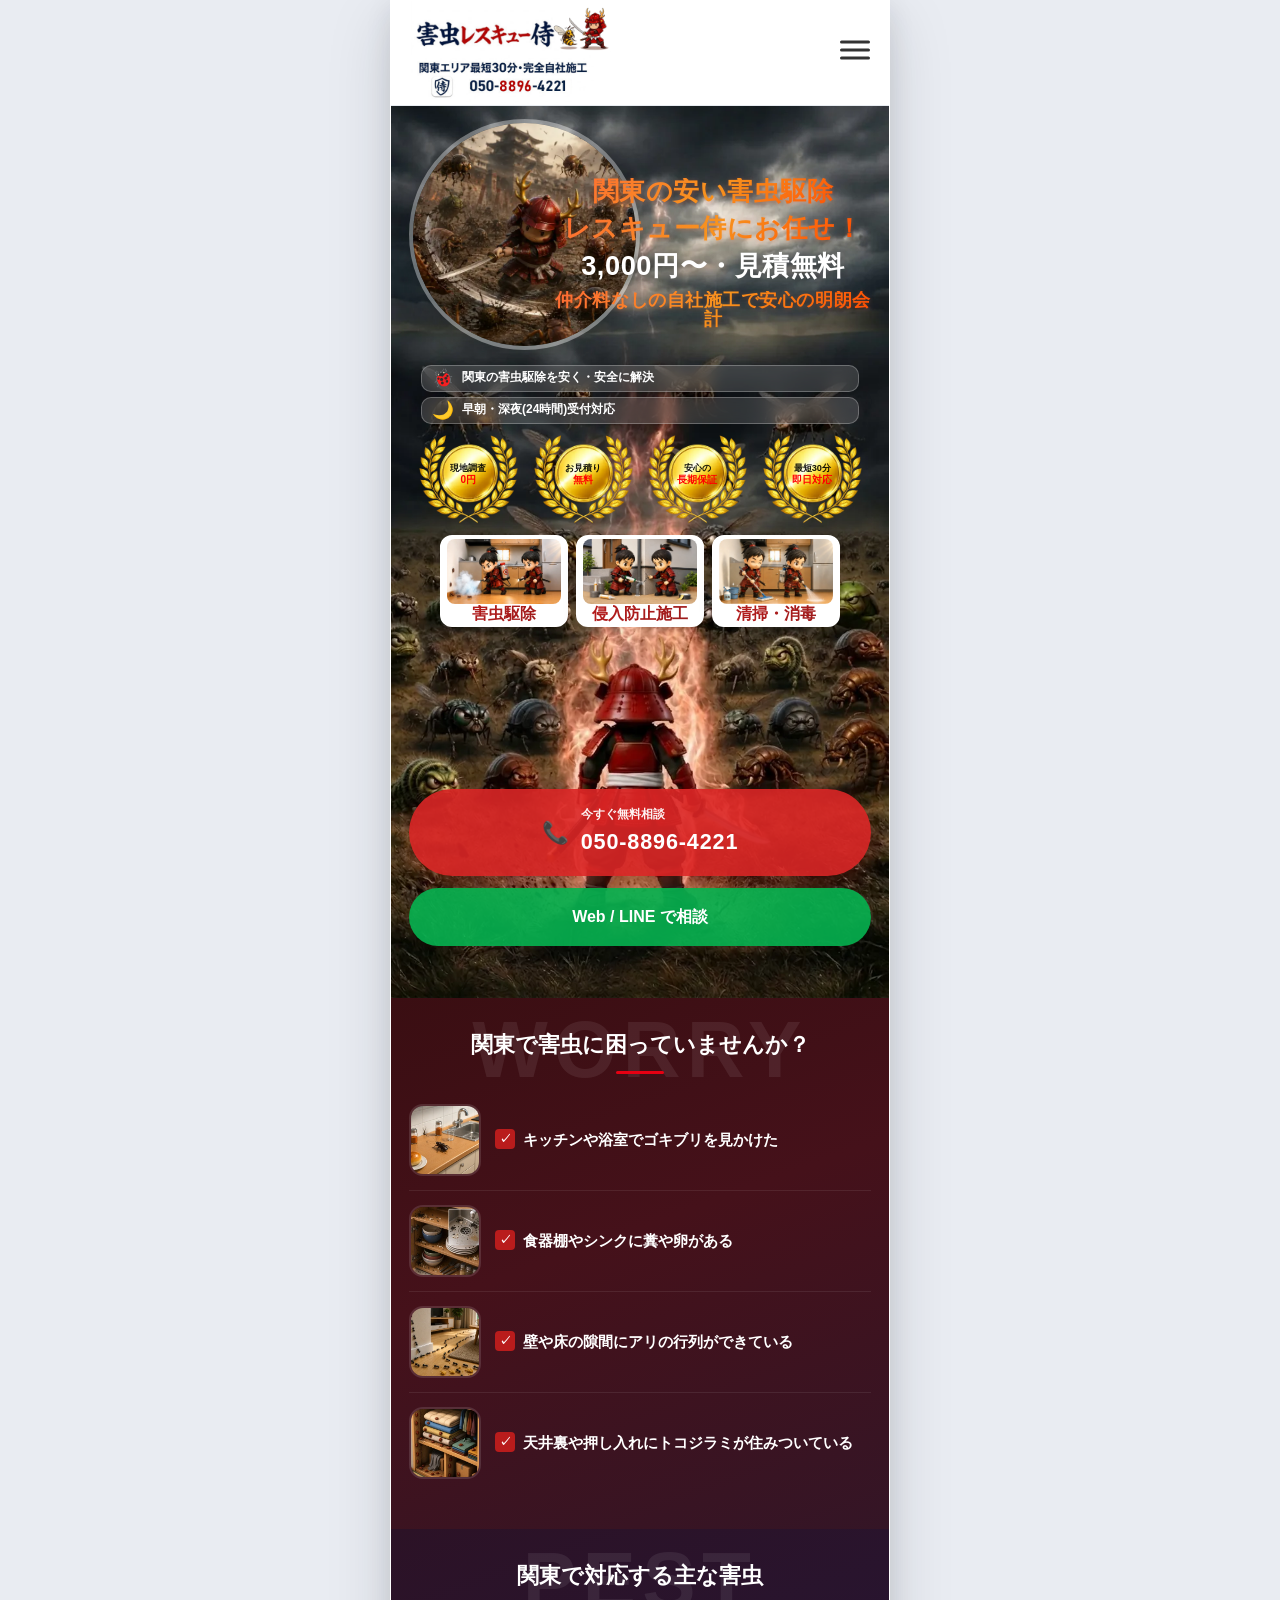
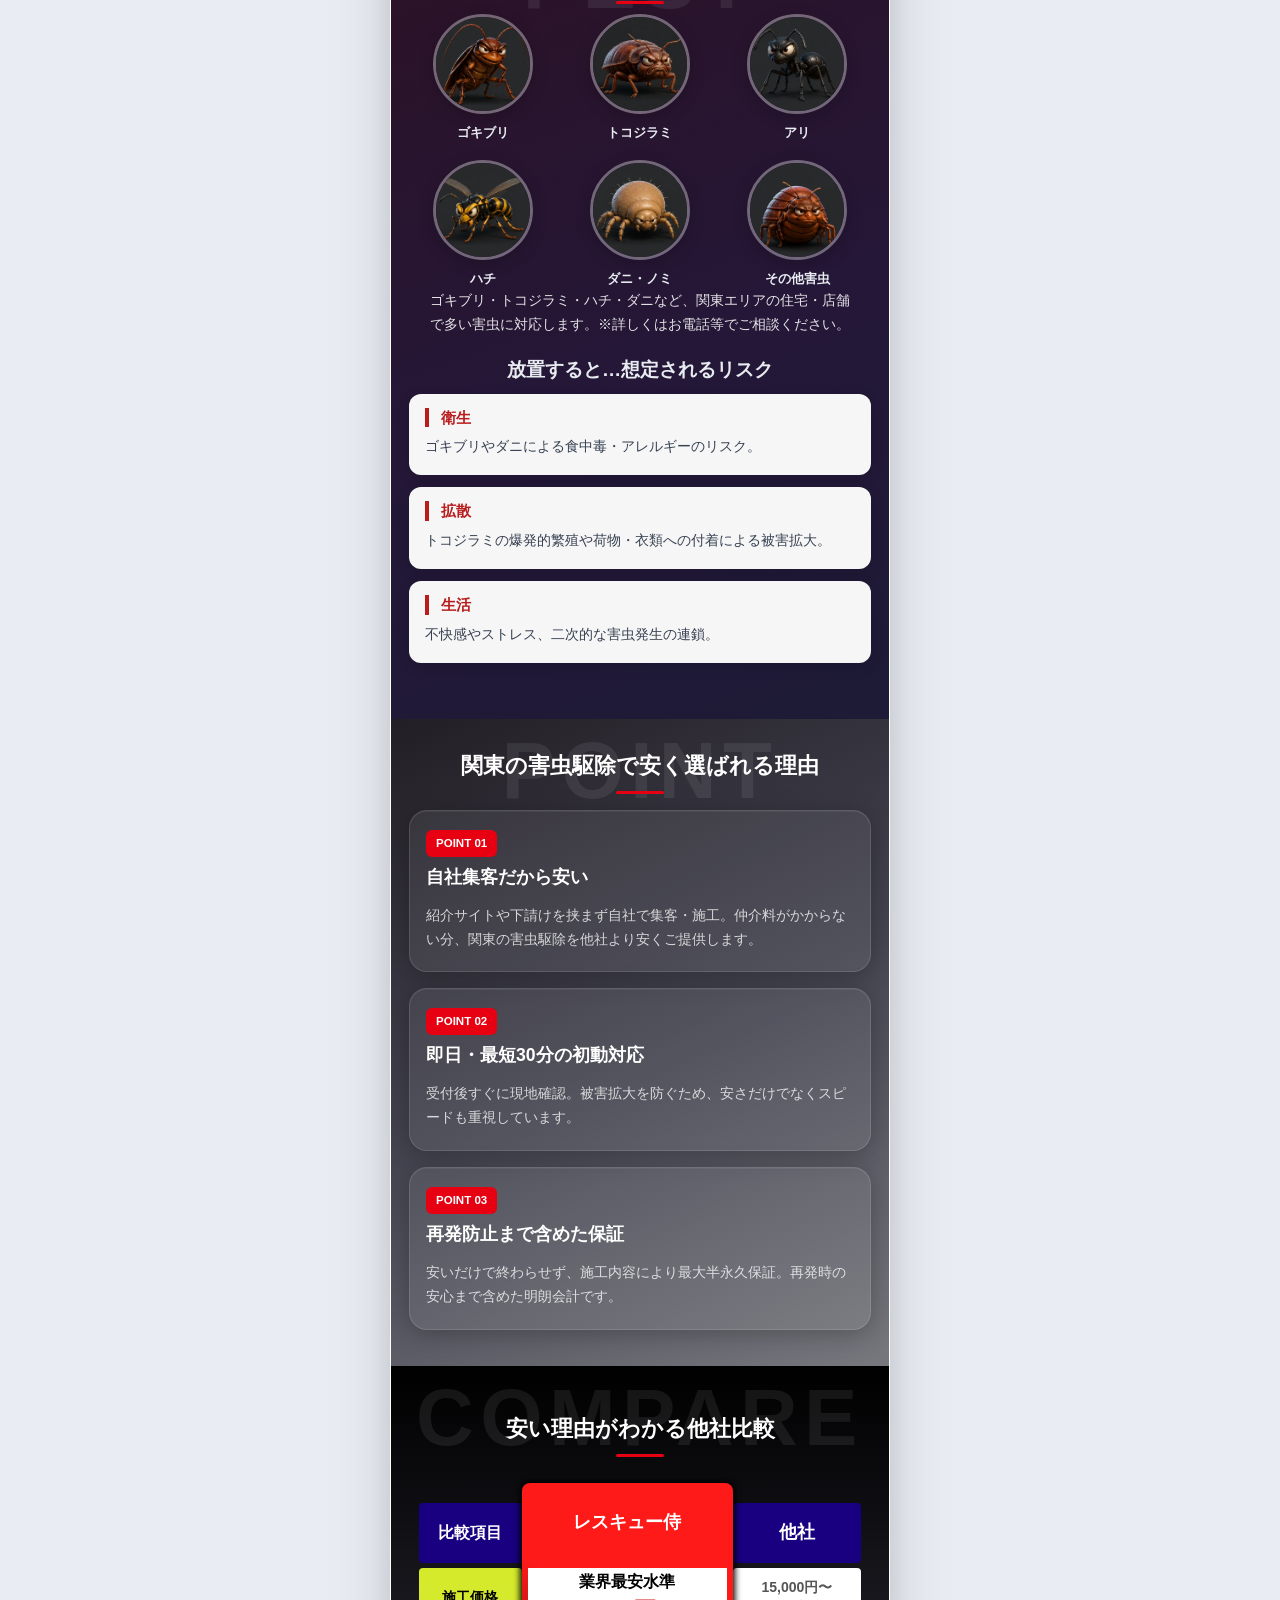
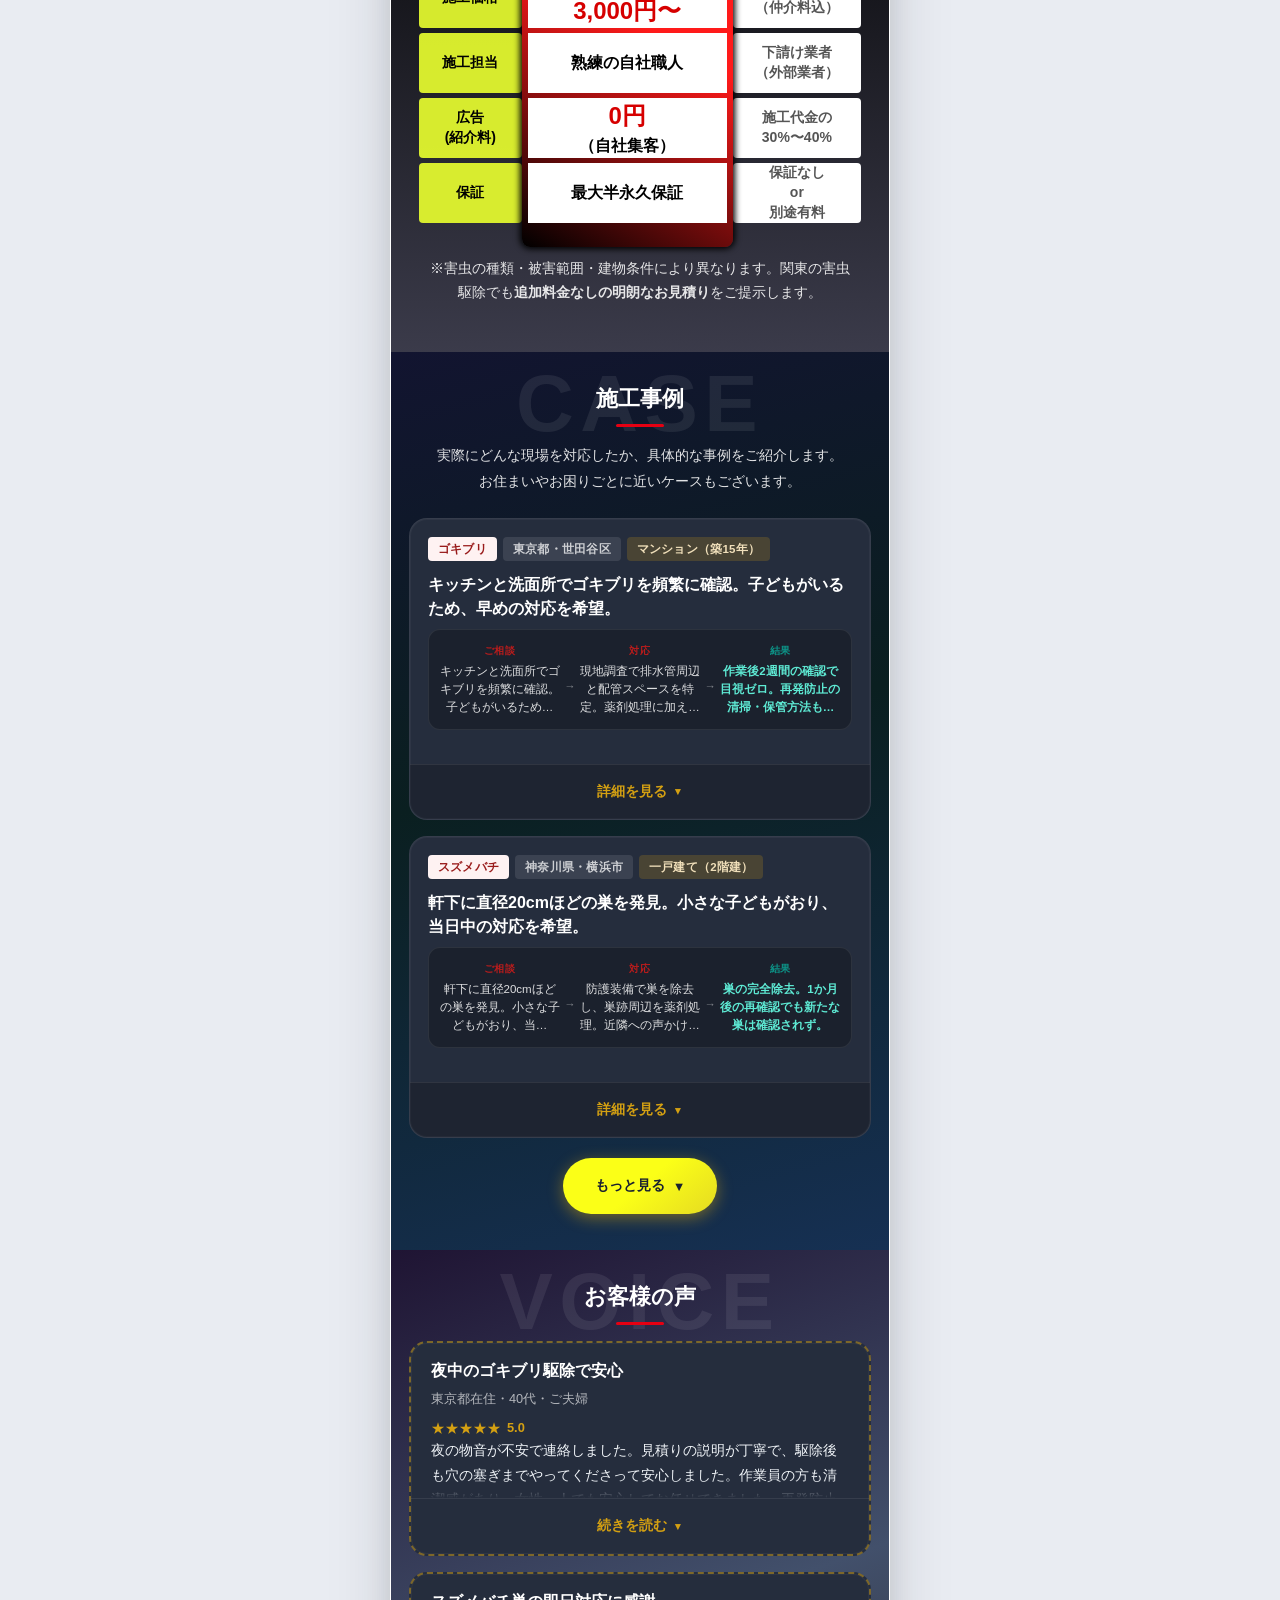
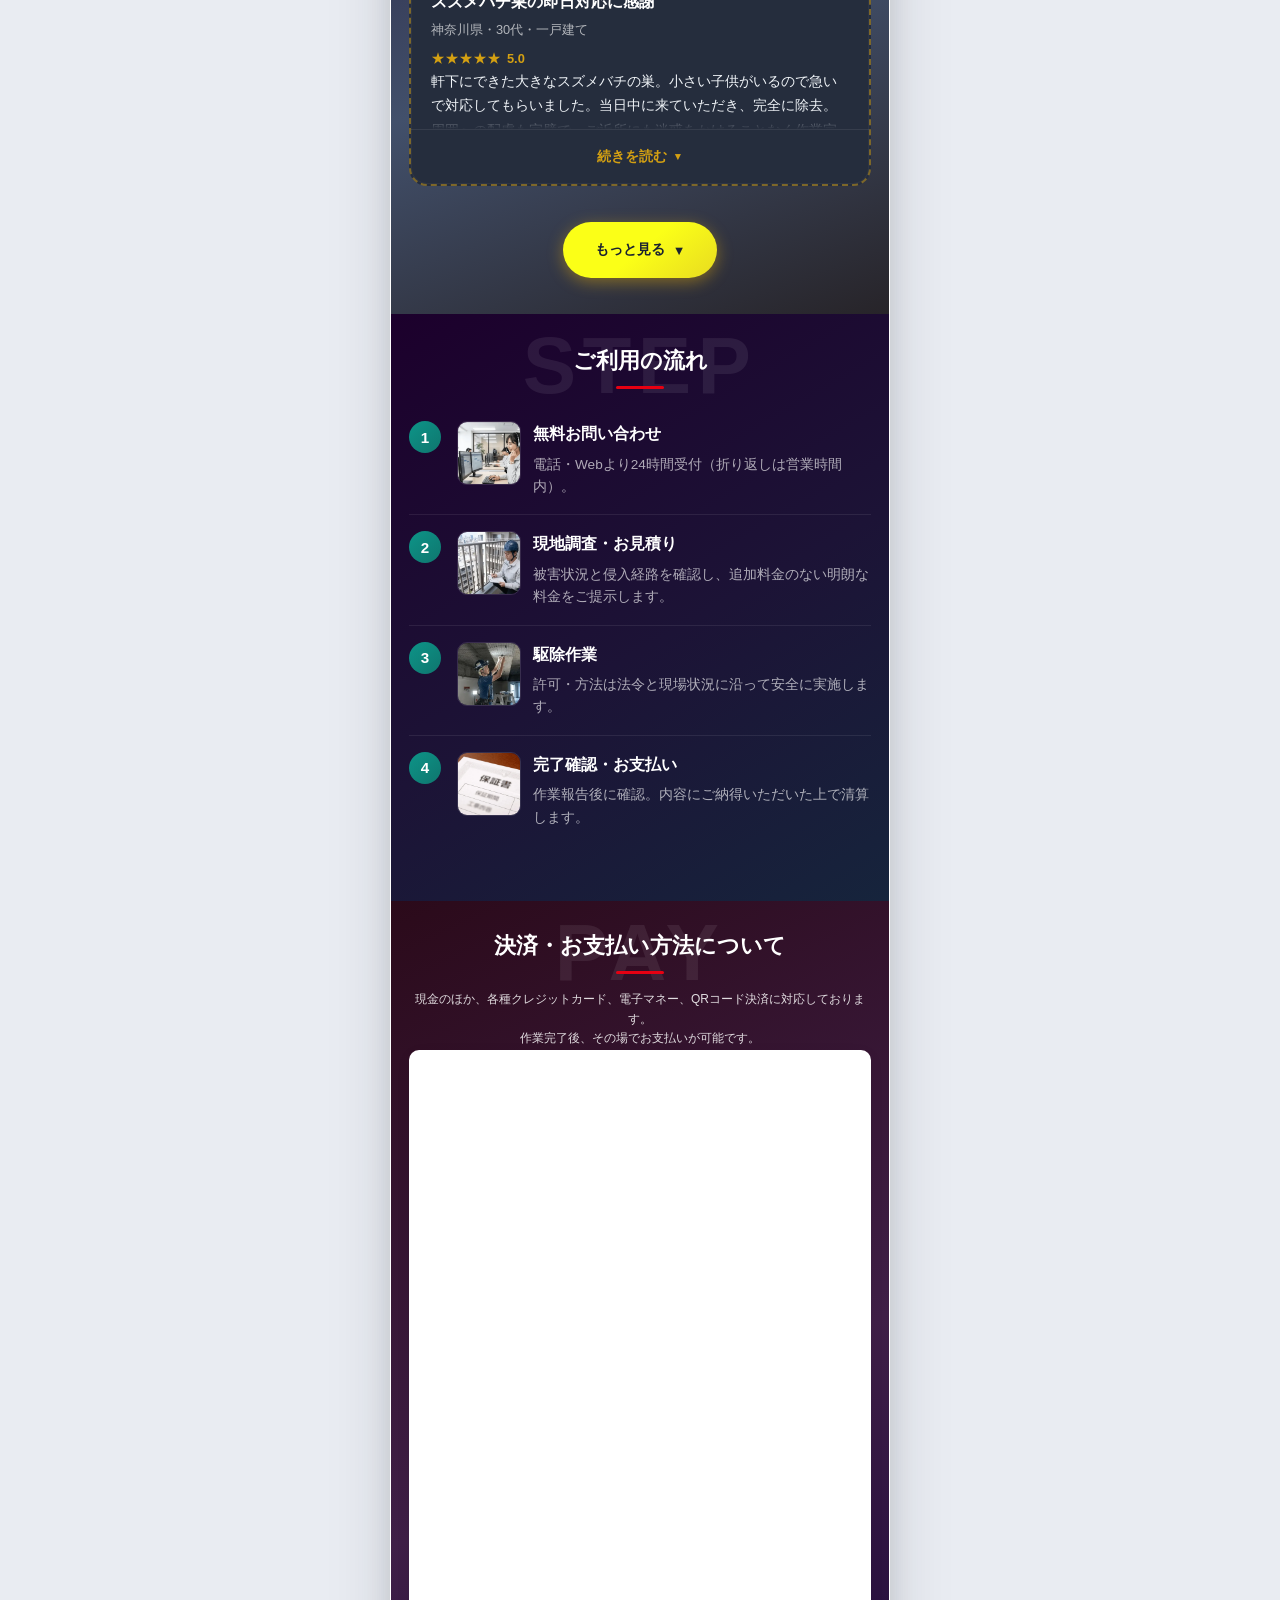
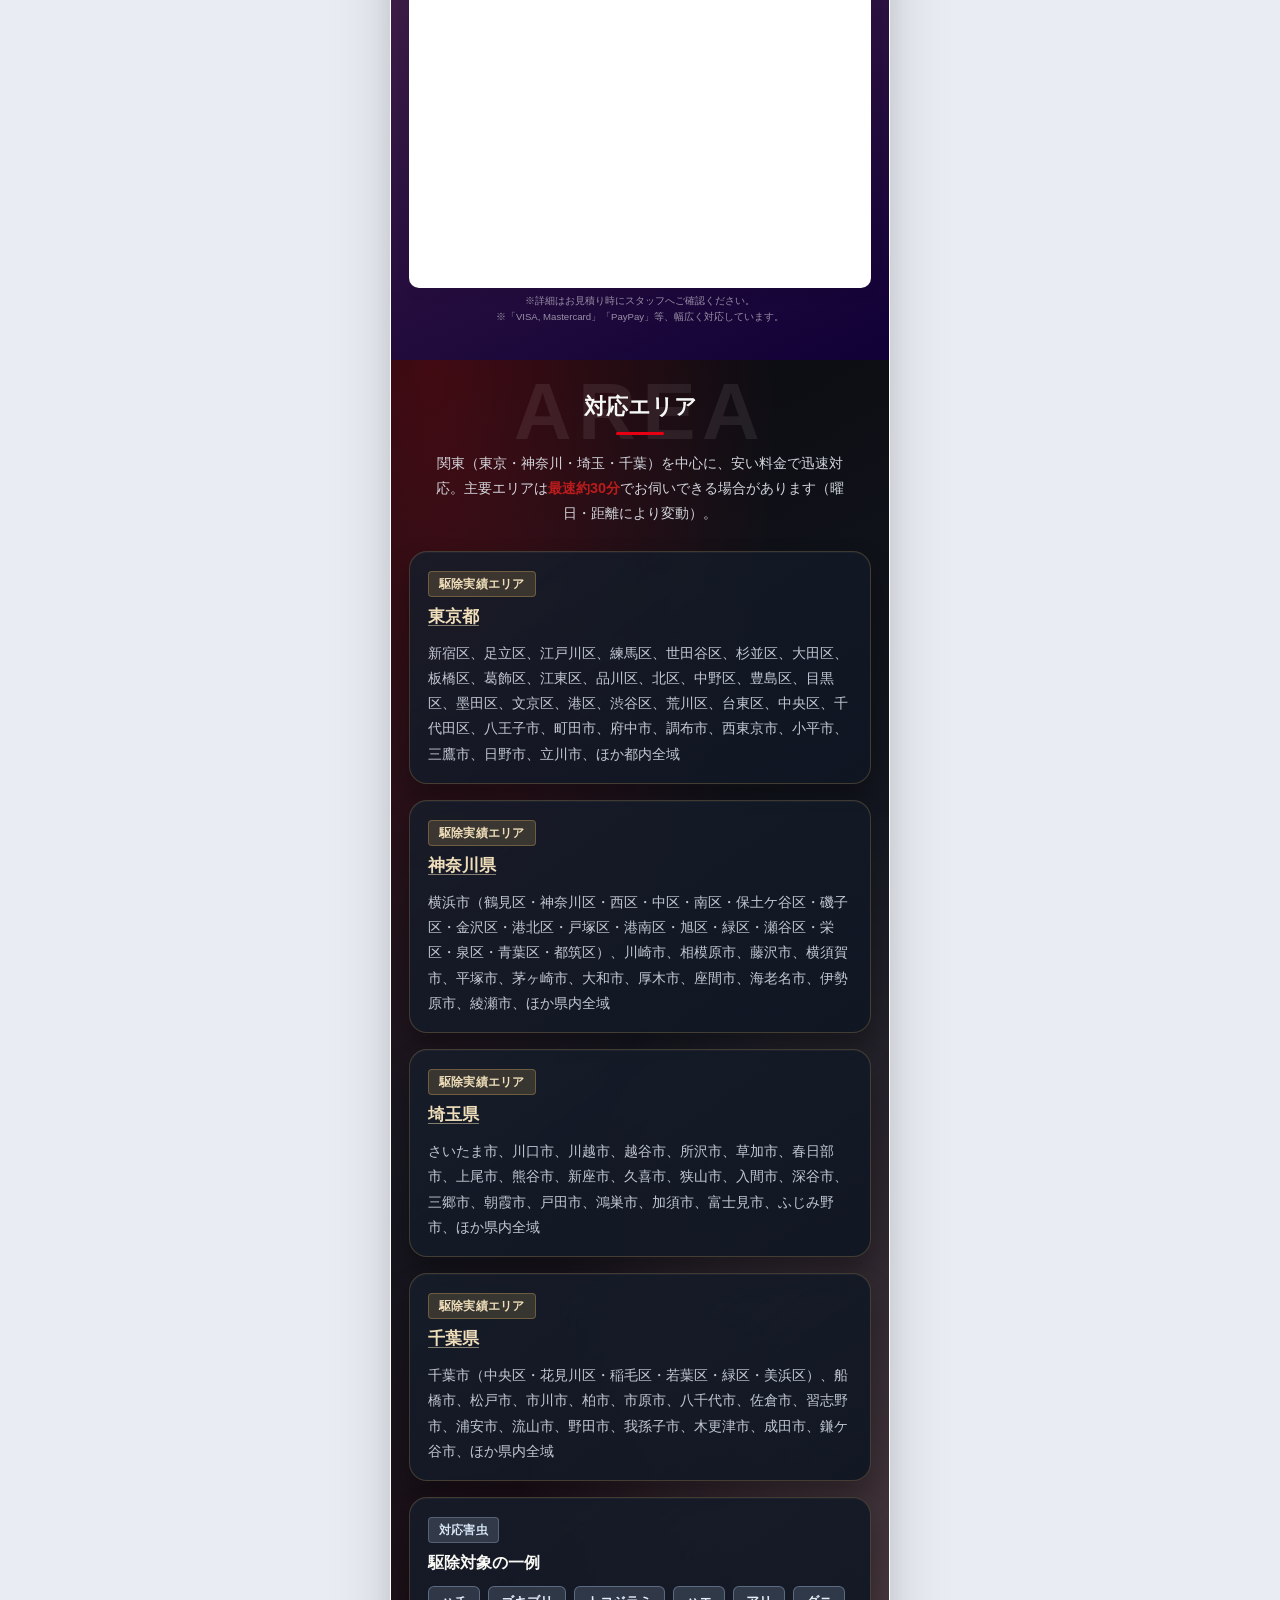
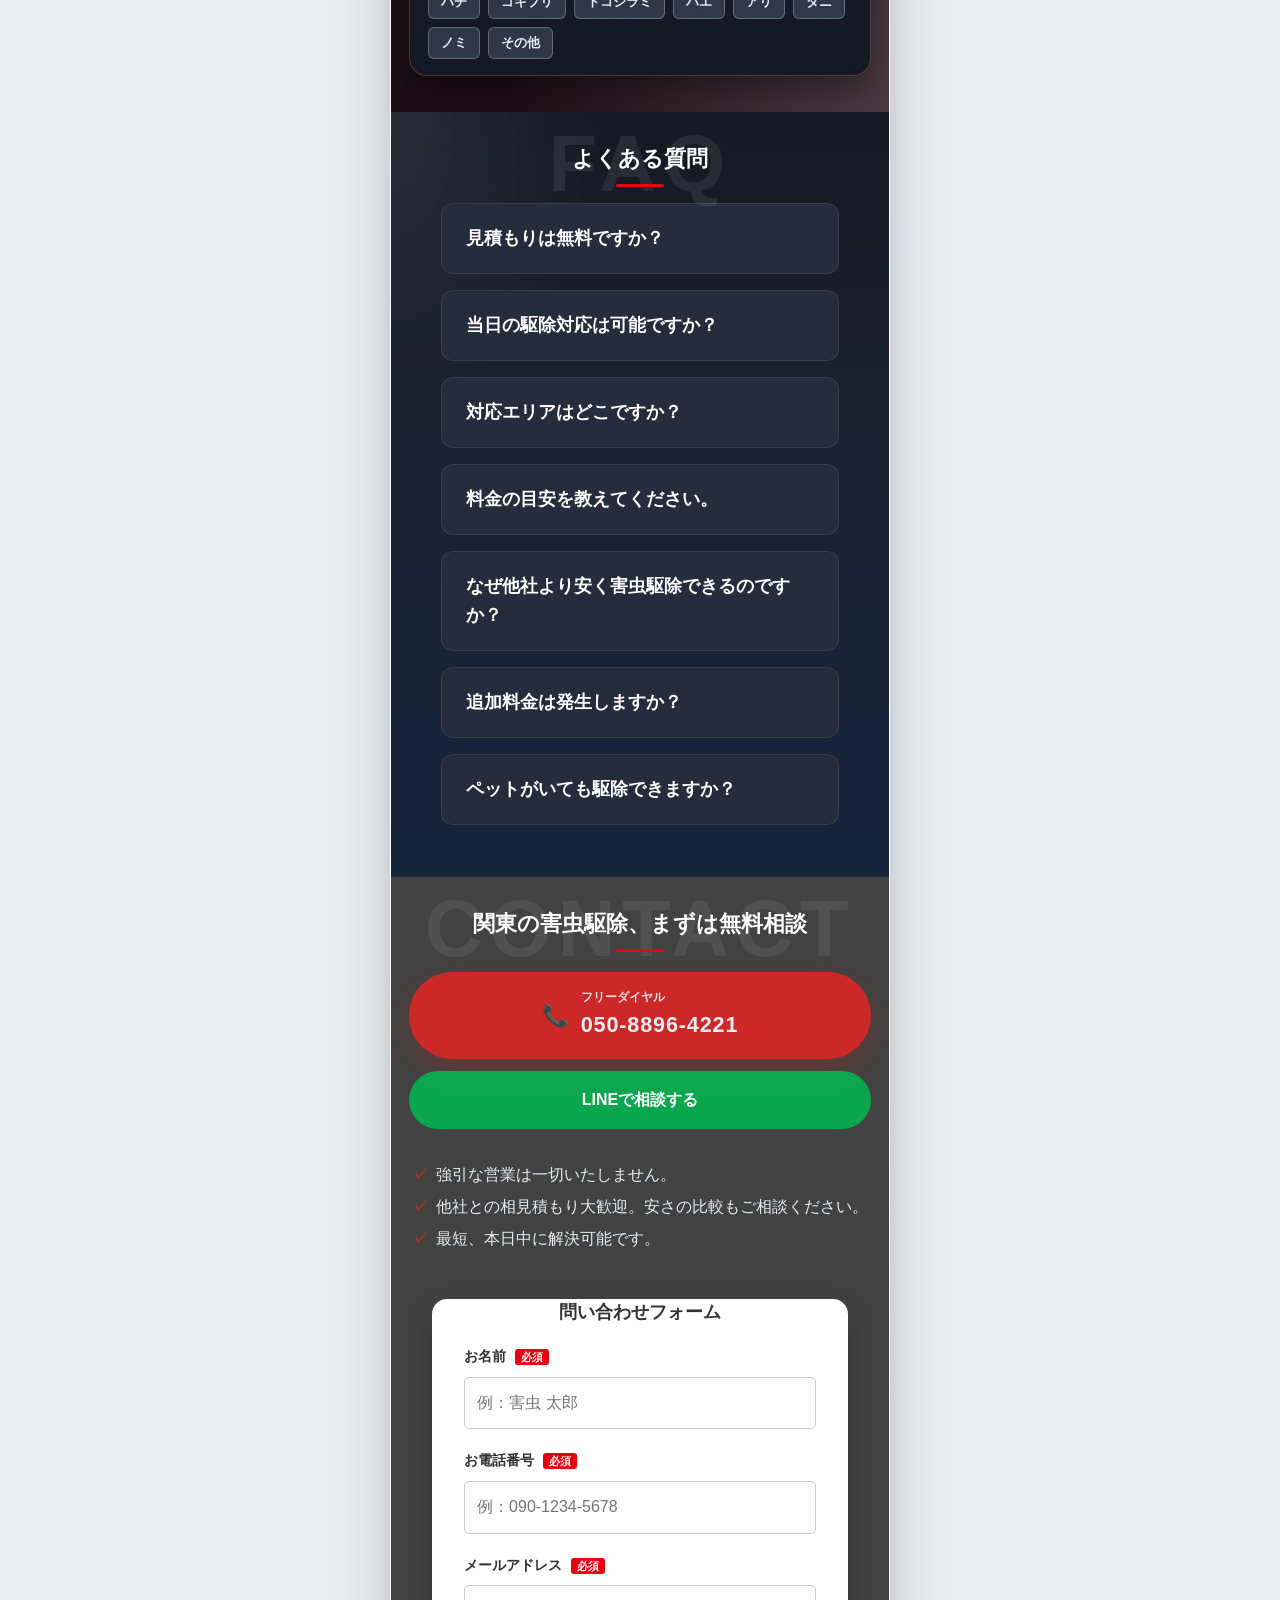
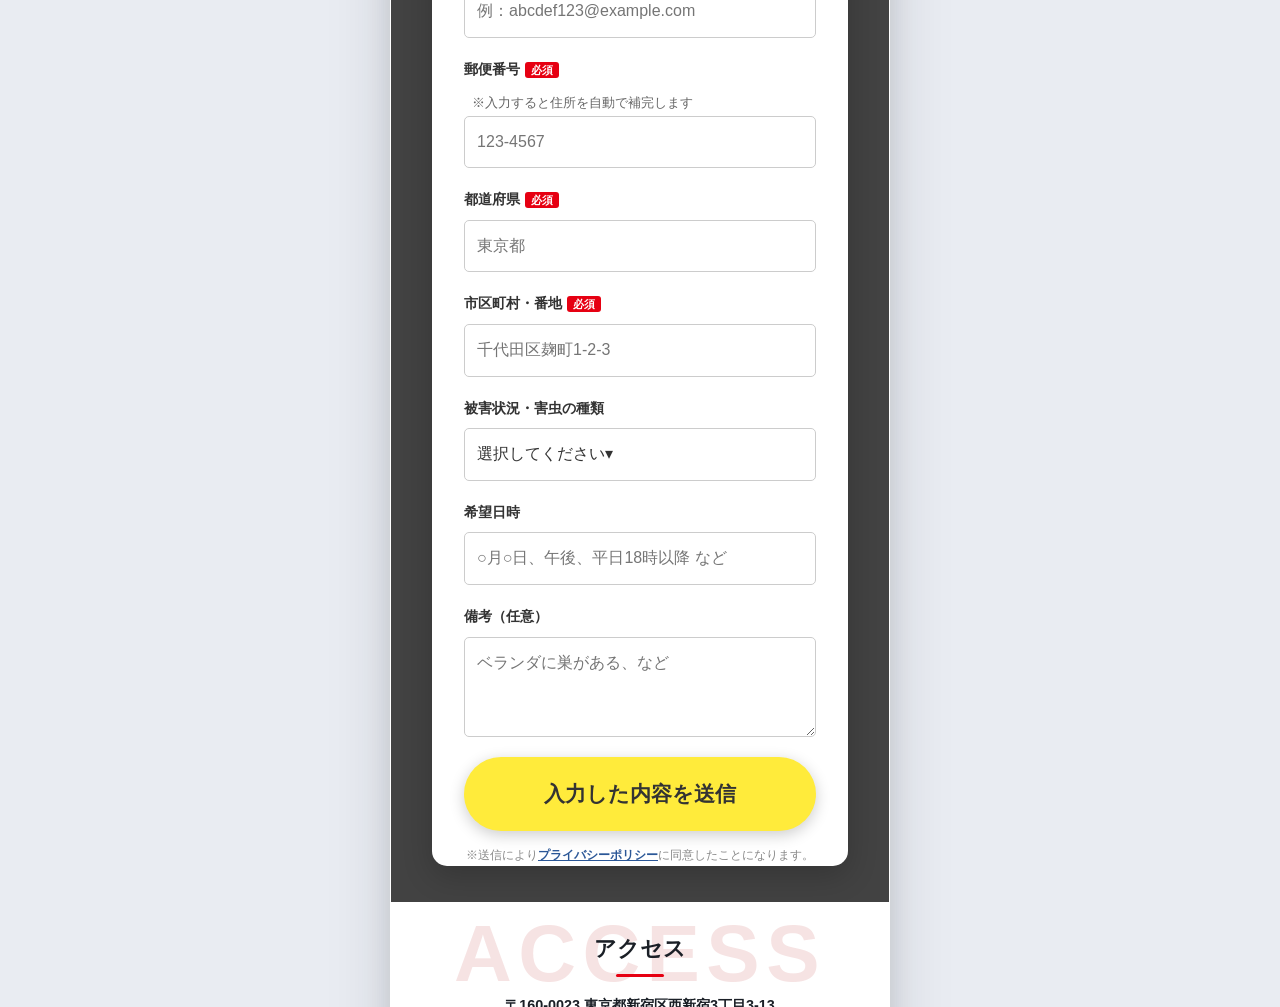
==== commit 2a226e89: "googlemapをすべてのページに追加" ====
--- a/index.html
+++ b/index.html
@@ -2,6 +2,18 @@
 <html lang="ja">
 
 <head>
+  <!-- Google Tag Manager -->
+  <script>(function (w, d, s, l, i) {
+      w[l] = w[l] || []; w[l].push({
+        'gtm.start':
+          new Date().getTime(), event: 'gtm.js'
+      }); var f = d.getElementsByTagName(s)[0],
+        j = d.createElement(s), dl = l != 'dataLayer' ? '&l=' + l : ''; j.async = true; j.src =
+          'https://www.googletagmanager.com/gtm.js?id=' + i + dl; f.parentNode.insertBefore(j, f);
+    })(window, document, 'script', 'dataLayer', 'GTM-P7HW3BTK');
+  </script>
+  <!-- End Google Tag Manager -->
+
   <meta charset="UTF-8">
   <meta name="viewport" content="width=device-width, initial-scale=1.0">
   <meta name="robots" content="index, follow, max-image-preview:large">
@@ -33,8 +45,8 @@
   <meta name="google-site-verification" content="OtLzrXZd5GJf2v-4jgJWr7L1rKAwX-kP7MHfYGT4nus" />
 
   <link rel="stylesheet" href="css/destyle.css">
-  <link rel="stylesheet" href="css/style.css?ver=1.88">
-  <link rel="stylesheet" href="css/style-min.css?ver=1.88">
+  <link rel="stylesheet" href="css/style.css?ver=1.89">
+  <link rel="stylesheet" href="css/style-min.css?ver=1.89">
 
   <script type="application/ld+json">
 {
@@ -222,6 +234,12 @@
 </head>
 
 <body>
+  <!-- Google Tag Manager (noscript) -->
+  <noscript><iframe src="https://www.googletagmanager.com/ns.html?id=GTM-P7HW3BTK" height="0" width="0"
+      style="display:none;visibility:hidden">
+    </iframe></noscript>
+  <!-- End Google Tag Manager (noscript) -->
+
   <div class="page-shell">
     <header class="site-header">
       <div class="header-logo-area">
@@ -526,7 +544,8 @@
             <div class="cell content-gray">保証なし<br>or<br>別途有料</div>
           </div>
         </div>
-        <p class="section__lead section__lead--light">※害虫の種類・被害範囲・建物条件により異なります。関東の害虫駆除でも<strong>追加料金なしの明朗なお見積り</strong>をご提示します。
+        <p class="section__lead section__lead--light">
+          ※害虫の種類・被害範囲・建物条件により異なります。関東の害虫駆除でも<strong>追加料金なしの明朗なお見積り</strong>をご提示します。
         </p>
       </section>
 
@@ -1232,7 +1251,8 @@
       <section id="area-map" class="section section--map area-map" aria-labelledby="area-heading">
         <p class="section__watermark" aria-hidden="true">AREA</p>
         <h2 id="area-heading" class="section__title">対応エリア</h2>
-        <p class="section__lead area-map__lead">関東（東京・神奈川・埼玉・千葉）を中心に、安い料金で迅速対応。主要エリアは<strong>最速約30分</strong>でお伺いできる場合があります（曜日・距離により変動）。</p>
+        <p class="section__lead area-map__lead">
+          関東（東京・神奈川・埼玉・千葉）を中心に、安い料金で迅速対応。主要エリアは<strong>最速約30分</strong>でお伺いできる場合があります（曜日・距離により変動）。</p>
 
         <div class="area-grid">
           <article class="area-card">
@@ -1309,13 +1329,15 @@
             <summary>
               <h3>対応エリアはどこですか？</h3>
             </summary>
-            <p><strong>関東（東京都・神奈川県・埼玉県・千葉県）</strong>を中心に対応しています。安い料金での害虫駆除をご希望の方もお気軽に。<a href="#area-map">対応エリアの詳細はこちら</a>。</p>
+            <p><strong>関東（東京都・神奈川県・埼玉県・千葉県）</strong>を中心に対応しています。安い料金での害虫駆除をご希望の方もお気軽に。<a
+                href="#area-map">対応エリアの詳細はこちら</a>。</p>
           </details>
           <details class="faq-item">
             <summary>
               <h3>料金の目安を教えてください。</h3>
             </summary>
-            <p>害虫の種類・被害範囲により異なりますが、施工は<strong>3,000円〜</strong>。関東の害虫駆除を安くご依頼いただけるよう、仲介料のない自社施工です。<a href="#compare-table">料金の目安・他社比較</a>もご覧ください。</p>
+            <p>害虫の種類・被害範囲により異なりますが、施工は<strong>3,000円〜</strong>。関東の害虫駆除を安くご依頼いただけるよう、仲介料のない自社施工です。<a
+                href="#compare-table">料金の目安・他社比較</a>もご覧ください。</p>
           </details>
           <details class="faq-item">
             <summary>
@@ -1414,6 +1436,23 @@
           </form>
         </div>
       </section>
+
+      <section id="access" class="section access" aria-labelledby="access-heading">
+        <p class="section__watermark" aria-hidden="true">ACCESS</p>
+        <h2 id="access-heading" class="section__title">アクセス</h2>
+        <p class="access__address">〒160-0023 東京都新宿区西新宿3丁目3-13<br>西新宿水間ビル6F</p>
+        <div class="access-map">
+          <iframe title="株式会社ZEXTER（西新宿水間ビル）の地図"
+            src="https://maps.google.com/maps?q=%E6%9D%B1%E4%BA%AC%E9%83%BD%E6%96%B0%E5%AE%BF%E5%8C%BA%E8%A5%BF%E6%96%B0%E5%AE%BF3%E4%B8%81%E7%9B%AE3-13+%E8%A5%BF%E6%96%B0%E5%AE%BF%E6%B0%B4%E9%96%93%E3%83%93%E3%83%AB&hl=ja&z=17&output=embed"
+            width="600" height="450" allowfullscreen loading="lazy"
+            referrerpolicy="no-referrer-when-downgrade"></iframe>
+        </div>
+        <p class="access-map__link">
+          <a href="https://www.google.com/maps/search/?api=1&query=%E6%9D%B1%E4%BA%AC%E9%83%BD%E6%96%B0%E5%AE%BF%E5%8C%BA%E8%A5%BF%E6%96%B0%E5%AE%BF3%E4%B8%81%E7%9B%AE3-13+%E8%A5%BF%E6%96%B0%E5%AE%BF%E6%B0%B4%E9%96%93%E3%83%93%E3%83%AB"
+            rel="noopener noreferrer" target="_blank">Googleマップで開く</a>
+        </p>
+      </section>
+
       <nav class="bottom-cta-bar" aria-label="固定お問い合わせ">
         <a href="tel:050-8896-4221" class="btn-tel">
           <span class="icon" aria-hidden="true">📞</span>電話相談はこちら
@@ -1437,7 +1476,7 @@
           ／
           <a href="https://zexter.co.jp/about.html">株式会社ZEXTER</a>
         </p>
-        <p>〒160-0023 東京都新宿区西新宿3丁目3-13 6F</p>
+        <p>〒160-0023 東京都新宿区西新宿3丁目3-13 西新宿水間ビル6F</p>
         <p>TEL : <a href="tel:03-6869-6432"> 03-6869-6432</a></p>
         <p>mail : <a href="mailto:info@rescue-samurai.com">info@rescue-samurai.com</a></p>
       </div>
--- a/css/style.css
+++ b/css/style.css
@@ -1924,6 +1924,65 @@
     opacity: 0.8;
 }
 
+/* Access / Google Map */
+#access {
+    scroll-margin-top: calc(var(--site-header-height) + 12px);
+}
+
+.access {
+    padding-bottom: 48px;
+}
+
+.access__address {
+    position: relative;
+    z-index: 1;
+    margin: 0 0 18px;
+    text-align: center;
+    font-size: 0.9rem;
+    font-weight: 700;
+    color: var(--text);
+    line-height: 1.75;
+}
+
+.access-map {
+    position: relative;
+    z-index: 1;
+    overflow: hidden;
+    margin: 0 auto;
+    max-width: 100%;
+    border: 1px solid var(--line);
+    border-radius: var(--radius);
+    background: #f7f8fa;
+    aspect-ratio: 4 / 3;
+    box-shadow: 0 6px 20px rgba(26, 31, 38, 0.1);
+}
+
+.access-map iframe {
+    display: block;
+    width: 100%;
+    height: 100%;
+    border: 0;
+}
+
+.access-map__link {
+    position: relative;
+    z-index: 1;
+    margin: 14px 0 0;
+    text-align: center;
+    font-size: 0.9rem;
+    font-weight: 700;
+}
+
+.access-map__link a {
+    color: var(--brand);
+    text-decoration: underline;
+    text-underline-offset: 2px;
+}
+
+.access-map__link a:hover {
+    color: var(--brand-dark);
+}
+
 /* bottom-cta-bar */
 .bottom-cta-bar {
     display: flex;
--- a/css/style-min.css
+++ b/css/style-min.css
@@ -1 +1 @@
-:root{--page-bg:#e9ecf2;--surface:#ffffff;--text:#1a1f26;--text-muted:#5c6573;--brand:#b91c1c;--brand-dark:#991b1b;--brand-soft:#fef2f2;--dark:#1a2230;--dark-soft:#252d3d;--accent-gold:#d4a012;--accent-gold-soft:#fff7e0;--line-green:#06b350;--line-green-dark:#059645;--teal:#0d9488;--shadow:0 4px 24px rgba(26,31,38,.12),0 1px 3px rgba(26,31,38,.08);--radius:12px;--radius-lg:18px;--font:"Hiragino Sans","Hiragino Kaku Gothic ProN","Noto Sans JP","Yu Gothic UI",Meiryo,sans-serif;--site-header-height:6.25rem;--watermark-on-light:rgba(185,28,28,.12);--watermark-on-dark:rgba(255,255,255,.08);}*,*::before,*::after{box-sizing:border-box;}html{font-size:16px;-webkit-text-size-adjust:100%;}body{margin:0;font-family:var(--font);color:var(--text);background:var(--page-bg);line-height:1.65;overscroll-behavior-x:none;-webkit-overflow-scrolling:touch;}img{max-width:100%;height:auto;vertical-align:middle;}*{max-width:100%;}a{color:inherit;text-decoration:none;}.page-shell{max-width:500px;margin:0 auto;min-height:100vh;background:var(--surface);box-shadow:var(--shadow);overflow-x:clip;}@media (min-width:501px){.page-shell{overflow-x:clip;box-shadow:0 20px 60px rgba(26,31,38,.15),0 8px 24px rgba(26,31,38,.1);border:1px solid rgba(255,255,255,.8);background:linear-gradient(145deg,var(--surface) 0%,rgba(255,255,255,.95) 100%)}}.site-header{display:flex;align-items:center;justify-content:space-between;background:var(--surface);border-bottom:1px solid #e8ecf1;position:sticky;top:0;z-index:20;padding:0 56px 0 20px;min-height:var(--site-header-height);transition:transform .2s ease;will-change:transform;}.site-header.is-hide{transform:translateY(-100%);}.site-header.is-open{transform:translateY(0)!important;}.logo{font-weight:800;font-size:1.15rem;letter-spacing:.02em;color:var(--brand);display:flex;flex-direction:column;align-items:flex-start;gap:0;margin:0;}.header-logo-area{flex:1;min-width:0;}.logo-main-link{display:block;flex-shrink:0;}.logo-main-link img{height:auto;display:block;max-width:220px;width:200px;}.logo-tel-link{display:block;flex-shrink:0;transition:transform .2s ease;}.logo-tel-link:hover{transform:scale(1.05);}.logo-tel-link img{height:auto;display:block;max-height:none;width:183px;margin-top:0;}.menu-btn{display:flex;flex-direction:column;justify-content:space-around;position:fixed;top:calc(var(--site-header-height) / 2);right:max(20px,calc(50% - 250px + 20px));transform:translateY(-50%);width:30px;height:25px;background:transparent;border:none;padding:0;z-index:10001;cursor:pointer;transition:transform .2s ease,top .3s ease-in-out,right .3s ease-in-out;}.menu-btn.is-hide:not(.open){transform:translateY(calc(-50% - var(--site-header-height)));}.menu-btn span{display:block;width:100%;height:3px;background-color:#333;border-radius:3px;transition:all .3s ease-in-out;position:relative;}.menu-btn.open{top:25px;right:max(25px,calc(50% - 250px + 25px));transform:none;}.menu-btn.open span:nth-child(1){top:8px;transform:rotate(45deg);}.menu-btn.open span:nth-child(2){opacity:0;transform:translateX(-20px);}.menu-btn.open span:nth-child(3){top:-8px;transform:rotate(-45deg);}.nav-overlay{position:fixed;top:0;left:0;width:100%;height:100vh;height:100dvh;background:rgba(0,0,0,.6);backdrop-filter:blur(2px);z-index:9998;opacity:0;visibility:hidden;pointer-events:none;transition:all .3s cubic-bezier(.4,0,.2,1);}.nav-overlay.active{opacity:1;visibility:visible;pointer-events:auto;}.sp-nav{position:fixed;top:0;right:0;width:320px;max-width:85%;height:100vh;height:100dvh;background:#fff;z-index:9999;transform:translate3d(100%,0,0);opacity:0;visibility:hidden;pointer-events:none;transition:all .4s cubic-bezier(.4,0,.2,1);overflow-y:auto;-webkit-overflow-scrolling:touch;box-shadow:none;}.sp-nav.active{transform:translate3d(0,0,0);opacity:1;visibility:visible;pointer-events:auto;box-shadow:-10px 0 30px rgba(0,0,0,.15);}.sp-nav::before{content:"MENU";display:block;padding:25px;font-size:.8rem;letter-spacing:.2em;color:#999;border-bottom:1px solid #eee;}.sp-nav ul{list-style:none;padding:0;margin:0;}.sp-nav li{border-bottom:1px solid #f5f5f5;position:relative;}.sp-nav a{display:flex;align-items:center;justify-content:space-between;padding:20px 25px;text-decoration:none;color:#333;font-weight:bold;font-size:1.05rem;min-height:60px;transition:background-color .3s;}.sp-nav a:active{background-color:#fff5f5;}.sp-nav li::before{content:"";position:absolute;left:0;top:0;width:4px;height:100%;background:#b32d2d;opacity:0;transition:opacity .3s;}.sp-nav li:hover::before,.has-child.active::before{opacity:1;}.sp-nav a::after{content:"〉";color:#b32d2d;font-size:.9rem;font-weight:bold;}.has-child>.parent-link::after{content:"＋";color:#b32d2d;font-size:1.1rem;font-weight:bold;transition:transform .3s,color .3s;}.has-child.active>.sub-menu{display:block;}.has-child.active>.parent-link::after{transform:rotate(45deg);color:#333;}.sub-menu{display:none;background:#f2f2f2;padding:5px 0;}.sub-menu a{padding:15px 25px 15px 45px;font-weight:normal;font-size:.95rem;color:#555;min-height:45px;}.sub-menu a::after{content:"〉";color:#ccc;}.sp-nav .sp-nav-cta{background:#b32d2d;color:#fff;margin:20px 25px;padding:18px;border-radius:6px;display:flex;justify-content:center;align-items:center;font-size:1.15rem;box-shadow:0 4px 15px rgba(179,45,45,.4);transition:transform .2s,background .3s;}.sp-nav .sp-nav-cta::after{display:none;}.sp-nav .sp-nav-cta:active{transform:scale(.98);background:#8e2424;}.sp-nav>ul>li:last-child a::after{display:none;}.sp-nav>ul>li:last-child::before{display:none;}body.menu-open{position:fixed;top:0;left:0;width:100%;overflow:hidden;}.hero{color:#fff;position:relative;}.hero__visual{display:grid;grid-template-columns:1fr;align-items:start;}.hero__visual::before{content:"";position:absolute;inset:0;background:rgba(0,0,0,.45);pointer-events:none;}.hero__bg{grid-column:1;grid-row:1;display:block;width:100%;height:auto;z-index:0;}.hero__visual-inner{grid-column:1;grid-row:1;z-index:2;width:100%;box-sizing:border-box;padding:36px 18px 0;}.hero__top{display:flex;align-items:center;justify-content:flex-start;gap:0;}.hero__img--actual{width:50%;flex-shrink:0;aspect-ratio:1;border-radius:999px;overflow:hidden;border:4px solid rgba(255,255,255,.35);box-shadow:0 8px 24px rgba(0,0,0,.25);transform:translateY(-15px);margin-top:-8px;animation:fadeInScale 2.5s ease-out forwards;opacity:0;transform:translateY(-15px) scale(.8);}.hero__img--actual img{width:100%;height:100%;object-fit:cover;}.hero-title{margin-left:-85px;position:relative;z-index:2;margin-top:0;margin-bottom:0;flex:1;font-weight:900;letter-spacing:.02em;font-size:1.7rem;line-height:1.05;text-align:center;color:#fff;text-shadow:0 10px 30px rgba(0,0,0,.45);}@keyframes slideInFromRight{0%{opacity:0;transform:translateX(50px)}100%{opacity:1;transform:translateX(0)}}@keyframes fadeInScale{0%{opacity:0;transform:translateY(-15px) scale(.8)}100%{opacity:1;transform:translateY(-15px) scale(1)}}@media (max-width:480px){.hero-title{font-size:1.75rem;margin-left:-80px}}@media (max-width:410px){.hero-title{font-size:1.6rem;margin-left:-75px}}@media (max-width:375px){.hero-title{margin-left:-65px;font-size:1.4rem}}@media (max-width:320px){.hero-title{margin-left:-60px;font-size:1.4rem}}.hero-title-line{display:block;animation:slideInFromRight 2s ease-out forwards;opacity:0;transform:translateX(50px);}.hero-title-line:nth-child(1){animation-delay:.2s;}.hero-title-line:nth-child(2){animation-delay:.8s;}.hero-title-line:nth-child(3){animation-delay:1.4s;}.hero-title-line--pest{background:linear-gradient(135deg,#ff6b35,#f7931e,#ff4500);background-clip:text;-webkit-background-clip:text;-webkit-text-fill-color:transparent;text-shadow:none;font-size:.95em;margin-bottom:10px;filter:drop-shadow(0 1px 2px rgba(255,107,53,.3));}.hero-title-line--urgent{color:#fff;text-shadow:0 3px 12px rgba(0,0,0,.4);}.hero-title-line--under{background:linear-gradient(135deg,#ff6b35,#f7931e,#ff4500);background-clip:text;-webkit-background-clip:text;-webkit-text-fill-color:transparent;text-shadow:none;font-size:.65em;margin-top:10px;filter:drop-shadow(0 1px 2px rgba(255,107,53,.3));}.hero__sub-appeals{display:grid;gap:5px;margin:0 0 4px;padding:0 12px;line-height:1.2;}.appeal-item{display:flex;align-items:center;gap:8px;height:100%;min-height:1rem;min-width:0;background:rgba(255,255,255,.15);backdrop-filter:blur(8px);border:1px solid rgba(255,255,255,.25);padding:2px 10px;border-radius:10px;text-align:left;font-size:.75rem;font-weight:600;}.appeal-icon{font-size:1.1rem;flex-shrink:0;align-self:center;}.appeal-text{flex:1;line-height:1.3;}@media (max-width:350px){.hero__sub-appeals{gap:4px;padding:0 10px}.appeal-item{padding:2px 8px;font-size:.75rem}}.hero__merit-circles{display:grid;grid-template-columns:repeat(4,minmax(0,1fr));gap:clamp(6px,2.5vw,12px);padding:0 clamp(4px,2vw,8px);}.merit-circle{min-width:0;container-type:inline-size;}.circle-content{position:relative;display:flex;flex-direction:column;justify-content:center;align-items:center;aspect-ratio:1;width:100%;max-width:100%;color:#000000;text-align:center;font-weight:700;box-sizing:border-box;padding:20% 20% 28%;line-height:1.1;overflow:hidden;overflow-wrap:anywhere;word-break:keep-all;}.circle-content::before{content:"";position:absolute;inset:0;background-image:url("../images/gold-medal.webp");background-repeat:no-repeat;background-position:center;background-size:contain;z-index:0;}.circle-content>*{position:relative;z-index:1;min-width:0;max-width:100%;}.merit-main{display:block;font-size:clamp(.575rem,7cqi,.72rem);opacity:.9;margin-top:-3%;}.merit-price{display:block;font-size:clamp(.625rem,8cqi,.9rem);margin:clamp(1px,.8cqi,3px) 0;color:#ff0000;}.hero__service-intro{padding:5px 4px 0;}.service-intro-grid{display:grid;grid-template-columns:repeat(3,minmax(0,1fr));gap:8px 8px;margin:0 auto;max-width:400px;line-height:1.15;}.service-intro-item{text-align:center;background:var(--surface);border-radius:clamp(8px,2vw,var(--radius));box-shadow:0 4px 16px rgba(26,31,38,.08);border:4px solid rgb(255,255,255);min-width:0;}.service-intro-image img{border-radius:8px;max-width:95%;}.service-intro-title{font-size:clamp(.44rem,3vw,1rem);font-weight:700;margin-top:1px;color:var(--brand);background:linear-gradient(135deg,var(--brand),var(--brand-dark));background-clip:text;-webkit-background-clip:text;-webkit-text-fill-color:transparent;}.hero__cta{position:absolute;bottom:20px;width:100%;margin:0 -18px;padding:28px 18px 32px;}.btn--primary{background:rgba(220,38,38,.9);box-shadow:0 10px 28px rgba(185,28,28,.28);}.btn--line{margin-top:12px;background:rgba(6,179,80,.9);border:1px solid rgba(6,179,80,.3);color:#fff;}.btn{display:flex;align-items:center;justify-content:center;gap:12px;width:100%;padding:16px 20px;border-radius:999px;font-weight:800;border:none;cursor:pointer;transition:transform .15s ease,box-shadow .15s ease;}.btn:active{transform:scale(.98) translateY(0);}.btn--primary:hover{box-shadow:0 12px 32px rgba(185,28,28,.5);transform:translateY(-3px);}.btn__icon{font-size:1.35rem;line-height:1;}.btn__label{display:flex;flex-direction:column;align-items:flex-start;text-align:left;}.btn__sub{font-size:.72rem;font-weight:700;opacity:.95;}.btn__tel{font-size:1.35rem;letter-spacing:.04em;}.btn--block{margin-bottom:10px;}.pulse{animation:pulse 2s infinite;}@keyframes pulse{0%{transform:scale(1)}50%{transform:scale(1.03)}100%{transform:scale(1)}}.section{padding:32px 18px 36px;background:var(--surface);position:relative;overflow:hidden;}.section--dark{background:#424242;color:#e8ecf1;position:relative;overflow:hidden;}.section--sample{background:linear-gradient(160deg,#3a0e12 0%,#45111a 45%,#341526 100%);color:#fff;}.pests-gallery{background:linear-gradient(160deg,#2c1226 0%,#241738 56%,#1d1b36 100%);}.section--map{background:radial-gradient(135% 120% at 8% 0%,rgba(178,12,28,.34) 0%,rgba(178,12,28,0) 52%),radial-gradient(128% 112% at 100% 100%,rgba(206,213,223,.24) 0%,rgba(206,213,223,0) 60%),linear-gradient(150deg,#08090d 0%,#151821 48%,#22090f 100%);}.section--dark.voices{background:linear-gradient(160deg,#1f1433 0%,#42506b 56%,#272429 100%);}.section--dark-band{color:#e8ecf1;}.section--dark-band.cases{background:linear-gradient(165deg,#121430 0%,#0a1f20 45%,#163053 100%);}.section--dark-band.steps{background:linear-gradient(150deg,#1c002c 0%,#1c1336 55%,#16243c 100%);}.section--dark-band.payment-section{background:linear-gradient(155deg,#2b0a1a 0%,#3f1f47 50%,#100036 100%);}.section--dark-band.faq{background:radial-gradient(85% 75% at 0% 0%,rgba(164,184,210,.12) 0%,transparent 50%),linear-gradient(180deg,#151821 0%,#1a2230 40%,#16243c 100%);}.section--dark-band .section__watermark{color:var(--watermark-on-dark);}.section--dark-band .section__title{color:#fff;}.section--dark-band .section__lead{color:rgba(255,255,255,.88);}.section__watermark{position:absolute;left:50%;right:auto;top:12px;transform:translateX(-50%);margin:0;font-size:clamp(3rem,18vw,5rem);font-weight:900;color:var(--watermark-on-light);line-height:1;letter-spacing:.08em;pointer-events:none;user-select:none;}.section__watermark--light{color:var(--watermark-on-dark);}.section__title{position:relative;z-index:1;margin:0 0 16px;padding:0 8px;font-size:1.35rem;font-weight:800;line-height:1.4;text-align:center;}.section__title::after{content:"";display:block;width:48px;height:3px;margin:10px auto 0;background:#e60012;border-radius:2px;}.section__title--light{color:#fff;}.contact-form__title::after{display:none;}.section__lead{margin:0 20px;text-align:center;font-size:.9rem;color:var(--text-muted);}.section__lead--light{color:rgba(255,255,255,.88);}.worry-list{list-style:none;margin:0;padding:0;}.worry-list li{display:grid;grid-template-columns:72px 1fr;gap:14px;align-items:center;padding:14px 0;border-bottom:1px solid rgba(255,255,255,.08);}.worry-list li:last-child{border-bottom:none;}.worry-list__thumb{width:72px;height:72px;object-fit:cover;border-radius:14px;border:2px solid rgba(255,255,255,.12);}.worry-list .check{position:relative;padding-left:28px;font-weight:600;font-size:.95rem;}.worry-list .check::before{content:"✓";position:absolute;left:0;top:.15em;width:20px;height:20px;background:var(--brand);border-radius:4px;color:#fff;font-size:12px;font-weight:800;line-height:20px;text-align:center;}.pests-gallery .section__title{margin-bottom:10px;}.pest-grid{list-style:none;margin:0;padding:0;display:grid;grid-template-columns:repeat(3,1fr);gap:16px 10px;text-align:center;}.pest-grid span{display:block;margin-top:8px;font-size:.82rem;font-weight:700;}.pest-grid__circle{width:100%;aspect-ratio:1;max-width:100px;margin:0 auto;border-radius:50%;overflow:hidden;border:3px solid rgba(255,255,255,.35);box-shadow:0 4px 16px rgba(0,0,0,.2);}.pest-grid__circle img{width:100%;height:100%;object-fit:cover;}.risk-list{list-style:none;margin:0 0 20px;padding:0;display:flex;flex-direction:column;gap:12px;}.risk-card{background:rgba(255,255,255,.96);border-radius:var(--radius);padding:14px 16px 16px;box-shadow:0 4px 14px rgba(0,0,0,.12);}.risk-card__label{margin:0 0 8px;padding-left:12px;font-size:.95rem;font-weight:800;line-height:1.3;color:var(--brand);border-left:4px solid var(--brand);}.risk-card__text{margin:0;font-size:.88rem;line-height:1.7;color:#374151;word-break:keep-all;overflow-wrap:anywhere;}h2.title-risk{margin-top:20px;margin-bottom:10px;font-size:1.2rem;font-weight:800;line-height:1.4;text-align:center;}.features{background:linear-gradient(155deg,#221e25 0%,#444450 50%,#77787e 100%);color:#fff;}.features .section__watermark{color:var(--watermark-on-dark);}.features .section__title{color:#fff;}.feature-card{background:rgba(255,255,255,.07);border-radius:var(--radius-lg);padding:18px 16px 20px;margin-bottom:16px;box-shadow:0 4px 24px rgba(0,0,0,.25),inset 0 1px 0 rgba(255,255,255,.06);border:1px solid rgba(255,255,255,.12);transition:background .2s ease,border-color .2s ease;}.feature-card:hover{background:rgba(255,255,255,.11);border-color:rgb(255,205,69);}.feature-card:last-child{margin-bottom:0;}.feature-card__label{margin:0 0 6px;font-size:.72rem;font-weight:800;color:#fff;background:#e60012;display:inline-block;padding:4px 10px;border-radius:6px;}.feature-card__title{margin:0 0 12px;font-size:1.1rem;font-weight:800;color:#fff;}.feature-card img{width:100%;border-radius:var(--radius);margin-bottom:12px;border:1px solid rgba(255,255,255,.1);}.feature-card__text{margin:0;font-size:.9rem;color:rgba(255,255,255,.78);}.compare{padding-top:36px;}.compare.compare--ref{padding-top:48px;padding-bottom:48px;background:linear-gradient(180deg,#000000 0%,hsla(240,23%,15%,.87) 100%);}.compare.compare--ref .comparison-table{position:relative;z-index:1;}.comparison-table{display:flex;justify-content:center;align-items:flex-start;padding:10px;}.column{display:flex;flex-direction:column;gap:5px;}.cell{height:60px;display:flex;flex-direction:column;justify-content:center;align-items:center;text-align:center;box-sizing:border-box;line-height:1.4;}.header-gray-label{background-color:#180081;border-radius:4px;height:60px;color:#fff;font-size:16px;font-weight:bold;}.col-yellow{width:200px;margin-top:20px;}.item-label{background-color:#eaff2fe8;border-radius:4px;color:#000;font-size:14px;font-weight:bold;}.col-red{width:400px;background:linear-gradient(30deg,#000000 0%,#ff1a1a 60%);border-radius:8px;box-shadow:0 0 6px 2px rgb(0,0,0);z-index:10;position:relative;padding:0 6px 24px 6px;overflow:hidden;}.header-red{height:80px;color:#fff;font-size:18px;font-weight:bold;gap:5px;}.content-white{background-color:#fff;}.text-sub{font-size:16px;font-weight:bold;color:#000000;}.text-main{font-size:24px;font-weight:bold;color:#d60000;line-height:1.1;margin-top:4px;}.col-gray{width:250px;margin-top:20px;}.header-gray{background-color:#180081;border-radius:4px;height:60px;color:#ffffff;font-size:18px;font-weight:bold;}.content-gray{background-color:#ffffff;border-radius:4px;color:#555;font-size:14px;font-weight:bold;}.payment-section{position:relative;overflow:hidden;padding:30px 18px;text-align:center;}.section--dark-band.payment-section .payment-lead{color:rgba(255,255,255,.85);}.section--dark-band.payment-section .payment-notes{color:rgba(255,255,255,.55);}.payment-lead{font-size:.75rem;line-height:1.6;font-weight:500;margin:2.5px;color:#3d3d3d;}.payment-image-wrapper{max-width:900px;margin:0 auto;background:#fff;padding:5px;border-radius:10px;box-shadow:0 4px 15px rgba(0,0,0,.05);}.payment-img{display:block;width:100%;max-width:300px;height:auto;margin-left:auto;margin-right:auto;}@media (min-width:600px){.payment-img{max-width:100%}}.payment-notes{margin:5px;font-size:.6rem;color:#888;}.voice-list{display:flex;flex-direction:column;gap:16px;}.voice-card{margin:0;background:var(--dark-soft);border-radius:var(--radius-lg);border:2px dashed rgba(232,176,18,.45);box-shadow:inset 0 0 0 1px rgba(255,255,255,.04);overflow:hidden;transition:all .3s ease;}.voice-card:hover{border-color:rgba(232,176,18,.7);box-shadow:inset 0 0 0 1px rgba(255,255,255,.08),0 4px 20px rgba(232,176,18,.15);}.voice-card__header{display:flex;align-items:flex-start;gap:12px;padding:18px 20px 0;}.voice-card__meta{flex:1;min-width:0;}.voice-card__title{margin:0 0 6px;font-size:1rem;font-weight:700;color:#fff;line-height:1.3;}.voice-card__info{margin:0 0 8px;font-size:.8rem;color:rgba(255,255,255,.65);}.voice-card__rating{display:flex;align-items:center;gap:6px;}.voice-card__rating .star{color:var(--accent-gold);font-size:.9rem;line-height:1;}.voice-card__rating .rating-text{font-size:.8rem;font-weight:600;color:var(--accent-gold);}.voice-card__content{padding:0 20px;max-height:60px;overflow:hidden;transition:max-height .4s cubic-bezier(.4,0,.2,1),opacity .3s ease;position:relative;}.voice-card__content::after{content:'';position:absolute;bottom:0;left:20px;right:20px;height:20px;background:linear-gradient(transparent,var(--dark-soft));opacity:1;transition:opacity .3s ease;pointer-events:none;}.voice-card.active .voice-card__content{max-height:500px;}.voice-card.active .voice-card__content::after{opacity:0;}.voice-card__text{margin:0;font-size:.9rem;line-height:1.7;color:#f1f5f9;}.voice-card__toggle{display:block;width:100%;padding:16px 20px;background:transparent;border:none;color:var(--accent-gold);font-size:.85rem;font-weight:600;cursor:pointer;transition:all .3s ease;border-top:1px solid rgba(255,255,255,.08);text-align:center;}.voice-card__toggle:hover{background:rgba(232,176,18,.1);color:#fff;}.voice-card__toggle:active{transform:scale(.98);}.voice-card__toggle::after{content:'▼';display:inline-block;font-size:.65rem;margin-left:6px;vertical-align:.05em;transition:transform .3s ease;}.voice-card.active .voice-card__toggle::after{transform:rotate(180deg);}.voice-more-wrapper{text-align:center;margin-top:20px;}.voice-more-btn{display:inline-flex;align-items:center;gap:8px;padding:16px 32px;background:linear-gradient(140deg,#fbff17 50%,#fdee1de5 100%);border:none;border-radius:50px;color:var(--dark);font-size:.9rem;font-weight:700;cursor:pointer;transition:all .3s ease;box-shadow:0 4px 16px rgba(255,187,0,.404);min-width:140px;justify-content:center;}.voice-more-btn:hover{background:linear-gradient(#ffd900e7);transform:translateY(-2px);box-shadow:0 6px 20px rgba(232,176,18,.4);}.voice-more-btn:active{transform:translateY(0);box-shadow:0 2px 8px rgba(232,176,18,.3);}.voice-more-icon{font-size:.8rem;transition:transform .3s ease;}.voice-more-btn.expanded .voice-more-icon{transform:rotate(180deg);}.voice-more-content{display:none;flex-direction:column;gap:16px;animation:fadeInUp .5s ease-out;}.voice-more-content.show{display:flex;}@keyframes fadeInUp{from{opacity:0;transform:translateY(20px)}to{opacity:1;transform:translateY(0)}}.step-list{list-style:none;margin:0 0 20px;padding:0;}.step-list__item{display:grid;grid-template-columns:36px 64px 1fr;gap:12px;align-items:start;padding:16px 0;border-bottom:1px solid #e8ecf1;}.step-list__item:last-child{border-bottom:none;}.step-list__num{width:32px;height:32px;background:linear-gradient(135deg,var(--teal),#0f766e);color:#fff;font-weight:800;font-size:.95rem;border-radius:50%;display:flex;align-items:center;justify-content:center;}.step-list__item img{width:64px;height:64px;object-fit:cover;border-radius:10px;border:1px solid #e8ecf1;}.step-list__item h3{margin:0 0 6px;font-size:1rem;font-weight:800;}.section--dark-band .step-list__item{border-bottom-color:rgba(255,255,255,.08);}.section--dark-band .step-list__item h3{color:#fff;}.section--dark-band .step-list__item p{color:rgba(255,255,255,.65);}.section--dark-band .step-list__item img{border-color:rgba(255,255,255,.12);}.step-list__item p{margin:0;font-size:.85rem;color:var(--text-muted);}.area-map__lead{margin-bottom:24px;line-height:1.75;color:rgba(236,241,248,.88);}.area-map__lead strong{color:var(--brand);font-weight:800;}.area-grid{display:flex;flex-direction:column;gap:16px;}.area-card{margin:0;padding:18px 18px 16px;background:var(--surface);border-radius:var(--radius-lg);border:1px solid #e8ecf1;box-shadow:0 2px 12px rgba(26,31,38,.06);}.area-card__head{margin-bottom:12px;}.area-card__badge{display:inline-block;margin-bottom:8px;padding:4px 10px;font-size:.72rem;font-weight:700;line-height:1.4;letter-spacing:.02em;border-radius:4px;background:#eef2f7;color:var(--text-muted);}.area-card__badge--pests{background:var(--brand-soft);color:var(--brand-dark);}.area-card__title{margin:0;font-size:1.05rem;font-weight:800;line-height:1.45;color:var(--text);}.area-card__title a{color:var(--brand);text-decoration:underline;text-decoration-color:rgba(185,28,28,.35);text-underline-offset:3px;transition:color .2s ease,text-decoration-color .2s ease;}.area-card__title a:hover{color:var(--brand-dark);text-decoration-color:var(--brand-dark);}.area-card__cities{margin:0;font-size:.85rem;line-height:1.85;color:var(--text-muted);}.area-card--pests .area-card__title{font-size:1rem;}.area-pests,.area-list{list-style:none;margin:0;padding:0;display:flex;flex-wrap:wrap;gap:8px;}.area-pests li,.area-list li{display:inline-block;padding:6px 12px;font-size:.82rem;font-weight:700;line-height:1.4;border-radius:6px;background:rgba(169,198,231,.18);color:#f0dfba;}.area-map .section__title{color:#f6f8f5;}.area-map .section__watermark{color:var(--watermark-on-dark);}.area-map .area-card{background:linear-gradient(145deg,rgba(22,29,42,.84) 0%,rgba(15,22,34,.94) 100%);border:1px solid rgba(201,164,92,.26);box-shadow:0 16px 28px rgba(0,0,0,.32),inset 0 1px 0 rgba(255,255,255,.04);backdrop-filter:blur(1.5px);}.area-map .area-card__badge{background:rgba(201,164,92,.2);color:#f0dfba;border:1px solid rgba(201,164,92,.36);}.area-map .area-card__badge--pests{background:rgba(164,184,210,.2);border-color:rgba(164,184,210,.32);color:#d9e7f7;}.area-map .area-card__title{color:#f8f8f4;}.area-map .area-card__title a{color:#f0dfba;text-decoration-color:rgba(240,223,186,.5);}.area-map .area-card__title a:hover{color:#fff7e4;text-decoration-color:rgba(255,247,228,.82);}.area-map .area-card__cities{color:rgba(228,235,245,.84);}.area-map .area-pests li{background:rgba(169,198,231,.18);border:1px solid rgba(169,198,231,.36);color:#e2edf8;}.contact-banner .section__title{margin-bottom:20px;}.contact-points-wrapper{text-align:center;}.contact-points{display:inline-block;text-align:left;list-style:none;padding:0;margin:20px auto;}.contact-points li{position:relative;padding-left:1.5em;line-height:2;font-weight:500;}.contact-points li::before{content:"✓";position:absolute;left:0;color:#b32d2d;font-weight:bold;}.contact-form-container{max-width:650px;background:#fff;border-radius:15px;color:#333;text-align:left;box-shadow:0 10px 30px rgba(0,0,0,.2);padding:30px 20px;margin:30px 20px;width:90%;}.form-group{margin-bottom:20px;}.form-group label{display:block;font-weight:bold;margin-bottom:8px;font-size:.9rem;}.required{background:#e60012;color:#fff;font-size:.7rem;padding:2px 6px;border-radius:3px;margin-left:5px;}.form-group input,.form-group select,.form-group textarea{width:100%;padding:12px;border:1px solid #ccc;border-radius:5px;font-size:16px;}.zip-note{font-size:.8rem;color:#666;font-weight:normal;margin-left:8px;}.form-group textarea{height:100px;}.form-submit-btn{width:100%;padding:20px;background:#ffeb3b;color:#333;border:none;border-radius:50px;font-size:1.3rem;font-weight:bold;cursor:pointer;box-shadow:0 4px 15px rgba(0,0,0,.2);transition:transform .2s;display:flex;justify-content:center;align-items:center;text-align:center;}.form-submit-btn:hover{transform:scale(1.02);background:#fdd835;}.privacy-text{text-align:center;font-size:.75rem;margin-top:15px;color:#888;}.privacy-text a{color:#2b5797;text-decoration:underline;font-weight:bold;}.privacy-text a:hover{text-decoration:none;opacity:.8;}.bottom-cta-bar{display:flex;position:fixed;bottom:0;left:0;width:100%;z-index:1000;box-shadow:0 -4px 15px rgba(0,0,0,.25);-webkit-tap-highlight-color:transparent;background:rgba(0,0,0,.02);}.bottom-cta-bar a{flex:1;display:flex;flex-direction:column;align-items:center;justify-content:center;text-decoration:none;font-weight:bold;color:#fff;position:relative;transition:all .15s ease;box-shadow:inset 0 2px 3px rgba(255,255,255,.2);border-radius:12px;font-size:.8rem;animation:kachi-kachi 4s infinite;padding:10px 8px;}.bottom-cta-bar a span{white-space:normal;}.bottom-cta-bar a::after{content:"";position:absolute;top:0;left:-60%;width:60%;height:100%;background:linear-gradient(135deg,transparent 30%,rgba(255,255,255,.075) 50%,transparent 70%);animation:shine-btn 2s infinite;}@keyframes shine-btn{0%{left:-60%}75%{left:120%}100%{left:120%}}@keyframes kachi-kachi{0%{transform:translateY(0)}10%{transform:translateY(5px)}20%{transform:translateY(0)}30%{transform:translateY(5px)}40%{transform:translateY(0)}100%{transform:translateY(0)}}.btn-tel{background:linear-gradient(135deg,#d32f2f 0%,#b32d2d 50%,#9a1f1f 100%);border-top:1px solid #ff5252;border-left:1px solid #ff5252;border-right:1px solid #8e1a1a;border-bottom:1px solid #8e1a1a;}.btn-line{background:linear-gradient(135deg,#0edb64 0%,#06C755 50%,#05a848 100%);border-top:1px solid #57ff9a;border-left:1px solid #57ff9a;border-right:1px solid #048236;border-bottom:1px solid #048236;animation-delay:2s!important;}.bottom-cta-bar .icon{font-size:1.5rem;margin-bottom:2px;filter:drop-shadow(0 2px 2px rgba(0,0,0,.3));}.bottom-cta-bar span{font-size:.75rem;letter-spacing:.02em;text-shadow:0 1px 2px rgba(0,0,0,.3);line-height:1.2;text-align:center;}.bottom-cta-bar a:active{transform:translateY(5px) scale(.95)!important;filter:brightness(.9);box-shadow:inset 0 3px 5px rgba(0,0,0,.3);}.menu-open .bottom-cta-bar{display:none;}.site-footer{padding:25px 35px;padding-bottom:100px;background:#111;color:#888;text-align:center;display:flex;flex-direction:column;}.footer-logo{color:#fff;font-weight:900;margin-bottom:10px;}.operation-box{border:1px solid #888;padding:4px 8px;font-size:10px;align-self:center;line-height:1.7;}.operation-box a{color:#ccc;text-decoration:underline;}.copyright{font-size:.8rem;margin-bottom:15px;}.cases__lead{margin-bottom:24px;line-height:1.75;}.section--dark-band .case-card{background:var(--dark-soft);border:1px solid rgba(255,255,255,.08);box-shadow:inset 0 0 0 1px rgba(255,255,255,.04);}.section--dark-band .case-card.is-open{border-color:rgba(185,28,28,.45);box-shadow:inset 0 0 0 1px rgba(255,255,255,.06),0 4px 20px rgba(0,0,0,.25);}.section--dark-band .case-card__trigger:active{background:rgba(255,255,255,.04);}.section--dark-band .case-card__tag--area{background:rgba(255,255,255,.1);color:rgba(255,255,255,.75);}.section--dark-band .case-card__tag--building{background:rgba(212,160,18,.2);color:#f0dfba;}.section--dark-band .case-card__title{color:#fff;}.section--dark-band .case-card__flow{background:rgba(0,0,0,.25);border-color:rgba(255,255,255,.08);}.section--dark-band .case-card__flow-text{color:rgba(255,255,255,.85);}.section--dark-band .case-card__flow-arrow{color:rgba(255,255,255,.45);}.section--dark-band .case-card__flow-step--result .case-card__flow-text{color:#5eead4;}.section--dark-band .case-card__toggle{border-top-color:rgba(255,255,255,.08);background:rgba(0,0,0,.2);color:var(--accent-gold);}.section--dark-band .case-card.is-open .case-card__toggle{background:rgba(0,0,0,.35);}.section--dark-band .case-card__toggle:active{background:rgba(185,28,28,.15);}.section--dark-band .case-card.is-open .case-card__detail-inner{border-top-color:rgba(255,255,255,.08);}.section--dark-band .case-card__field{border-bottom-color:rgba(255,255,255,.08);}.section--dark-band .case-card__field dt{color:rgba(255,255,255,.55);}.section--dark-band .case-card__field dd{color:rgba(255,255,255,.88);}.section--dark-band .case-card__comment{background:rgba(185,28,28,.15);}.section--dark-band .case-card__comment-label{color:#fca5a5;}.section--dark-band .case-card__comment-text{color:rgba(255,255,255,.88);}.case-list,.case-more-content{display:flex;flex-direction:column;gap:16px;}.case-more-content{display:none;}.case-more-content.show{display:flex;}.case-more-wrapper{text-align:center;margin-top:20px;}.case-card{display:flex;flex-direction:column;margin:0;background:var(--surface);border-radius:var(--radius-lg);border:1px solid #e8ecf1;box-shadow:0 2px 12px rgba(26,31,38,.06);overflow:hidden;}.case-card.is-open{border-color:rgba(185,28,28,.25);box-shadow:0 4px 20px rgba(26,31,38,.1);}.case-card__trigger{display:block;width:100%;padding:0;margin:0;border:none;background:transparent;text-align:left;font:inherit;color:inherit;cursor:pointer;-webkit-tap-highlight-color:transparent;}.case-card__trigger:active{background:rgba(185,28,28,.03);}.case-card__trigger:focus-visible{outline:2px solid var(--brand);outline-offset:-2px;}.case-card__summary{padding:18px 18px 14px;}.case-card__tags{display:flex;flex-wrap:wrap;gap:6px;margin-bottom:12px;}.case-card__tag{display:inline-block;padding:4px 10px;font-size:.72rem;font-weight:700;line-height:1.4;border-radius:4px;letter-spacing:.02em;}.case-card__tag--pest{background:var(--brand-soft);color:var(--brand-dark);}.case-card__tag--area{background:#eef2f7;color:var(--text-muted);}.case-card__tag--building{background:var(--accent-gold-soft);color:#8a6914;}.case-card__title{margin:0 0 8px;font-size:1rem;font-weight:800;line-height:1.5;color:var(--text);}.case-card.is-open .case-card__summary .case-card__flow{display:none;}.case-card__flow{display:grid;grid-template-columns:1fr auto 1fr auto 1fr;align-items:start;gap:4px;padding:12px 10px;background:#f8f9fb;border-radius:var(--radius);border:1px solid #e8ecf1;}.case-card__flow-step{text-align:center;min-width:0;}.case-card__flow-label{display:block;margin-bottom:4px;font-size:.65rem;font-weight:800;letter-spacing:.06em;color:var(--brand);text-transform:uppercase;}.case-card__flow-text{margin:0;font-size:.72rem;line-height:1.55;color:var(--text);word-break:break-word;}.case-card__flow-arrow{align-self:center;padding-top:14px;font-size:.7rem;color:var(--text-muted);flex-shrink:0;}.case-card__flow-step--result .case-card__flow-label{color:var(--teal);}.case-card__flow-step--result .case-card__flow-text{font-weight:700;color:#0f766e;}.case-card__toggle{display:flex;align-items:center;justify-content:center;gap:6px;width:100%;margin-top:auto;padding:16px 18px;border:none;border-top:1px solid #e8ecf1;background:#fafbfc;color:var(--brand);font-size:.85rem;font-weight:700;cursor:pointer;-webkit-tap-highlight-color:transparent;flex-shrink:0;}.case-card.is-open .case-card__toggle{background:var(--surface);}.case-card__toggle:active{background:rgba(185,28,28,.05);}.case-card__toggle:focus-visible{outline:2px solid var(--brand);outline-offset:-2px;}.case-card__toggle-icon{display:inline-block;font-size:.65rem;transition:transform .35s cubic-bezier(.4,0,.2,1);}.case-card.is-open .case-card__toggle-icon{transform:rotate(180deg);}.case-card__detail{display:grid;grid-template-rows:0fr;transition:grid-template-rows .4s cubic-bezier(.4,0,.2,1);}.case-card__detail>.case-card__detail-inner{overflow:hidden;}.case-card.is-open .case-card__detail{grid-template-rows:1fr;}.case-card__detail-inner{padding:16px 18px 4px;}.case-card.is-open .case-card__detail-inner{border-top:1px solid #e8ecf1;}.case-card__fields{margin:0;padding:0;}.case-card__field{display:grid;grid-template-columns:5.5em 1fr;gap:10px 12px;padding:12px 0;border-bottom:1px solid #eef1f5;margin:0;}.case-card__field:last-of-type{border-bottom:none;}.case-card__field dt{margin:0;font-size:.78rem;font-weight:800;color:var(--text-muted);line-height:1.6;}.case-card__field dd{margin:0;font-size:.88rem;line-height:1.75;color:var(--text);}.case-card__comment{margin:16px 0 0;padding:16px 18px;background:var(--brand-soft);border-left:3px solid var(--brand);border-radius:0 var(--radius) var(--radius) 0;}.case-card__comment-label{display:block;margin-bottom:8px;font-size:.72rem;font-weight:800;letter-spacing:.08em;color:var(--brand);}.case-card__comment-text{margin:0;font-size:.88rem;line-height:1.8;color:var(--text);font-style:normal;}@media (prefers-reduced-motion:reduce){.case-card__detail,.case-card__toggle-icon{transition:none}}.faq-list{padding:0 1rem;}.faq-item{border:1px solid #e8ecf1;border-radius:var(--radius);margin-bottom:.75rem;background:var(--surface);overflow:hidden;}.section--dark-band .faq-item{background:var(--dark-soft);border-color:rgba(255,255,255,.08);}.section--dark-band .faq-item summary h3{color:#fff;}.section--dark-band .faq-item p{color:rgba(255,255,255,.75);}.section--dark-band .faq-item a{color:var(--accent-gold);text-decoration:underline;text-underline-offset:2px;}.section--dark-band .faq-item a:hover{color:#fff7e4;}.faq-item summary{cursor:pointer;padding:1rem 1.1rem;list-style:none;font-weight:700;}.faq-item summary::-webkit-details-marker{display:none;}.faq-item summary h3{margin:0;font-size:1rem;font-weight:700;display:inline;}.faq-item p{margin:0;padding:0 1.1rem 1rem;font-size:.92rem;color:var(--text-muted);}.contact-form__title{font-size:1.15rem;margin-top:1.5rem;}@media (min-width:501px){.bottom-cta-bar{display:none}.faq-list{padding:0 2rem;max-width:800px;margin:0 auto}.faq-item{margin-bottom:1rem}.faq-item summary{padding:1.25rem 1.5rem;font-size:1.1rem}.faq-item summary h3{font-size:1.1rem}.faq-item p{padding:0 1.5rem 1.25rem;font-size:1rem;line-height:1.7}.contact-form-container{max-width:600px;margin:0 auto;padding:0 2rem}.site-footer{padding:40px 35px 25px;justify-content:space-between;align-items:center;text-align:left}.footer-logo{margin-bottom:0}.operation-box{font-size:11px}}+:root{--page-bg:#e9ecf2;--surface:#ffffff;--text:#1a1f26;--text-muted:#5c6573;--brand:#b91c1c;--brand-dark:#991b1b;--brand-soft:#fef2f2;--dark:#1a2230;--dark-soft:#252d3d;--accent-gold:#d4a012;--accent-gold-soft:#fff7e0;--line-green:#06b350;--line-green-dark:#059645;--teal:#0d9488;--shadow:0 4px 24px rgba(26, 31, 38, 0.12), 0 1px 3px rgba(26, 31, 38, 0.08);--radius:12px;--radius-lg:18px;--font:"Hiragino Sans", "Hiragino Kaku Gothic ProN", "Noto Sans JP", "Yu Gothic UI", Meiryo, sans-serif;--site-header-height:6.25rem;--watermark-on-light:rgba(185, 28, 28, 0.12);--watermark-on-dark:rgba(255, 255, 255, 0.08)}*, *::before, *::after{box-sizing:border-box}html{font-size:16px;-webkit-text-size-adjust:100%}body{margin:0;font-family:var(--font);color:var(--text);background:var(--page-bg);line-height:1.65;overscroll-behavior-x:none;-webkit-overflow-scrolling:touch}img{max-width:100%;height:auto;vertical-align:middle}*{max-width:100%}a{color:inherit;text-decoration:none}.page-shell{max-width:500px;margin:0 auto;min-height:100vh;background:var(--surface);box-shadow:var(--shadow);overflow-x:clip}@media (min-width:501px){.page-shell{overflow-x:clip;box-shadow:0 20px 60px rgba(26, 31, 38, 0.15), 0 8px 24px rgba(26, 31, 38, 0.1);border:1px solid rgba(255, 255, 255, 0.8);background:linear-gradient(145deg, var(--surface) 0%, rgba(255, 255, 255, 0.95) 100%)}}.site-header{display:flex;align-items:center;justify-content:space-between;background:var(--surface);border-bottom:1px solid #e8ecf1;position:sticky;top:0;z-index:20;padding:0 56px 0 20px;min-height:var(--site-header-height);transition:transform 0.2s ease;will-change:transform}.site-header.is-hide{transform:translateY(-100%)}.site-header.is-open{transform:translateY(0) !important}.logo{font-weight:800;font-size:1.15rem;letter-spacing:0.02em;color:var(--brand);display:flex;flex-direction:column;align-items:flex-start;gap:0px;margin:0}.header-logo-area{flex:1;min-width:0}.logo-main-link{display:block;flex-shrink:0}.logo-main-link img{height:auto;display:block;max-width:220px;width:200px}.logo-tel-link{display:block;flex-shrink:0;transition:transform 0.2s ease}.logo-tel-link:hover{transform:scale(1.05)}.logo-tel-link img{height:auto;display:block;max-height:none;width:183px;margin-top:0px}.menu-btn{display:flex;flex-direction:column;justify-content:space-around;position:fixed;top:calc(var(--site-header-height) / 2);right:max(20px, calc(50% - 250px + 20px));transform:translateY(-50%);width:30px;height:25px;background:transparent;border:none;padding:0;z-index:10001;cursor:pointer;transition:transform 0.2s ease, top 0.3s ease-in-out, right 0.3s ease-in-out}.menu-btn.is-hide:not(.open){transform:translateY(calc(-50% - var(--site-header-height)))}.menu-btn span{display:block;width:100%;height:3px;background-color:#333;border-radius:3px;transition:all 0.3s ease-in-out;position:relative}.menu-btn.open{top:25px;right:max(25px, calc(50% - 250px + 25px));transform:none}.menu-btn.open span:nth-child(1){top:8px;transform:rotate(45deg)}.menu-btn.open span:nth-child(2){opacity:0;transform:translateX(-20px)}.menu-btn.open span:nth-child(3){top:-8px;transform:rotate(-45deg)}.nav-overlay{position:fixed;top:0;left:0;width:100%;height:100vh;height:100dvh;background:rgba(0, 0, 0, 0.6);backdrop-filter:blur(2px);z-index:9998;opacity:0;visibility:hidden;pointer-events:none;transition:all 0.3s cubic-bezier(0.4, 0, 0.2, 1)}.nav-overlay.active{opacity:1;visibility:visible;pointer-events:auto}.sp-nav{position:fixed;top:0;right:0;width:320px;max-width:85%;height:100vh;height:100dvh;background:#fff;z-index:9999;transform:translate3d(100%, 0, 0);opacity:0;visibility:hidden;pointer-events:none;transition:all 0.4s cubic-bezier(0.4, 0, 0.2, 1);overflow-y:auto;-webkit-overflow-scrolling:touch;box-shadow:none}.sp-nav.active{transform:translate3d(0, 0, 0);opacity:1;visibility:visible;pointer-events:auto;box-shadow:-10px 0 30px rgba(0, 0, 0, 0.15)}.sp-nav::before{content:"MENU";display:block;padding:25px;font-size:0.8rem;letter-spacing:0.2em;color:#999;border-bottom:1px solid #eee}.sp-nav ul{list-style:none;padding:0;margin:0}.sp-nav li{border-bottom:1px solid #f5f5f5;position:relative}.sp-nav a{display:flex;align-items:center;justify-content:space-between;padding:20px 25px;text-decoration:none;color:#333;font-weight:bold;font-size:1.05rem;min-height:60px;transition:background-color 0.3s}.sp-nav a:active{background-color:#fff5f5}.sp-nav li::before{content:"";position:absolute;left:0;top:0;width:4px;height:100%;background:#b32d2d;opacity:0;transition:opacity 0.3s}.sp-nav li:hover::before, .has-child.active::before{opacity:1}.sp-nav a::after{content:"〉";color:#b32d2d;font-size:0.9rem;font-weight:bold}.has-child>.parent-link::after{content:"＋";color:#b32d2d;font-size:1.1rem;font-weight:bold;transition:transform 0.3s, color 0.3s}.has-child.active>.sub-menu{display:block}.has-child.active>.parent-link::after{transform:rotate(45deg);color:#333}.sub-menu{display:none;background:#f2f2f2;padding:5px 0}.sub-menu a{padding:15px 25px 15px 45px;font-weight:normal;font-size:0.95rem;color:#555;min-height:45px}.sub-menu a::after{content:"〉";color:#ccc}.sp-nav .sp-nav-cta{background:#b32d2d;color:#fff;margin:20px 25px;padding:18px;border-radius:6px;display:flex;justify-content:center;align-items:center;font-size:1.15rem;box-shadow:0 4px 15px rgba(179, 45, 45, 0.4);transition:transform 0.2s, background 0.3s}.sp-nav .sp-nav-cta::after{display:none}.sp-nav .sp-nav-cta:active{transform:scale(0.98);background:#8e2424}.sp-nav>ul>li:last-child a::after{display:none}.sp-nav>ul>li:last-child::before{display:none}body.menu-open{position:fixed;top:0;left:0;width:100%;overflow:hidden}.hero{color:#fff;position:relative}.hero__visual{display:grid;grid-template-columns:1fr;align-items:start}.hero__visual::before{content:"";position:absolute;inset:0;background:rgba(0, 0, 0, 0.45);pointer-events:none}.hero__bg{grid-column:1;grid-row:1;display:block;width:100%;height:auto;z-index:0}.hero__visual-inner{grid-column:1;grid-row:1;z-index:2;width:100%;box-sizing:border-box;padding:36px 18px 0}.hero__top{display:flex;align-items:center;justify-content:flex-start;gap:0}.hero__img--actual{width:50%;flex-shrink:0;aspect-ratio:1;border-radius:999px;overflow:hidden;border:4px solid rgba(255, 255, 255, 0.35);box-shadow:0 8px 24px rgba(0, 0, 0, 0.25);transform:translateY(-15px);margin-top:-8px;animation:fadeInScale 2.5s ease-out forwards;opacity:0;transform:translateY(-15px) scale(0.8)}.hero__img--actual img{width:100%;height:100%;object-fit:cover}.hero-title{margin-left:-85px;position:relative;z-index:2;margin-top:0;margin-bottom:0;flex:1;font-weight:900;letter-spacing:0.02em;font-size:1.7rem;line-height:1.05;text-align:center;color:#fff;text-shadow:0 10px 30px rgba(0, 0, 0, 0.45)}@keyframes slideInFromRight{0%{opacity:0;transform:translateX(50px)}100%{opacity:1;transform:translateX(0)}}@keyframes fadeInScale{0%{opacity:0;transform:translateY(-15px) scale(0.8)}100%{opacity:1;transform:translateY(-15px) scale(1)}}@media (max-width:480px){.hero-title{font-size:1.75rem;margin-left:-80px}}@media (max-width:410px){.hero-title{font-size:1.6rem;margin-left:-75px}}@media (max-width:375px){.hero-title{margin-left:-65px;font-size:1.4rem}}@media (max-width:320px){.hero-title{margin-left:-60px;font-size:1.4rem}}.hero-title-line{display:block;animation:slideInFromRight 2s ease-out forwards;opacity:0;transform:translateX(50px)}.hero-title-line:nth-child(1){animation-delay:0.2s}.hero-title-line:nth-child(2){animation-delay:0.8s}.hero-title-line:nth-child(3){animation-delay:1.4s}.hero-title-line--pest{background:linear-gradient(135deg, #ff6b35, #f7931e, #ff4500);background-clip:text;-webkit-background-clip:text;-webkit-text-fill-color:transparent;text-shadow:none;font-size:0.95em;margin-bottom:10px;filter:drop-shadow(0 1px 2px rgba(255, 107, 53, 0.3))}.hero-title-line--urgent{color:#fff;text-shadow:0 3px 12px rgba(0, 0, 0, 0.4)}.hero-title-line--under{background:linear-gradient(135deg, #ff6b35, #f7931e, #ff4500);background-clip:text;-webkit-background-clip:text;-webkit-text-fill-color:transparent;text-shadow:none;font-size:0.65em;margin-top:10px;filter:drop-shadow(0 1px 2px rgba(255, 107, 53, 0.3))}.hero__sub-appeals{display:grid;gap:5px;margin:0 0 4px;padding:0 12px;line-height:1.2}.appeal-item{display:flex;align-items:center;gap:8px;height:100%;min-height:1rem;min-width:0;background:rgba(255, 255, 255, 0.15);backdrop-filter:blur(8px);border:1px solid rgba(255, 255, 255, 0.25);padding:2px 10px;border-radius:10px;text-align:left;font-size:0.75rem;font-weight:600}.appeal-icon{font-size:1.1rem;flex-shrink:0;align-self:center}.appeal-text{flex:1;line-height:1.3}@media (max-width:350px){.hero__sub-appeals{gap:4px;padding:0 10px}.appeal-item{padding:2px 8px;font-size:0.75rem}}.hero__merit-circles{display:grid;grid-template-columns:repeat(4, minmax(0, 1fr));gap:clamp(6px, 2.5vw, 12px);padding:0 clamp(4px, 2vw, 8px)}.merit-circle{min-width:0;container-type:inline-size}.circle-content{position:relative;display:flex;flex-direction:column;justify-content:center;align-items:center;aspect-ratio:1;width:100%;max-width:100%;color:#000000;text-align:center;font-weight:700;box-sizing:border-box;padding:20% 20% 28%;line-height:1.1;overflow:hidden;overflow-wrap:anywhere;word-break:keep-all}.circle-content::before{content:"";position:absolute;inset:0;background-image:url("../images/gold-medal.webp");background-repeat:no-repeat;background-position:center;background-size:contain;z-index:0}.circle-content>*{position:relative;z-index:1;min-width:0;max-width:100%}.merit-main{display:block;font-size:clamp(0.575rem, 7cqi, 0.72rem);opacity:0.9;margin-top:-3%}.merit-price{display:block;font-size:clamp(0.625rem, 8cqi, 0.9rem);margin:clamp(1px, 0.8cqi, 3px) 0;color:#ff0000}.hero__service-intro{padding:5px 4px 0}.service-intro-grid{display:grid;grid-template-columns:repeat(3, minmax(0, 1fr));gap:8px 8px;margin:0 auto;max-width:400px;line-height:1.15}.service-intro-item{text-align:center;background:var(--surface);border-radius:clamp(8px, 2vw, var(--radius));box-shadow:0 4px 16px rgba(26, 31, 38, 0.08);border:4px solid rgb(255, 255, 255);min-width:0}.service-intro-image img{border-radius:8px;max-width:95%}.service-intro-title{font-size:clamp(0.44rem, 3vw, 1rem);font-weight:700;margin-top:1px;color:var(--brand);background:linear-gradient(135deg, var(--brand), var(--brand-dark));background-clip:text;-webkit-background-clip:text;-webkit-text-fill-color:transparent}.hero__cta{position:absolute;bottom:20px;width:100%;margin:0 -18px;padding:28px 18px 32px}.btn--primary{background:rgba(220, 38, 38, 0.9);box-shadow:0 10px 28px rgba(185, 28, 28, 0.28)}.btn--line{margin-top:12px;background:rgba(6, 179, 80, 0.9);border:1px solid rgba(6, 179, 80, 0.3);color:#fff}.btn{display:flex;align-items:center;justify-content:center;gap:12px;width:100%;padding:16px 20px;border-radius:999px;font-weight:800;border:none;cursor:pointer;transition:transform 0.15s ease, box-shadow 0.15s ease}.btn:active{transform:scale(0.98) translateY(0px)}.btn--primary:hover{box-shadow:0 12px 32px rgba(185, 28, 28, 0.5);transform:translateY(-3px)}.btn__icon{font-size:1.35rem;line-height:1}.btn__label{display:flex;flex-direction:column;align-items:flex-start;text-align:left}.btn__sub{font-size:0.72rem;font-weight:700;opacity:0.95}.btn__tel{font-size:1.35rem;letter-spacing:0.04em}.btn--block{margin-bottom:10px}.pulse{animation:pulse 2s infinite}@keyframes pulse{0%{transform:scale(1)}50%{transform:scale(1.03)}100%{transform:scale(1)}}.section{padding:32px 18px 36px;background:var(--surface);position:relative;overflow:hidden}.section--dark{background:#424242;color:#e8ecf1;position:relative;overflow:hidden}.section--sample{background:linear-gradient(160deg, #3a0e12 0%, #45111a 45%, #341526 100%);color:#fff}.pests-gallery{background:linear-gradient(160deg, #2c1226 0%, #241738 56%, #1d1b36 100%)}.section--map{background:radial-gradient(135% 120% at 8% 0%, rgba(178, 12, 28, 0.34) 0%, rgba(178, 12, 28, 0) 52%), radial-gradient(128% 112% at 100% 100%, rgba(206, 213, 223, 0.24) 0%, rgba(206, 213, 223, 0) 60%), linear-gradient(150deg, #08090d 0%, #151821 48%, #22090f 100%)}.section--dark.voices{background:linear-gradient(160deg, #1f1433 0%, #42506b 56%, #272429 100%)}.section--dark-band{color:#e8ecf1}.section--dark-band.cases{background:linear-gradient(165deg, #121430 0%, #0a1f20 45%, #163053 100%)}.section--dark-band.steps{background:linear-gradient(150deg, #1c002c 0%, #1c1336 55%, #16243c 100%)}.section--dark-band.payment-section{background:linear-gradient(155deg, #2b0a1a 0%, #3f1f47 50%, #100036 100%)}.section--dark-band.faq{background:radial-gradient(85% 75% at 0% 0%, rgba(164, 184, 210, 0.12) 0%, transparent 50%), linear-gradient(180deg, #151821 0%, #1a2230 40%, #16243c 100%)}.section--dark-band .section__watermark{color:var(--watermark-on-dark)}.section--dark-band .section__title{color:#fff}.section--dark-band .section__lead{color:rgba(255, 255, 255, 0.88)}.section__watermark{position:absolute;left:50%;right:auto;top:12px;transform:translateX(-50%);margin:0;font-size:clamp(3rem, 18vw, 5rem);font-weight:900;color:var(--watermark-on-light);line-height:1;letter-spacing:0.08em;pointer-events:none;user-select:none}.section__watermark--light{color:var(--watermark-on-dark)}.section__title{position:relative;z-index:1;margin:0 0 16px;padding:0 8px;font-size:1.35rem;font-weight:800;line-height:1.4;text-align:center}.section__title::after{content:"";display:block;width:48px;height:3px;margin:10px auto 0;background:#e60012;border-radius:2px}.section__title--light{color:#fff}.contact-form__title::after{display:none}.section__lead{margin:0 20px;text-align:center;font-size:0.9rem;color:var(--text-muted)}.section__lead--light{color:rgba(255, 255, 255, 0.88)}.worry-list{list-style:none;margin:0;padding:0}.worry-list li{display:grid;grid-template-columns:72px 1fr;gap:14px;align-items:center;padding:14px 0;border-bottom:1px solid rgba(255, 255, 255, 0.08)}.worry-list li:last-child{border-bottom:none}.worry-list__thumb{width:72px;height:72px;object-fit:cover;border-radius:14px;border:2px solid rgba(255, 255, 255, 0.12)}.worry-list .check{position:relative;padding-left:28px;font-weight:600;font-size:0.95rem}.worry-list .check::before{content:"✓";position:absolute;left:0;top:0.15em;width:20px;height:20px;background:var(--brand);border-radius:4px;color:#fff;font-size:12px;font-weight:800;line-height:20px;text-align:center}.pests-gallery .section__title{margin-bottom:10px}.pest-grid{list-style:none;margin:0;padding:0;display:grid;grid-template-columns:repeat(3, 1fr);gap:16px 10px;text-align:center}.pest-grid span{display:block;margin-top:8px;font-size:0.82rem;font-weight:700}.pest-grid__circle{width:100%;aspect-ratio:1;max-width:100px;margin:0 auto;border-radius:50%;overflow:hidden;border:3px solid rgba(255, 255, 255, 0.35);box-shadow:0 4px 16px rgba(0, 0, 0, 0.2)}.pest-grid__circle img{width:100%;height:100%;object-fit:cover}.risk-list{list-style:none;margin:0 0 20px;padding:0;display:flex;flex-direction:column;gap:12px}.risk-card{background:rgba(255, 255, 255, 0.96);border-radius:var(--radius);padding:14px 16px 16px;box-shadow:0 4px 14px rgba(0, 0, 0, 0.12)}.risk-card__label{margin:0 0 8px;padding-left:12px;font-size:0.95rem;font-weight:800;line-height:1.3;color:var(--brand);border-left:4px solid var(--brand)}.risk-card__text{margin:0;font-size:0.88rem;line-height:1.7;color:#374151;word-break:keep-all;overflow-wrap:anywhere}h2.title-risk{margin-top:20px;margin-bottom:10px;font-size:1.2rem;font-weight:800;line-height:1.4;text-align:center}.features{background:linear-gradient(155deg, #221e25 0%, #444450 50%, #77787e 100%);color:#fff}.features .section__watermark{color:var(--watermark-on-dark)}.features .section__title{color:#fff}.feature-card{background:rgba(255, 255, 255, 0.07);border-radius:var(--radius-lg);padding:18px 16px 20px;margin-bottom:16px;box-shadow:0 4px 24px rgba(0, 0, 0, 0.25), inset 0 1px 0 rgba(255, 255, 255, 0.06);border:1px solid rgba(255, 255, 255, 0.12);transition:background 0.2s ease, border-color 0.2s ease}.feature-card:hover{background:rgba(255, 255, 255, 0.11);border-color:rgb(255, 205, 69)}.feature-card:last-child{margin-bottom:0}.feature-card__label{margin:0 0 6px;font-size:0.72rem;font-weight:800;color:#fff;background:#e60012;display:inline-block;padding:4px 10px;border-radius:6px}.feature-card__title{margin:0 0 12px;font-size:1.1rem;font-weight:800;color:#fff}.feature-card img{width:100%;border-radius:var(--radius);margin-bottom:12px;border:1px solid rgba(255, 255, 255, 0.1)}.feature-card__text{margin:0;font-size:0.9rem;color:rgba(255, 255, 255, 0.78)}.compare{padding-top:36px}.compare.compare--ref{padding-top:48px;padding-bottom:48px;background:linear-gradient(180deg, #000000 0%, hsla(240, 23%, 15%, 0.87) 100%)}.compare.compare--ref .comparison-table{position:relative;z-index:1}.comparison-table{display:flex;justify-content:center;align-items:flex-start;padding:10px}.column{display:flex;flex-direction:column;gap:5px}.cell{height:60px;display:flex;flex-direction:column;justify-content:center;align-items:center;text-align:center;box-sizing:border-box;line-height:1.4}.header-gray-label{background-color:#180081;border-radius:4px;height:60px;color:#fff;font-size:16px;font-weight:bold}.col-yellow{width:200px;margin-top:20px}.item-label{background-color:#eaff2fe8;border-radius:4px;color:#000;font-size:14px;font-weight:bold}.col-red{width:400px;background:linear-gradient(30deg, #000000 0%, #ff1a1a 60%);border-radius:8px;box-shadow:0px 0px 6px 2px rgb(0, 0, 0);z-index:10;position:relative;padding:0 6px 24px 6px;overflow:hidden}.header-red{height:80px;color:#fff;font-size:18px;font-weight:bold;gap:5px}.content-white{background-color:#fff}.text-sub{font-size:16px;font-weight:bold;color:#000000}.text-main{font-size:24px;font-weight:bold;color:#d60000;line-height:1.1;margin-top:4px}.col-gray{width:250px;margin-top:20px}.header-gray{background-color:#180081;border-radius:4px;height:60px;color:#ffffff;font-size:18px;font-weight:bold}.content-gray{background-color:#ffffff;border-radius:4px;color:#555;font-size:14px;font-weight:bold}.payment-section{position:relative;overflow:hidden;padding:30px 18px;text-align:center}.section--dark-band.payment-section .payment-lead{color:rgba(255, 255, 255, 0.85)}.section--dark-band.payment-section .payment-notes{color:rgba(255, 255, 255, 0.55)}.payment-lead{font-size:0.75rem;line-height:1.6;font-weight:500;margin:2.5px;color:#3d3d3d}.payment-image-wrapper{max-width:900px;margin:0 auto;background:#fff;padding:5px;border-radius:10px;box-shadow:0 4px 15px rgba(0, 0, 0, 0.05)}.payment-img{display:block;width:100%;max-width:300px;height:auto;margin-left:auto;margin-right:auto}@media (min-width:600px){.payment-img{max-width:100%}}.payment-notes{margin:5px;font-size:0.6rem;color:#888}.voice-list{display:flex;flex-direction:column;gap:16px}.voice-card{margin:0;background:var(--dark-soft);border-radius:var(--radius-lg);border:2px dashed rgba(232, 176, 18, 0.45);box-shadow:inset 0 0 0 1px rgba(255, 255, 255, 0.04);overflow:hidden;transition:all 0.3s ease}.voice-card:hover{border-color:rgba(232, 176, 18, 0.7);box-shadow:inset 0 0 0 1px rgba(255, 255, 255, 0.08), 0 4px 20px rgba(232, 176, 18, 0.15)}.voice-card__header{display:flex;align-items:flex-start;gap:12px;padding:18px 20px 0}.voice-card__meta{flex:1;min-width:0}.voice-card__title{margin:0 0 6px;font-size:1rem;font-weight:700;color:#fff;line-height:1.3}.voice-card__info{margin:0 0 8px;font-size:0.8rem;color:rgba(255, 255, 255, 0.65)}.voice-card__rating{display:flex;align-items:center;gap:6px}.voice-card__rating .star{color:var(--accent-gold);font-size:0.9rem;line-height:1}.voice-card__rating .rating-text{font-size:0.8rem;font-weight:600;color:var(--accent-gold)}.voice-card__content{padding:0 20px;max-height:60px;overflow:hidden;transition:max-height 0.4s cubic-bezier(0.4, 0, 0.2, 1), opacity 0.3s ease;position:relative}.voice-card__content::after{content:'';position:absolute;bottom:0;left:20px;right:20px;height:20px;background:linear-gradient(transparent, var(--dark-soft));opacity:1;transition:opacity 0.3s ease;pointer-events:none}.voice-card.active .voice-card__content{max-height:500px}.voice-card.active .voice-card__content::after{opacity:0}.voice-card__text{margin:0;font-size:0.9rem;line-height:1.7;color:#f1f5f9}.voice-card__toggle{display:block;width:100%;padding:16px 20px;background:transparent;border:none;color:var(--accent-gold);font-size:0.85rem;font-weight:600;cursor:pointer;transition:all 0.3s ease;border-top:1px solid rgba(255, 255, 255, 0.08);text-align:center}.voice-card__toggle:hover{background:rgba(232, 176, 18, 0.1);color:#fff}.voice-card__toggle:active{transform:scale(0.98)}.voice-card__toggle::after{content:'▼';display:inline-block;font-size:0.65rem;margin-left:6px;vertical-align:0.05em;transition:transform 0.3s ease}.voice-card.active .voice-card__toggle::after{transform:rotate(180deg)}.voice-more-wrapper{text-align:center;margin-top:20px}.voice-more-btn{display:inline-flex;align-items:center;gap:8px;padding:16px 32px;background:linear-gradient(140deg, #fbff17 50%, #fdee1de5 100%);border:none;border-radius:50px;color:var(--dark);font-size:0.9rem;font-weight:700;cursor:pointer;transition:all 0.3s ease;box-shadow:0 4px 16px rgba(255, 187, 0, 0.404);min-width:140px;justify-content:center}.voice-more-btn:hover{background:linear-gradient(#ffd900e7);transform:translateY(-2px);box-shadow:0 6px 20px rgba(232, 176, 18, 0.4)}.voice-more-btn:active{transform:translateY(0);box-shadow:0 2px 8px rgba(232, 176, 18, 0.3)}.voice-more-icon{font-size:0.8rem;transition:transform 0.3s ease}.voice-more-btn.expanded .voice-more-icon{transform:rotate(180deg)}.voice-more-content{display:none;flex-direction:column;gap:16px;animation:fadeInUp 0.5s ease-out}.voice-more-content.show{display:flex}@keyframes fadeInUp{from{opacity:0;transform:translateY(20px)}to{opacity:1;transform:translateY(0)}}.step-list{list-style:none;margin:0 0 20px;padding:0}.step-list__item{display:grid;grid-template-columns:36px 64px 1fr;gap:12px;align-items:start;padding:16px 0;border-bottom:1px solid #e8ecf1}.step-list__item:last-child{border-bottom:none}.step-list__num{width:32px;height:32px;background:linear-gradient(135deg, var(--teal), #0f766e);color:#fff;font-weight:800;font-size:0.95rem;border-radius:50%;display:flex;align-items:center;justify-content:center}.step-list__item img{width:64px;height:64px;object-fit:cover;border-radius:10px;border:1px solid #e8ecf1}.step-list__item h3{margin:0 0 6px;font-size:1rem;font-weight:800}.section--dark-band .step-list__item{border-bottom-color:rgba(255, 255, 255, 0.08)}.section--dark-band .step-list__item h3{color:#fff}.section--dark-band .step-list__item p{color:rgba(255, 255, 255, 0.65)}.section--dark-band .step-list__item img{border-color:rgba(255, 255, 255, 0.12)}.step-list__item p{margin:0;font-size:0.85rem;color:var(--text-muted)}.area-map__lead{margin-bottom:24px;line-height:1.75;color:rgba(236, 241, 248, 0.88)}.area-map__lead strong{color:var(--brand);font-weight:800}.area-grid{display:flex;flex-direction:column;gap:16px}.area-card{margin:0;padding:18px 18px 16px;background:var(--surface);border-radius:var(--radius-lg);border:1px solid #e8ecf1;box-shadow:0 2px 12px rgba(26, 31, 38, 0.06)}.area-card__head{margin-bottom:12px}.area-card__badge{display:inline-block;margin-bottom:8px;padding:4px 10px;font-size:0.72rem;font-weight:700;line-height:1.4;letter-spacing:0.02em;border-radius:4px;background:#eef2f7;color:var(--text-muted)}.area-card__badge--pests{background:var(--brand-soft);color:var(--brand-dark)}.area-card__title{margin:0;font-size:1.05rem;font-weight:800;line-height:1.45;color:var(--text)}.area-card__title a{color:var(--brand);text-decoration:underline;text-decoration-color:rgba(185, 28, 28, 0.35);text-underline-offset:3px;transition:color 0.2s ease, text-decoration-color 0.2s ease}.area-card__title a:hover{color:var(--brand-dark);text-decoration-color:var(--brand-dark)}.area-card__cities{margin:0;font-size:0.85rem;line-height:1.85;color:var(--text-muted)}.area-card--pests .area-card__title{font-size:1rem}.area-pests, .area-list{list-style:none;margin:0;padding:0;display:flex;flex-wrap:wrap;gap:8px}.area-pests li, .area-list li{display:inline-block;padding:6px 12px;font-size:0.82rem;font-weight:700;line-height:1.4;border-radius:6px;background:rgba(169, 198, 231, 0.18);color:#f0dfba}.area-map .section__title{color:#f6f8f5}.area-map .section__watermark{color:var(--watermark-on-dark)}.area-map .area-card{background:linear-gradient(145deg, rgba(22, 29, 42, 0.84) 0%, rgba(15, 22, 34, 0.94) 100%);border:1px solid rgba(201, 164, 92, 0.26);box-shadow:0 16px 28px rgba(0, 0, 0, 0.32), inset 0 1px 0 rgba(255, 255, 255, 0.04);backdrop-filter:blur(1.5px)}.area-map .area-card__badge{background:rgba(201, 164, 92, 0.2);color:#f0dfba;border:1px solid rgba(201, 164, 92, 0.36)}.area-map .area-card__badge--pests{background:rgba(164, 184, 210, 0.2);border-color:rgba(164, 184, 210, 0.32);color:#d9e7f7}.area-map .area-card__title{color:#f8f8f4}.area-map .area-card__title a{color:#f0dfba;text-decoration-color:rgba(240, 223, 186, 0.5)}.area-map .area-card__title a:hover{color:#fff7e4;text-decoration-color:rgba(255, 247, 228, 0.82)}.area-map .area-card__cities{color:rgba(228, 235, 245, 0.84)}.area-map .area-pests li{background:rgba(169, 198, 231, 0.18);border:1px solid rgba(169, 198, 231, 0.36);color:#e2edf8}.contact-banner .section__title{margin-bottom:20px}.contact-points-wrapper{text-align:center}.contact-points{display:inline-block;text-align:left;list-style:none;padding:0;margin:20px auto}.contact-points li{position:relative;padding-left:1.5em;line-height:2;font-weight:500}.contact-points li::before{content:"✓";position:absolute;left:0;color:#b32d2d;font-weight:bold}.contact-form-container{max-width:650px;background:#fff;border-radius:15px;color:#333;text-align:left;box-shadow:0 10px 30px rgba(0, 0, 0, 0.2);padding:30px 20px;margin:30px 20px;width:90%}.form-group{margin-bottom:20px}.form-group label{display:block;font-weight:bold;margin-bottom:8px;font-size:0.9rem}.required{background:#e60012;color:#fff;font-size:0.7rem;padding:2px 6px;border-radius:3px;margin-left:5px}.form-group input, .form-group select, .form-group textarea{width:100%;padding:12px;border:1px solid #ccc;border-radius:5px;font-size:16px}.zip-note{font-size:0.8rem;color:#666;font-weight:normal;margin-left:8px}.form-group textarea{height:100px}.form-submit-btn{width:100%;padding:20px;background:#ffeb3b;color:#333;border:none;border-radius:50px;font-size:1.3rem;font-weight:bold;cursor:pointer;box-shadow:0 4px 15px rgba(0, 0, 0, 0.2);transition:transform 0.2s;display:flex;justify-content:center;align-items:center;text-align:center}.form-submit-btn:hover{transform:scale(1.02);background:#fdd835}.privacy-text{text-align:center;font-size:0.75rem;margin-top:15px;color:#888}.privacy-text a{color:#2b5797;text-decoration:underline;font-weight:bold}.privacy-text a:hover{text-decoration:none;opacity:0.8}#access{scroll-margin-top:calc(var(--site-header-height) + 12px)}.access{padding-bottom:48px}.access__address{position:relative;z-index:1;margin:0 0 18px;text-align:center;font-size:0.9rem;font-weight:700;color:var(--text);line-height:1.75}.access-map{position:relative;z-index:1;overflow:hidden;margin:0 auto;max-width:100%;border:1px solid var(--line);border-radius:var(--radius);background:#f7f8fa;aspect-ratio:4 / 3;box-shadow:0 6px 20px rgba(26, 31, 38, 0.1)}.access-map iframe{display:block;width:100%;height:100%;border:0}.access-map__link{position:relative;z-index:1;margin:14px 0 0;text-align:center;font-size:0.9rem;font-weight:700}.access-map__link a{color:var(--brand);text-decoration:underline;text-underline-offset:2px}.access-map__link a:hover{color:var(--brand-dark)}.bottom-cta-bar{display:flex;position:fixed;bottom:0;left:0;width:100%;z-index:1000;box-shadow:0 -4px 15px rgba(0, 0, 0, 0.25);-webkit-tap-highlight-color:transparent;background:rgba(0, 0, 0, 0.02)}.bottom-cta-bar a{flex:1;display:flex;flex-direction:column;align-items:center;justify-content:center;text-decoration:none;font-weight:bold;color:#fff;position:relative;transition:all 0.15s ease;box-shadow:inset 0 2px 3px rgba(255, 255, 255, 0.2);border-radius:12px;font-size:0.8rem;animation:kachi-kachi 4s infinite;padding:10px 8px}.bottom-cta-bar a span{white-space:normal}.bottom-cta-bar a::after{content:"";position:absolute;top:0;left:-60%;width:60%;height:100%;background:linear-gradient(135deg, transparent 30%, rgba(255, 255, 255, 0.075) 50%, transparent 70%);animation:shine-btn 2s infinite}@keyframes shine-btn{0%{left:-60%}75%{left:120%}100%{left:120%}}@keyframes kachi-kachi{0%{transform:translateY(0)}10%{transform:translateY(5px)}20%{transform:translateY(0)}30%{transform:translateY(5px)}40%{transform:translateY(0)}100%{transform:translateY(0)}}.btn-tel{background:linear-gradient(135deg, #d32f2f 0%, #b32d2d 50%, #9a1f1f 100%);border-top:1px solid #ff5252;border-left:1px solid #ff5252;border-right:1px solid #8e1a1a;border-bottom:1px solid #8e1a1a}.btn-line{background:linear-gradient(135deg, #0edb64 0%, #06C755 50%, #05a848 100%);border-top:1px solid #57ff9a;border-left:1px solid #57ff9a;border-right:1px solid #048236;border-bottom:1px solid #048236;animation-delay:2s !important}.bottom-cta-bar .icon{font-size:1.5rem;margin-bottom:2px;filter:drop-shadow(0 2px 2px rgba(0, 0, 0, 0.3))}.bottom-cta-bar span{font-size:0.75rem;letter-spacing:0.02em;text-shadow:0 1px 2px rgba(0, 0, 0, 0.3);line-height:1.2;text-align:center}.bottom-cta-bar a:active{transform:translateY(5px) scale(0.95) !important;filter:brightness(0.9);box-shadow:inset 0 3px 5px rgba(0, 0, 0, 0.3)}.menu-open .bottom-cta-bar{display:none}.site-footer{padding:25px 35px;padding-bottom:100px;background:#111;color:#888;text-align:center;display:flex;flex-direction:column}.footer-logo{color:#fff;font-weight:900;margin-bottom:10px}.operation-box{border:1px solid #888;padding:4px 8px;font-size:10px;align-self:center;line-height:1.7}.operation-box a{color:#ccc;text-decoration:underline}.copyright{font-size:0.8rem;margin-bottom:15px}.cases__lead{margin-bottom:24px;line-height:1.75}.section--dark-band .case-card{background:var(--dark-soft);border:1px solid rgba(255, 255, 255, 0.08);box-shadow:inset 0 0 0 1px rgba(255, 255, 255, 0.04)}.section--dark-band .case-card.is-open{border-color:rgba(185, 28, 28, 0.45);box-shadow:inset 0 0 0 1px rgba(255, 255, 255, 0.06), 0 4px 20px rgba(0, 0, 0, 0.25)}.section--dark-band .case-card__trigger:active{background:rgba(255, 255, 255, 0.04)}.section--dark-band .case-card__tag--area{background:rgba(255, 255, 255, 0.1);color:rgba(255, 255, 255, 0.75)}.section--dark-band .case-card__tag--building{background:rgba(212, 160, 18, 0.2);color:#f0dfba}.section--dark-band .case-card__title{color:#fff}.section--dark-band .case-card__flow{background:rgba(0, 0, 0, 0.25);border-color:rgba(255, 255, 255, 0.08)}.section--dark-band .case-card__flow-text{color:rgba(255, 255, 255, 0.85)}.section--dark-band .case-card__flow-arrow{color:rgba(255, 255, 255, 0.45)}.section--dark-band .case-card__flow-step--result .case-card__flow-text{color:#5eead4}.section--dark-band .case-card__toggle{border-top-color:rgba(255, 255, 255, 0.08);background:rgba(0, 0, 0, 0.2);color:var(--accent-gold)}.section--dark-band .case-card.is-open .case-card__toggle{background:rgba(0, 0, 0, 0.35)}.section--dark-band .case-card__toggle:active{background:rgba(185, 28, 28, 0.15)}.section--dark-band .case-card.is-open .case-card__detail-inner{border-top-color:rgba(255, 255, 255, 0.08)}.section--dark-band .case-card__field{border-bottom-color:rgba(255, 255, 255, 0.08)}.section--dark-band .case-card__field dt{color:rgba(255, 255, 255, 0.55)}.section--dark-band .case-card__field dd{color:rgba(255, 255, 255, 0.88)}.section--dark-band .case-card__comment{background:rgba(185, 28, 28, 0.15)}.section--dark-band .case-card__comment-label{color:#fca5a5}.section--dark-band .case-card__comment-text{color:rgba(255, 255, 255, 0.88)}.case-list, .case-more-content{display:flex;flex-direction:column;gap:16px}.case-more-content{display:none}.case-more-content.show{display:flex}.case-more-wrapper{text-align:center;margin-top:20px}.case-card{display:flex;flex-direction:column;margin:0;background:var(--surface);border-radius:var(--radius-lg);border:1px solid #e8ecf1;box-shadow:0 2px 12px rgba(26, 31, 38, 0.06);overflow:hidden}.case-card.is-open{border-color:rgba(185, 28, 28, 0.25);box-shadow:0 4px 20px rgba(26, 31, 38, 0.1)}.case-card__trigger{display:block;width:100%;padding:0;margin:0;border:none;background:transparent;text-align:left;font:inherit;color:inherit;cursor:pointer;-webkit-tap-highlight-color:transparent}.case-card__trigger:active{background:rgba(185, 28, 28, 0.03)}.case-card__trigger:focus-visible{outline:2px solid var(--brand);outline-offset:-2px}.case-card__summary{padding:18px 18px 14px}.case-card__tags{display:flex;flex-wrap:wrap;gap:6px;margin-bottom:12px}.case-card__tag{display:inline-block;padding:4px 10px;font-size:0.72rem;font-weight:700;line-height:1.4;border-radius:4px;letter-spacing:0.02em}.case-card__tag--pest{background:var(--brand-soft);color:var(--brand-dark)}.case-card__tag--area{background:#eef2f7;color:var(--text-muted)}.case-card__tag--building{background:var(--accent-gold-soft);color:#8a6914}.case-card__title{margin:0 0 8px;font-size:1rem;font-weight:800;line-height:1.5;color:var(--text)}.case-card.is-open .case-card__summary .case-card__flow{display:none}.case-card__flow{display:grid;grid-template-columns:1fr auto 1fr auto 1fr;align-items:start;gap:4px;padding:12px 10px;background:#f8f9fb;border-radius:var(--radius);border:1px solid #e8ecf1}.case-card__flow-step{text-align:center;min-width:0}.case-card__flow-label{display:block;margin-bottom:4px;font-size:0.65rem;font-weight:800;letter-spacing:0.06em;color:var(--brand);text-transform:uppercase}.case-card__flow-text{margin:0;font-size:0.72rem;line-height:1.55;color:var(--text);word-break:break-word}.case-card__flow-arrow{align-self:center;padding-top:14px;font-size:0.7rem;color:var(--text-muted);flex-shrink:0}.case-card__flow-step--result .case-card__flow-label{color:var(--teal)}.case-card__flow-step--result .case-card__flow-text{font-weight:700;color:#0f766e}.case-card__toggle{display:flex;align-items:center;justify-content:center;gap:6px;width:100%;margin-top:auto;padding:16px 18px;border:none;border-top:1px solid #e8ecf1;background:#fafbfc;color:var(--brand);font-size:0.85rem;font-weight:700;cursor:pointer;-webkit-tap-highlight-color:transparent;flex-shrink:0}.case-card.is-open .case-card__toggle{background:var(--surface)}.case-card__toggle:active{background:rgba(185, 28, 28, 0.05)}.case-card__toggle:focus-visible{outline:2px solid var(--brand);outline-offset:-2px}.case-card__toggle-icon{display:inline-block;font-size:0.65rem;transition:transform 0.35s cubic-bezier(0.4, 0, 0.2, 1)}.case-card.is-open .case-card__toggle-icon{transform:rotate(180deg)}.case-card__detail{display:grid;grid-template-rows:0fr;transition:grid-template-rows 0.4s cubic-bezier(0.4, 0, 0.2, 1)}.case-card__detail>.case-card__detail-inner{overflow:hidden}.case-card.is-open .case-card__detail{grid-template-rows:1fr}.case-card__detail-inner{padding:16px 18px 4px}.case-card.is-open .case-card__detail-inner{border-top:1px solid #e8ecf1}.case-card__fields{margin:0;padding:0}.case-card__field{display:grid;grid-template-columns:5.5em 1fr;gap:10px 12px;padding:12px 0;border-bottom:1px solid #eef1f5;margin:0}.case-card__field:last-of-type{border-bottom:none}.case-card__field dt{margin:0;font-size:0.78rem;font-weight:800;color:var(--text-muted);line-height:1.6}.case-card__field dd{margin:0;font-size:0.88rem;line-height:1.75;color:var(--text)}.case-card__comment{margin:16px 0 0;padding:16px 18px;background:var(--brand-soft);border-left:3px solid var(--brand);border-radius:0 var(--radius) var(--radius) 0}.case-card__comment-label{display:block;margin-bottom:8px;font-size:0.72rem;font-weight:800;letter-spacing:0.08em;color:var(--brand)}.case-card__comment-text{margin:0;font-size:0.88rem;line-height:1.8;color:var(--text);font-style:normal}@media (prefers-reduced-motion:reduce){.case-card__detail, .case-card__toggle-icon{transition:none}}.faq-list{padding:0 1rem}.faq-item{border:1px solid #e8ecf1;border-radius:var(--radius);margin-bottom:0.75rem;background:var(--surface);overflow:hidden}.section--dark-band .faq-item{background:var(--dark-soft);border-color:rgba(255, 255, 255, 0.08)}.section--dark-band .faq-item summary h3{color:#fff}.section--dark-band .faq-item p{color:rgba(255, 255, 255, 0.75)}.section--dark-band .faq-item a{color:var(--accent-gold);text-decoration:underline;text-underline-offset:2px}.section--dark-band .faq-item a:hover{color:#fff7e4}.faq-item summary{cursor:pointer;padding:1rem 1.1rem;list-style:none;font-weight:700}.faq-item summary::-webkit-details-marker{display:none}.faq-item summary h3{margin:0;font-size:1rem;font-weight:700;display:inline}.faq-item p{margin:0;padding:0 1.1rem 1rem;font-size:0.92rem;color:var(--text-muted)}.contact-form__title{font-size:1.15rem;margin-top:1.5rem}@media (min-width:501px){.bottom-cta-bar{display:none}.faq-list{padding:0 2rem;max-width:800px;margin:0 auto}.faq-item{margin-bottom:1rem}.faq-item summary{padding:1.25rem 1.5rem;font-size:1.1rem}.faq-item summary h3{font-size:1.1rem}.faq-item p{padding:0 1.5rem 1.25rem;font-size:1rem;line-height:1.7}.contact-form-container{max-width:600px;margin:0 auto;padding:0 2rem}.site-footer{padding:40px 35px 25px;justify-content:space-between;align-items:center;text-align:left}.footer-logo{margin-bottom:0}.operation-box{font-size:11px}}
